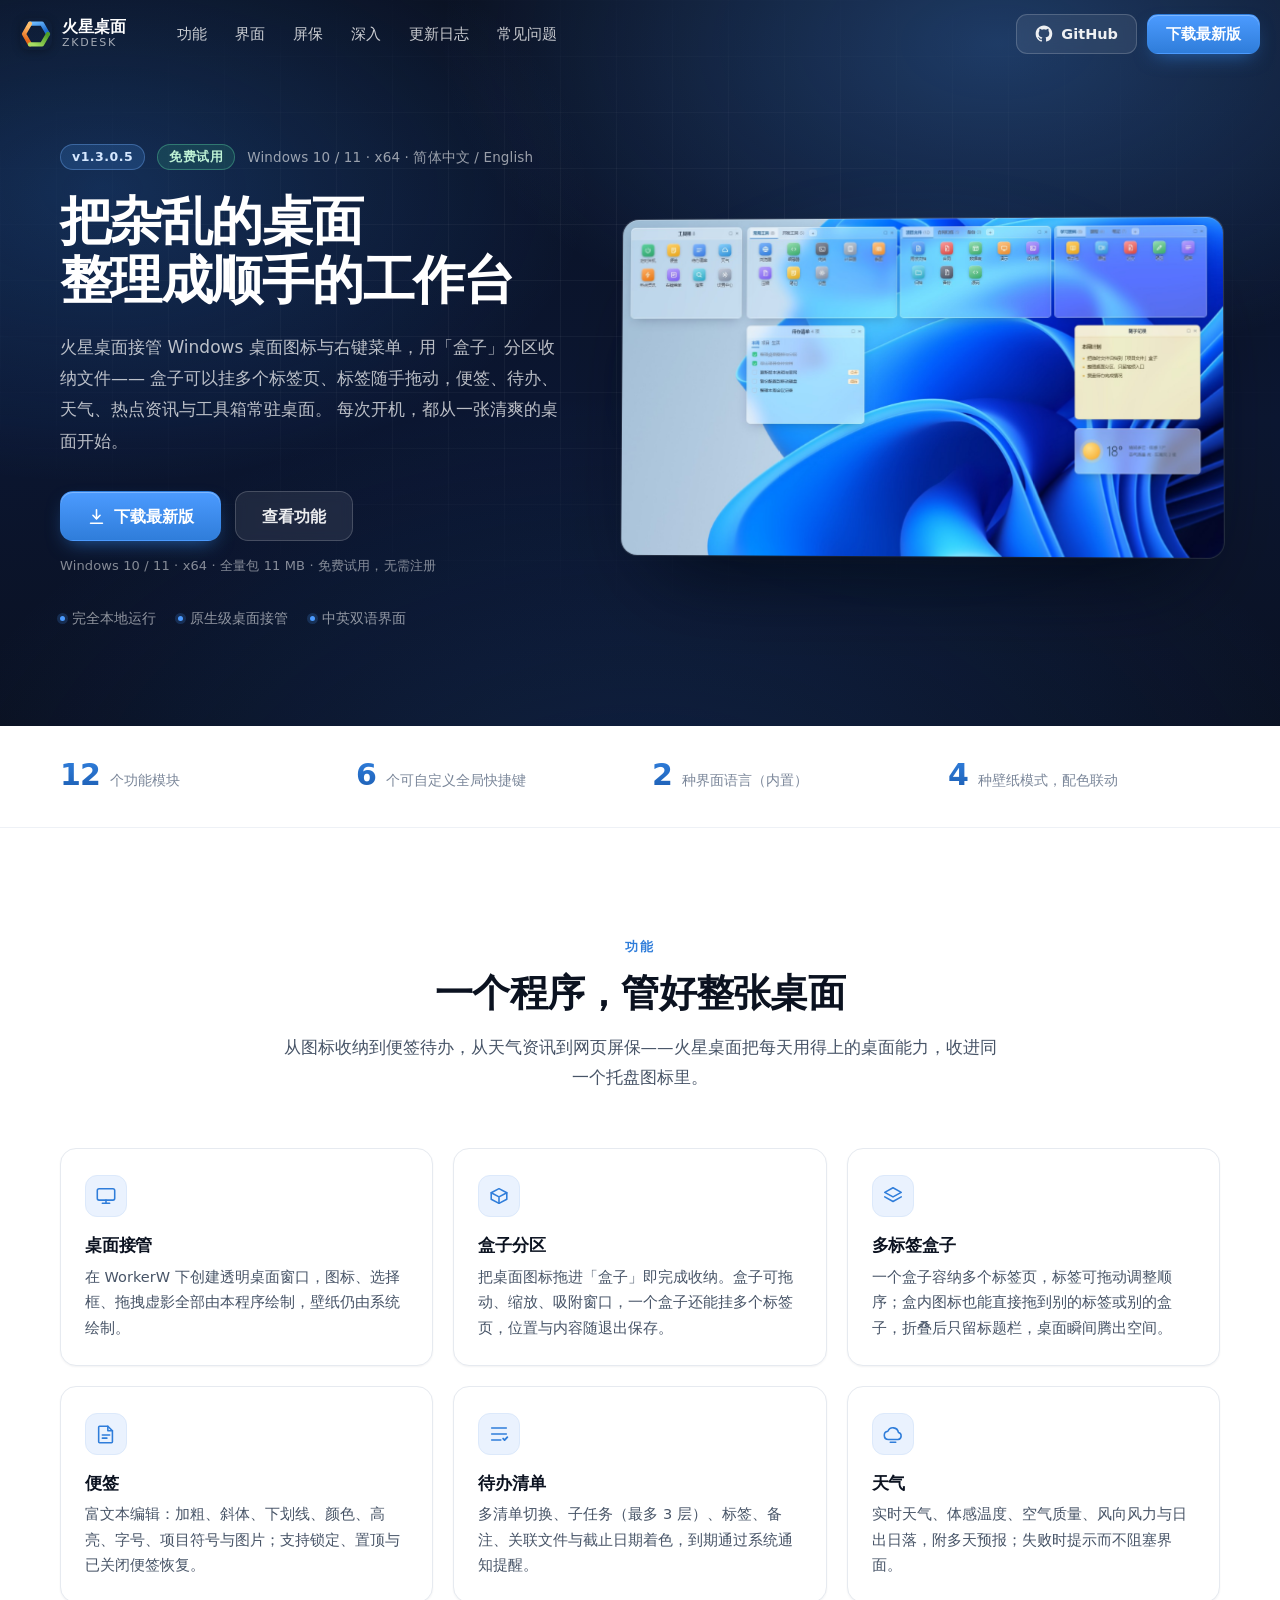
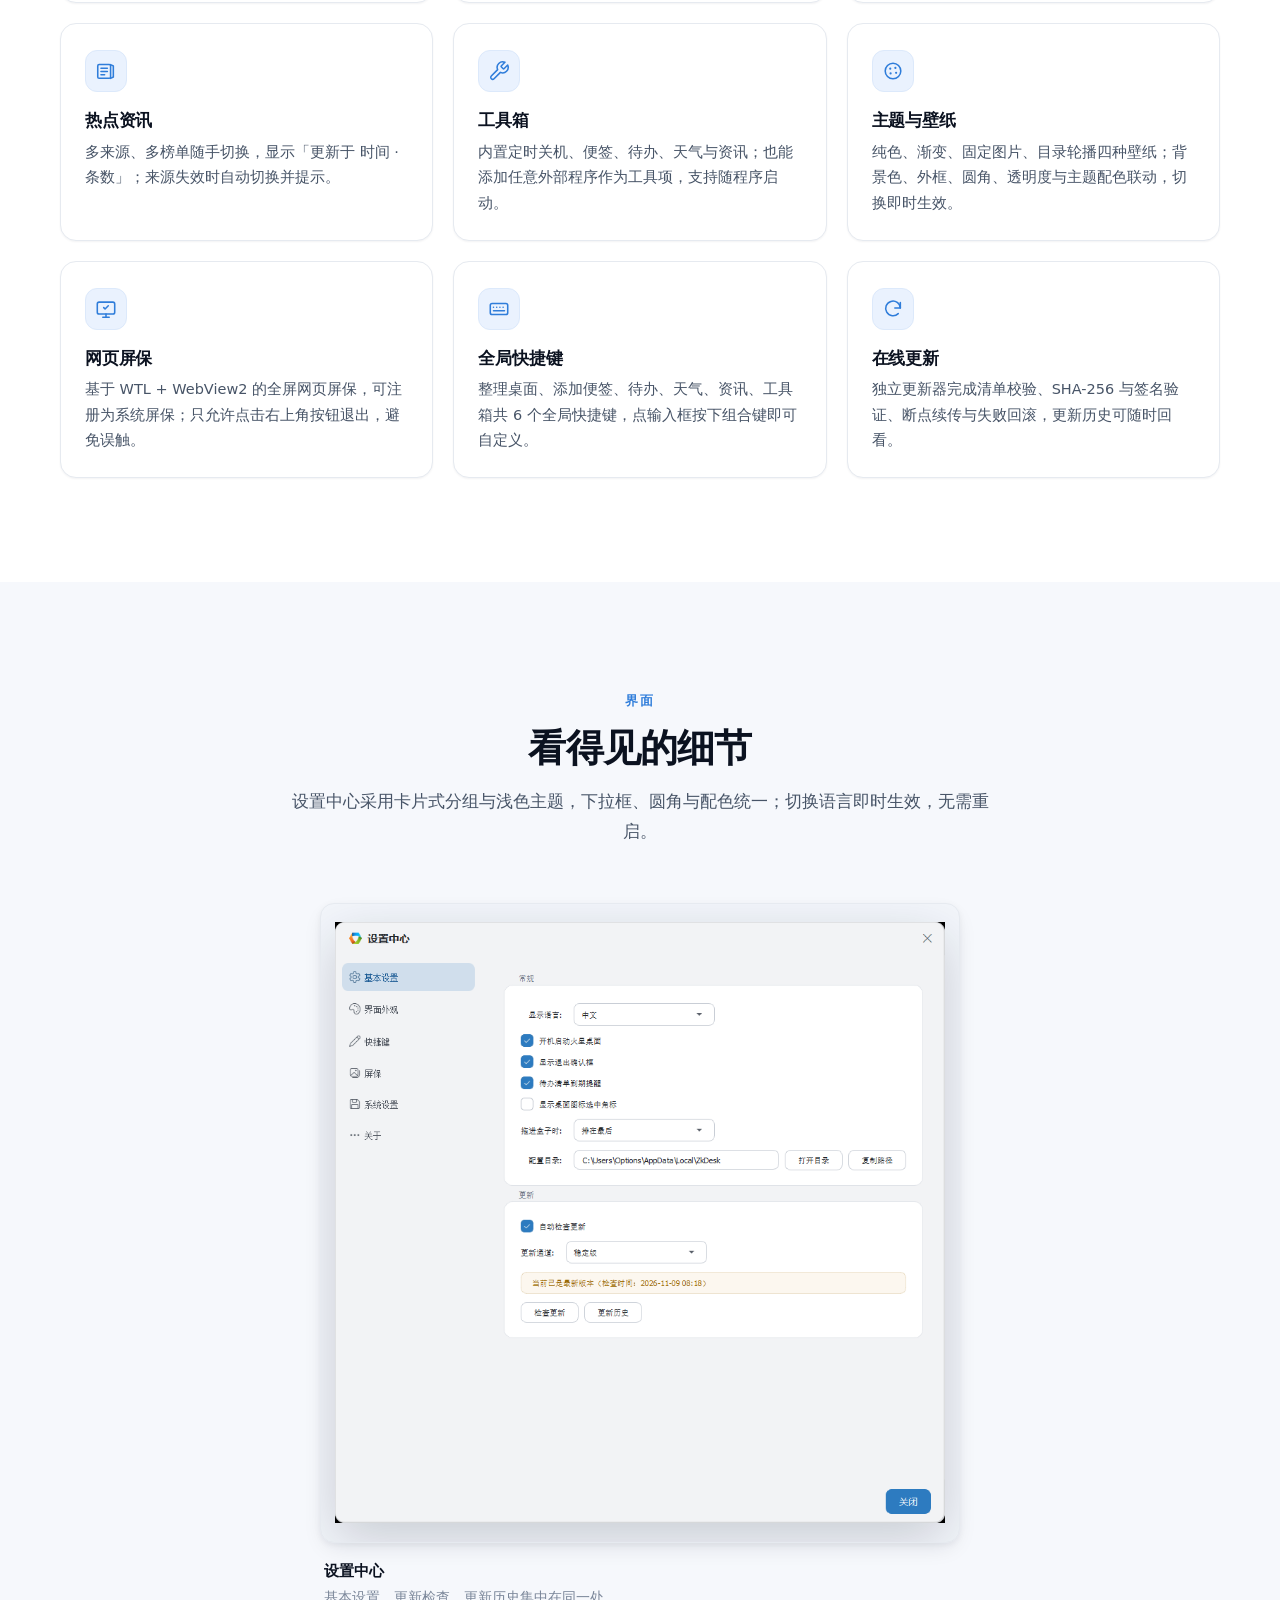
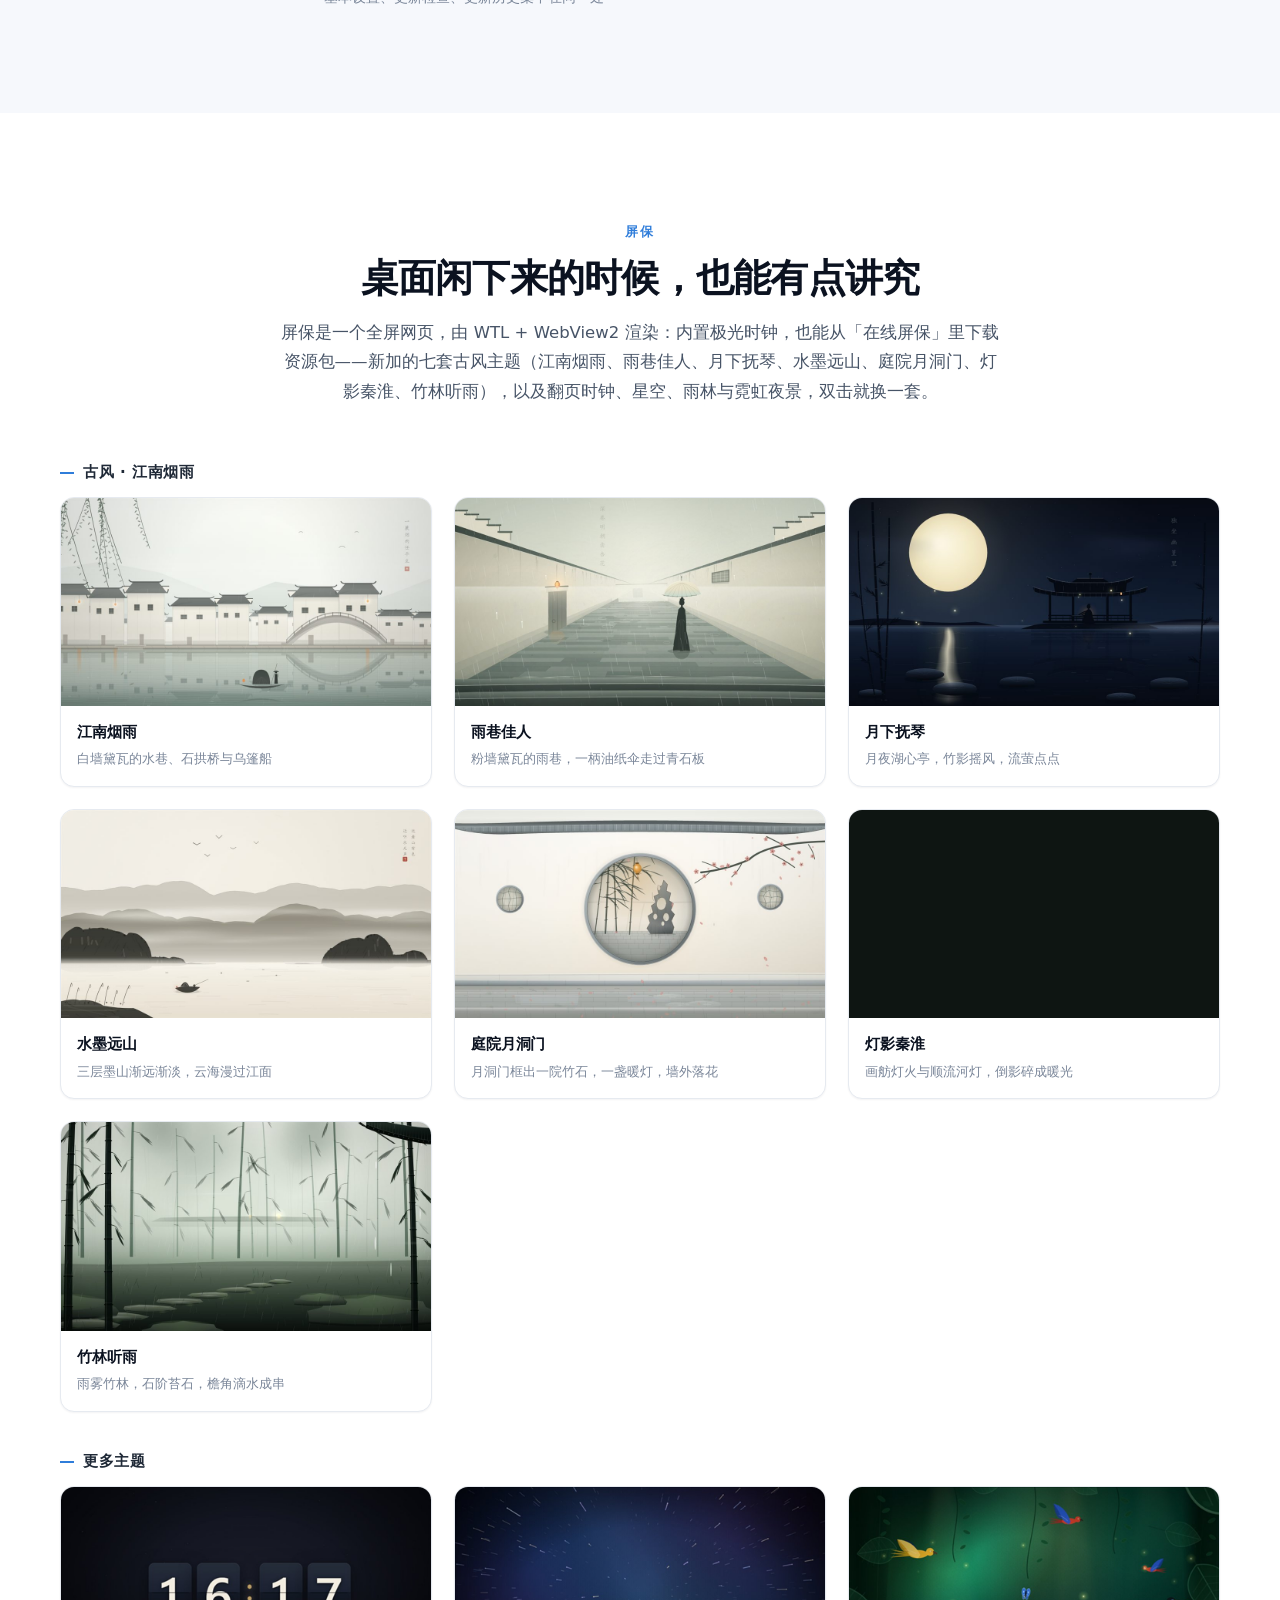
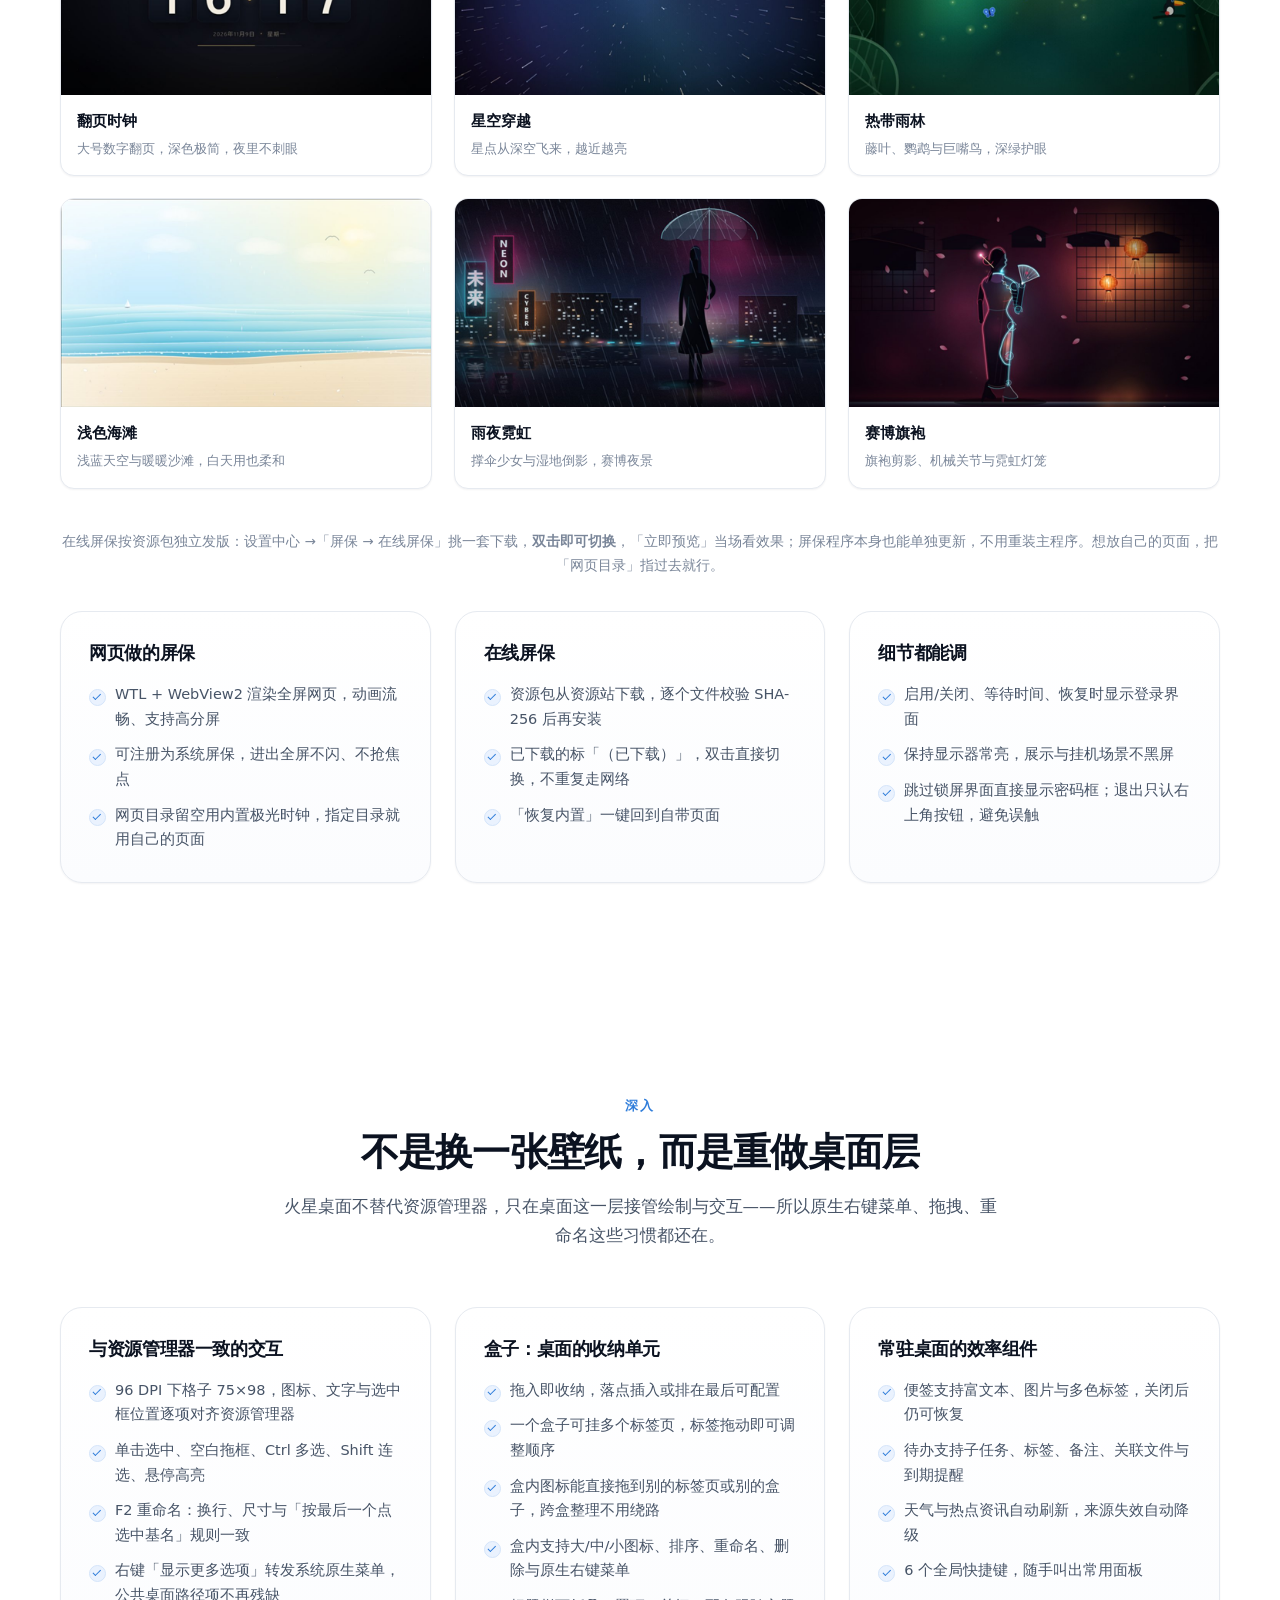
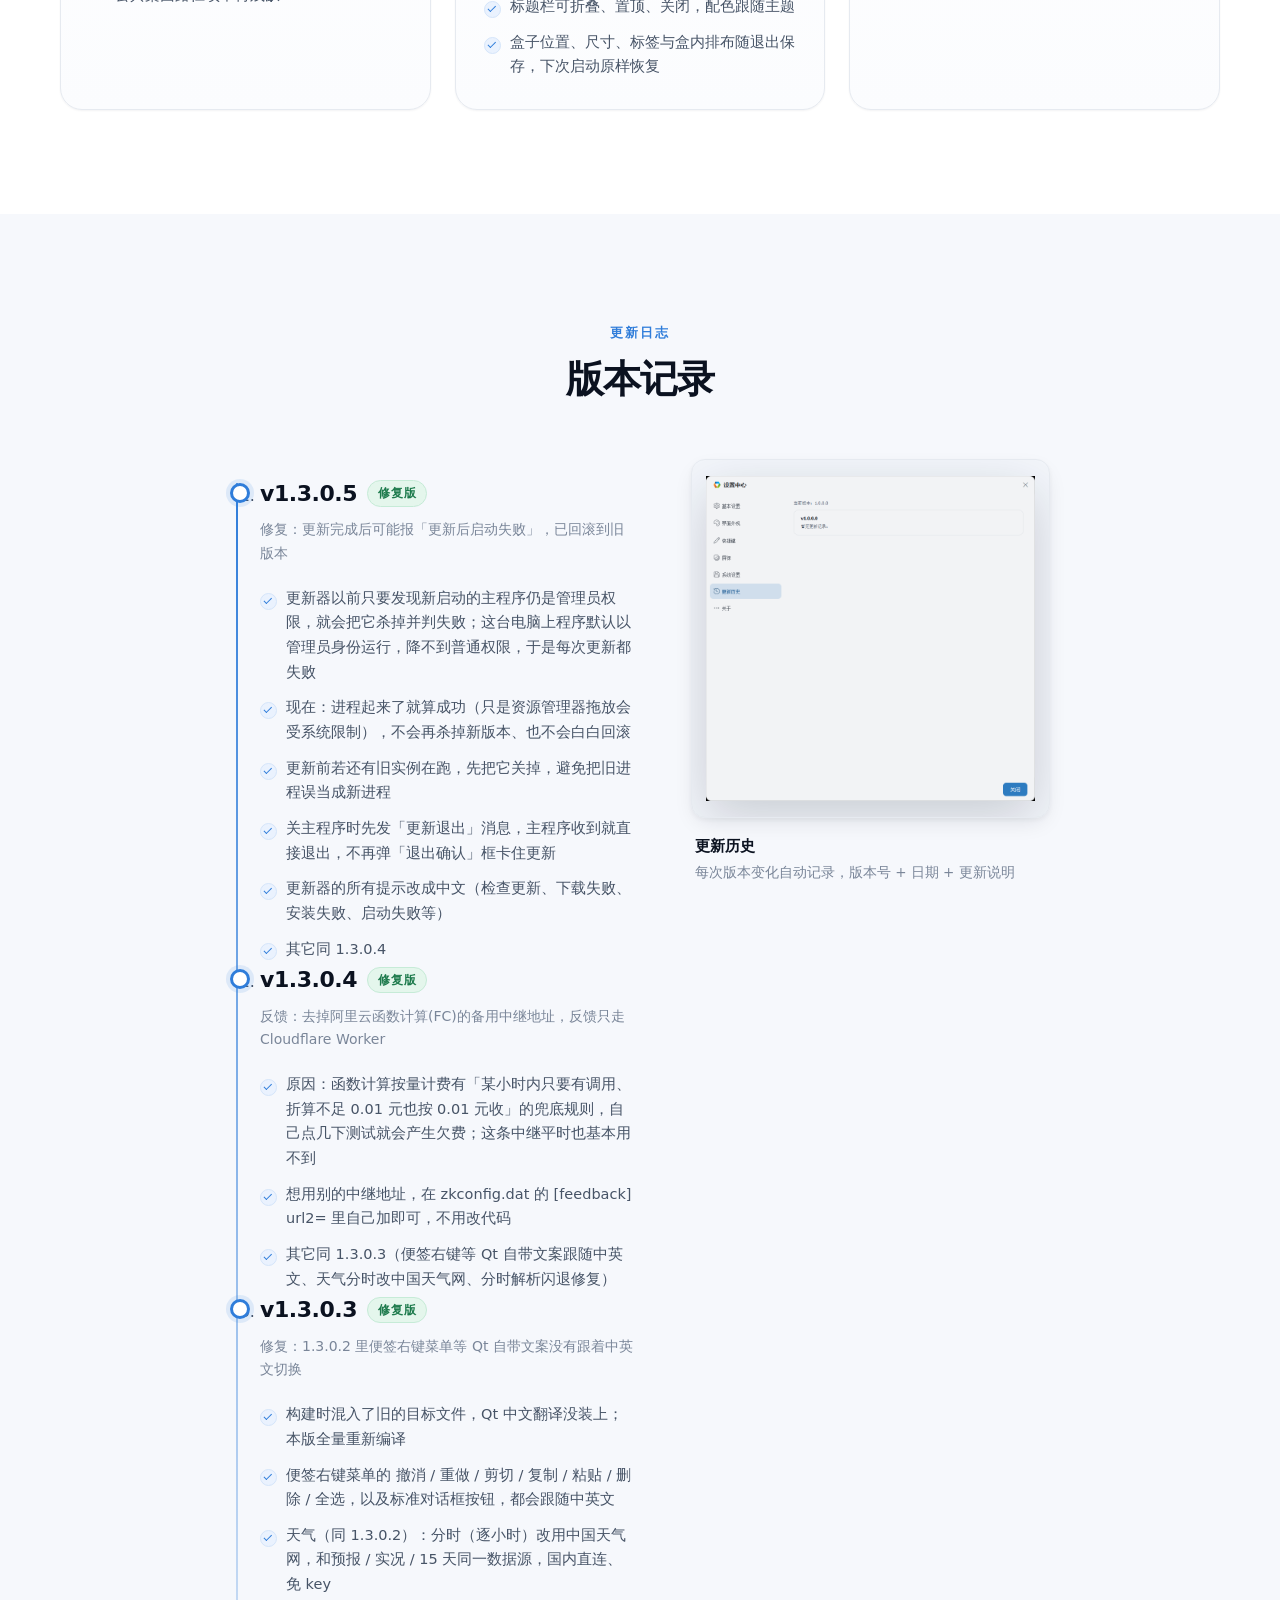
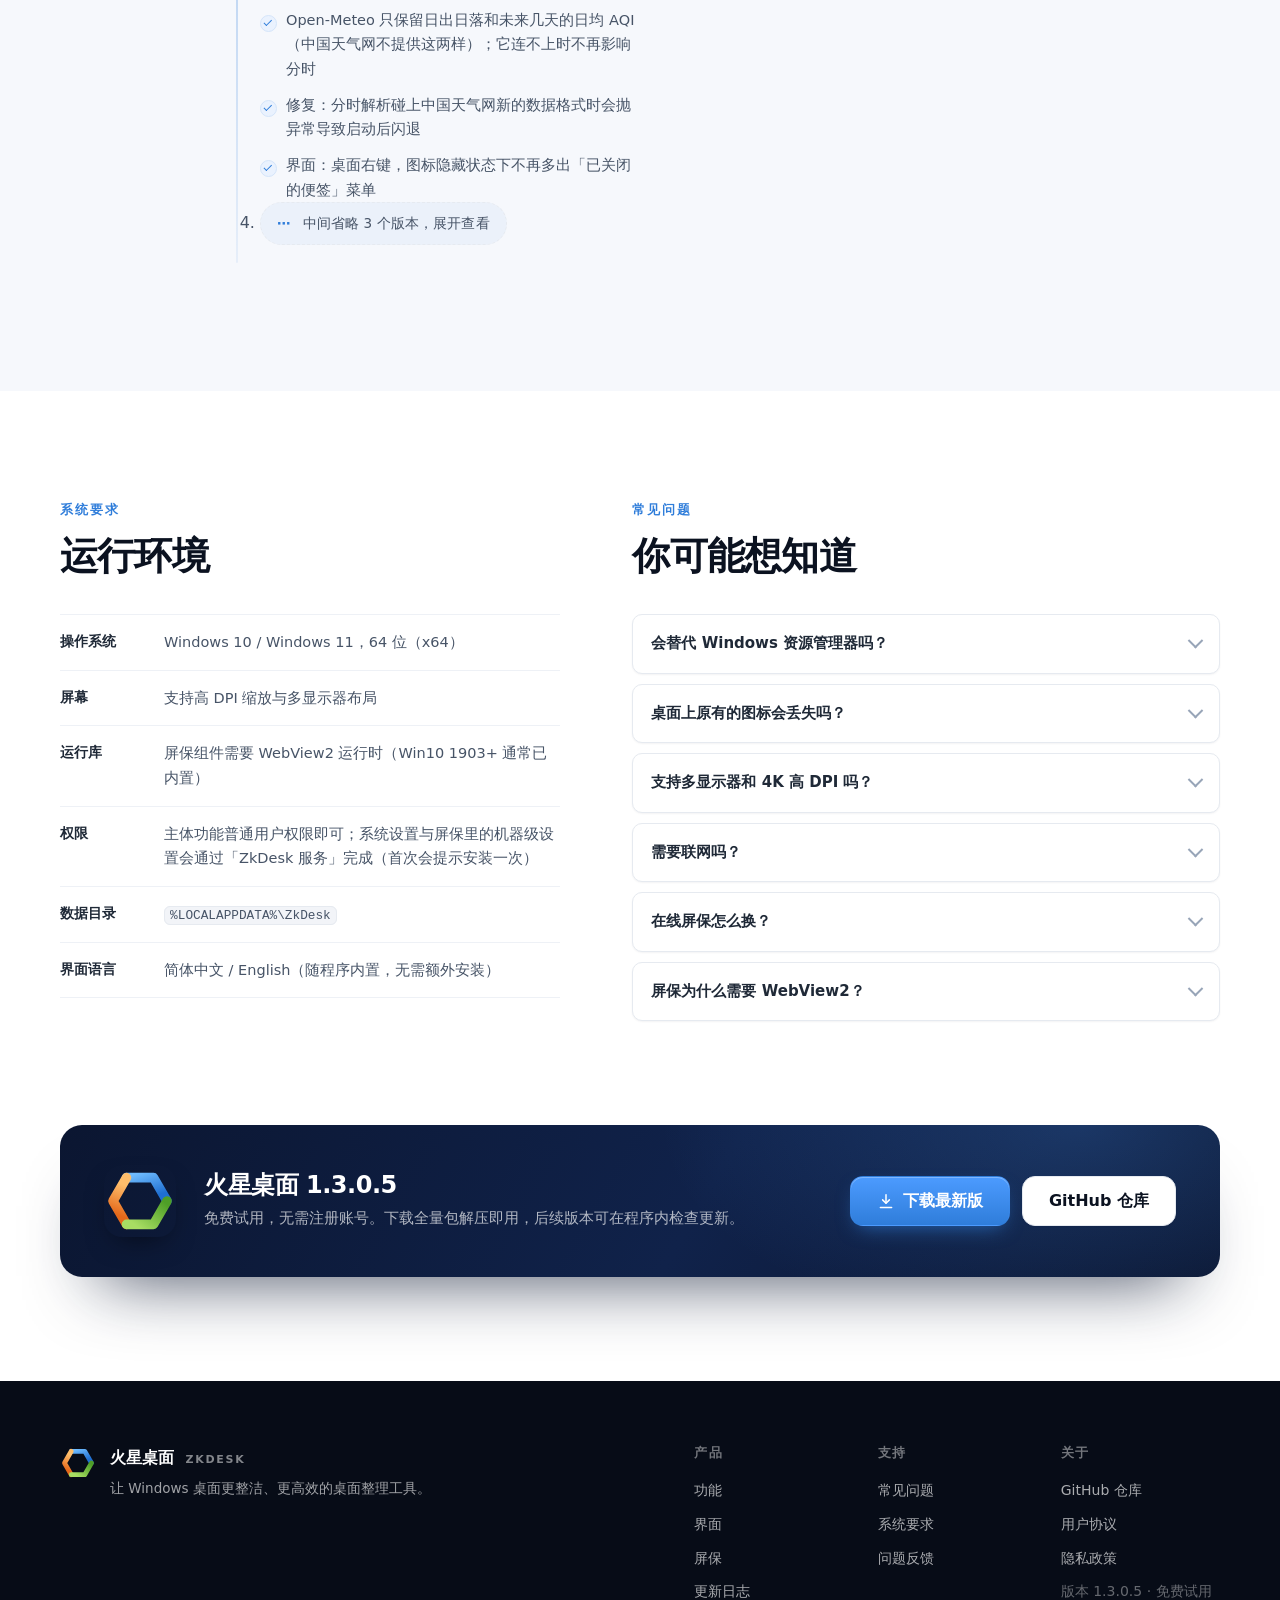
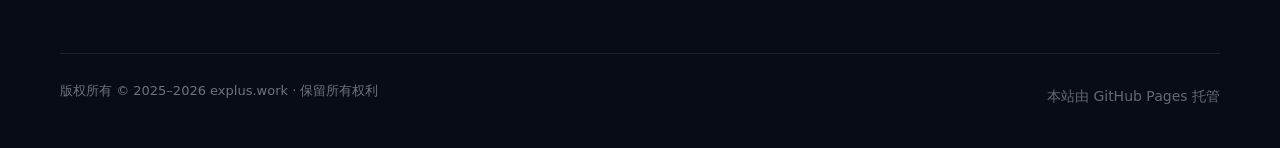
==== index.html @ f4bf026f "site: 同步 1.3.0.5 版本号与更新日志 - 版本号 1.3.0.1 → 1.3.0.5（JSON-LD、hero、CTA、页脚） - 更新日志：显示最新 3 个（1.3.0.5/1.3.0" ====
<!DOCTYPE html>
<html lang="zh-CN">
<head>
<meta charset="utf-8">
<meta name="viewport" content="width=device-width, initial-scale=1">
<title>火星桌面 ZkDesk — 让 Windows 桌面更整洁、更高效</title>
<meta name="description" content="火星桌面（ZkDesk）是一款面向 Windows 10/11 的桌面整理工具：接管桌面图标与右键菜单，用「盒子」分区收纳（支持多标签、标签拖动与内容拖放），便签、待办、天气、资讯与工具箱常驻桌面，并提供在线屏保与在线更新。">
<meta name="theme-color" content="#0A1122">
<meta property="og:type" content="website">
<meta property="og:title" content="火星桌面 ZkDesk — 让 Windows 桌面更整洁、更高效">
<meta property="og:description" content="接管桌面图标与右键菜单，用「盒子」分区收纳（多标签、标签拖动、内容拖放），便签、待办、天气、资讯常驻桌面，附带在线屏保。支持 Windows 10/11 x64。">
<meta property="og:image" content="https://www.explus.work/assets/img/og.jpg">
<meta property="og:url" content="https://www.explus.work/">
<meta property="og:site_name" content="火星桌面 ZkDesk">
<meta name="twitter:card" content="summary_large_image">
<meta name="twitter:title" content="火星桌面 ZkDesk">
<meta name="twitter:description" content="面向 Windows 10/11 的桌面整理工具：桌面接管、多标签盒子、便签待办、天气资讯与在线屏保。">
<meta name="twitter:image" content="https://www.explus.work/assets/img/og.jpg">
<link rel="canonical" href="https://www.explus.work/">
<link rel="icon" type="image/svg+xml" href="assets/img/logo.svg">
<link rel="icon" type="image/png" href="assets/img/favicon.png">
<link rel="apple-touch-icon" href="assets/img/logo-180.png">
<link rel="stylesheet" href="assets/css/style.css">
<script type="application/ld+json">
{
  "@context": "https://schema.org",
  "@type": "SoftwareApplication",
  "name": "火星桌面",
  "alternateName": "ZkDesk",
  "applicationCategory": "UtilitiesApplication",
  "operatingSystem": "Windows 10, Windows 11",
  "softwareVersion": "1.3.0.5",
  "inLanguage": ["zh-CN", "en"],
  "description": "面向 Windows 10/11 的桌面整理工具：接管桌面图标与右键菜单，用「盒子」分区收纳（支持多标签、标签拖动与内容拖放），便签、待办、天气、热点资讯与工具箱常驻桌面，并提供在线屏保与在线更新。",
  "author": { "@type": "Organization", "name": "explus.work" },
  "publisher": { "@type": "Organization", "name": "explus.work" },
  "image": "https://www.explus.work/assets/img/og.jpg",
  "downloadUrl": "https://update.explus.work/deskupdate/stable/x64/latest.zip",
  "offers": { "@type": "Offer", "price": "0", "priceCurrency": "CNY", "description": "免费试用" }
}
</script>
<script>document.documentElement.classList.add('js');</script>
</head>
<body>

<a class="skip-link" href="#features">跳到主要内容</a>

<header class="nav" id="nav">
  <div class="nav-inner">
    <a class="brand" href="#top" aria-label="火星桌面 首页">
      <img src="assets/img/logo.svg" alt="" width="32" height="32">
      <span class="brand-text">
        <strong>火星桌面</strong>
        <em>ZkDesk</em>
      </span>
    </a>

    <nav class="nav-links" aria-label="主导航">
      <a href="#features">功能</a>
      <a href="#gallery">界面</a>
      <a href="#saver">屏保</a>
      <a href="#highlights">深入</a>
      <a href="#changelog">更新日志</a>
      <a href="#faq">常见问题</a>
    </nav>

    <div class="nav-actions">
      <!-- TODO: 替换为你的 GitHub 仓库地址 -->
      <a class="btn btn-ghost nav-github" href="https://github.com/jojocaptain520/jojocaptain520.github.io" target="_blank" rel="noopener">
        <svg viewBox="0 0 24 24" width="18" height="18" fill="currentColor" aria-hidden="true"><path d="M12 .5C5.73.5.9 5.33.9 11.6c0 4.9 3.17 9.05 7.57 10.52.55.1.75-.24.75-.53v-2.06c-3.08.67-3.73-1.3-3.73-1.3-.5-1.28-1.23-1.62-1.23-1.62-1-.69.08-.68.08-.68 1.11.08 1.7 1.14 1.7 1.14.98 1.69 2.57 1.2 3.2.92.1-.72.38-1.2.7-1.48-2.46-.28-5.05-1.23-5.05-5.5 0-1.22.43-2.21 1.14-2.99-.11-.28-.5-1.42.11-2.96 0 0 .93-.3 3.05 1.14a10.5 10.5 0 0 1 5.56 0c2.12-1.44 3.05-1.14 3.05-1.14.61 1.54.22 2.68.11 2.96.71.78 1.14 1.77 1.14 2.99 0 4.28-2.6 5.22-5.07 5.49.4.34.75 1.02.75 2.06v3.05c0 .29.2.64.76.53a11.1 11.1 0 0 0 7.56-10.52C23.1 5.33 18.27.5 12 .5z"/></svg>
        <span>GitHub</span>
      </a>
      <a class="btn btn-primary nav-download" href="https://update.explus.work/deskupdate/stable/x64/latest.zip">
        下载最新版
      </a>
      <button class="nav-toggle" type="button" aria-label="打开菜单" aria-expanded="false" aria-controls="mobile-menu">
        <svg viewBox="0 0 24 24" width="22" height="22" fill="none" stroke="currentColor" stroke-width="2" stroke-linecap="round" aria-hidden="true"><path d="M4 7h16M4 12h16M4 17h16"/></svg>
      </button>
    </div>
  </div>

  <div class="mobile-menu" id="mobile-menu" hidden>
    <a href="#features">功能</a>
    <a href="#gallery">界面</a>
    <a href="#saver">屏保</a>
    <a href="#highlights">深入</a>
    <a href="#changelog">更新日志</a>
    <a href="#faq">常见问题</a>
    <a href="https://github.com/jojocaptain520/jojocaptain520.github.io" target="_blank" rel="noopener">GitHub</a>
  </div>
</header>

<main id="top">

  <!-- ============ Hero ============ -->
  <section class="hero">
    <div class="hero-bg" aria-hidden="true"></div>
    <div class="container hero-inner">
      <div class="hero-copy">
        <p class="eyebrow">
          <span class="pill">v<span class="js-version">1.3.0.5</span></span>
          <span class="pill pill-free">免费试用</span>
          <span class="eyebrow-text">Windows 10 / 11 · x64 · 简体中文 / English</span>
        </p>
        <h1>把杂乱的桌面<br>整理成顺手的工作台</h1>
        <p class="lead">
          火星桌面接管 Windows 桌面图标与右键菜单，用「盒子」分区收纳文件——
          盒子可以挂多个标签页、标签随手拖动，便签、待办、天气、热点资讯与工具箱常驻桌面。
          每次开机，都从一张清爽的桌面开始。
        </p>
        <div class="hero-cta">
          <a class="btn btn-primary btn-lg" href="https://update.explus.work/deskupdate/stable/x64/latest.zip">
            <svg viewBox="0 0 24 24" width="19" height="19" fill="none" stroke="currentColor" stroke-width="2" stroke-linecap="round" stroke-linejoin="round" aria-hidden="true"><path d="M12 3.5v11"/><path d="m7.5 10.5 4.5 4.5 4.5-4.5"/><path d="M4.5 20.5h15"/></svg>
            下载最新版
          </a>
          <a class="btn btn-ghost btn-lg" href="#features">查看功能</a>
        </div>
        <p class="hero-download-note">Windows 10 / 11 · x64 · 全量包 <span class="js-size">11</span> MB · 免费试用，无需注册</p>
        <ul class="hero-meta">
          <li>完全本地运行</li>
          <li>原生级桌面接管</li>
          <li>中英双语界面</li>
        </ul>
      </div>

      <div class="hero-visual">
        <div class="glow" aria-hidden="true"></div>
        <figure class="screen">
          <img src="assets/img/hero-desktop.jpg"
               srcset="assets/img/hero-desktop.jpg 1600w, assets/img/hero-desktop@2x.jpg 2400w"
               sizes="(max-width: 1080px) 92vw, 680px"
               width="1600" height="900" decoding="async"
               alt="火星桌面在 Windows 桌面上的效果：顶部三个分区盒子，每个盒子顶部都有多个可拖动的标签页（如「常用工具 / 开发工具」「项目文件 / 合同归档 / 备份」），左侧工具箱，另有便签、待办清单与天气卡片">
          <button class="screen-zoom" type="button"
                  data-lightbox="assets/img/hero-desktop@2x.jpg"
                  data-caption="桌面效果：每个盒子顶部都是多标签栏，标签可拖动排序，盒内图标可拖到别的标签或盒子"
                  aria-label="查看桌面大图">
            <span class="shot-zoom" aria-hidden="true">
              <svg viewBox="0 0 24 24" fill="none" stroke="currentColor" stroke-width="2" stroke-linecap="round"><circle cx="11" cy="11" r="7"/><path d="m20 20-3.5-3.5M11 8.5v5M8.5 11h5"/></svg>
            </span>
          </button>
        </figure>
      </div>
    </div>
  </section>

  <!-- ============ 数据条 ============ -->
  <section class="stats" aria-label="产品概览">
    <div class="container stats-inner">
      <div class="stat"><strong>12</strong><span>个功能模块</span></div>
      <div class="stat"><strong>6</strong><span>个可自定义全局快捷键</span></div>
      <div class="stat"><strong>2</strong><span>种界面语言（内置）</span></div>
      <div class="stat"><strong>4</strong><span>种壁纸模式，配色联动</span></div>
    </div>
  </section>

  <!-- ============ 功能 ============ -->
  <section class="section" id="features">
    <div class="container">
      <header class="section-head reveal">
        <p class="kicker">功能</p>
        <h2>一个程序，管好整张桌面</h2>
        <p class="section-desc">从图标收纳到便签待办，从天气资讯到网页屏保——火星桌面把每天用得上的桌面能力，收进同一个托盘图标里。</p>
      </header>

      <div class="cards">
        <article class="card reveal">
          <span class="card-icon" aria-hidden="true"><svg viewBox="0 0 24 24" fill="none" stroke="currentColor" stroke-width="1.7" stroke-linecap="round" stroke-linejoin="round"><rect x="2.5" y="4" width="19" height="12.5" rx="2"/><path d="M8 20h8M12 16.5V20"/></svg></span>
          <h3>桌面接管</h3>
          <p>在 WorkerW 下创建透明桌面窗口，图标、选择框、拖拽虚影全部由本程序绘制，壁纸仍由系统绘制。</p>
        </article>

        <article class="card reveal">
          <span class="card-icon" aria-hidden="true"><svg viewBox="0 0 24 24" fill="none" stroke="currentColor" stroke-width="1.7" stroke-linecap="round" stroke-linejoin="round"><path d="M3.5 8.5 12 4l8.5 4.5v7L12 20l-8.5-4.5z"/><path d="M3.5 8.5 12 13l8.5-4.5M12 13v7"/></svg></span>
          <h3>盒子分区</h3>
          <p>把桌面图标拖进「盒子」即完成收纳。盒子可拖动、缩放、吸附窗口，一个盒子还能挂多个标签页，位置与内容随退出保存。</p>
        </article>

        <article class="card reveal">
          <span class="card-icon" aria-hidden="true"><svg viewBox="0 0 24 24" fill="none" stroke="currentColor" stroke-width="1.7" stroke-linecap="round" stroke-linejoin="round"><path d="M12 3 3 8l9 5 9-5-9-5z"/><path d="m3 13 9 5 9-5"/></svg></span>
          <h3>多标签盒子</h3>
          <p>一个盒子容纳多个标签页，标签可拖动调整顺序；盒内图标也能直接拖到别的标签或别的盒子，折叠后只留标题栏，桌面瞬间腾出空间。</p>
        </article>

        <article class="card reveal">
          <span class="card-icon" aria-hidden="true"><svg viewBox="0 0 24 24" fill="none" stroke="currentColor" stroke-width="1.7" stroke-linecap="round" stroke-linejoin="round"><path d="M5 3.5h9l5 5v12a1 1 0 0 1-1 1H5a1 1 0 0 1-1-1v-16a1 1 0 0 1 1-1z"/><path d="M14 3.5v5h5M8 13h8M8 16.5h5"/></svg></span>
          <h3>便签</h3>
          <p>富文本编辑：加粗、斜体、下划线、颜色、高亮、字号、项目符号与图片；支持锁定、置顶与已关闭便签恢复。</p>
        </article>

        <article class="card reveal">
          <span class="card-icon" aria-hidden="true"><svg viewBox="0 0 24 24" fill="none" stroke="currentColor" stroke-width="1.7" stroke-linecap="round" stroke-linejoin="round"><path d="M4 5.5h16M4 12h16M4 18.5h10"/><path d="m16.5 17 1.6 1.6 3-3.2" stroke-width="2"/></svg></span>
          <h3>待办清单</h3>
          <p>多清单切换、子任务（最多 3 层）、标签、备注、关联文件与截止日期着色，到期通过系统通知提醒。</p>
        </article>

        <article class="card reveal">
          <span class="card-icon" aria-hidden="true"><svg viewBox="0 0 24 24" fill="none" stroke="currentColor" stroke-width="1.7" stroke-linecap="round" stroke-linejoin="round"><path d="M7 18a4.5 4.5 0 0 1-.6-8.96 6 6 0 0 1 11.5 1.3A3.9 3.9 0 0 1 17.5 18z"/><path d="M9 21h6"/></svg></span>
          <h3>天气</h3>
          <p>实时天气、体感温度、空气质量、风向风力与日出日落，附多天预报；失败时提示而不阻塞界面。</p>
        </article>

        <article class="card reveal">
          <span class="card-icon" aria-hidden="true"><svg viewBox="0 0 24 24" fill="none" stroke="currentColor" stroke-width="1.7" stroke-linecap="round" stroke-linejoin="round"><rect x="3" y="5" width="14" height="15" rx="1.5"/><path d="M6.5 9h7M6.5 12.5h7M6.5 16h4"/><path d="m17 5 3 1.5v12L17 20"/></svg></span>
          <h3>热点资讯</h3>
          <p>多来源、多榜单随手切换，显示「更新于 时间 · 条数」；来源失效时自动切换并提示。</p>
        </article>

        <article class="card reveal">
          <span class="card-icon" aria-hidden="true"><svg viewBox="0 0 24 24" fill="none" stroke="currentColor" stroke-width="1.7" stroke-linecap="round" stroke-linejoin="round"><path d="M14.7 6.3a1 1 0 0 0 0 1.4l1.6 1.6a1 1 0 0 0 1.4 0l3.77-3.77a6 6 0 0 1-7.94 7.94l-6.91 6.91a2.12 2.12 0 0 1-3-3l6.91-6.91a6 6 0 0 1 7.94-7.94z"/></svg></span>
          <h3>工具箱</h3>
          <p>内置定时关机、便签、待办、天气与资讯；也能添加任意外部程序作为工具项，支持随程序启动。</p>
        </article>

        <article class="card reveal">
          <span class="card-icon" aria-hidden="true"><svg viewBox="0 0 24 24" fill="none" stroke="currentColor" stroke-width="1.7" stroke-linecap="round" stroke-linejoin="round"><circle cx="12" cy="12" r="8.5"/><circle cx="9" cy="9.5" r="1.2" fill="currentColor" stroke="none"/><circle cx="14.6" cy="8.6" r="1.2" fill="currentColor" stroke="none"/><circle cx="15.4" cy="14" r="1.2" fill="currentColor" stroke="none"/><circle cx="9.4" cy="14.6" r="1.2" fill="currentColor" stroke="none"/></svg></span>
          <h3>主题与壁纸</h3>
          <p>纯色、渐变、固定图片、目录轮播四种壁纸；背景色、外框、圆角、透明度与主题配色联动，切换即时生效。</p>
        </article>

        <article class="card reveal">
          <span class="card-icon" aria-hidden="true"><svg viewBox="0 0 24 24" fill="none" stroke="currentColor" stroke-width="1.7" stroke-linecap="round" stroke-linejoin="round"><rect x="2.5" y="4.5" width="19" height="13" rx="2"/><path d="M8.5 21h7M12 17.5V21"/><path d="M9.5 10.5 11 12l3.5-3.5"/></svg></span>
          <h3>网页屏保</h3>
          <p>基于 WTL + WebView2 的全屏网页屏保，可注册为系统屏保；只允许点击右上角按钮退出，避免误触。</p>
        </article>

        <article class="card reveal">
          <span class="card-icon" aria-hidden="true"><svg viewBox="0 0 24 24" fill="none" stroke="currentColor" stroke-width="1.7" stroke-linecap="round" stroke-linejoin="round"><rect x="2.5" y="6" width="19" height="12" rx="2"/><path d="M6 10h.01M9.5 10h.01M13 10h.01M16.5 10h.01M6 14h12"/></svg></span>
          <h3>全局快捷键</h3>
          <p>整理桌面、添加便签、待办、天气、资讯、工具箱共 6 个全局快捷键，点输入框按下组合键即可自定义。</p>
        </article>

        <article class="card reveal">
          <span class="card-icon" aria-hidden="true"><svg viewBox="0 0 24 24" fill="none" stroke="currentColor" stroke-width="1.7" stroke-linecap="round" stroke-linejoin="round"><path d="M20 11a8 8 0 1 0-2.3 6"/><path d="M20 5v6h-6"/></svg></span>
          <h3>在线更新</h3>
          <p>独立更新器完成清单校验、SHA-256 与签名验证、断点续传与失败回滚，更新历史可随时回看。</p>
        </article>
      </div>
    </div>
  </section>

  <!-- ============ 界面 ============ -->
  <section class="section section-alt" id="gallery">
    <div class="container">
      <header class="section-head reveal">
        <p class="kicker">界面</p>
        <h2>看得见的细节</h2>
        <p class="section-desc">设置中心采用卡片式分组与浅色主题，下拉框、圆角与配色统一；切换语言即时生效，无需重启。</p>
      </header>

      <div class="gallery gallery-single">
        <figure class="shot reveal">
          <button class="shot-frame" type="button" data-lightbox="assets/img/shot-settings.png" data-caption="设置中心 · 基本设置与更新">
            <img src="assets/img/shot-settings.png" width="864" height="852" alt="设置中心基本设置与更新分组" decoding="async">
            <span class="shot-zoom" aria-hidden="true">
              <svg viewBox="0 0 24 24" fill="none" stroke="currentColor" stroke-width="2" stroke-linecap="round"><circle cx="11" cy="11" r="7"/><path d="m20 20-3.5-3.5M11 8.5v5M8.5 11h5"/></svg>
            </span>
          </button>
          <figcaption><strong>设置中心</strong><span>基本设置、更新检查、更新历史集中在同一处</span></figcaption>
        </figure>
      </div>
    </div>
  </section>

  <!-- ============ 屏保 ============ -->
  <section class="section" id="saver">
    <div class="container">
      <header class="section-head reveal">
        <p class="kicker">屏保</p>
        <h2>桌面闲下来的时候，也能有点讲究</h2>
        <p class="section-desc">屏保是一个全屏网页，由 WTL + WebView2 渲染：内置极光时钟，也能从「在线屏保」里下载资源包——新加的七套古风主题（江南烟雨、雨巷佳人、月下抚琴、水墨远山、庭院月洞门、灯影秦淮、竹林听雨），以及翻页时钟、星空、雨林与霓虹夜景，双击就换一套。</p>
      </header>

      <h3 class="saver-sub">古风 · 江南烟雨</h3>
      <div class="saver-grid">

        <figure class="saver-card reveal">
          <img src="assets/img/saver-jiangnan-rain.jpg" width="960" height="540" loading="lazy" decoding="async" alt="江南烟雨屏保：白墙黛瓦的水巷、石拱桥与缓缓划过的乌篷船">
          <figcaption><b>江南烟雨</b><span>白墙黛瓦的水巷、石拱桥与乌篷船</span></figcaption>
        </figure>
        <figure class="saver-card reveal">
          <img src="assets/img/saver-yuxiang-lady.jpg" width="960" height="540" loading="lazy" decoding="async" alt="雨巷佳人屏保：粉墙黛瓦的雨巷里，一柄油纸伞的背影">
          <figcaption><b>雨巷佳人</b><span>粉墙黛瓦的雨巷，一柄油纸伞走过青石板</span></figcaption>
        </figure>
        <figure class="saver-card reveal">
          <img src="assets/img/saver-guqin-moon.jpg" width="960" height="540" loading="lazy" decoding="async" alt="月下抚琴屏保：月夜湖心亭里独坐抚琴的剪影与流萤">
          <figcaption><b>月下抚琴</b><span>月夜湖心亭，竹影摇风，流萤点点</span></figcaption>
        </figure>
        <figure class="saver-card reveal">
          <img src="assets/img/saver-ink-mountain.jpg" width="960" height="540" loading="lazy" decoding="async" alt="水墨远山屏保：宣纸底色上三层渐远渐淡的墨山与孤舟">
          <figcaption><b>水墨远山</b><span>三层墨山渐远渐淡，云海漫过江面</span></figcaption>
        </figure>
        <figure class="saver-card reveal">
          <img src="assets/img/saver-courtyard-gate.jpg" width="960" height="540" loading="lazy" decoding="async" alt="庭院月洞门屏保：粉墙上的一轮月洞门，门内竹石与暖灯">
          <figcaption><b>庭院月洞门</b><span>月洞门框出一院竹石，一盏暖灯，墙外落花</span></figcaption>
        </figure>
        <figure class="saver-card reveal">
          <img src="assets/img/saver-lantern-river.jpg" width="960" height="540" loading="lazy" decoding="async" alt="灯影秦淮屏保：夜色河面上的画舫灯火与顺流河灯">
          <figcaption><b>灯影秦淮</b><span>画舫灯火与顺流河灯，倒影碎成暖光</span></figcaption>
        </figure>
        <figure class="saver-card reveal">
          <img src="assets/img/saver-bamboo-rain.jpg" width="960" height="540" loading="lazy" decoding="async" alt="竹林听雨屏保：雨雾中的竹林、石阶与檐角滴水">
          <figcaption><b>竹林听雨</b><span>雨雾竹林，石阶苔石，檐角滴水成串</span></figcaption>
        </figure>
      </div>

      <h3 class="saver-sub">更多主题</h3>
      <div class="saver-grid">
        <figure class="saver-card reveal">
          <img src="assets/img/saver-flip-clock.jpg" width="960" height="540" loading="lazy" decoding="async" alt="翻页时钟屏保：深色背景上的大号数字翻页时钟">
          <figcaption><b>翻页时钟</b><span>大号数字翻页，深色极简，夜里不刺眼</span></figcaption>
        </figure>
        <figure class="saver-card reveal">
          <img src="assets/img/saver-starfield.jpg" width="960" height="540" loading="lazy" decoding="async" alt="星空穿越屏保：星点从深空飞来的动画">
          <figcaption><b>星空穿越</b><span>星点从深空飞来，越近越亮</span></figcaption>
        </figure>
        <figure class="saver-card reveal">
          <img src="assets/img/saver-gradient-flow.jpg" width="960" height="540" loading="lazy" decoding="async" alt="热带雨林屏保：雨林光影里的藤叶与鸟类">
          <figcaption><b>热带雨林</b><span>藤叶、鹦鹉与巨嘴鸟，深绿护眼</span></figcaption>
        </figure>
        <figure class="saver-card reveal">
          <img src="assets/img/saver-matrix-rain.jpg" width="960" height="540" loading="lazy" decoding="async" alt="浅色海滩屏保：浅蓝天空、沙滩与缓缓海浪">
          <figcaption><b>浅色海滩</b><span>浅蓝天空与暖暖沙滩，白天用也柔和</span></figcaption>
        </figure>
        <figure class="saver-card reveal">
          <img src="assets/img/saver-neon-umbrella.jpg" width="960" height="540" loading="lazy" decoding="async" alt="雨夜霓虹屏保：雨夜街头与撑伞剪影">
          <figcaption><b>雨夜霓虹</b><span>撑伞少女与湿地倒影，赛博夜景</span></figcaption>
        </figure>
        <figure class="saver-card reveal">
          <img src="assets/img/saver-cyber-qipao.jpg" width="960" height="540" loading="lazy" decoding="async" alt="赛博旗袍屏保：旗袍剪影与霓虹灯笼">
          <figcaption><b>赛博旗袍</b><span>旗袍剪影、机械关节与霓虹灯笼</span></figcaption>
        </figure>
      </div>

      <p class="saver-note">在线屏保按资源包独立发版：设置中心 →「屏保 → 在线屏保」挑一套下载，<b>双击即可切换</b>，「立即预览」当场看效果；屏保程序本身也能单独更新，不用重装主程序。想放自己的页面，把「网页目录」指过去就行。</p>

      <div class="deep-grid" style="margin-top:34px">
        <article class="deep reveal">
          <h3>网页做的屏保</h3>
          <ul class="ticks">
            <li>WTL + WebView2 渲染全屏网页，动画流畅、支持高分屏</li>
            <li>可注册为系统屏保，进出全屏不闪、不抢焦点</li>
            <li>网页目录留空用内置极光时钟，指定目录就用自己的页面</li>
          </ul>
        </article>
        <article class="deep reveal">
          <h3>在线屏保</h3>
          <ul class="ticks">
            <li>资源包从资源站下载，逐个文件校验 SHA-256 后再安装</li>
            <li>已下载的标「（已下载）」，双击直接切换，不重复走网络</li>
            <li>「恢复内置」一键回到自带页面</li>
          </ul>
        </article>
        <article class="deep reveal">
          <h3>细节都能调</h3>
          <ul class="ticks">
            <li>启用/关闭、等待时间、恢复时显示登录界面</li>
            <li>保持显示器常亮，展示与挂机场景不黑屏</li>
            <li>跳过锁屏界面直接显示密码框；退出只认右上角按钮，避免误触</li>
          </ul>
        </article>
      </div>
    </div>
  </section>

  <!-- ============ 深入 ============ -->
  <section class="section" id="highlights">
    <div class="container">
      <header class="section-head reveal">
        <p class="kicker">深入</p>
        <h2>不是换一张壁纸，而是重做桌面层</h2>
        <p class="section-desc">火星桌面不替代资源管理器，只在桌面这一层接管绘制与交互——所以原生右键菜单、拖拽、重命名这些习惯都还在。</p>
      </header>

      <div class="deep-grid">
        <article class="deep reveal">
          <h3>与资源管理器一致的交互</h3>
          <ul class="ticks">
            <li>96 DPI 下格子 75×98，图标、文字与选中框位置逐项对齐资源管理器</li>
            <li>单击选中、空白拖框、Ctrl 多选、Shift 连选、悬停高亮</li>
            <li>F2 重命名：换行、尺寸与「按最后一个点选中基名」规则一致</li>
            <li>右键「显示更多选项」转发系统原生菜单，公共桌面路径项不再残缺</li>
          </ul>
        </article>

        <article class="deep reveal">
          <h3>盒子：桌面的收纳单元</h3>
          <ul class="ticks">
            <li>拖入即收纳，落点插入或排在最后可配置</li>
            <li>一个盒子可挂多个标签页，标签拖动即可调整顺序</li>
            <li>盒内图标能直接拖到别的标签页或别的盒子，跨盒整理不用绕路</li>
            <li>盒内支持大/中/小图标、排序、重命名、删除与原生右键菜单</li>
            <li>标题栏可折叠、置顶、关闭，配色跟随主题</li>
            <li>盒子位置、尺寸、标签与盒内排布随退出保存，下次启动原样恢复</li>
          </ul>
        </article>

        <article class="deep reveal">
          <h3>常驻桌面的效率组件</h3>
          <ul class="ticks">
            <li>便签支持富文本、图片与多色标签，关闭后仍可恢复</li>
            <li>待办支持子任务、标签、备注、关联文件与到期提醒</li>
            <li>天气与热点资讯自动刷新，来源失效自动降级</li>
            <li>6 个全局快捷键，随手叫出常用面板</li>
          </ul>
        </article>
      </div>
    </div>
  </section>

  <!-- ============ 更新日志 ============ -->
  <section class="section section-alt" id="changelog">
    <div class="container narrow">
      <header class="section-head reveal">
        <p class="kicker">更新日志</p>
        <h2>版本记录</h2>
      </header>

      <div class="changelog-grid">
                <ol class="timeline">
        <!-- 最新三个 -->
        <li class="reveal">
          <div class="tl-head">
            <span class="tl-version">v1.3.0.5</span>
            <span class="tl-tag">修复版</span>
          </div>
          <p class="tl-sub">修复：更新完成后可能报「更新后启动失败」，已回滚到旧版本</p>
          <ul class="ticks">
            <li>更新器以前只要发现新启动的主程序仍是管理员权限，就会把它杀掉并判失败；这台电脑上程序默认以管理员身份运行，降不到普通权限，于是每次更新都失败</li>
            <li>现在：进程起来了就算成功（只是资源管理器拖放会受系统限制），不会再杀掉新版本、也不会白白回滚</li>
            <li>更新前若还有旧实例在跑，先把它关掉，避免把旧进程误当成新进程</li>
            <li>关主程序时先发「更新退出」消息，主程序收到就直接退出，不再弹「退出确认」框卡住更新</li>
            <li>更新器的所有提示改成中文（检查更新、下载失败、安装失败、启动失败等）</li>
            <li>其它同 1.3.0.4</li>
          </ul>
        </li>
        <li class="reveal">
          <div class="tl-head">
            <span class="tl-version">v1.3.0.4</span>
            <span class="tl-tag">修复版</span>
          </div>
          <p class="tl-sub">反馈：去掉阿里云函数计算(FC)的备用中继地址，反馈只走 Cloudflare Worker</p>
          <ul class="ticks">
            <li>原因：函数计算按量计费有「某小时内只要有调用、折算不足 0.01 元也按 0.01 元收」的兜底规则，自己点几下测试就会产生欠费；这条中继平时也基本用不到</li>
            <li>想用别的中继地址，在 zkconfig.dat 的 [feedback] url2= 里自己加即可，不用改代码</li>
            <li>其它同 1.3.0.3（便签右键等 Qt 自带文案跟随中英文、天气分时改中国天气网、分时解析闪退修复）</li>
          </ul>
        </li>
        <li class="reveal">
          <div class="tl-head">
            <span class="tl-version">v1.3.0.3</span>
            <span class="tl-tag">修复版</span>
          </div>
          <p class="tl-sub">修复：1.3.0.2 里便签右键菜单等 Qt 自带文案没有跟着中英文切换</p>
          <ul class="ticks">
            <li>构建时混入了旧的目标文件，Qt 中文翻译没装上；本版全量重新编译</li>
            <li>便签右键菜单的 撤消 / 重做 / 剪切 / 复制 / 粘贴 / 删除 / 全选，以及标准对话框按钮，都会跟随中英文</li>
            <li>天气（同 1.3.0.2）：分时（逐小时）改用中国天气网，和预报 / 实况 / 15 天同一数据源，国内直连、免 key</li>
            <li>Open-Meteo 只保留日出日落和未来几天的日均 AQI（中国天气网不提供这两样）；它连不上时不再影响分时</li>
            <li>修复：分时解析碰上中国天气网新的数据格式时会抛异常导致启动后闪退</li>
            <li>界面：桌面右键，图标隐藏状态下不再多出「已关闭的便签」菜单</li>
          </ul>
        </li>

        <!-- 中间折叠 -->
        <li class="tl-more reveal">
          <button class="tl-toggle" type="button" aria-expanded="false">
            <span class="tl-dots" aria-hidden="true">⋯</span>
            <span class="tl-toggle-text">中间省略 10 个版本，展开查看</span>
          </button>
        </li>

        <!-- 最早三个 -->
        <li class="reveal tl-extra">
          <div class="tl-head">
            <span class="tl-version">v1.1.0.1</span>
            <span class="tl-tag">正式版</span>
          </div>
          <p class="tl-sub">系统设置支持普通权限修改</p>
          <ul class="ticks">
            <li>设置中心：需要管理员权限的系统设置不再灰掉——已提权直接改，普通权限经「ZkDesk 服务」完成；未安装服务时提示安装一次（只需一次管理员授权），装好自动继续，之后不再弹 UAC</li>
            <li>屏保：跳过锁屏界面同样支持服务安装引导；取消安装只把勾选拨回，不再误报失败</li>
            <li>修复：服务端写注册表的类型名不匹配，导致经服务修改系统设置必然失败（包括旧的跳过锁屏界面）</li>
            <li>屏保页：在线屏保缩略图改为一行 4 个，「已下载 / 使用中」直接标在列表项上，右上角小勾跟随当前使用的屏保</li>
            <li>屏保页：去掉重复的「当前使用：…」「当前屏保：…」两行提示</li>
            <li>屏保：修复注册表指向的屏保文件已被删除时，列表仍显示「使用中」、点「立即预览」却退回内置页面的问题（现在会提示重新下载）</li>
            <li>设置中心：高度不再接近满屏（页面可滚动），打开时在鼠标所在屏幕居中</li>
          </ul>
        </li>
        <li class="reveal tl-extra">
          <div class="tl-head">
            <span class="tl-version">v1.0.0.1</span>
            <span class="tl-tag">正式版</span>
          </div>
          <p class="tl-sub">首个对外发布版本</p>
          <ul class="ticks">
            <li>新增设置中心「屏保」页：启用、等待时间、恢复需登录、保持常亮、跳过锁屏、网页目录与立即预览</li>
            <li>新增「更新」分组：静默检查更新、立即更新与更新历史弹窗</li>
            <li>版本变化自动记录更新历史，并保存检查时获取的更新说明</li>
            <li>「关于」页重做：程序图标、版本号胶囊、分隔线与官网链接配色</li>
            <li>桌面右键菜单改用真正的父文件夹 IContextMenu，修复公共桌面等路径菜单残缺</li>
            <li>图标重命名编辑框尺寸、文本换行与基名选中规则对齐资源管理器</li>
            <li>设置中心下拉框统一样式，选中项改为内缩圆角块</li>
          </ul>
        </li>
        <li class="reveal tl-extra">
          <div class="tl-head">
            <span class="tl-version">v1.0.0.0</span>
            <span class="tl-tag">正式版</span>
          </div>
          <p class="tl-sub">首个稳定版</p>
          <ul class="ticks">
            <li>桌面接管：图标网格 / 选中 / 拖拽 / 重命名与资源管理器一致</li>
            <li>盒子：桌面分区收纳，多标签页、外观定制、布局记忆</li>
            <li>便签：富文本、图片、颜色/锁定/置顶，关闭后可从菜单恢复</li>
            <li>待办清单：多清单、子任务、截止日期、到期提醒、标签与搜索</li>
            <li>天气与热点资讯：实时天气/多天预报，多来源热榜与搜索</li>
            <li>工具箱：定时关机等内置工具，可添加外部程序</li>
            <li>壁纸与主题：跟随系统壁纸，纯色/渐变/图片/轮播，theme.json 可改</li>
            <li>设置中心：基本设置 / 界面外观 / 快捷键 / 屏保 / 系统设置 / 关于</li>
            <li>屏保：网页屏保，自动注册为系统屏保，支持常亮与跳过锁屏界面</li>
            <li>在线更新：签名校验、全量/增量包、断点续传、服务静默更新、失败回滚</li>
            <li>更新体验：检查更新结果提示、更新历史（版本 + 日期 + 更新说明）</li>
            <li>多语言：简体中文 / English 即时切换</li>
          </ul>
        </li>
      </ol>

        <figure class="shot shot-inline reveal">
          <button class="shot-frame" type="button" data-lightbox="assets/img/shot-update.png" data-caption="更新历史 · 版本变化自动记录">
            <img src="assets/img/shot-update.png" width="864" height="852" alt="更新历史弹窗：版本号、日期与更新说明" decoding="async">
            <span class="shot-zoom" aria-hidden="true">
              <svg viewBox="0 0 24 24" fill="none" stroke="currentColor" stroke-width="2" stroke-linecap="round"><circle cx="11" cy="11" r="7"/><path d="m20 20-3.5-3.5M11 8.5v5M8.5 11h5"/></svg>
            </span>
          </button>
          <figcaption><strong>更新历史</strong><span>每次版本变化自动记录，版本号 + 日期 + 更新说明</span></figcaption>
        </figure>
      </div>
    </div>
  </section>

  <!-- ============ 系统要求 + FAQ ============ -->
  <section class="section" id="faq">
    <div class="container">
      <div class="two-col">
        <div class="reveal">
          <header class="section-head left">
            <p class="kicker">系统要求</p>
            <h2>运行环境</h2>
          </header>
          <dl class="spec">
            <div><dt>操作系统</dt><dd>Windows 10 / Windows 11，64 位（x64）</dd></div>
            <div><dt>屏幕</dt><dd>支持高 DPI 缩放与多显示器布局</dd></div>
            <div><dt>运行库</dt><dd>屏保组件需要 WebView2 运行时（Win10 1903+ 通常已内置）</dd></div>
            <div><dt>权限</dt><dd>主体功能普通用户权限即可；系统设置与屏保里的机器级设置会通过「ZkDesk 服务」完成（首次会提示安装一次）</dd></div>
            <div><dt>数据目录</dt><dd><code>%LOCALAPPDATA%\ZkDesk</code></dd></div>
            <div><dt>界面语言</dt><dd>简体中文 / English（随程序内置，无需额外安装）</dd></div>
          </dl>
        </div>

        <div class="reveal">
          <header class="section-head left">
            <p class="kicker">常见问题</p>
            <h2>你可能想知道</h2>
          </header>
          <div class="faq">
            <details>
              <summary>会替代 Windows 资源管理器吗？</summary>
              <p>不会。火星桌面只在桌面这一层接管图标绘制与右键菜单，资源管理器、任务栏和其他系统组件照常工作，卸载后桌面立刻回到系统默认样式。</p>
            </details>
            <details>
              <summary>桌面上原有的图标会丢失吗？</summary>
              <p>不会。图标仍然是系统桌面上的真实文件与快捷方式，程序只是接管了绘制与交互；拖进盒子的图标只是换了摆放位置。</p>
            </details>
            <details>
              <summary>支持多显示器和 4K 高 DPI 吗？</summary>
              <p>支持。图标按显示器分区布局，图标、文字与盒子尺寸跟随系统 DPI 同步缩放。</p>
            </details>
            <details>
              <summary>需要联网吗？</summary>
              <p>核心整理功能完全本地运行。联网仅用于检查更新、获取天气与热点资讯；天气与资讯来源失效时会自动降级并提示。</p>
            </details>
            <details>
              <summary>在线屏保怎么换？</summary>
              <p>设置中心 →「屏保」→「在线屏保」，选一套点「下载并使用」（已下载过的直接双击）即可切换；「立即预览」会立刻全屏跑一次，「恢复内置」回到自带的极光时钟。屏保页面本身是网页，想换成自己的页面，把「网页目录」指过去即可。</p>
            </details>
            <details>
              <summary>屏保为什么需要 WebView2？</summary>
              <p>网页屏保使用 WebView2 渲染网页内容。Windows 10 1903 及以上版本通常已内置运行时；未安装时屏保会给出提示。</p>
            </details>
          </div>
        </div>
      </div>
    </div>
  </section>

  <!-- ============ 下载 CTA ============ -->
  <section class="cta-band">
    <div class="container cta-inner reveal">
      <img class="cta-logo" src="assets/img/logo.svg" alt="" width="72" height="72">
      <div class="cta-copy">
        <h2>火星桌面 <span class="js-version">1.3.0.5</span></h2>
        <p>免费试用，无需注册账号。下载全量包解压即用，后续版本可在程序内检查更新。</p>
      </div>
      <div class="cta-actions">
        <a class="btn btn-primary btn-lg" href="https://update.explus.work/deskupdate/stable/x64/latest.zip">
          <svg viewBox="0 0 24 24" width="18" height="18" fill="none" stroke="currentColor" stroke-width="2" stroke-linecap="round" stroke-linejoin="round" aria-hidden="true"><path d="M12 3.5v11"/><path d="m7.5 10.5 4.5 4.5 4.5-4.5"/><path d="M4.5 20.5h15"/></svg>
          下载最新版
        </a>
        <a class="btn btn-outline btn-lg" href="https://github.com/jojocaptain520/jojocaptain520.github.io" target="_blank" rel="noopener">GitHub 仓库</a>
      </div>
    </div>
  </section>

</main>

<footer class="footer">
  <div class="container footer-inner">
    <div class="footer-brand">
      <img src="assets/img/logo.svg" alt="" width="36" height="36">
      <div>
        <strong>火星桌面 <em>ZkDesk</em></strong>
        <p>让 Windows 桌面更整洁、更高效的桌面整理工具。</p>
      </div>
    </div>

    <nav class="footer-links" aria-label="页脚导航">
      <div>
        <h4>产品</h4>
        <a href="#features">功能</a>
        <a href="#gallery">界面</a>
        <a href="#saver">屏保</a>
        <a href="#changelog">更新日志</a>
      </div>
      <div>
        <h4>支持</h4>
        <a href="#faq">常见问题</a>
        <a href="#faq">系统要求</a>
        <a href="https://github.com/jojocaptain520/jojocaptain520.github.io/issues" target="_blank" rel="noopener">问题反馈</a>
      </div>
      <div>
        <h4>关于</h4>
        <a href="https://github.com/jojocaptain520/jojocaptain520.github.io" target="_blank" rel="noopener">GitHub 仓库</a>
        <a href="terms.html">用户协议</a>
        <a href="privacy.html">隐私政策</a>
        <span class="footer-muted">版本 <span class="js-version">1.3.0.5</span> · 免费试用</span>
      </div>
    </nav>
  </div>

  <div class="container footer-bottom">
    <p>版权所有 © 2025–<span id="year">2026</span> explus.work · 保留所有权利</p>
    <p class="footer-muted">本站由 GitHub Pages 托管</p>
  </div>
</footer>

<div class="lightbox" id="lightbox" hidden>
  <button class="lb-close" type="button" aria-label="关闭大图">&times;</button>
  <figure>
    <img alt="">
    <figcaption></figcaption>
  </figure>
</div>

<div class="toast" id="toast" role="status" aria-live="polite"></div>

<script src="assets/js/main.js" defer></script>
</body>
</html>
---- assets/css/style.css ----
/* ============================================================
   火星桌面 ZkDesk — 官网样式
   零依赖：系统字体 + 纯 CSS，无外部 CDN（GitHub Pages 直出）
   ============================================================ */

:root {
  --brand: #2F7DDA;
  --brand-2: #4C9BFF;
  --brand-soft: #EAF2FE;
  --ink: #0B1220;
  --ink-2: #1F2937;
  --body: #475467;
  --muted: #7A8699;
  --line: #E6EAF0;
  --line-soft: #EEF1F6;
  --bg: #FFFFFF;
  --bg-alt: #F6F8FC;
  --card: #FFFFFF;
  --radius-lg: 22px;
  --radius: 16px;
  --radius-sm: 10px;
  --shadow-sm: 0 1px 2px rgba(16, 24, 40, .05);
  --shadow: 0 8px 24px -8px rgba(16, 24, 40, .14), 0 2px 6px rgba(16, 24, 40, .05);
  --shadow-lg: 0 32px 64px -24px rgba(11, 18, 32, .38), 0 8px 24px -12px rgba(11, 18, 32, .22);
  --font: "Segoe UI", "PingFang SC", "Microsoft YaHei", "Hiragino Sans GB", system-ui, -apple-system, "Helvetica Neue", Arial, sans-serif;
  --mono: "Cascadia Code", "SFMono-Regular", Consolas, "Liberation Mono", monospace;
  --nav-h: 68px;
}

* { box-sizing: border-box; }

html {
  scroll-behavior: smooth;
  -webkit-text-size-adjust: 100%;
}

body {
  margin: 0;
  font-family: var(--font);
  font-size: 16px;
  line-height: 1.7;
  color: var(--body);
  background: var(--bg);
  -webkit-font-smoothing: antialiased;
  text-rendering: optimizeLegibility;
}

img { max-width: 100%; display: block; }
a { color: inherit; text-decoration: none; }

h1, h2, h3, h4 {
  margin: 0;
  color: var(--ink);
  font-weight: 700;
  letter-spacing: -.02em;
  line-height: 1.2;
}

p { margin: 0; }
ul { margin: 0; padding: 0; list-style: none; }
code {
  font-family: var(--mono);
  font-size: .88em;
  background: #F2F4F8;
  border: 1px solid var(--line);
  border-radius: 6px;
  padding: .1em .4em;
}

.container {
  width: min(1160px, 100% - 48px);
  margin-inline: auto;
}
.container.narrow { width: min(820px, 100% - 48px); }

.skip-link {
  position: absolute;
  left: -9999px;
  top: 0;
  background: var(--ink);
  color: #fff;
  padding: 10px 16px;
  border-radius: 0 0 8px 0;
  z-index: 200;
}
.skip-link:focus { left: 0; }

/* ---------------- Buttons ---------------- */
.btn {
  display: inline-flex;
  align-items: center;
  justify-content: center;
  gap: 8px;
  height: 42px;
  padding: 0 18px;
  border-radius: 11px;
  border: 1px solid transparent;
  font: inherit;
  font-weight: 600;
  font-size: 14.5px;
  cursor: pointer;
  white-space: nowrap;
  transition: transform .18s ease, background-color .18s ease, border-color .18s ease, box-shadow .18s ease, color .18s ease;
}
.btn-lg { height: 50px; padding: 0 26px; font-size: 16px; border-radius: 13px; }
.btn-primary {
  color: #fff;
  background: linear-gradient(180deg, #4C9BFF 0%, #2F7DDA 100%);
  box-shadow: 0 8px 20px -8px rgba(47, 125, 218, .75), inset 0 1px 0 rgba(255, 255, 255, .28);
}
.btn-primary:hover { transform: translateY(-1px); box-shadow: 0 14px 26px -10px rgba(47, 125, 218, .85), inset 0 1px 0 rgba(255, 255, 255, .3); }
.btn-primary:active { transform: translateY(0); }
.btn-ghost {
  color: rgba(255, 255, 255, .92);
  background: rgba(255, 255, 255, .08);
  border-color: rgba(255, 255, 255, .18);
  backdrop-filter: blur(6px);
}
.btn-ghost:hover { background: rgba(255, 255, 255, .14); border-color: rgba(255, 255, 255, .3); }
.btn-outline {
  color: var(--ink);
  background: #fff;
  border-color: var(--line);
  box-shadow: var(--shadow-sm);
}
.btn-outline:hover { border-color: #C9D3E0; transform: translateY(-1px); }

.btn-soon { position: relative; }
.soon-dot {
  width: 7px; height: 7px;
  border-radius: 50%;
  background: #fff;
  box-shadow: 0 0 0 3px rgba(255, 255, 255, .28);
  animation: pulse 2.4s ease-in-out infinite;
}
@keyframes pulse {
  0%, 100% { opacity: 1; transform: scale(1); }
  50% { opacity: .55; transform: scale(.82); }
}

/* ---------------- Nav ---------------- */
.nav {
  position: fixed;
  inset: 0 0 auto 0;
  z-index: 100;
  color: #fff;
  transition: background-color .25s ease, box-shadow .25s ease, color .25s ease, backdrop-filter .25s ease;
}
.nav-inner {
  width: min(1240px, 100% - 40px);
  margin-inline: auto;
  height: var(--nav-h);
  display: flex;
  align-items: center;
  gap: 24px;
}
.brand { display: flex; align-items: center; gap: 10px; }
.brand img { width: 32px; height: 32px; border-radius: 9px; box-shadow: 0 2px 8px rgba(0, 0, 0, .25); }
.brand-text { display: flex; flex-direction: column; line-height: 1.15; }
.brand-text strong { font-size: 15.5px; font-weight: 700; letter-spacing: .01em; }
.brand-text em { font-style: normal; font-size: 11px; letter-spacing: .16em; text-transform: uppercase; opacity: .62; }

.nav-links { display: flex; gap: 4px; margin-left: 14px; }
.nav-links a {
  padding: 8px 12px;
  border-radius: 9px;
  font-size: 14.5px;
  color: rgba(255, 255, 255, .78);
  transition: color .18s ease, background-color .18s ease;
}
.nav-links a:hover { color: #fff; background: rgba(255, 255, 255, .08); }

.nav-actions { display: flex; align-items: center; gap: 10px; margin-left: auto; }
.nav-github { height: 40px; }
.nav-toggle {
  display: none;
  width: 40px; height: 40px;
  align-items: center;
  justify-content: center;
  border-radius: 10px;
  border: 1px solid rgba(255, 255, 255, .18);
  background: rgba(255, 255, 255, .08);
  color: inherit;
  cursor: pointer;
}

/* 滚动后：白底导航 */
.nav.is-scrolled {
  color: var(--ink);
  background: rgba(255, 255, 255, .86);
  backdrop-filter: saturate(180%) blur(14px);
  box-shadow: 0 1px 0 var(--line), 0 8px 24px -20px rgba(11, 18, 32, .5);
}
.nav.is-scrolled .nav-links a { color: var(--body); }
.nav.is-scrolled .nav-links a:hover { color: var(--ink); background: var(--bg-alt); }
.nav.is-scrolled .btn-ghost { color: var(--ink); background: #fff; border-color: var(--line); }
.nav.is-scrolled .btn-ghost:hover { background: var(--bg-alt); }
.nav.is-scrolled .brand-text em { opacity: .5; }
.nav.is-scrolled .nav-toggle { color: var(--ink); border-color: var(--line); background: #fff; }

.mobile-menu {
  display: none;
  flex-direction: column;
  padding: 8px 20px 18px;
  background: #fff;
  border-top: 1px solid var(--line);
  box-shadow: 0 20px 30px -24px rgba(11, 18, 32, .5);
}
.mobile-menu a {
  padding: 12px 6px;
  font-size: 15.5px;
  color: var(--ink-2);
  border-bottom: 1px solid var(--line-soft);
}
.mobile-menu a:last-child { border-bottom: 0; }

/* ---------------- Hero ---------------- */
.hero {
  position: relative;
  isolation: isolate;
  overflow: hidden;
  padding: calc(var(--nav-h) + 76px) 0 96px;
  color: #fff;
  background: #0A1122;
}
.hero-bg {
  position: absolute;
  inset: 0;
  z-index: -1;
  background:
    radial-gradient(900px 520px at 78% 6%, rgba(76, 155, 255, .30), transparent 62%),
    radial-gradient(760px 460px at 8% 26%, rgba(47, 125, 218, .26), transparent 64%),
    radial-gradient(1100px 700px at 50% 118%, rgba(35, 96, 190, .22), transparent 66%),
    linear-gradient(180deg, #0A1122 0%, #0B1631 58%, #0A1122 100%);
}
.hero-bg::after {
  content: "";
  position: absolute;
  inset: 0;
  background-image:
    linear-gradient(rgba(255, 255, 255, .045) 1px, transparent 1px),
    linear-gradient(90deg, rgba(255, 255, 255, .045) 1px, transparent 1px);
  background-size: 56px 56px;
  mask-image: radial-gradient(ellipse 80% 60% at 50% 40%, #000 20%, transparent 78%);
  -webkit-mask-image: radial-gradient(ellipse 80% 60% at 50% 40%, #000 20%, transparent 78%);
}

.hero-inner {
  display: grid;
  grid-template-columns: minmax(0, .96fr) minmax(0, 1.14fr);
  align-items: center;
  gap: 52px;
}

.eyebrow {
  display: flex;
  align-items: center;
  gap: 12px;
  flex-wrap: wrap;
  margin-bottom: 22px;
}
.pill {
  display: inline-flex;
  align-items: center;
  height: 26px;
  padding: 0 11px;
  border-radius: 999px;
  font-size: 12.5px;
  font-weight: 700;
  letter-spacing: .04em;
  color: #D6E8FF;
  background: rgba(76, 155, 255, .18);
  border: 1px solid rgba(120, 180, 255, .35);
}
.eyebrow-text { font-size: 13.5px; color: rgba(255, 255, 255, .58); letter-spacing: .01em; }
.pill-free {
  color: #BFF3D6;
  background: rgba(55, 197, 139, .16);
  border-color: rgba(90, 214, 160, .38);
}

.hero h1 {
  font-size: clamp(34px, 4.1vw, 56px);
  line-height: 1.12;
  letter-spacing: -.03em;
  color: #fff;
  margin-bottom: 22px;
}
.hero h1 br { display: block; }

.lead {
  font-size: 17px;
  line-height: 1.85;
  color: rgba(255, 255, 255, .72);
  max-width: 34em;
}

.hero-cta { display: flex; gap: 14px; flex-wrap: wrap; margin-top: 34px; }

.hero-meta {
  display: flex;
  gap: 22px;
  flex-wrap: wrap;
  margin-top: 30px;
  font-size: 13.5px;
  color: rgba(255, 255, 255, .55);
}
.hero-meta li { display: flex; align-items: center; gap: 7px; }
.hero-meta li::before {
  content: "";
  width: 5px; height: 5px;
  border-radius: 50%;
  background: var(--brand-2);
  box-shadow: 0 0 0 3px rgba(76, 155, 255, .18);
}

/* 产品实拍（桌面场景） */
.hero-visual { position: relative; }
.glow {
  position: absolute;
  inset: -14% -10%;
  background: radial-gradient(closest-side, rgba(76, 155, 255, .5), transparent 72%);
  filter: blur(42px);
  z-index: -1;
}
.screen {
  position: relative;
  margin: 0;
  border-radius: 16px;
  overflow: hidden;
  background: #0E1A33;
  box-shadow:
    0 48px 90px -40px rgba(2, 8, 20, .95),
    0 0 0 1px rgba(255, 255, 255, .14),
    inset 0 0 0 1px rgba(255, 255, 255, .06);
  transform: perspective(1800px) rotateY(-3.2deg) rotateX(1.6deg);
  transition: transform .6s cubic-bezier(.2, .7, .3, 1);
}
.screen:hover { transform: perspective(1800px) rotateY(-1.2deg) rotateX(.6deg); }
.screen img { width: 100%; height: auto; display: block; }
/* 首屏大图也能点开看细节（标签栏、盒子标题这些小字需要放大才看得清） */
.screen-zoom {
  position: absolute;
  inset: 0;
  z-index: 2;
  border: 0;
  padding: 0;
  margin: 0;
  background: transparent;
  border-radius: 16px;
  cursor: zoom-in;
}
.screen-zoom:hover .shot-zoom,
.screen-zoom:focus-visible .shot-zoom { opacity: 1; transform: none; }
.screen::after {
  content: "";
  position: absolute;
  inset: 0;
  border-radius: 16px;
  box-shadow: inset 0 1px 0 rgba(255, 255, 255, .18);
  pointer-events: none;
}
/* ---------------- Stats ---------------- */
.stats {
  background: var(--bg);
  border-bottom: 1px solid var(--line-soft);
}
.stats-inner {
  display: grid;
  grid-template-columns: repeat(4, 1fr);
  gap: 24px;
  padding: 34px 0;
}
.stat { display: flex; align-items: baseline; gap: 10px; }
.stat strong {
  font-size: 30px;
  font-weight: 800;
  letter-spacing: -.03em;
  color: var(--ink);
  line-height: 1;
  background: linear-gradient(180deg, #2F7DDA, #1D5FB4);
  -webkit-background-clip: text;
  background-clip: text;
  -webkit-text-fill-color: transparent;
}
.stat span { font-size: 14px; color: var(--muted); }

/* ---------------- Sections ---------------- */
.section { padding: 104px 0; }
.section-alt { background: var(--bg-alt); }

.section-head { max-width: 720px; margin: 0 auto 56px; text-align: center; }
.section-head.left { text-align: left; margin: 0 0 34px; }
.kicker {
  display: inline-block;
  font-size: 12.5px;
  font-weight: 700;
  letter-spacing: .16em;
  text-transform: uppercase;
  color: var(--brand);
  margin-bottom: 14px;
}
.section-head h2 {
  font-size: clamp(26px, 3vw, 38px);
  margin-bottom: 16px;
}
.section-desc { font-size: 16.5px; line-height: 1.8; color: var(--body); }

/* ---------------- Feature cards ---------------- */
.cards {
  display: grid;
  grid-template-columns: repeat(3, 1fr);
  gap: 20px;
}
.card {
  position: relative;
  padding: 26px 24px 24px;
  border-radius: var(--radius);
  background: var(--card);
  border: 1px solid var(--line);
  box-shadow: var(--shadow-sm);
  transition: transform .22s ease, box-shadow .22s ease, border-color .22s ease;
}
.card:hover {
  transform: translateY(-3px);
  border-color: #D8E3F2;
  box-shadow: var(--shadow);
}
.card-icon {
  display: inline-flex;
  align-items: center;
  justify-content: center;
  width: 42px; height: 42px;
  border-radius: 12px;
  margin-bottom: 18px;
  color: var(--brand);
  background: var(--brand-soft);
  border: 1px solid #DCE9FB;
}
.card-icon svg { width: 22px; height: 22px; }
.card h3 { font-size: 17px; margin-bottom: 9px; letter-spacing: -.01em; }
.card p { font-size: 14.5px; line-height: 1.75; color: var(--body); }

/* ---------------- Gallery ---------------- */
.gallery {
  display: grid;
  grid-template-columns: repeat(2, 1fr);
  gap: 28px;
  align-items: start;
}
/* 只有一张截图时居中显示，不要半宽空着右半边 */
.gallery-single {
  grid-template-columns: minmax(0, 640px);
  justify-content: center;
}
.shot { margin: 0; }
.shot-frame {
  position: relative;
  display: block;
  width: 100%;
  aspect-ratio: 1 / 1;
  padding: 0;
  border-radius: 14px;
  overflow: hidden;
  background: #F3F6FB;
  border: 1px solid var(--line);
  box-shadow: var(--shadow);
  cursor: zoom-in;
  transition: transform .25s ease, box-shadow .25s ease;
}
.shot:hover .shot-frame { transform: translateY(-4px); box-shadow: 0 26px 48px -24px rgba(11, 18, 32, .3); }
.shot-frame img {
  width: 100%;
  height: 100%;
  object-fit: contain;
  object-position: center;
  padding: 14px;
  transition: transform .35s ease;
  filter: drop-shadow(0 16px 26px rgba(11, 18, 32, .18));
}
.shot:hover .shot-frame img { transform: scale(1.015); }
.shot-zoom {
  position: absolute;
  right: 12px;
  bottom: 12px;
  width: 30px; height: 30px;
  display: inline-flex;
  align-items: center;
  justify-content: center;
  border-radius: 9px;
  color: #3B4657;
  background: rgba(255, 255, 255, .92);
  border: 1px solid var(--line);
  box-shadow: var(--shadow-sm);
  opacity: 0;
  transform: translateY(4px);
  transition: opacity .2s ease, transform .2s ease;
}
.shot-zoom svg { width: 16px; height: 16px; }
.shot:hover .shot-zoom { opacity: 1; transform: none; }
.shot figcaption {
  display: flex;
  flex-direction: column;
  gap: 3px;
  padding: 16px 4px 0;
}
.shot figcaption strong { font-size: 15px; color: var(--ink); }
.shot figcaption span { font-size: 13.5px; color: var(--muted); line-height: 1.6; }

/* ---------------- 在线屏保 ---------------- */
.saver-sub {
  font-size: 15px;
  font-weight: 700;
  letter-spacing: .04em;
  color: var(--ink-2);
  margin: 0 0 16px;
}
.saver-sub::before {
  content: "";
  display: inline-block;
  width: 14px;
  height: 2px;
  margin-right: 9px;
  vertical-align: 3px;
  background: var(--brand);
}
.saver-grid {
  display: grid;
  grid-template-columns: repeat(3, 1fr);
  gap: 22px;
  margin-bottom: 40px;
}
.saver-card {
  margin: 0;
  border-radius: 14px;
  overflow: hidden;
  background: var(--card);
  border: 1px solid var(--line);
  box-shadow: var(--shadow-sm);
  transition: transform .22s ease, box-shadow .22s ease, border-color .22s ease;
}
.saver-card:hover {
  transform: translateY(-4px);
  border-color: #D8E3F2;
  box-shadow: var(--shadow);
}
.saver-card img {
  display: block;
  width: 100%;
  height: auto;
  aspect-ratio: 16 / 9;
  object-fit: cover;
  background: #0E1512;
}
.saver-card figcaption {
  display: flex;
  flex-direction: column;
  gap: 4px;
  padding: 14px 16px 16px;
}
.saver-card b { font-size: 15px; color: var(--ink); letter-spacing: -.01em; }
.saver-card span { font-size: 13px; color: var(--muted); line-height: 1.6; }
.saver-note {
  margin: 26px 0 0;
  font-size: 13.5px;
  line-height: 1.8;
  color: var(--muted);
  text-align: center;
}

/* ---------------- Deep ---------------- */
.deep-grid {
  display: grid;
  grid-template-columns: repeat(3, 1fr);
  gap: 24px;
}
.deep {
  padding: 30px 28px;
  border-radius: var(--radius-lg);
  background: linear-gradient(180deg, #fff, #FBFCFE);
  border: 1px solid var(--line);
  box-shadow: var(--shadow-sm);
}
.deep h3 { font-size: 18px; margin-bottom: 18px; }
.ticks { display: flex; flex-direction: column; gap: 11px; }
.ticks li {
  position: relative;
  padding-left: 26px;
  font-size: 14.5px;
  line-height: 1.7;
  color: var(--body);
}
.ticks li::before {
  content: "";
  position: absolute;
  left: 0; top: .48em;
  width: 15px; height: 15px;
  border-radius: 50%;
  background: var(--brand-soft);
  border: 1px solid #D5E5FA;
}
.ticks li::after {
  content: "";
  position: absolute;
  left: 4.2px; top: .82em;
  width: 6.5px; height: 3.4px;
  border-left: 1.7px solid var(--brand);
  border-bottom: 1.7px solid var(--brand);
  transform: rotate(-45deg);
}

/* ---------------- Timeline ---------------- */
.changelog-grid {
  display: grid;
  grid-template-columns: minmax(0, 1.06fr) minmax(0, .94fr);
  gap: 56px;
  align-items: start;
}
.shot-inline { position: sticky; top: calc(var(--nav-h) + 28px); }
.shot-inline .shot-frame { aspect-ratio: 1 / 1; }

.timeline { position: relative; padding-left: 30px; }
.timeline::before {
  content: "";
  position: absolute;
  left: 6px; top: 8px; bottom: 8px;
  width: 2px;
  border-radius: 2px;
  background: linear-gradient(180deg, var(--brand), rgba(47, 125, 218, .08));
}
.timeline > li { position: relative; }
.timeline > li::before {
  content: "";
  position: absolute;
  left: -30px; top: 8px;
  width: 14px; height: 14px;
  border-radius: 50%;
  background: #fff;
  border: 3px solid var(--brand);
  box-shadow: 0 0 0 4px rgba(47, 125, 218, .12);
}
.tl-head { display: flex; align-items: center; gap: 10px; flex-wrap: wrap; }
.tl-version { font-size: 22px; font-weight: 800; color: var(--ink); letter-spacing: -.02em; }
.tl-tag {
  font-size: 12px;
  font-weight: 700;
  letter-spacing: .06em;
  color: #1D7A4C;
  background: #E4F6EC;
  border: 1px solid #C6EBD7;
  border-radius: 999px;
  padding: 2px 10px;
}
.tl-sub { font-size: 14px; color: var(--muted); margin: 6px 0 20px; }

/* ---------------- Spec + FAQ ---------------- */
.two-col {
  display: grid;
  grid-template-columns: minmax(0, .92fr) minmax(0, 1.08fr);
  gap: 72px;
}
.spec { margin: 0; display: flex; flex-direction: column; }
.spec > div {
  display: grid;
  grid-template-columns: 88px 1fr;
  gap: 16px;
  padding: 15px 0;
  border-bottom: 1px solid var(--line-soft);
}
.spec > div:first-child { border-top: 1px solid var(--line-soft); }
.spec dt { font-size: 14px; font-weight: 600; color: var(--ink-2); }
.spec dd { margin: 0; font-size: 14.5px; line-height: 1.7; color: var(--body); }

.faq { display: flex; flex-direction: column; gap: 10px; }
.faq details {
  border: 1px solid var(--line);
  border-radius: var(--radius-sm);
  background: #fff;
  padding: 0 18px;
  box-shadow: var(--shadow-sm);
  transition: border-color .2s ease, box-shadow .2s ease;
}
.faq details[open] { border-color: #D6E4F8; box-shadow: var(--shadow); }
.faq summary {
  cursor: pointer;
  padding: 16px 0;
  font-size: 15px;
  font-weight: 600;
  color: var(--ink-2);
  list-style: none;
  display: flex;
  align-items: center;
  justify-content: space-between;
  gap: 16px;
}
.faq summary::-webkit-details-marker { display: none; }
.faq summary::after {
  content: "";
  flex: 0 0 auto;
  width: 9px; height: 9px;
  border-right: 2px solid #98A5B8;
  border-bottom: 2px solid #98A5B8;
  transform: rotate(45deg) translate(-2px, -2px);
  transition: transform .2s ease;
}
.faq details[open] summary::after { transform: rotate(225deg) translate(-1px, -1px); }
.faq p {
  padding: 0 0 18px;
  font-size: 14.5px;
  line-height: 1.8;
  color: var(--body);
}

/* ---------------- CTA band ---------------- */
.cta-band {
  padding: 0 0 104px;
  background: var(--bg);
}
.cta-inner {
  display: flex;
  align-items: center;
  gap: 28px;
  padding: 40px 44px;
  border-radius: var(--radius-lg);
  background:
    radial-gradient(600px 300px at 88% 0%, rgba(76, 155, 255, .22), transparent 70%),
    linear-gradient(120deg, #0B1631, #10224A 55%, #0B1631);
  box-shadow: 0 40px 70px -40px rgba(11, 22, 49, .8);
  color: #fff;
}
.cta-logo { border-radius: 18px; box-shadow: 0 12px 28px -12px rgba(0, 0, 0, .6); }
.cta-copy h2 { color: #fff; font-size: 24px; margin-bottom: 6px; }
.cta-copy p { font-size: 14.5px; color: rgba(255, 255, 255, .68); }
.cta-actions { display: flex; gap: 12px; margin-left: auto; flex-wrap: wrap; }

/* ---------------- Footer ---------------- */
.footer {
  padding: 64px 0 34px;
  background: #070C17;
  color: rgba(255, 255, 255, .62);
}
.footer-inner {
  display: grid;
  grid-template-columns: minmax(0, 1.1fr) minmax(0, 1fr);
  gap: 56px;
  padding-bottom: 44px;
  border-bottom: 1px solid rgba(255, 255, 255, .09);
}
.footer-brand { display: flex; gap: 14px; }
.footer-brand img { width: 36px; height: 36px; border-radius: 10px; }
.footer-brand strong { display: block; color: #fff; font-size: 15.5px; margin-bottom: 6px; }
.footer-brand em { font-style: normal; font-size: 11px; letter-spacing: .16em; text-transform: uppercase; opacity: .5; margin-left: 6px; }
.footer-brand p { font-size: 13.5px; line-height: 1.7; max-width: 30em; }

.footer-links { display: grid; grid-template-columns: repeat(3, 1fr); gap: 24px; }
.footer-links h4 { font-size: 12.5px; letter-spacing: .12em; text-transform: uppercase; color: rgba(255, 255, 255, .44); margin-bottom: 14px; font-weight: 700; }
.footer-links a, .footer-muted { display: block; font-size: 14px; color: rgba(255, 255, 255, .66); padding: 5px 0; transition: color .18s ease; }
.footer-links a:hover { color: #fff; }
.footer-muted { color: rgba(255, 255, 255, .38); }

.footer-bottom {
  display: flex;
  justify-content: space-between;
  gap: 16px;
  flex-wrap: wrap;
  padding-top: 26px;
  font-size: 13px;
  color: rgba(255, 255, 255, .42);
}

/* ---------------- Lightbox ---------------- */
.lightbox {
  position: fixed;
  inset: 0;
  z-index: 400;
  display: flex;
  align-items: center;
  justify-content: center;
  padding: 40px;
  background: rgba(7, 12, 23, .82);
  backdrop-filter: blur(6px);
  opacity: 0;
  transition: opacity .22s ease;
}
.lightbox[hidden] { display: none; }
.lightbox.is-open { opacity: 1; }
.lightbox figure {
  margin: 0;
  max-width: min(1000px, 92vw);
  max-height: 88vh;
  display: flex;
  flex-direction: column;
  gap: 12px;
  transform: scale(.97);
  transition: transform .22s ease;
}
.lightbox.is-open figure { transform: none; }
.lightbox img {
  max-width: 100%;
  max-height: calc(88vh - 46px);
  width: auto;
  border-radius: 12px;
  box-shadow: 0 40px 80px -30px rgba(0, 0, 0, .8);
  background: #fff;
}
.lightbox figcaption { text-align: center; color: rgba(255, 255, 255, .7); font-size: 13.5px; }
.lb-close {
  position: absolute;
  top: 18px;
  right: 22px;
  width: 42px; height: 42px;
  border-radius: 12px;
  border: 1px solid rgba(255, 255, 255, .18);
  background: rgba(255, 255, 255, .1);
  color: #fff;
  font-size: 24px;
  line-height: 1;
  cursor: pointer;
  transition: background-color .18s ease;
}
.lb-close:hover { background: rgba(255, 255, 255, .2); }

/* ---------------- Toast ---------------- */
.toast {
  position: fixed;
  left: 50%;
  bottom: 34px;
  transform: translate(-50%, 16px);
  z-index: 300;
  padding: 13px 20px;
  border-radius: 12px;
  background: rgba(11, 18, 32, .94);
  color: #fff;
  font-size: 14px;
  box-shadow: 0 20px 40px -18px rgba(0, 0, 0, .7);
  opacity: 0;
  pointer-events: none;
  transition: opacity .25s ease, transform .25s ease;
}
.toast.show { opacity: 1; transform: translate(-50%, 0); }

/* ---------------- Reveal ---------------- */
/* 仅当 JS 可用（<html class="js">）时才隐藏，避免脚本失效导致内容不可见 */
.js .reveal {
  opacity: 0;
  transform: translateY(16px);
  transition: opacity .6s cubic-bezier(.2, .7, .3, 1), transform .6s cubic-bezier(.2, .7, .3, 1);
}
.js .reveal.is-in { opacity: 1; transform: none; }

/* ---------------- Responsive ---------------- */
@media (max-width: 1080px) {
  .hero-inner { grid-template-columns: 1fr; gap: 56px; }
  .hero-visual { max-width: 720px; margin-inline: auto; }
  .screen { transform: none; }
  .screen:hover { transform: none; }
  .cards { grid-template-columns: repeat(2, 1fr); }
  .gallery { grid-template-columns: repeat(2, 1fr); }
  .saver-grid { grid-template-columns: repeat(2, 1fr); }
  .changelog-grid { grid-template-columns: 1fr; gap: 40px; }
  .shot-inline { position: static; }
  .deep-grid { grid-template-columns: 1fr; }
  .two-col { grid-template-columns: 1fr; gap: 56px; }
  .footer-inner { grid-template-columns: 1fr; gap: 40px; }
}

@media (max-width: 820px) {
  .nav-links, .nav-github { display: none; }
  .nav-toggle { display: inline-flex; }
  .mobile-menu:not([hidden]) { display: flex; }
  .hero { padding-top: calc(var(--nav-h) + 52px); }
  .stats-inner { grid-template-columns: repeat(2, 1fr); gap: 20px; }
  .section { padding: 76px 0; }
  .section-head { margin-bottom: 40px; }
  .cta-inner { flex-direction: column; align-items: flex-start; padding: 32px 28px; }
  .cta-actions { margin-left: 0; }
}

@media (max-width: 620px) {
  .container, .container.narrow { width: min(100% - 32px, 100%); }
  .cards { grid-template-columns: 1fr; }
  .gallery { grid-template-columns: 1fr; }
  .saver-grid { grid-template-columns: 1fr; }
  .shot-frame { aspect-ratio: 4 / 3; }
  .shot-inline .shot-frame { aspect-ratio: 4 / 3; }
  .hero h1 { font-size: 32px; }
  .lead { font-size: 15.5px; }
  .btn-lg { height: 46px; padding: 0 20px; font-size: 15px; }
  .hero-cta .btn { flex: 1 1 auto; }
  .stats-inner { grid-template-columns: 1fr 1fr; }
  .stat strong { font-size: 24px; }
  .stat span { font-size: 13px; }
  .footer-links { grid-template-columns: 1fr 1fr; }
  .spec > div { grid-template-columns: 78px 1fr; gap: 12px; }
  .cta-actions { width: 100%; }
  .cta-actions .btn { flex: 1 1 auto; }
}

@media (prefers-reduced-motion: reduce) {
  html { scroll-behavior: auto; }
  *, *::before, *::after {
    animation-duration: .001ms !important;
    animation-iteration-count: 1 !important;
    transition-duration: .001ms !important;
  }
  .js .reveal { opacity: 1; transform: none; }
}

/* ============================================================
   法律/说明页（用户协议、隐私政策）
   ============================================================ */
.legal-page { background: #FBFCFE; }

.legal-nav {
  position: sticky; top: 0; z-index: 50;
  background: rgba(255, 255, 255, .9);
  backdrop-filter: saturate(180%) blur(14px);
  border-bottom: 1px solid var(--line);
}
.legal-nav-inner {
  display: flex; align-items: center; gap: 24px;
  height: 64px;
}
.legal-nav .brand img { width: 28px; height: 28px; border-radius: 8px; box-shadow: none; }
.legal-nav .brand-text strong { color: var(--ink); font-size: 15px; }
.legal-nav .brand-text em { color: var(--muted); opacity: 1; font-size: 10px; }
.legal-nav nav { display: flex; gap: 6px; margin-left: auto; }
.legal-nav nav a {
  font-size: 14px; color: var(--body); padding: 7px 12px; border-radius: 9px;
  transition: background-color .18s ease, color .18s ease;
}
.legal-nav nav a:hover { background: var(--bg-alt); color: var(--ink); }

.legal-main { padding: 56px 0 88px; }
.legal-main h1 {
  font-size: clamp(26px, 3.4vw, 34px);
  margin-bottom: 10px;
}
.legal-meta {
  font-size: 13.5px; color: var(--muted);
  padding-bottom: 26px; margin-bottom: 34px;
  border-bottom: 1px solid var(--line);
}
.legal-main h2 {
  font-size: 18px;
  margin: 40px 0 12px;
  padding-top: 6px;
}
.legal-main h3 { font-size: 15.5px; margin: 24px 0 8px; color: var(--ink-2); }
.legal-main p { margin: 10px 0; font-size: 14.8px; line-height: 1.9; color: var(--body); }
.legal-main ol, .legal-main ul {
  margin: 12px 0; padding-left: 22px;
  font-size: 14.8px; line-height: 1.9; color: var(--body);
}
.legal-main li { margin: 6px 0; }
.legal-main ol { list-style: decimal; }
.legal-main ul { list-style: disc; }
.legal-main a { color: var(--brand); text-decoration: underline; text-underline-offset: 3px; text-decoration-thickness: 1px; }
.legal-main a:hover { color: #1D5FB4; }
.legal-main strong { color: var(--ink-2); }

.legal-note {
  margin: 0 0 30px;
  padding: 14px 18px;
  border-radius: 12px;
  background: var(--brand-soft);
  border: 1px solid #D6E6FB;
  font-size: 14px !important;
  color: #2B5E9E !important;
}

.legal-main table {
  width: 100%;
  border-collapse: collapse;
  margin: 16px 0 8px;
  font-size: 13.8px;
  background: #fff;
  border: 1px solid var(--line);
  border-radius: 10px;
  overflow: hidden;
}
.legal-main th, .legal-main td {
  padding: 10px 12px;
  text-align: left;
  border-bottom: 1px solid var(--line-soft);
  vertical-align: top;
  line-height: 1.7;
  color: var(--body);
}
.legal-main th { background: #F4F7FB; color: var(--ink-2); font-weight: 600; white-space: nowrap; }
.legal-main td:first-child, .legal-main th:first-child { white-space: nowrap; }
.legal-main tr:last-child td { border-bottom: 0; }

.legal-footer {
  border-top: 1px solid var(--line);
  background: #fff;
  padding: 26px 0;
  font-size: 13px;
  color: var(--muted);
}
.legal-footer a { color: var(--body); text-decoration: none; }
.legal-footer a:hover { color: var(--brand); }
.legal-footer .container { display: flex; gap: 18px; flex-wrap: wrap; justify-content: space-between; }

@media (max-width: 620px) {
  .legal-nav nav a:not(:first-child) { display: none; }
  .legal-main { padding: 36px 0 64px; }
  .legal-main table { display: block; overflow-x: auto; white-space: nowrap; }
}

/* 下载按钮与说明 */
.hero-download-note {
  margin-top: 14px;
  font-size: 13px;
  color: rgba(255, 255, 255, .5);
  letter-spacing: .01em;
}
.nav-download { height: 40px; }
@media (max-width: 620px) {
  .nav-download { padding: 0 12px; font-size: 13.5px; }
}
/* ============================================================
   更新日志：中间的旧版本默认收起（省略号 + 展开/收起）
   ============================================================ */
.timeline > li.tl-extra { display: none; }
.timeline.is-open > li.tl-extra { display: block; }
.timeline > li.tl-more { margin: 0 0 26px; }
.timeline > li.tl-more::before { display: none; }
.tl-toggle {
  display: inline-flex;
  align-items: center;
  gap: 10px;
  padding: 9px 16px;
  border: 1px dashed var(--line);
  border-radius: 999px;
  background: rgba(47, 125, 218, .05);
  color: var(--body);
  font: inherit;
  font-size: 13.5px;
  letter-spacing: .01em;
  cursor: pointer;
  transition: border-color .2s, color .2s, background-color .2s;
}
.tl-toggle:hover,
.tl-toggle:focus-visible {
  border-color: var(--brand);
  color: var(--brand);
  background: rgba(47, 125, 218, .1);
  outline: none;
}
.tl-dots { font-weight: 800; color: var(--brand); letter-spacing: 2px; }
@media (max-width: 620px) {
  .timeline > li.tl-more { margin-bottom: 20px; }
  .tl-toggle { font-size: 13px; padding: 8px 13px; }
}
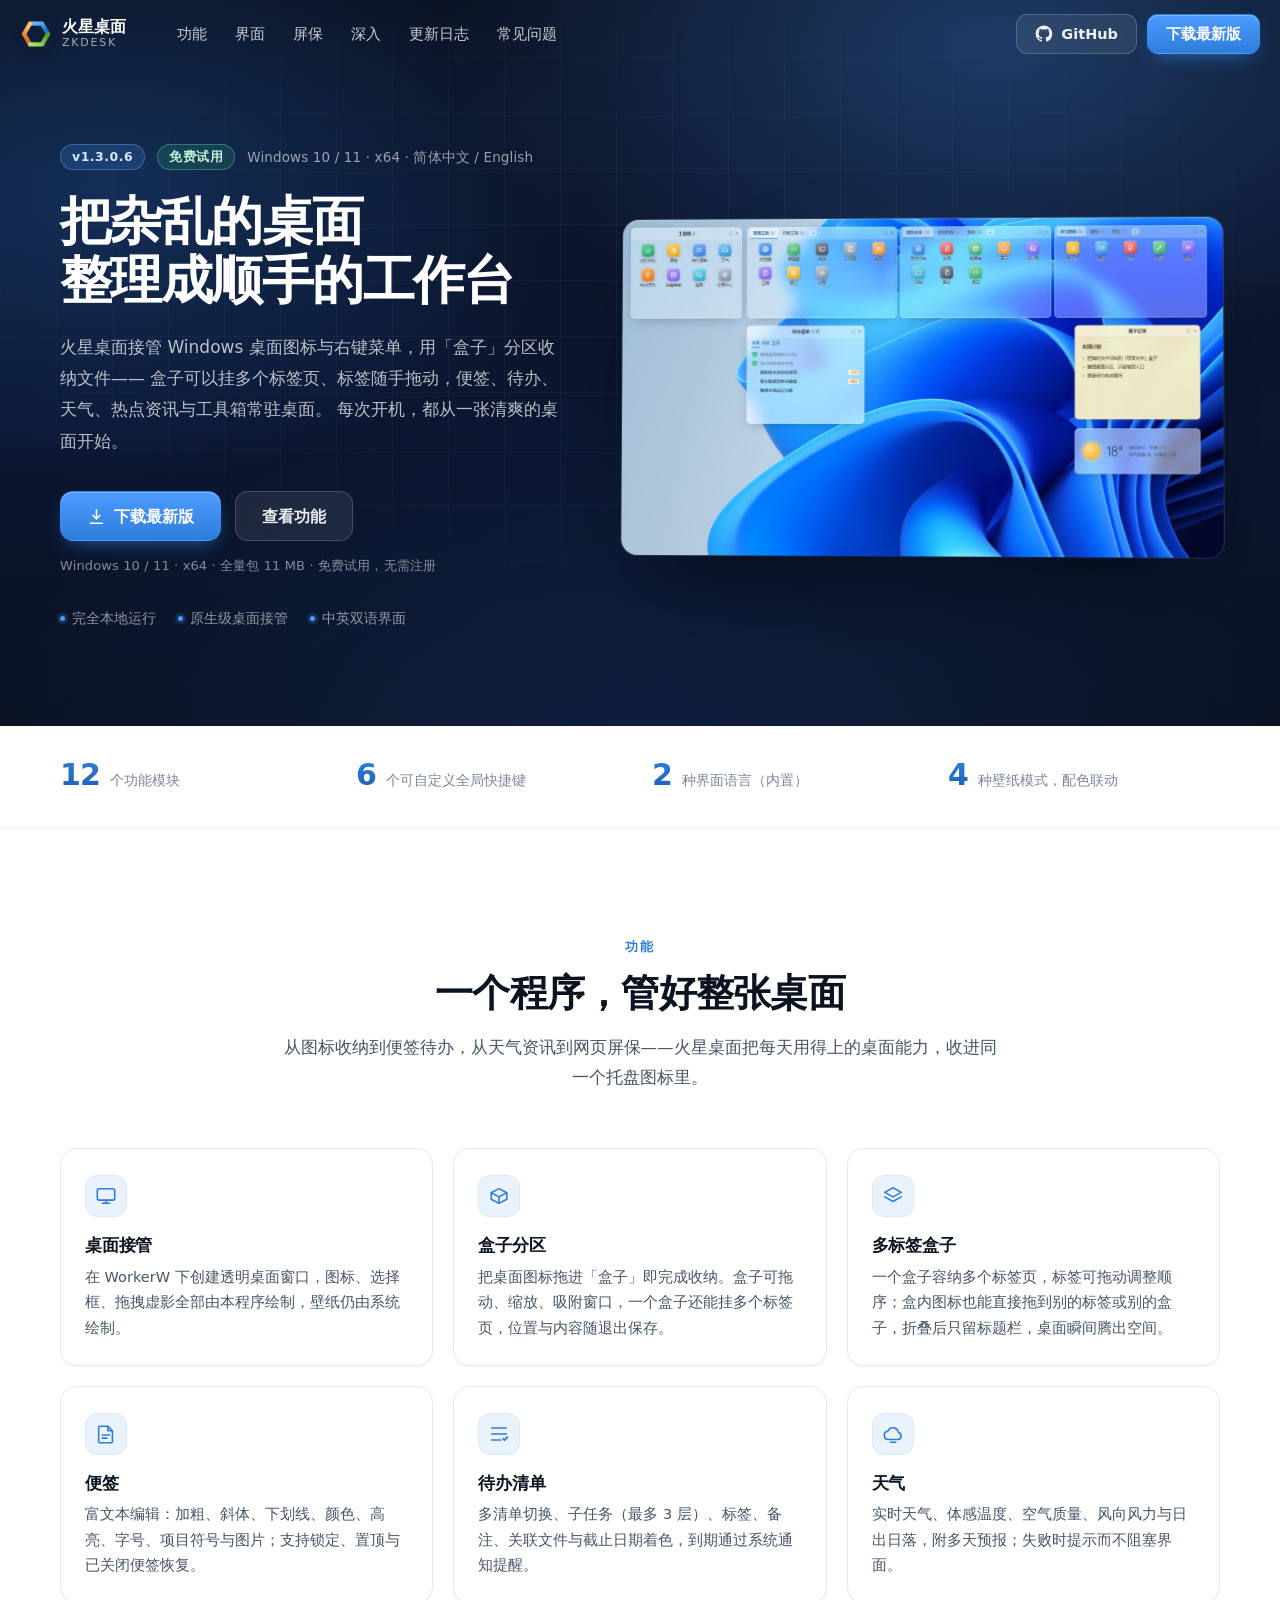
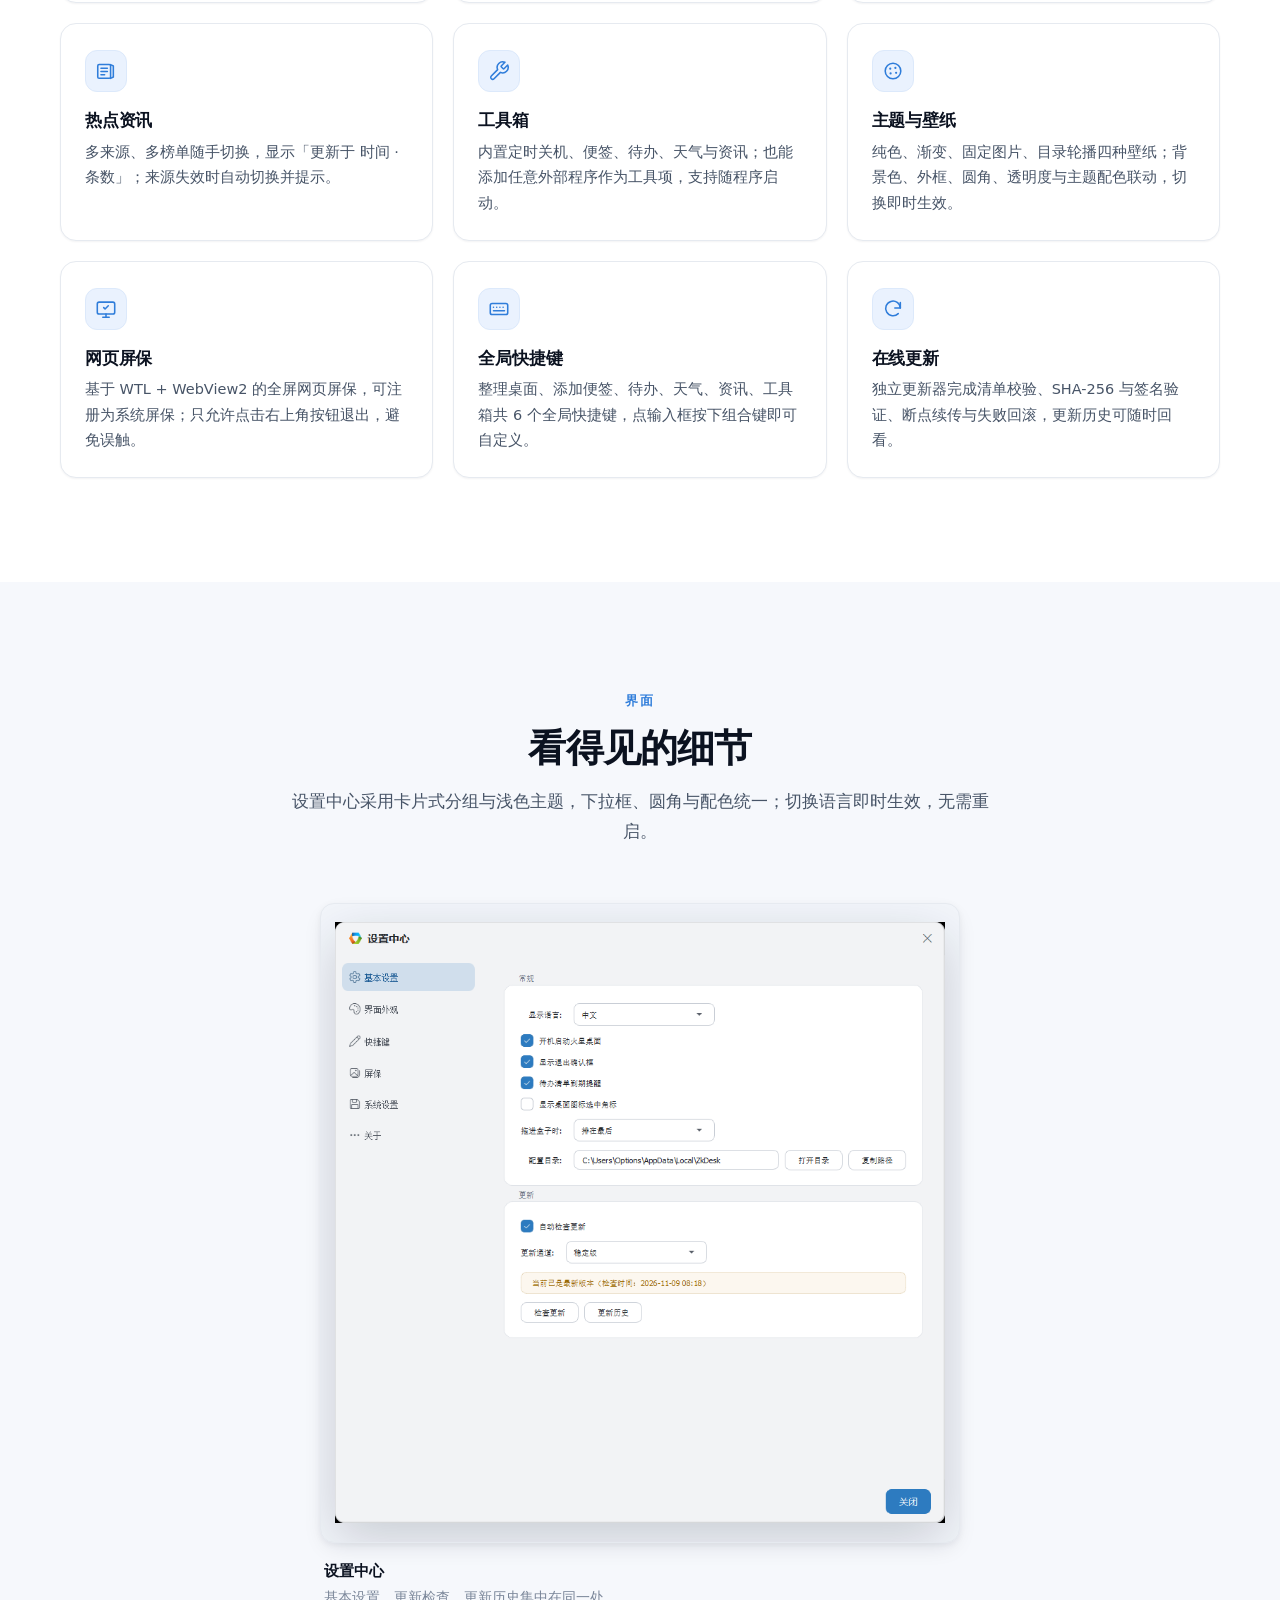
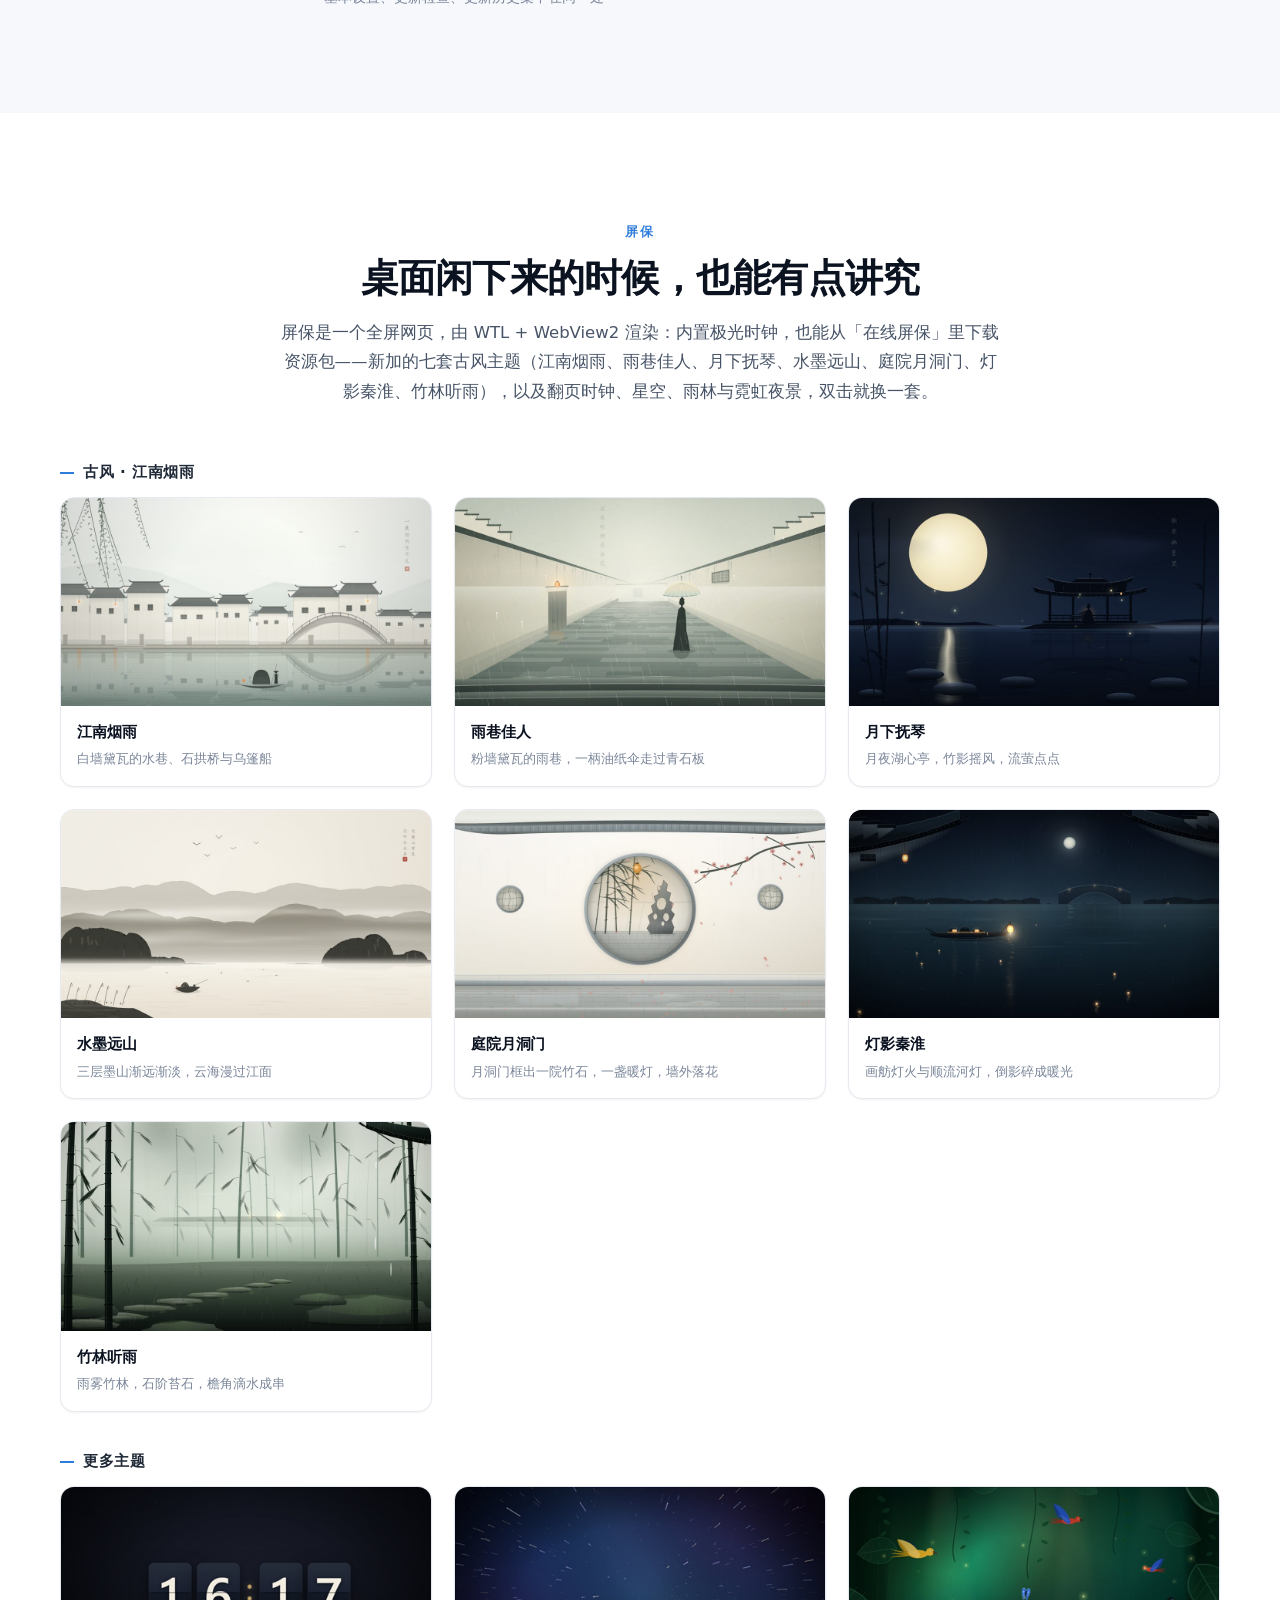
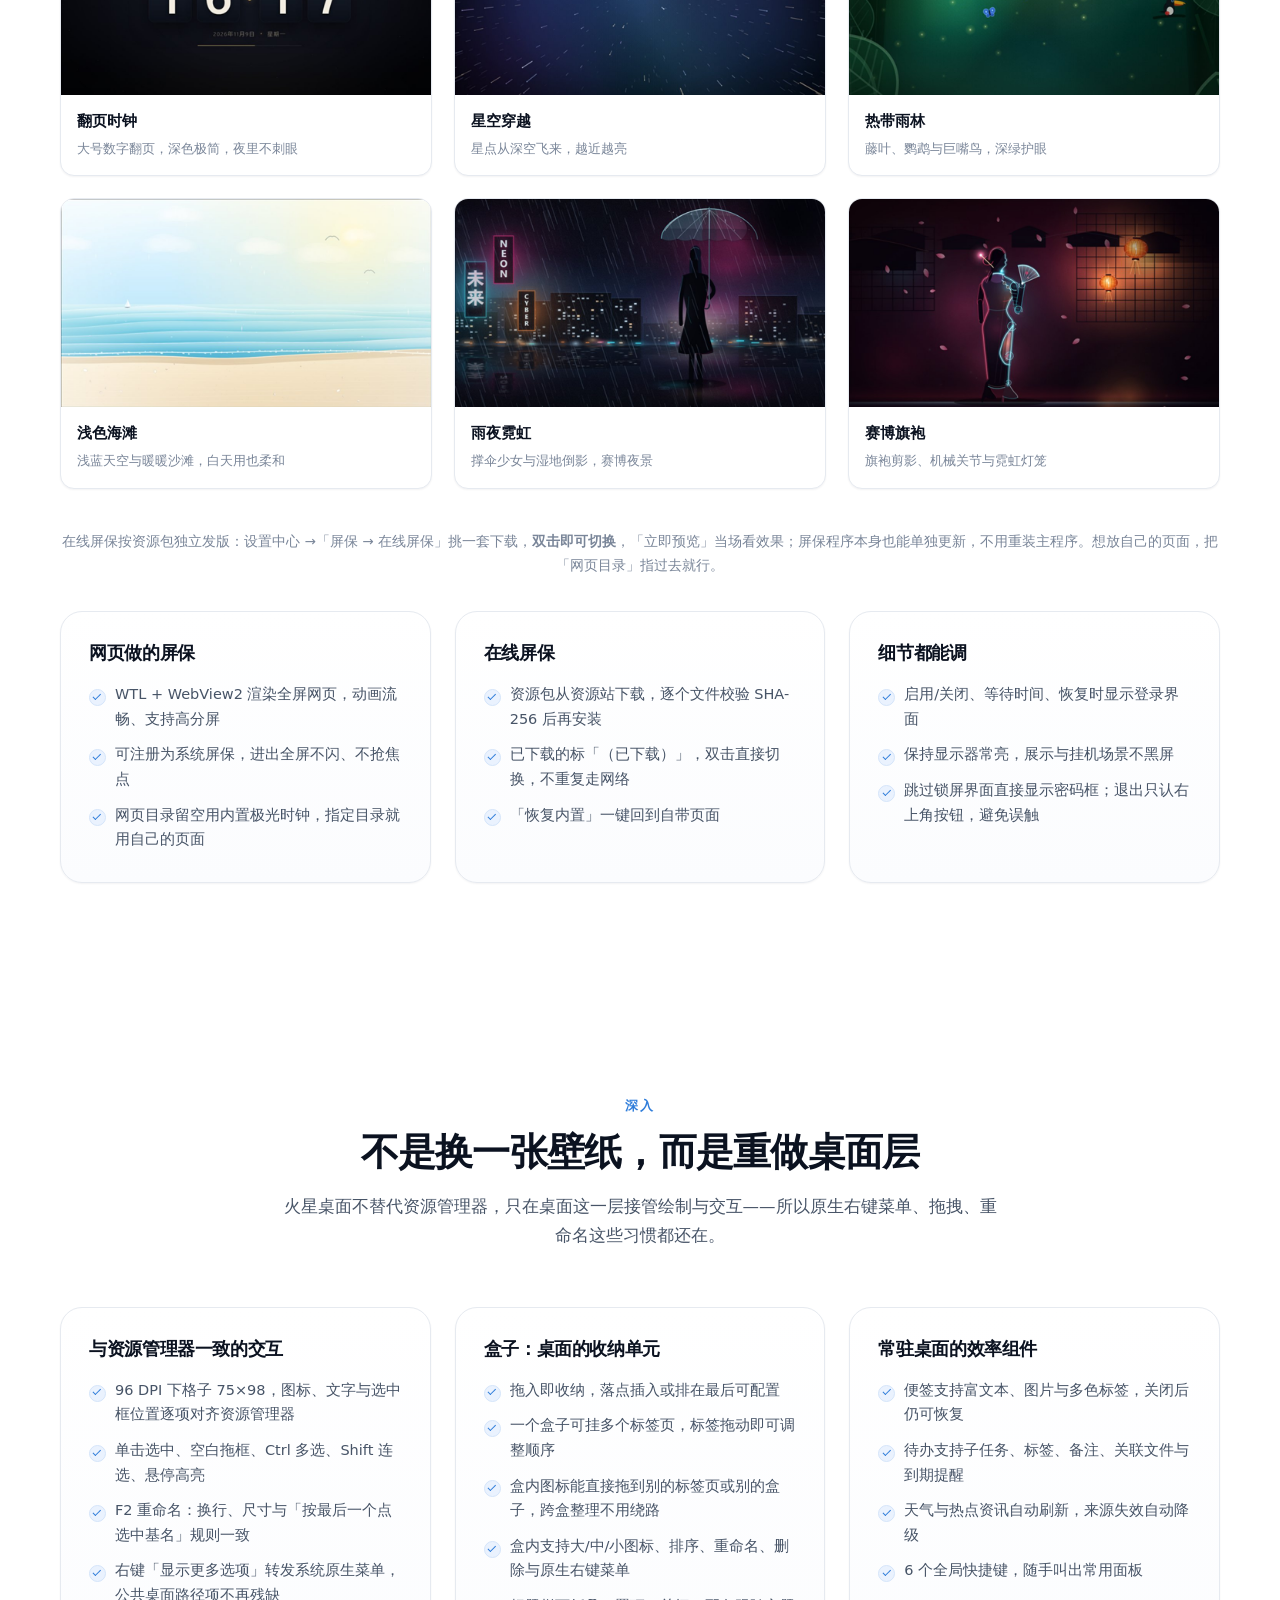
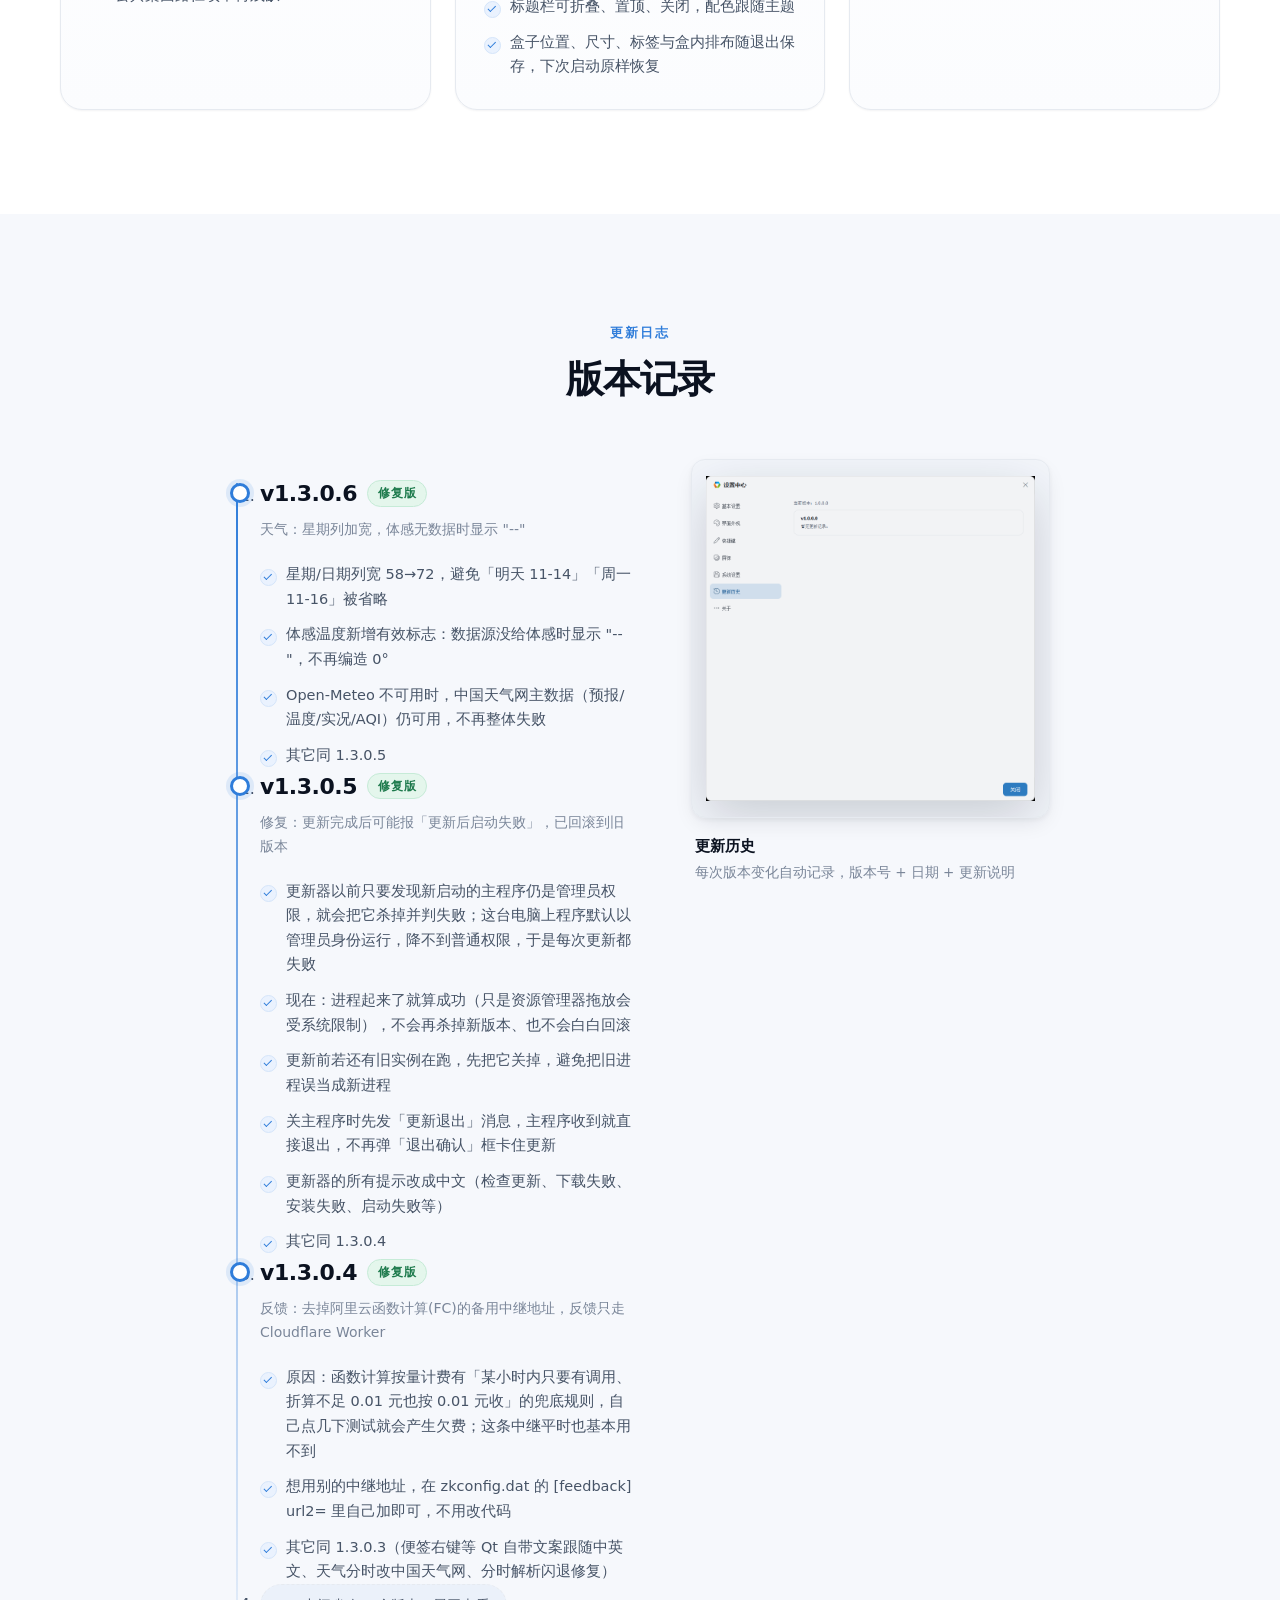
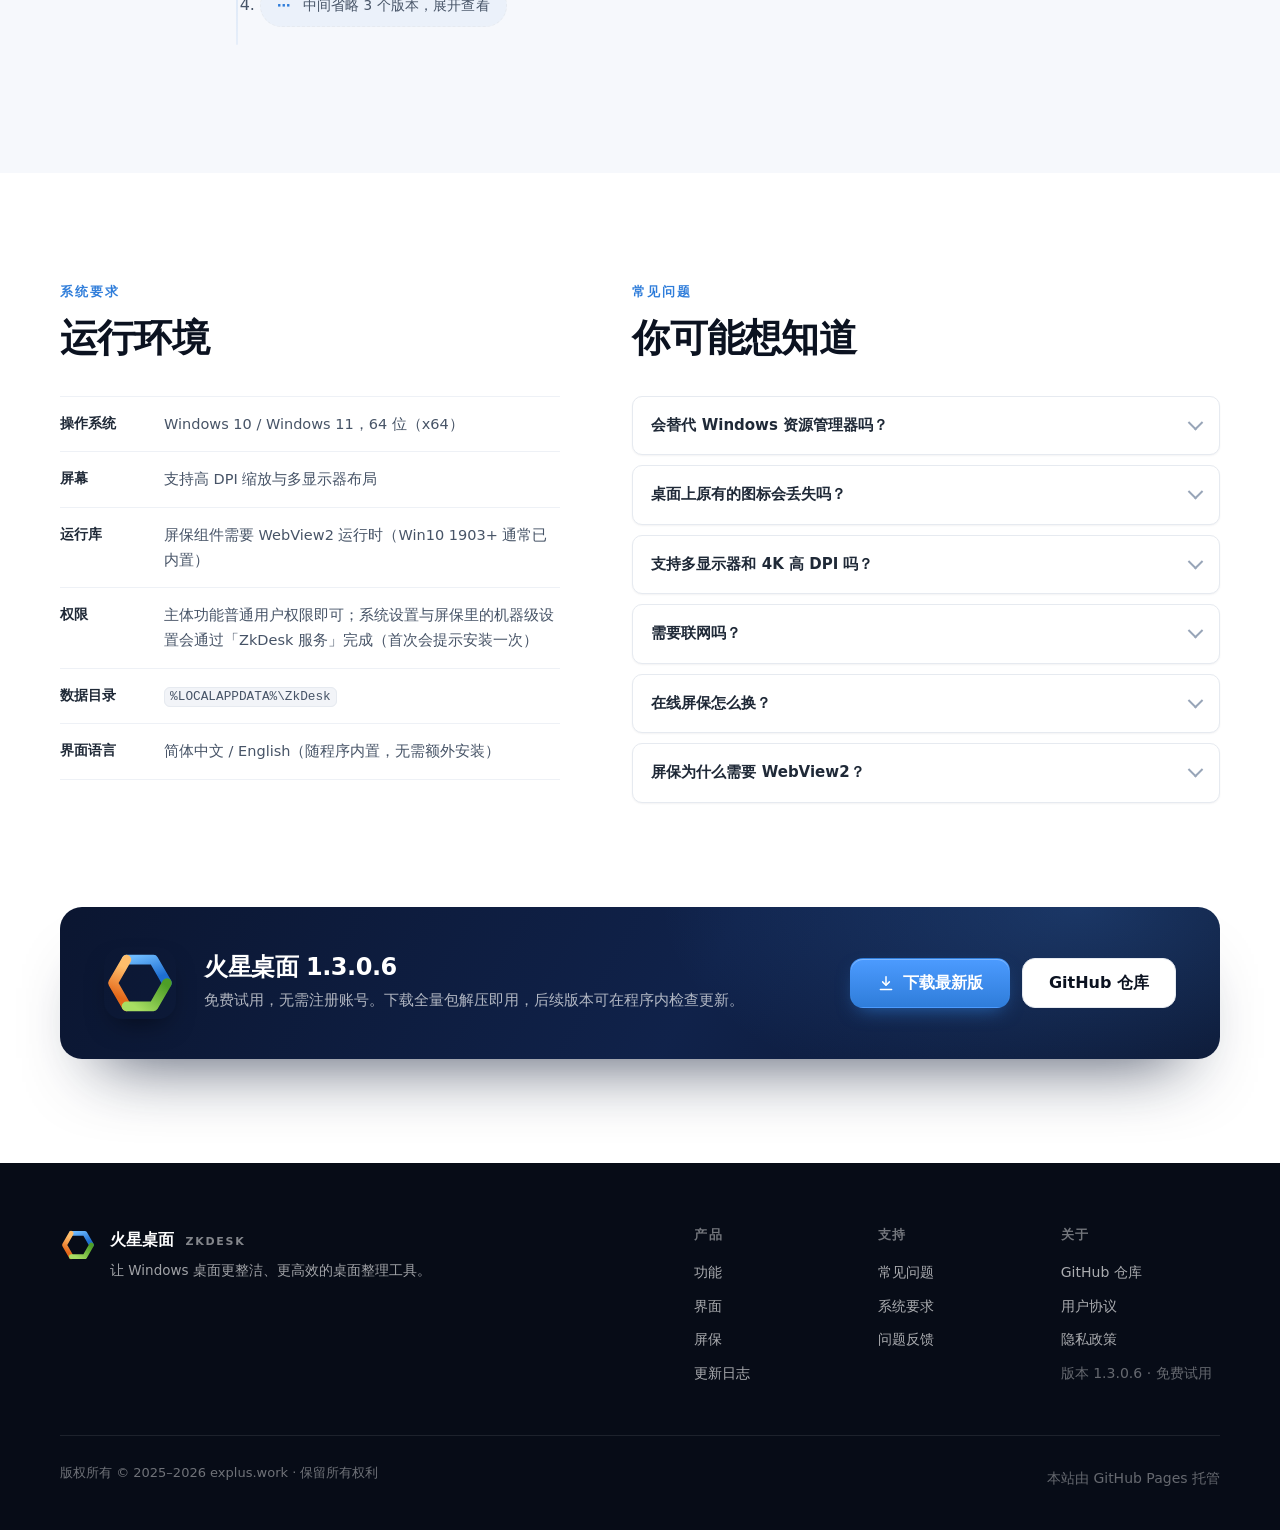
==== commit 4998965d: "site: 同步 1.3.0.6 版本号与更新日志 - 版本号 1.3.0.5 → 1.3.0.6（JSON-LD、hero、CTA、页脚） - 更新日志：最新 3 个（1.3.0.6/1.3.0.5" ====
--- a/index.html
+++ b/index.html
@@ -29,7 +29,7 @@
   "alternateName": "ZkDesk",
   "applicationCategory": "UtilitiesApplication",
   "operatingSystem": "Windows 10, Windows 11",
-  "softwareVersion": "1.3.0.5",
+  "softwareVersion": "1.3.0.6",
   "inLanguage": ["zh-CN", "en"],
   "description": "面向 Windows 10/11 的桌面整理工具：接管桌面图标与右键菜单，用「盒子」分区收纳（支持多标签、标签拖动与内容拖放），便签、待办、天气、热点资讯与工具箱常驻桌面，并提供在线屏保与在线更新。",
   "author": { "@type": "Organization", "name": "explus.work" },
@@ -98,7 +98,7 @@
     <div class="container hero-inner">
       <div class="hero-copy">
         <p class="eyebrow">
-          <span class="pill">v<span class="js-version">1.3.0.5</span></span>
+          <span class="pill">v<span class="js-version">1.3.0.6</span></span>
           <span class="pill pill-free">免费试用</span>
           <span class="eyebrow-text">Windows 10 / 11 · x64 · 简体中文 / English</span>
         </p>
@@ -417,8 +417,21 @@
       </header>
 
       <div class="changelog-grid">
-                <ol class="timeline">
+                        <ol class="timeline">
         <!-- 最新三个 -->
+        <li class="reveal">
+          <div class="tl-head">
+            <span class="tl-version">v1.3.0.6</span>
+            <span class="tl-tag">修复版</span>
+          </div>
+          <p class="tl-sub">天气：星期列加宽，体感无数据时显示 "--"</p>
+          <ul class="ticks">
+            <li>星期/日期列宽 58→72，避免「明天 11-14」「周一 11-16」被省略</li>
+            <li>体感温度新增有效标志：数据源没给体感时显示 "--"，不再编造 0°</li>
+            <li>Open-Meteo 不可用时，中国天气网主数据（预报/温度/实况/AQI）仍可用，不再整体失败</li>
+            <li>其它同 1.3.0.5</li>
+          </ul>
+        </li>
         <li class="reveal">
           <div class="tl-head">
             <span class="tl-version">v1.3.0.5</span>
@@ -446,27 +459,12 @@
             <li>其它同 1.3.0.3（便签右键等 Qt 自带文案跟随中英文、天气分时改中国天气网、分时解析闪退修复）</li>
           </ul>
         </li>
-        <li class="reveal">
-          <div class="tl-head">
-            <span class="tl-version">v1.3.0.3</span>
-            <span class="tl-tag">修复版</span>
-          </div>
-          <p class="tl-sub">修复：1.3.0.2 里便签右键菜单等 Qt 自带文案没有跟着中英文切换</p>
-          <ul class="ticks">
-            <li>构建时混入了旧的目标文件，Qt 中文翻译没装上；本版全量重新编译</li>
-            <li>便签右键菜单的 撤消 / 重做 / 剪切 / 复制 / 粘贴 / 删除 / 全选，以及标准对话框按钮，都会跟随中英文</li>
-            <li>天气（同 1.3.0.2）：分时（逐小时）改用中国天气网，和预报 / 实况 / 15 天同一数据源，国内直连、免 key</li>
-            <li>Open-Meteo 只保留日出日落和未来几天的日均 AQI（中国天气网不提供这两样）；它连不上时不再影响分时</li>
-            <li>修复：分时解析碰上中国天气网新的数据格式时会抛异常导致启动后闪退</li>
-            <li>界面：桌面右键，图标隐藏状态下不再多出「已关闭的便签」菜单</li>
-          </ul>
-        </li>
 
         <!-- 中间折叠 -->
         <li class="tl-more reveal">
           <button class="tl-toggle" type="button" aria-expanded="false">
             <span class="tl-dots" aria-hidden="true">⋯</span>
-            <span class="tl-toggle-text">中间省略 10 个版本，展开查看</span>
+            <span class="tl-toggle-text">中间省略 11 个版本，展开查看</span>
           </button>
         </li>
 
@@ -599,7 +597,7 @@
     <div class="container cta-inner reveal">
       <img class="cta-logo" src="assets/img/logo.svg" alt="" width="72" height="72">
       <div class="cta-copy">
-        <h2>火星桌面 <span class="js-version">1.3.0.5</span></h2>
+        <h2>火星桌面 <span class="js-version">1.3.0.6</span></h2>
         <p>免费试用，无需注册账号。下载全量包解压即用，后续版本可在程序内检查更新。</p>
       </div>
       <div class="cta-actions">
@@ -643,7 +641,7 @@
         <a href="https://github.com/jojocaptain520/jojocaptain520.github.io" target="_blank" rel="noopener">GitHub 仓库</a>
         <a href="terms.html">用户协议</a>
         <a href="privacy.html">隐私政策</a>
-        <span class="footer-muted">版本 <span class="js-version">1.3.0.5</span> · 免费试用</span>
+        <span class="footer-muted">版本 <span class="js-version">1.3.0.6</span> · 免费试用</span>
       </div>
     </nav>
   </div>
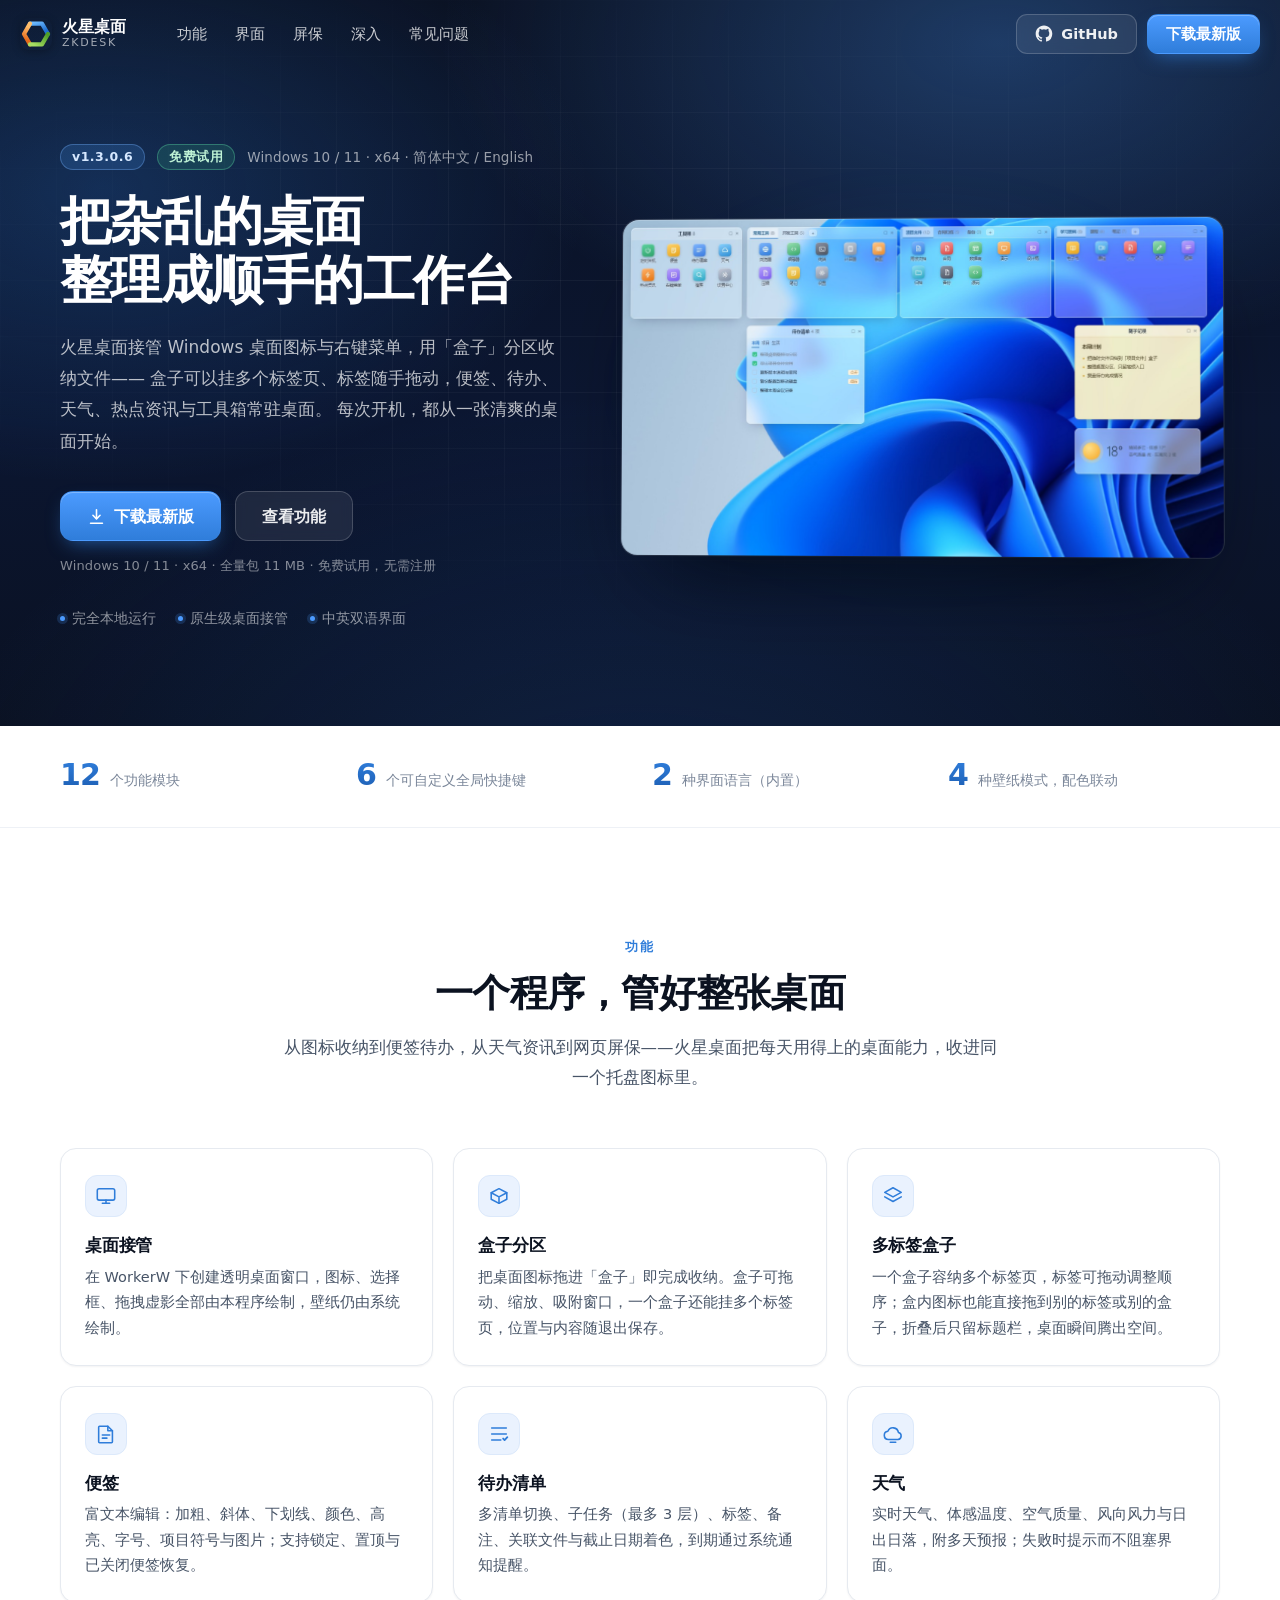
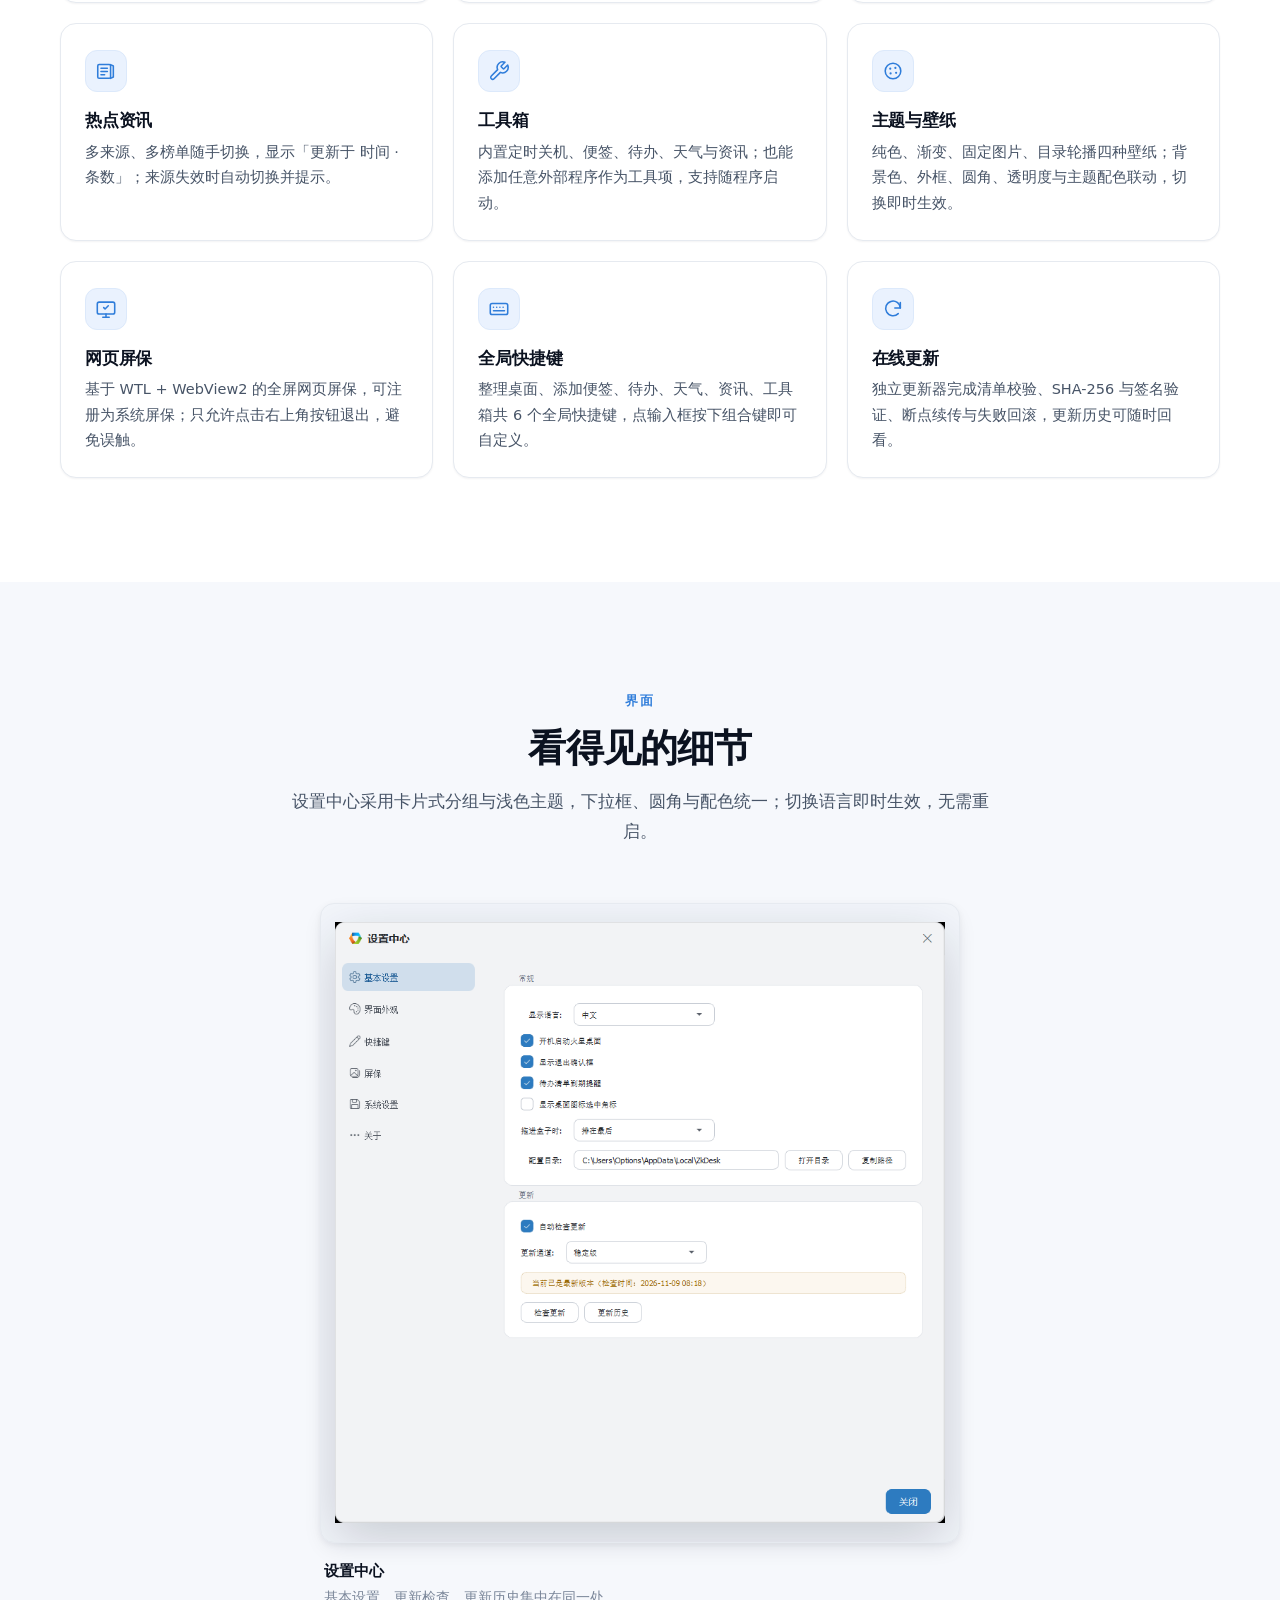
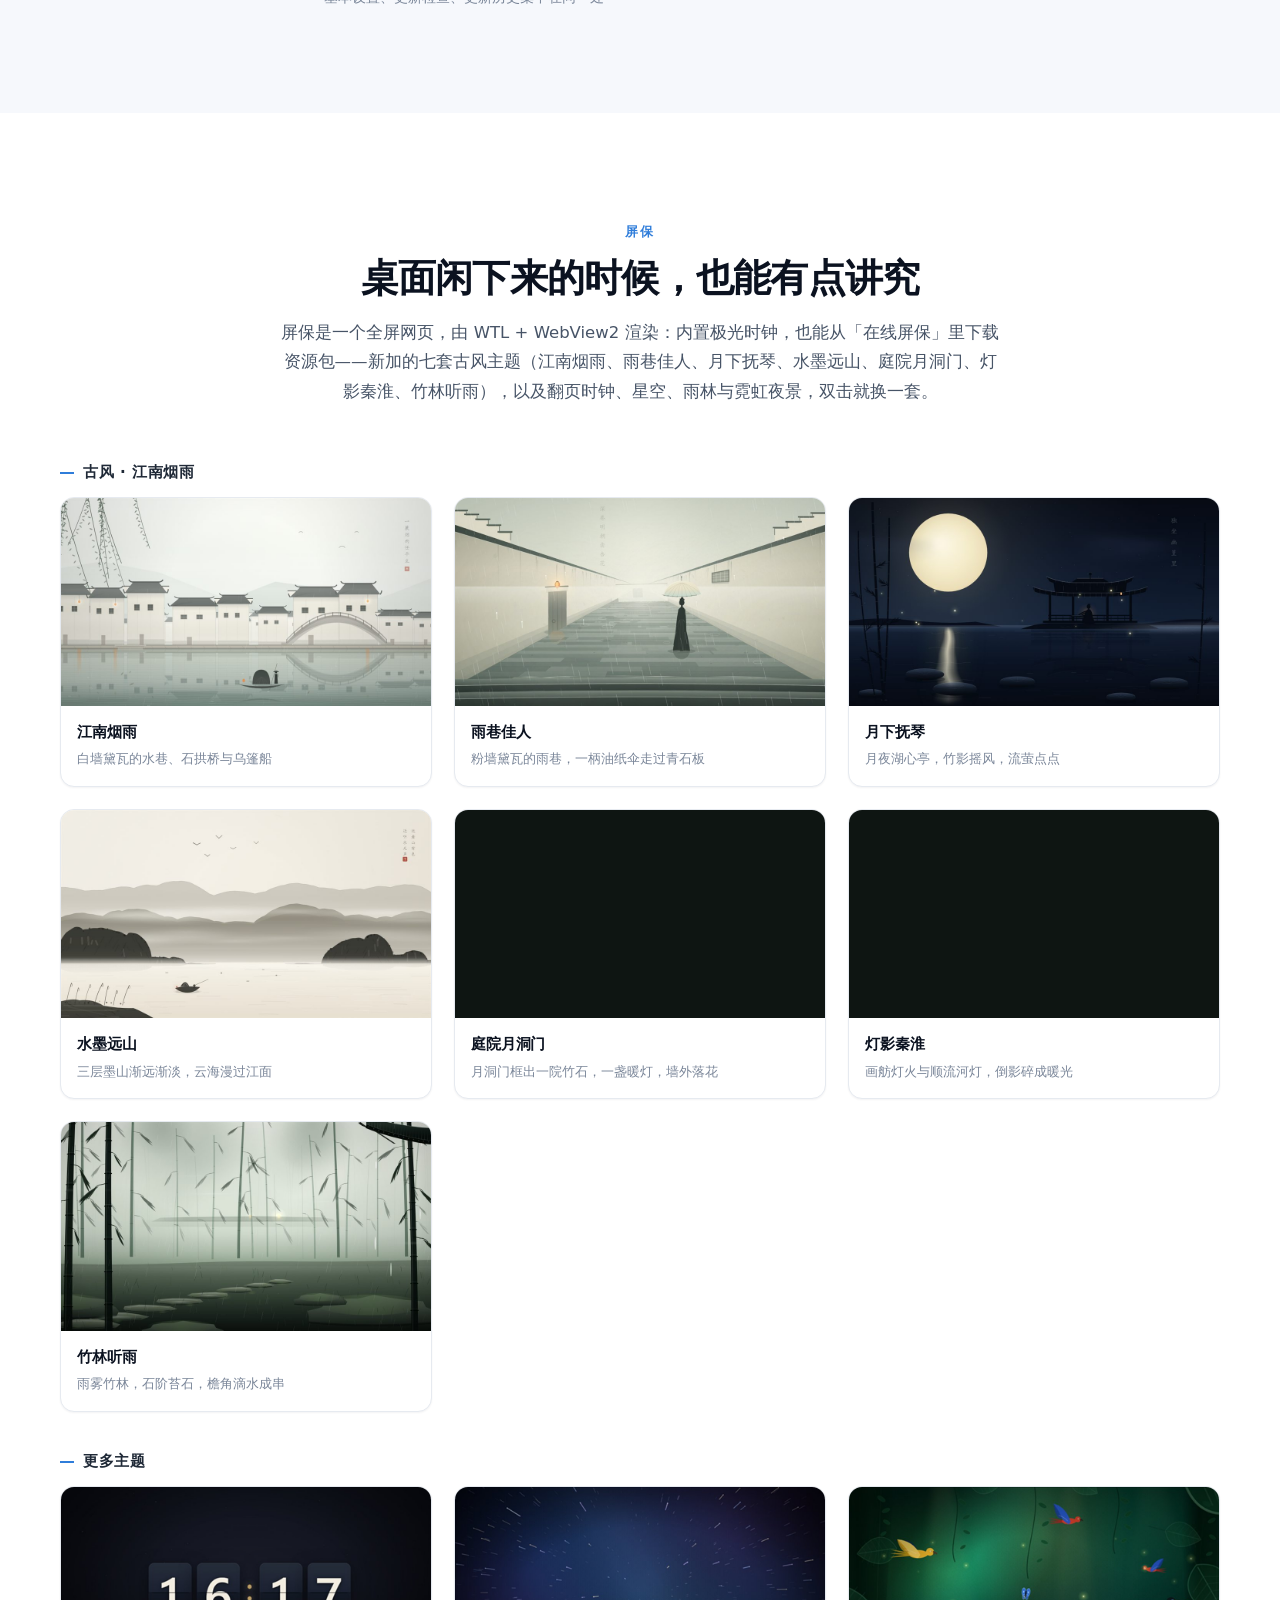
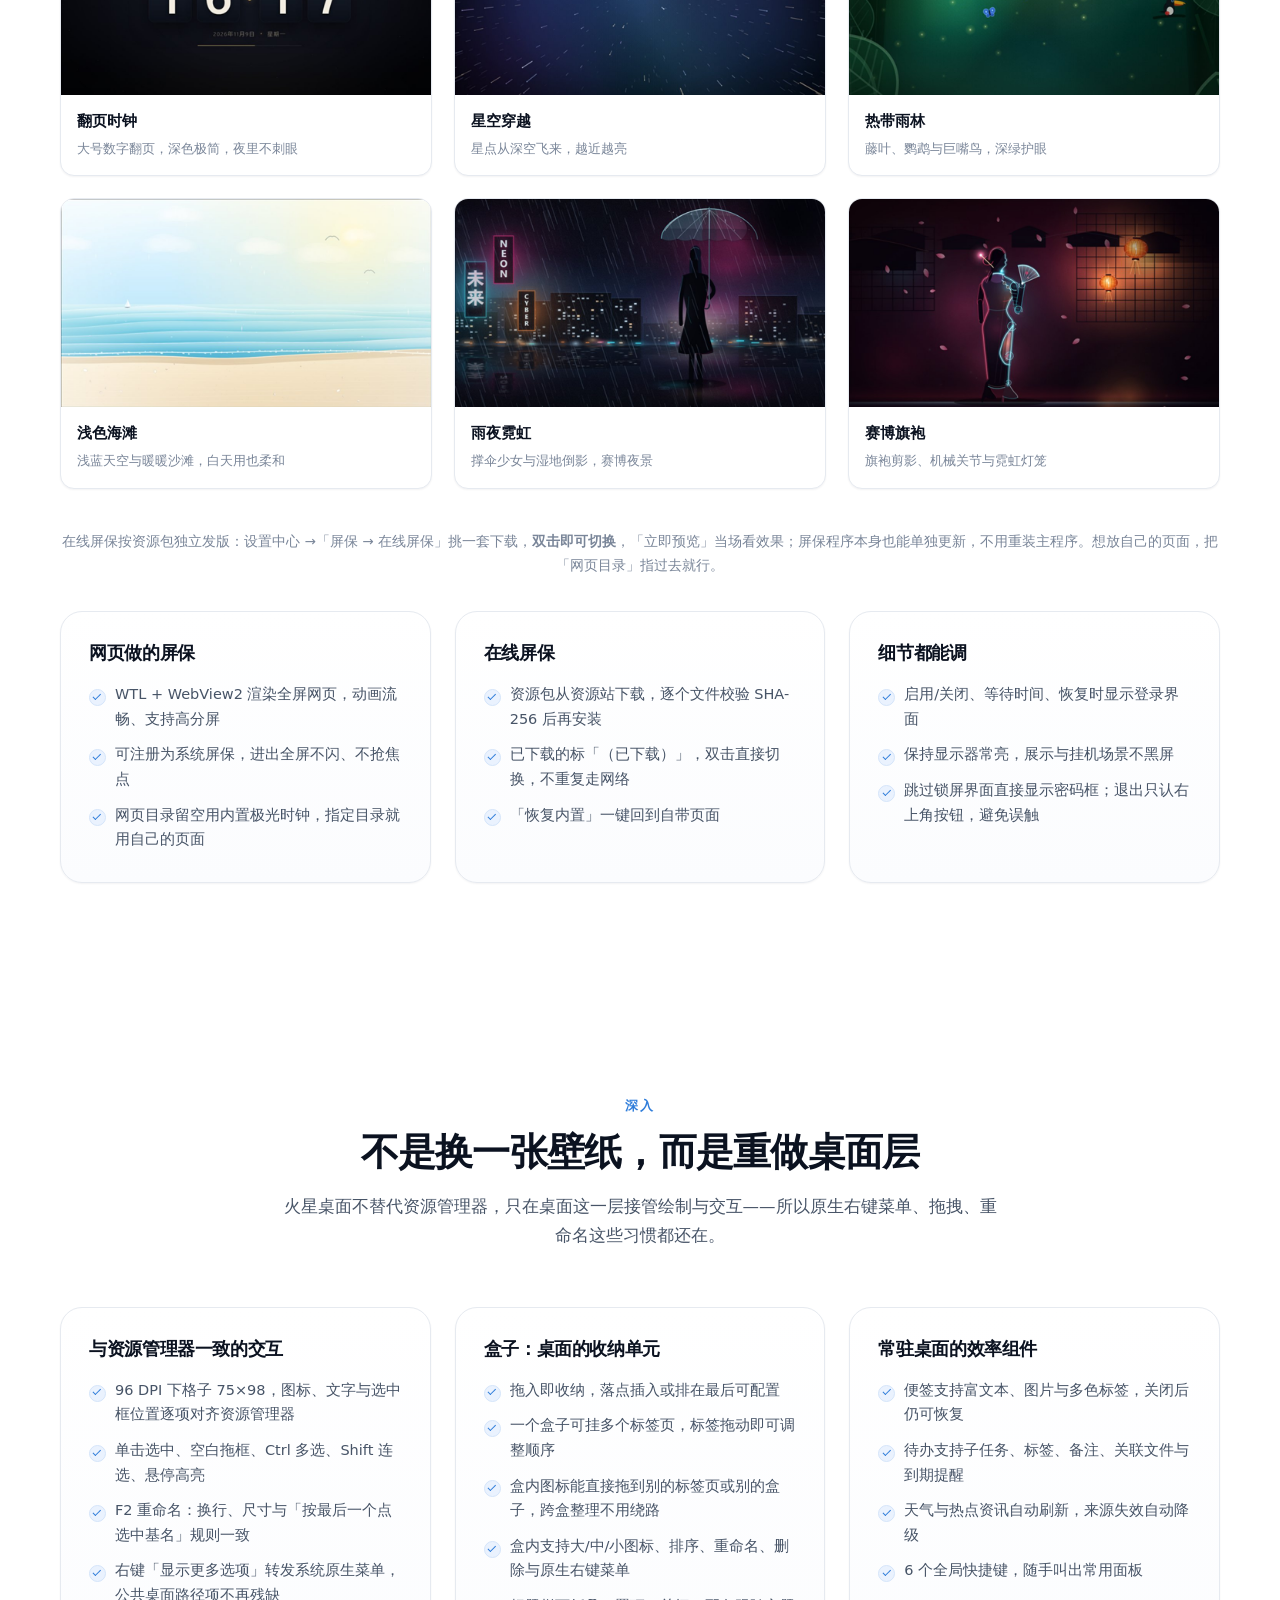
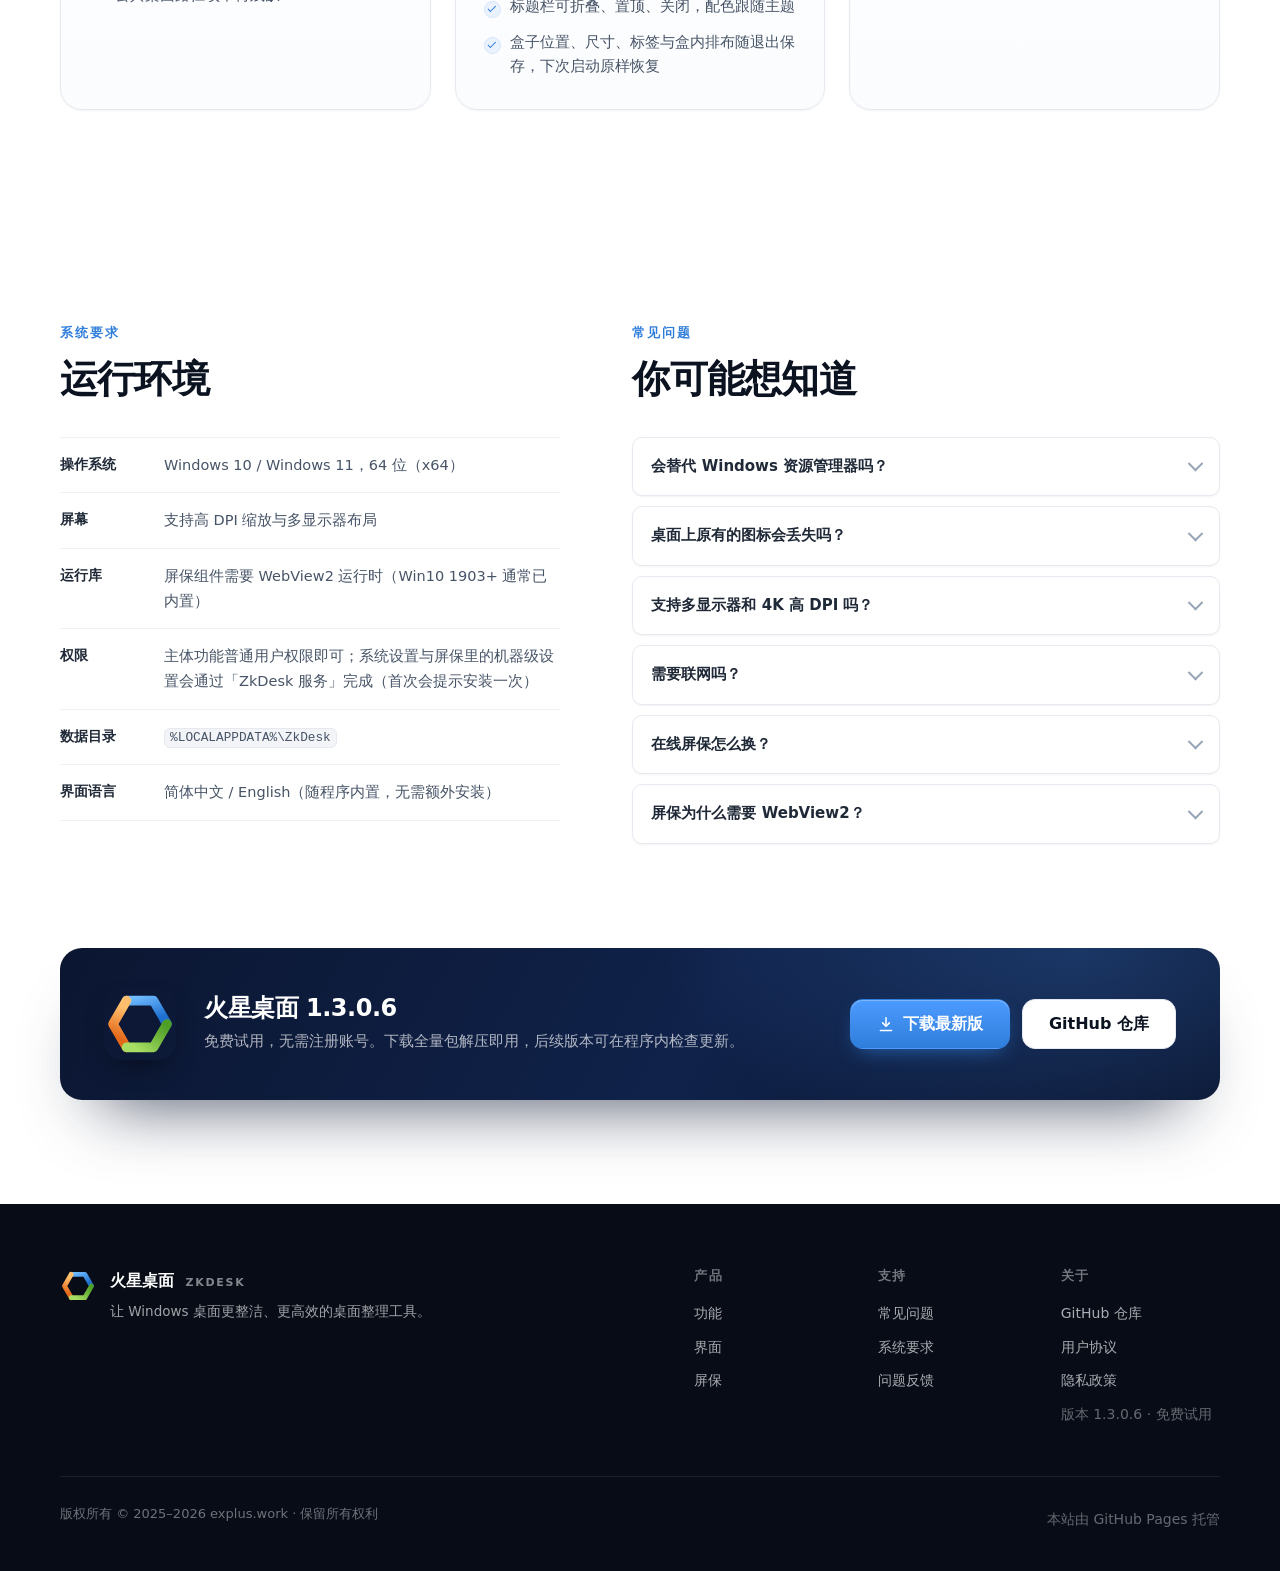
==== commit 2a38b082: "site: 移除静态更新日志，版本号由 latest.json 自动读取 - 删除页面中的「更新日志」时间轴（静态维护成本高，易与 latest.json 不一致） - 移除导航/移动菜单/页脚中的「" ====
--- a/index.html
+++ b/index.html
@@ -60,7 +60,6 @@
       <a href="#gallery">界面</a>
       <a href="#saver">屏保</a>
       <a href="#highlights">深入</a>
-      <a href="#changelog">更新日志</a>
       <a href="#faq">常见问题</a>
     </nav>
 
@@ -84,7 +83,6 @@
     <a href="#gallery">界面</a>
     <a href="#saver">屏保</a>
     <a href="#highlights">深入</a>
-    <a href="#changelog">更新日志</a>
     <a href="#faq">常见问题</a>
     <a href="https://github.com/jojocaptain520/jojocaptain520.github.io" target="_blank" rel="noopener">GitHub</a>
   </div>
@@ -408,134 +406,7 @@
     </div>
   </section>
 
-  <!-- ============ 更新日志 ============ -->
-  <section class="section section-alt" id="changelog">
-    <div class="container narrow">
-      <header class="section-head reveal">
-        <p class="kicker">更新日志</p>
-        <h2>版本记录</h2>
-      </header>
-
-      <div class="changelog-grid">
-                        <ol class="timeline">
-        <!-- 最新三个 -->
-        <li class="reveal">
-          <div class="tl-head">
-            <span class="tl-version">v1.3.0.6</span>
-            <span class="tl-tag">修复版</span>
-          </div>
-          <p class="tl-sub">天气：星期列加宽，体感无数据时显示 "--"</p>
-          <ul class="ticks">
-            <li>星期/日期列宽 58→72，避免「明天 11-14」「周一 11-16」被省略</li>
-            <li>体感温度新增有效标志：数据源没给体感时显示 "--"，不再编造 0°</li>
-            <li>Open-Meteo 不可用时，中国天气网主数据（预报/温度/实况/AQI）仍可用，不再整体失败</li>
-            <li>其它同 1.3.0.5</li>
-          </ul>
-        </li>
-        <li class="reveal">
-          <div class="tl-head">
-            <span class="tl-version">v1.3.0.5</span>
-            <span class="tl-tag">修复版</span>
-          </div>
-          <p class="tl-sub">修复：更新完成后可能报「更新后启动失败」，已回滚到旧版本</p>
-          <ul class="ticks">
-            <li>更新器以前只要发现新启动的主程序仍是管理员权限，就会把它杀掉并判失败；这台电脑上程序默认以管理员身份运行，降不到普通权限，于是每次更新都失败</li>
-            <li>现在：进程起来了就算成功（只是资源管理器拖放会受系统限制），不会再杀掉新版本、也不会白白回滚</li>
-            <li>更新前若还有旧实例在跑，先把它关掉，避免把旧进程误当成新进程</li>
-            <li>关主程序时先发「更新退出」消息，主程序收到就直接退出，不再弹「退出确认」框卡住更新</li>
-            <li>更新器的所有提示改成中文（检查更新、下载失败、安装失败、启动失败等）</li>
-            <li>其它同 1.3.0.4</li>
-          </ul>
-        </li>
-        <li class="reveal">
-          <div class="tl-head">
-            <span class="tl-version">v1.3.0.4</span>
-            <span class="tl-tag">修复版</span>
-          </div>
-          <p class="tl-sub">反馈：去掉阿里云函数计算(FC)的备用中继地址，反馈只走 Cloudflare Worker</p>
-          <ul class="ticks">
-            <li>原因：函数计算按量计费有「某小时内只要有调用、折算不足 0.01 元也按 0.01 元收」的兜底规则，自己点几下测试就会产生欠费；这条中继平时也基本用不到</li>
-            <li>想用别的中继地址，在 zkconfig.dat 的 [feedback] url2= 里自己加即可，不用改代码</li>
-            <li>其它同 1.3.0.3（便签右键等 Qt 自带文案跟随中英文、天气分时改中国天气网、分时解析闪退修复）</li>
-          </ul>
-        </li>
-
-        <!-- 中间折叠 -->
-        <li class="tl-more reveal">
-          <button class="tl-toggle" type="button" aria-expanded="false">
-            <span class="tl-dots" aria-hidden="true">⋯</span>
-            <span class="tl-toggle-text">中间省略 11 个版本，展开查看</span>
-          </button>
-        </li>
-
-        <!-- 最早三个 -->
-        <li class="reveal tl-extra">
-          <div class="tl-head">
-            <span class="tl-version">v1.1.0.1</span>
-            <span class="tl-tag">正式版</span>
-          </div>
-          <p class="tl-sub">系统设置支持普通权限修改</p>
-          <ul class="ticks">
-            <li>设置中心：需要管理员权限的系统设置不再灰掉——已提权直接改，普通权限经「ZkDesk 服务」完成；未安装服务时提示安装一次（只需一次管理员授权），装好自动继续，之后不再弹 UAC</li>
-            <li>屏保：跳过锁屏界面同样支持服务安装引导；取消安装只把勾选拨回，不再误报失败</li>
-            <li>修复：服务端写注册表的类型名不匹配，导致经服务修改系统设置必然失败（包括旧的跳过锁屏界面）</li>
-            <li>屏保页：在线屏保缩略图改为一行 4 个，「已下载 / 使用中」直接标在列表项上，右上角小勾跟随当前使用的屏保</li>
-            <li>屏保页：去掉重复的「当前使用：…」「当前屏保：…」两行提示</li>
-            <li>屏保：修复注册表指向的屏保文件已被删除时，列表仍显示「使用中」、点「立即预览」却退回内置页面的问题（现在会提示重新下载）</li>
-            <li>设置中心：高度不再接近满屏（页面可滚动），打开时在鼠标所在屏幕居中</li>
-          </ul>
-        </li>
-        <li class="reveal tl-extra">
-          <div class="tl-head">
-            <span class="tl-version">v1.0.0.1</span>
-            <span class="tl-tag">正式版</span>
-          </div>
-          <p class="tl-sub">首个对外发布版本</p>
-          <ul class="ticks">
-            <li>新增设置中心「屏保」页：启用、等待时间、恢复需登录、保持常亮、跳过锁屏、网页目录与立即预览</li>
-            <li>新增「更新」分组：静默检查更新、立即更新与更新历史弹窗</li>
-            <li>版本变化自动记录更新历史，并保存检查时获取的更新说明</li>
-            <li>「关于」页重做：程序图标、版本号胶囊、分隔线与官网链接配色</li>
-            <li>桌面右键菜单改用真正的父文件夹 IContextMenu，修复公共桌面等路径菜单残缺</li>
-            <li>图标重命名编辑框尺寸、文本换行与基名选中规则对齐资源管理器</li>
-            <li>设置中心下拉框统一样式，选中项改为内缩圆角块</li>
-          </ul>
-        </li>
-        <li class="reveal tl-extra">
-          <div class="tl-head">
-            <span class="tl-version">v1.0.0.0</span>
-            <span class="tl-tag">正式版</span>
-          </div>
-          <p class="tl-sub">首个稳定版</p>
-          <ul class="ticks">
-            <li>桌面接管：图标网格 / 选中 / 拖拽 / 重命名与资源管理器一致</li>
-            <li>盒子：桌面分区收纳，多标签页、外观定制、布局记忆</li>
-            <li>便签：富文本、图片、颜色/锁定/置顶，关闭后可从菜单恢复</li>
-            <li>待办清单：多清单、子任务、截止日期、到期提醒、标签与搜索</li>
-            <li>天气与热点资讯：实时天气/多天预报，多来源热榜与搜索</li>
-            <li>工具箱：定时关机等内置工具，可添加外部程序</li>
-            <li>壁纸与主题：跟随系统壁纸，纯色/渐变/图片/轮播，theme.json 可改</li>
-            <li>设置中心：基本设置 / 界面外观 / 快捷键 / 屏保 / 系统设置 / 关于</li>
-            <li>屏保：网页屏保，自动注册为系统屏保，支持常亮与跳过锁屏界面</li>
-            <li>在线更新：签名校验、全量/增量包、断点续传、服务静默更新、失败回滚</li>
-            <li>更新体验：检查更新结果提示、更新历史（版本 + 日期 + 更新说明）</li>
-            <li>多语言：简体中文 / English 即时切换</li>
-          </ul>
-        </li>
-      </ol>
-
-        <figure class="shot shot-inline reveal">
-          <button class="shot-frame" type="button" data-lightbox="assets/img/shot-update.png" data-caption="更新历史 · 版本变化自动记录">
-            <img src="assets/img/shot-update.png" width="864" height="852" alt="更新历史弹窗：版本号、日期与更新说明" decoding="async">
-            <span class="shot-zoom" aria-hidden="true">
-              <svg viewBox="0 0 24 24" fill="none" stroke="currentColor" stroke-width="2" stroke-linecap="round"><circle cx="11" cy="11" r="7"/><path d="m20 20-3.5-3.5M11 8.5v5M8.5 11h5"/></svg>
-            </span>
-          </button>
-          <figcaption><strong>更新历史</strong><span>每次版本变化自动记录，版本号 + 日期 + 更新说明</span></figcaption>
-        </figure>
-      </div>
-    </div>
-  </section>
+  
 
   <!-- ============ 系统要求 + FAQ ============ -->
   <section class="section" id="faq">
@@ -628,7 +499,6 @@
         <a href="#features">功能</a>
         <a href="#gallery">界面</a>
         <a href="#saver">屏保</a>
-        <a href="#changelog">更新日志</a>
       </div>
       <div>
         <h4>支持</h4>
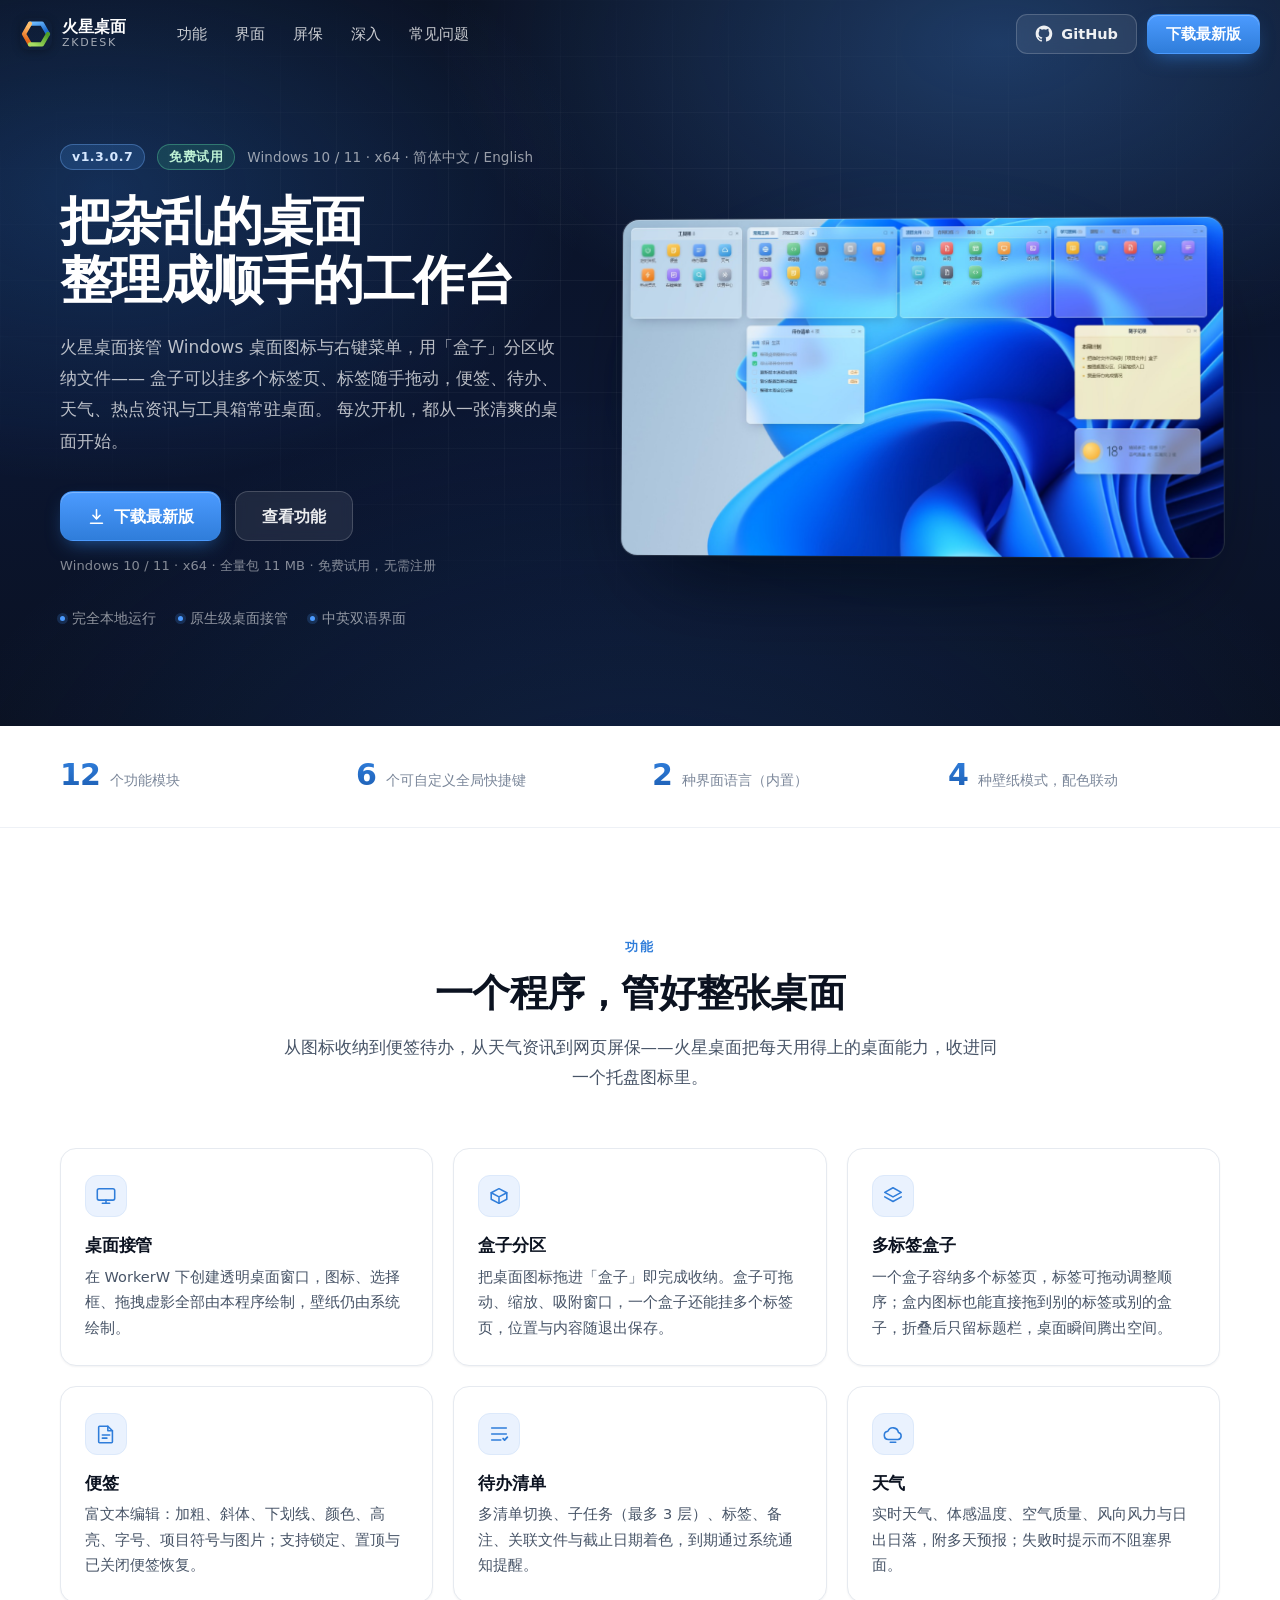
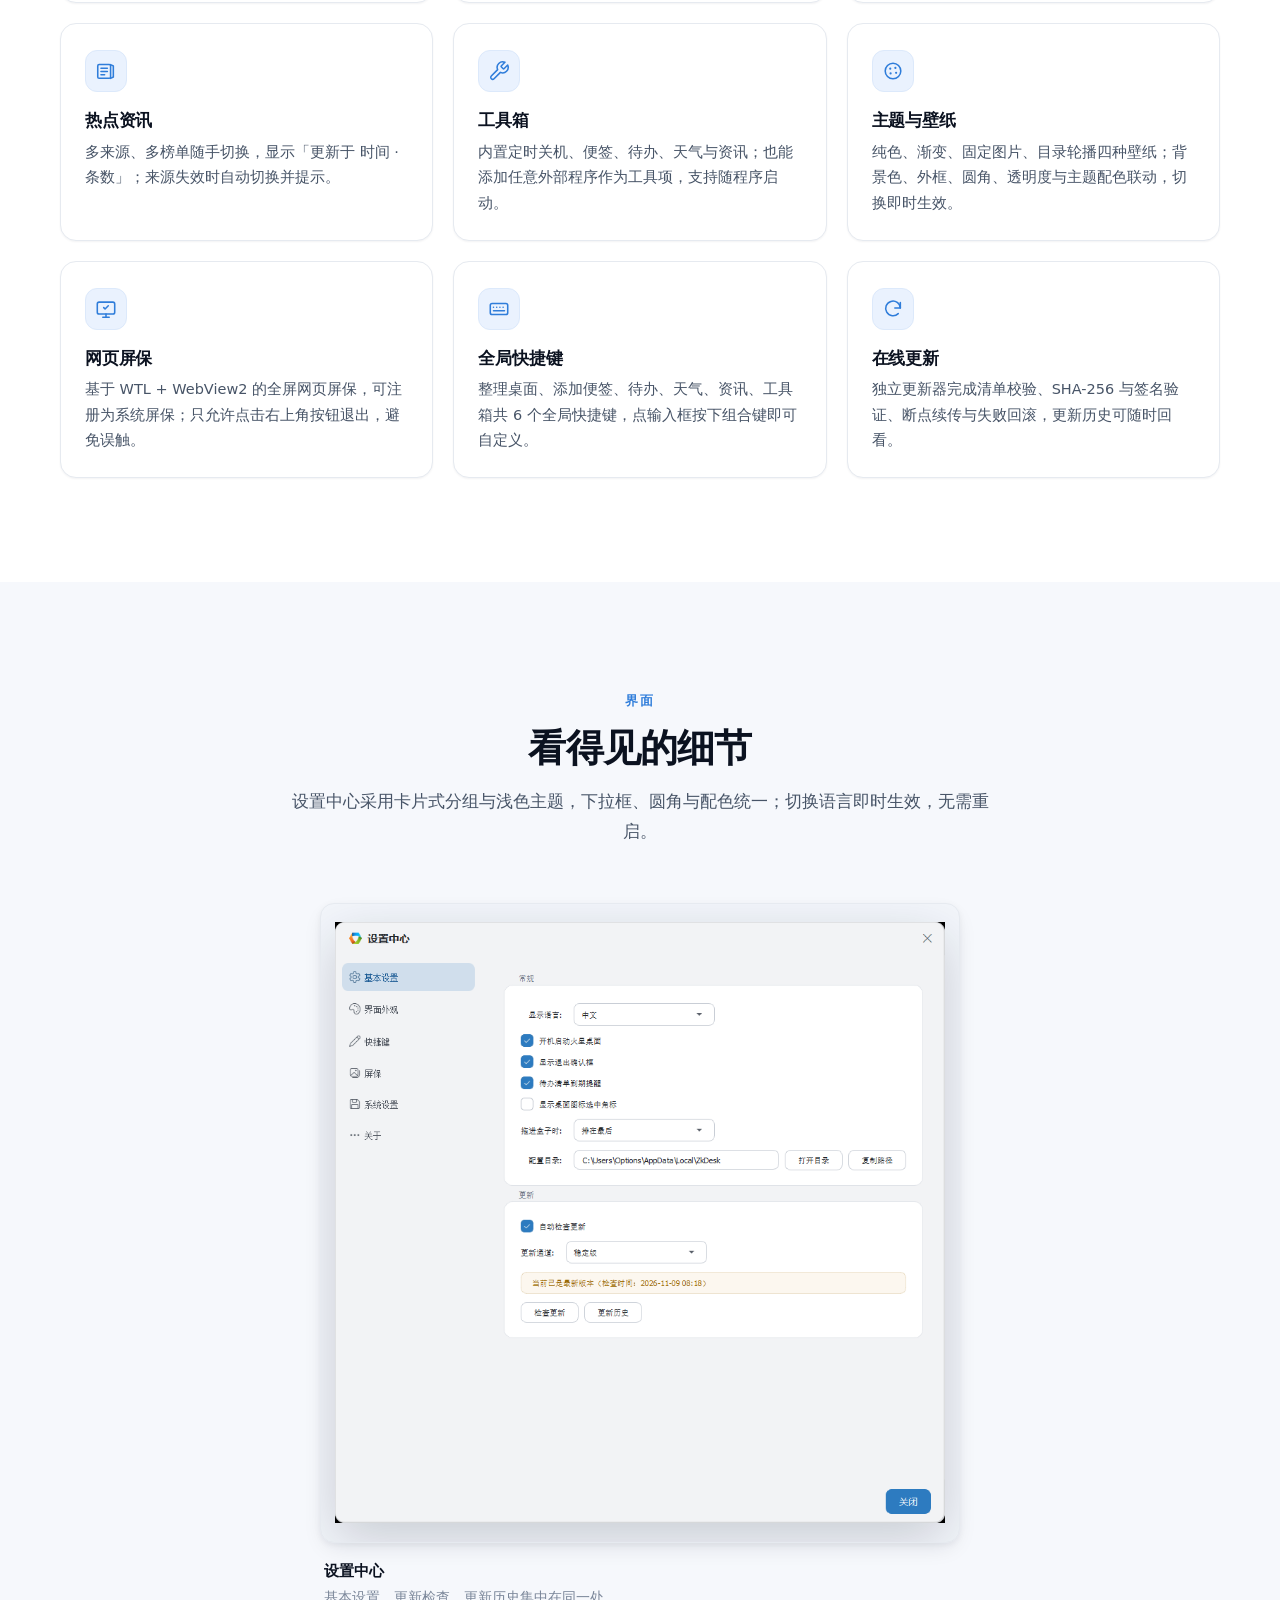
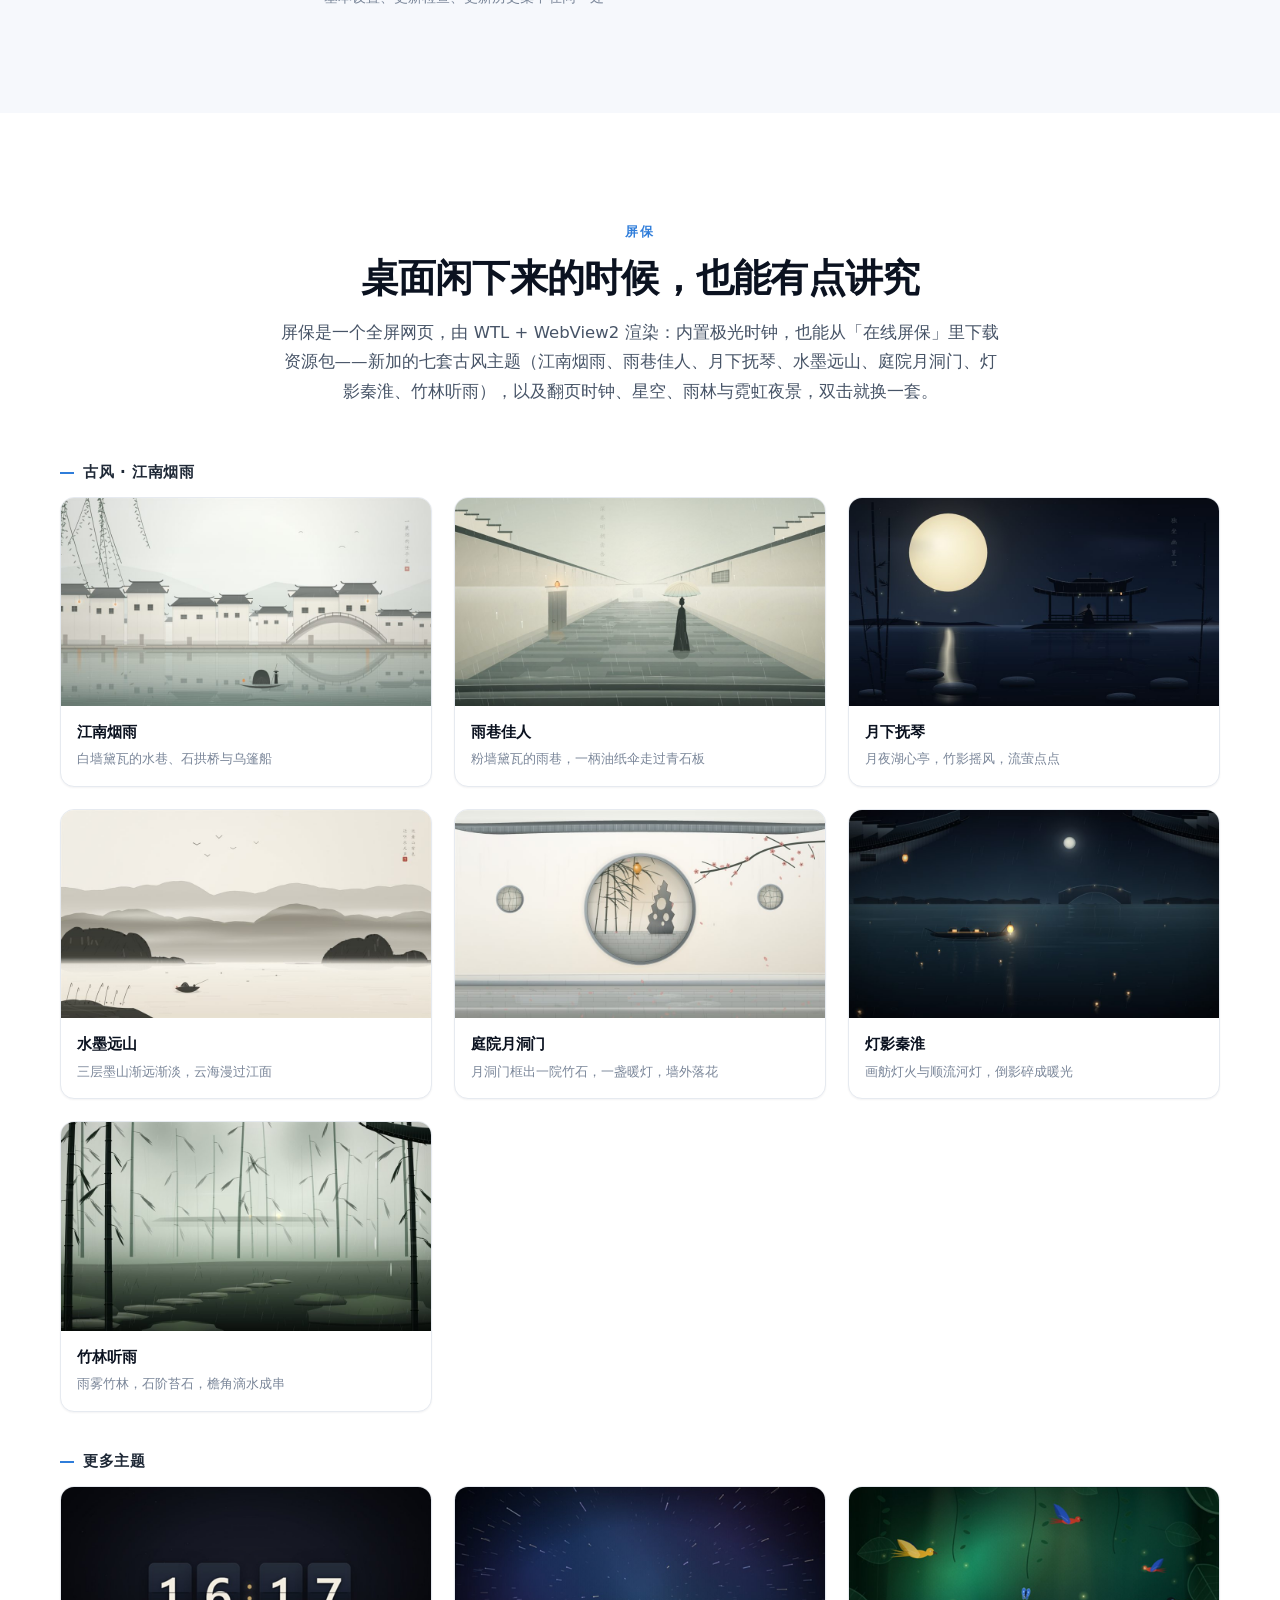
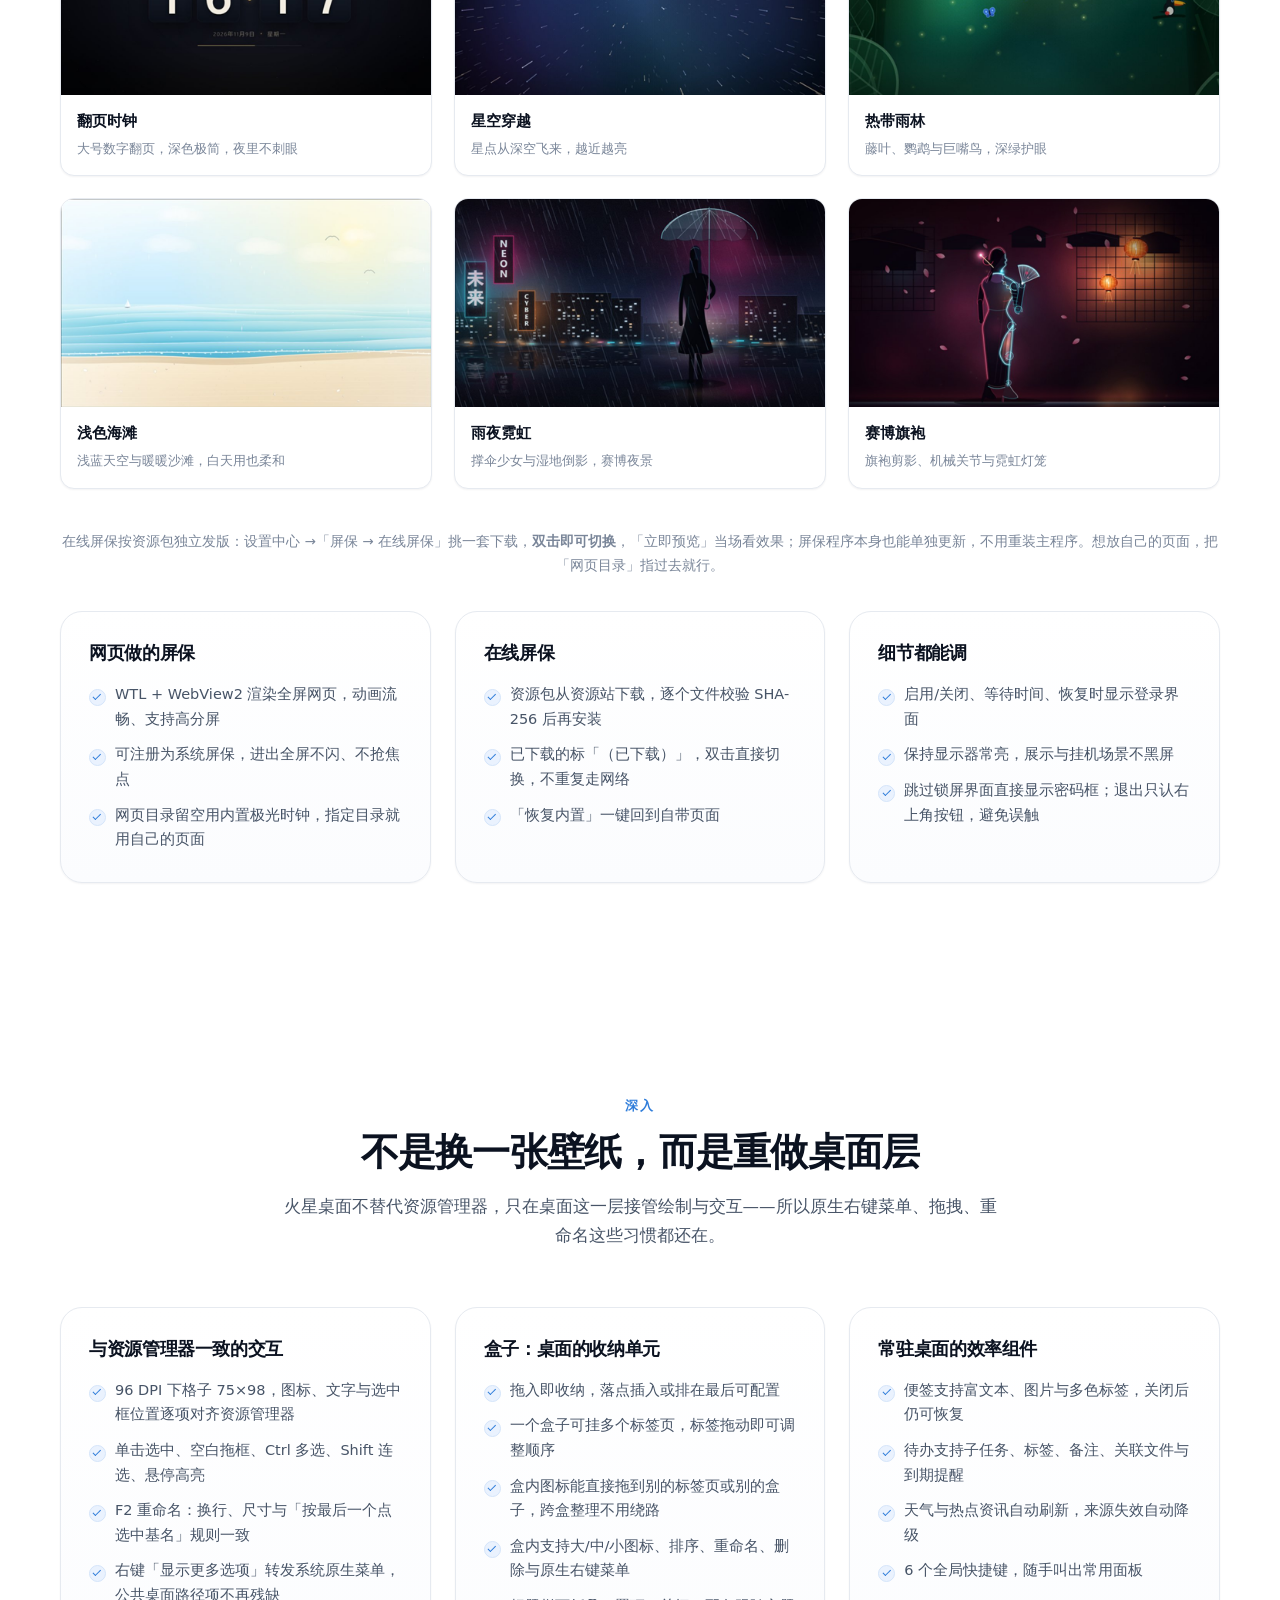
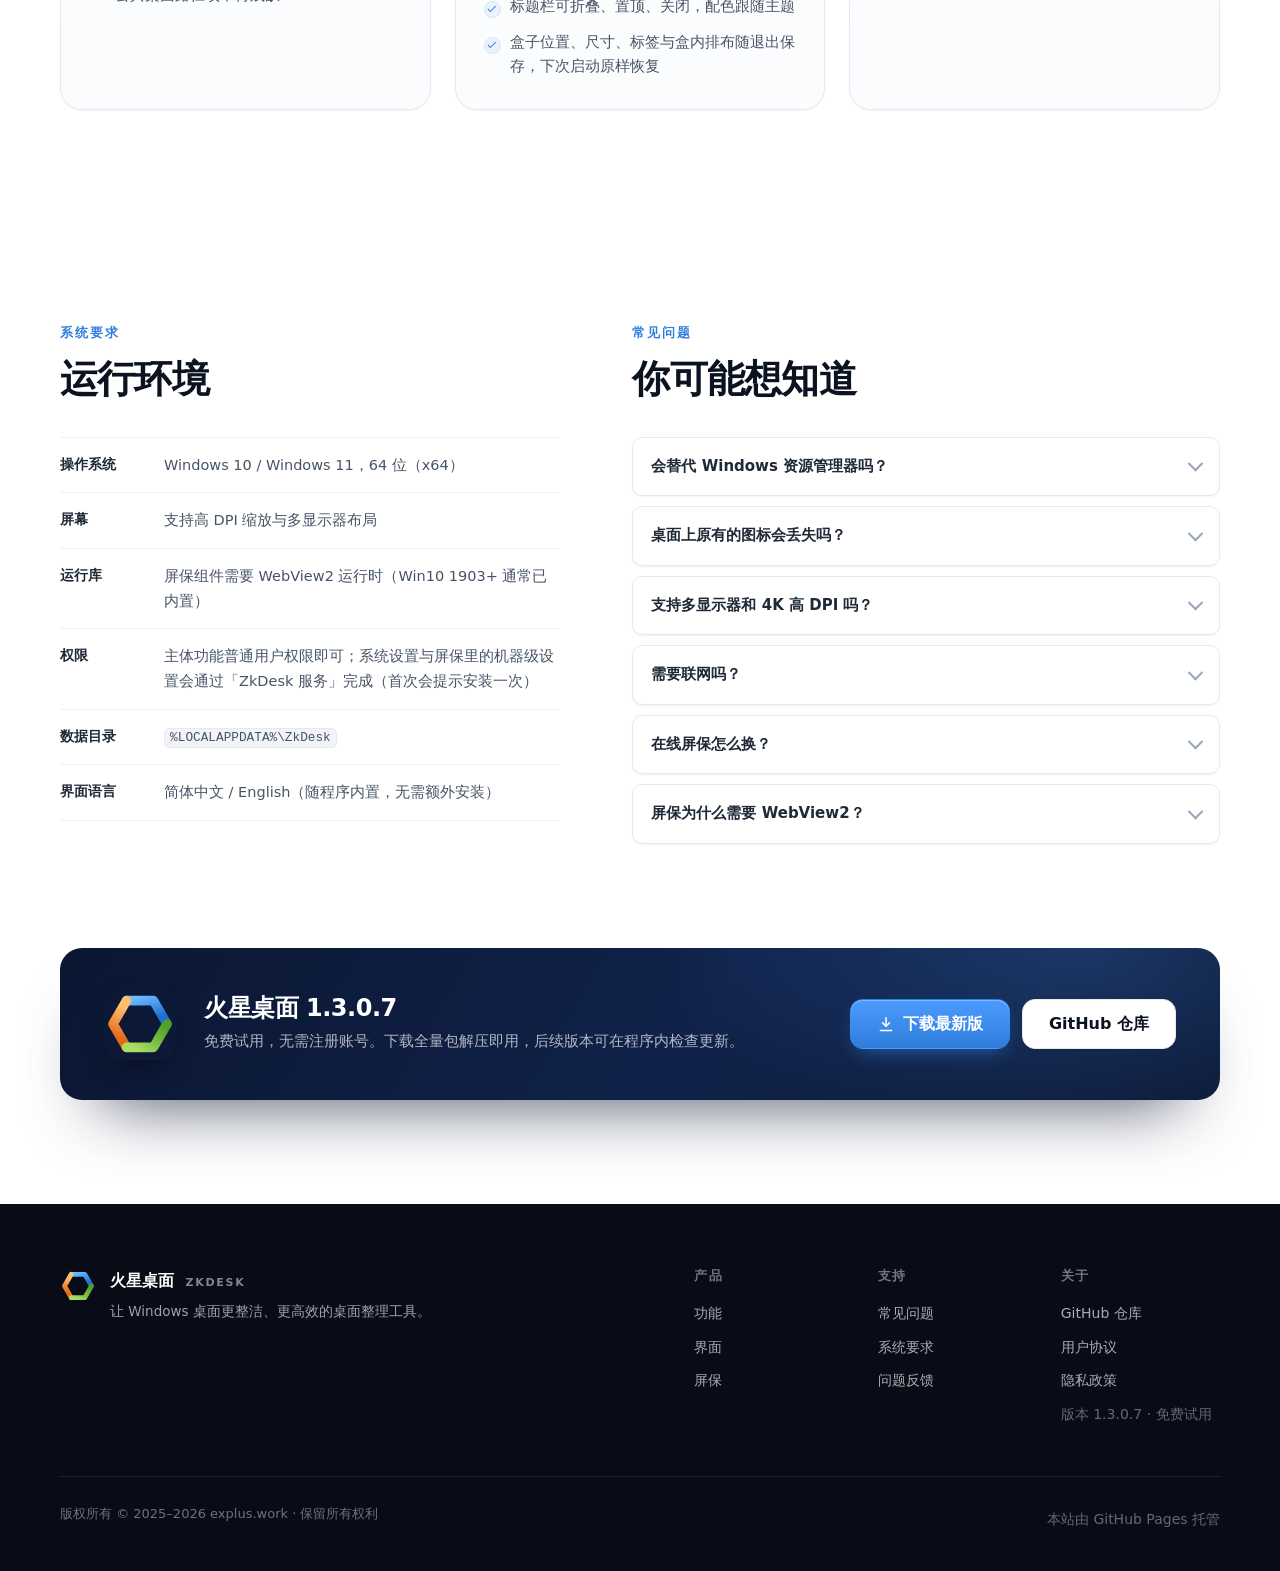
==== commit ad691b6d: "site: version 1.3.0.7" ====
--- a/index.html
+++ b/index.html
@@ -29,7 +29,7 @@
   "alternateName": "ZkDesk",
   "applicationCategory": "UtilitiesApplication",
   "operatingSystem": "Windows 10, Windows 11",
-  "softwareVersion": "1.3.0.6",
+  "softwareVersion": "1.3.0.7",
   "inLanguage": ["zh-CN", "en"],
   "description": "面向 Windows 10/11 的桌面整理工具：接管桌面图标与右键菜单，用「盒子」分区收纳（支持多标签、标签拖动与内容拖放），便签、待办、天气、热点资讯与工具箱常驻桌面，并提供在线屏保与在线更新。",
   "author": { "@type": "Organization", "name": "explus.work" },
@@ -96,7 +96,7 @@
     <div class="container hero-inner">
       <div class="hero-copy">
         <p class="eyebrow">
-          <span class="pill">v<span class="js-version">1.3.0.6</span></span>
+          <span class="pill">v<span class="js-version">1.3.0.7</span></span>
           <span class="pill pill-free">免费试用</span>
           <span class="eyebrow-text">Windows 10 / 11 · x64 · 简体中文 / English</span>
         </p>
@@ -468,7 +468,7 @@
     <div class="container cta-inner reveal">
       <img class="cta-logo" src="assets/img/logo.svg" alt="" width="72" height="72">
       <div class="cta-copy">
-        <h2>火星桌面 <span class="js-version">1.3.0.6</span></h2>
+        <h2>火星桌面 <span class="js-version">1.3.0.7</span></h2>
         <p>免费试用，无需注册账号。下载全量包解压即用，后续版本可在程序内检查更新。</p>
       </div>
       <div class="cta-actions">
@@ -511,7 +511,7 @@
         <a href="https://github.com/jojocaptain520/jojocaptain520.github.io" target="_blank" rel="noopener">GitHub 仓库</a>
         <a href="terms.html">用户协议</a>
         <a href="privacy.html">隐私政策</a>
-        <span class="footer-muted">版本 <span class="js-version">1.3.0.6</span> · 免费试用</span>
+        <span class="footer-muted">版本 <span class="js-version">1.3.0.7</span> · 免费试用</span>
       </div>
     </nav>
   </div>
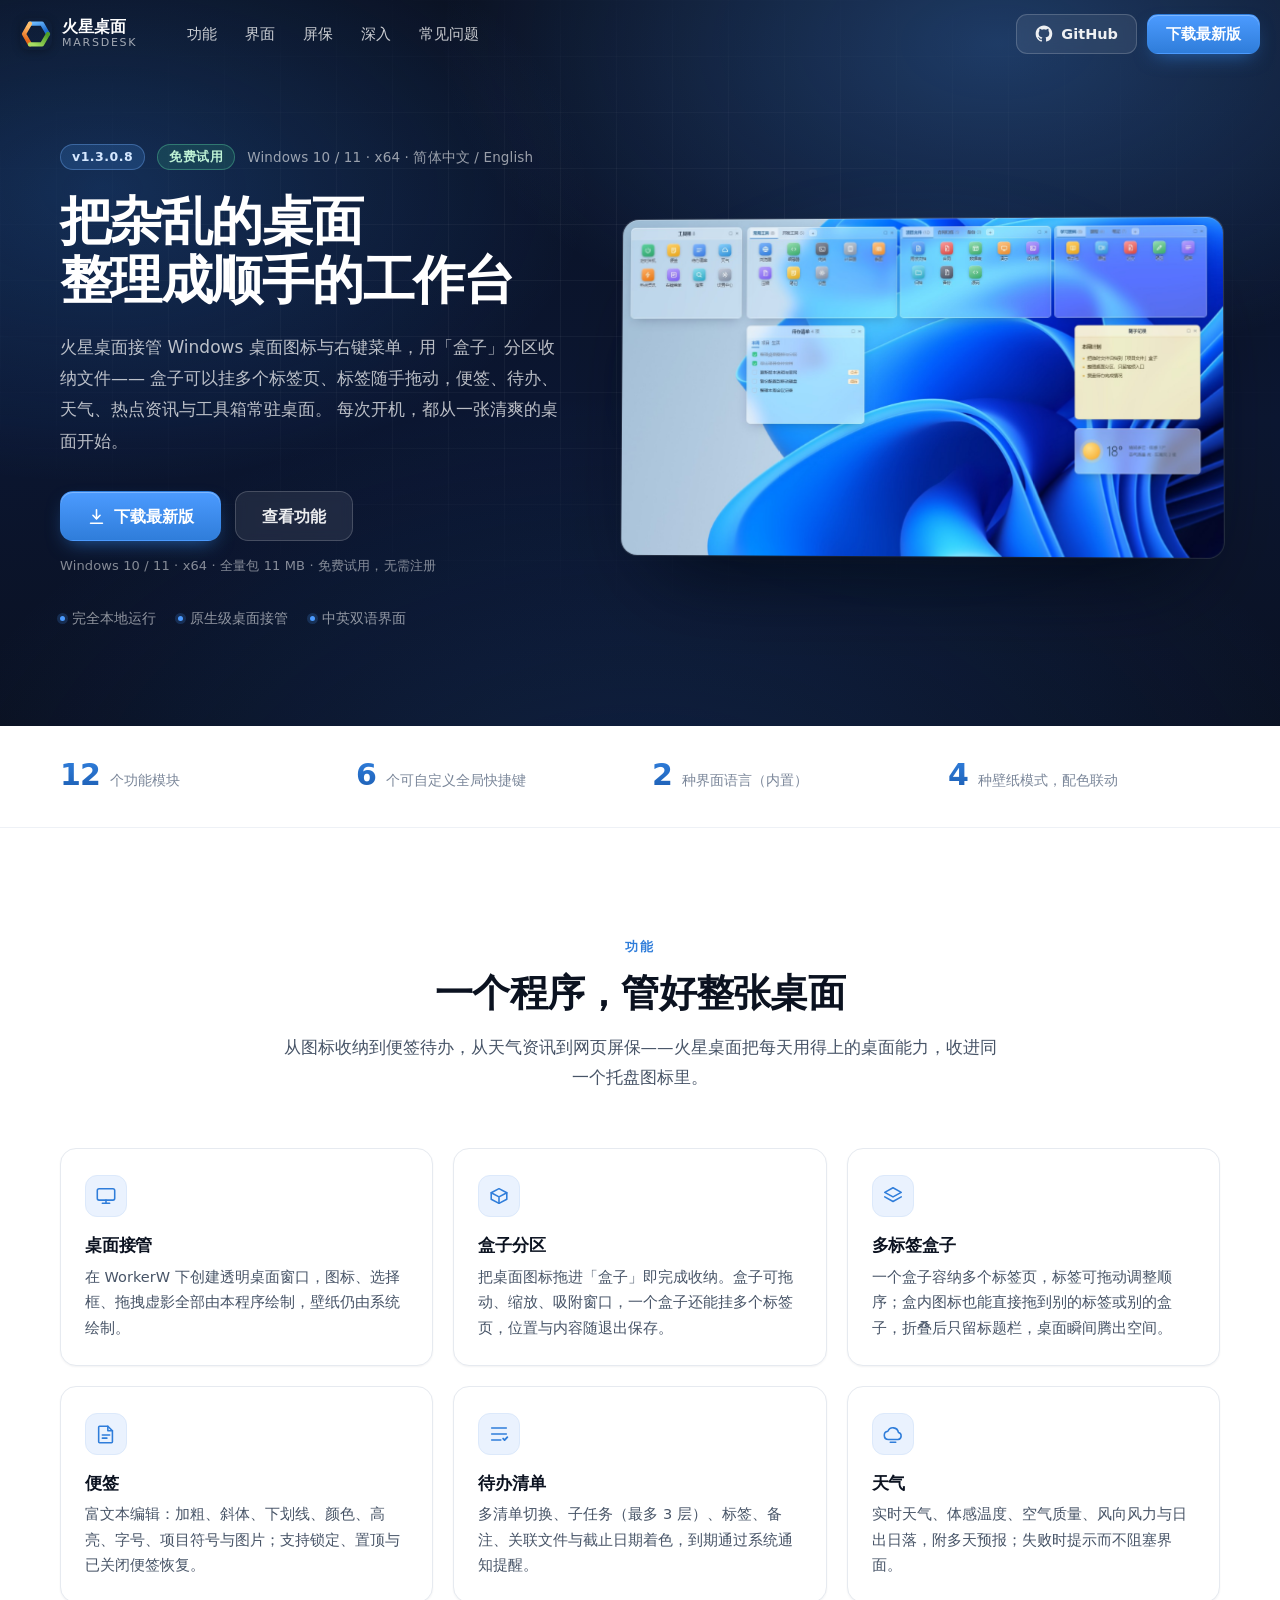
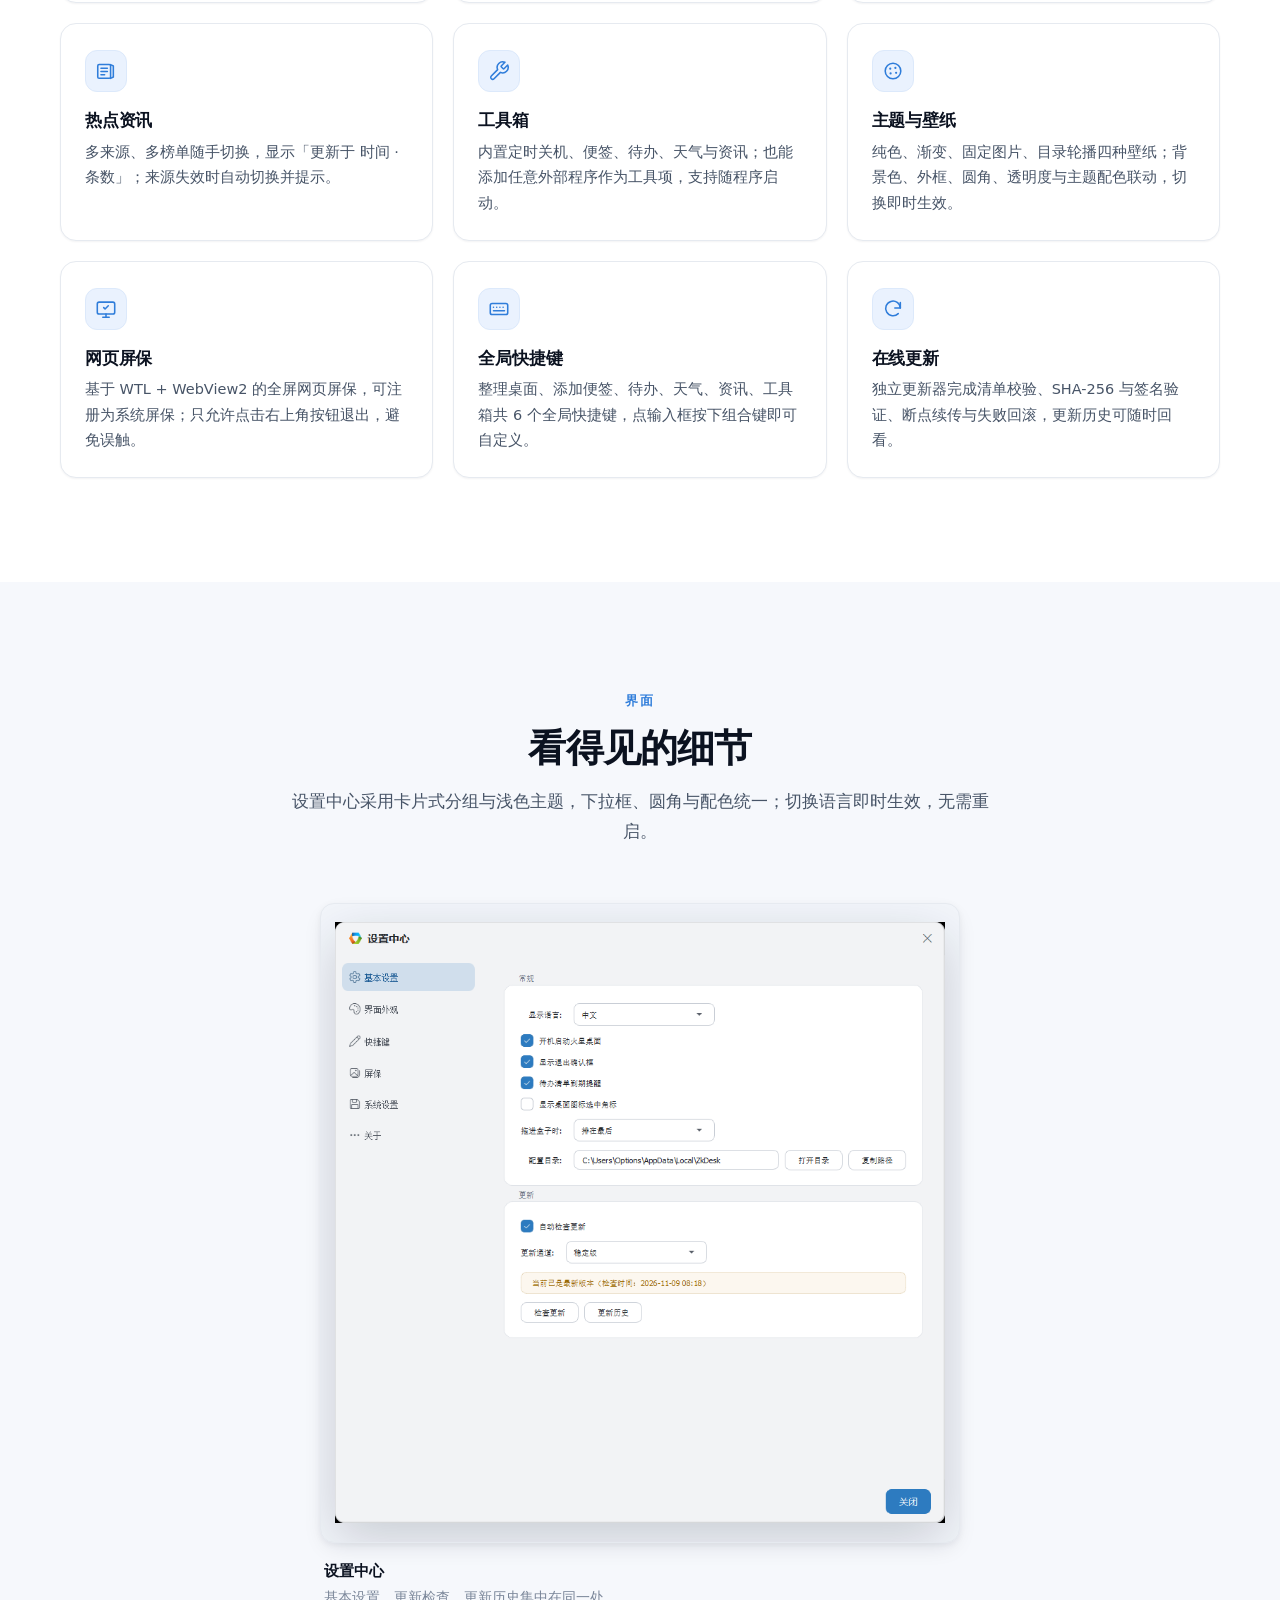
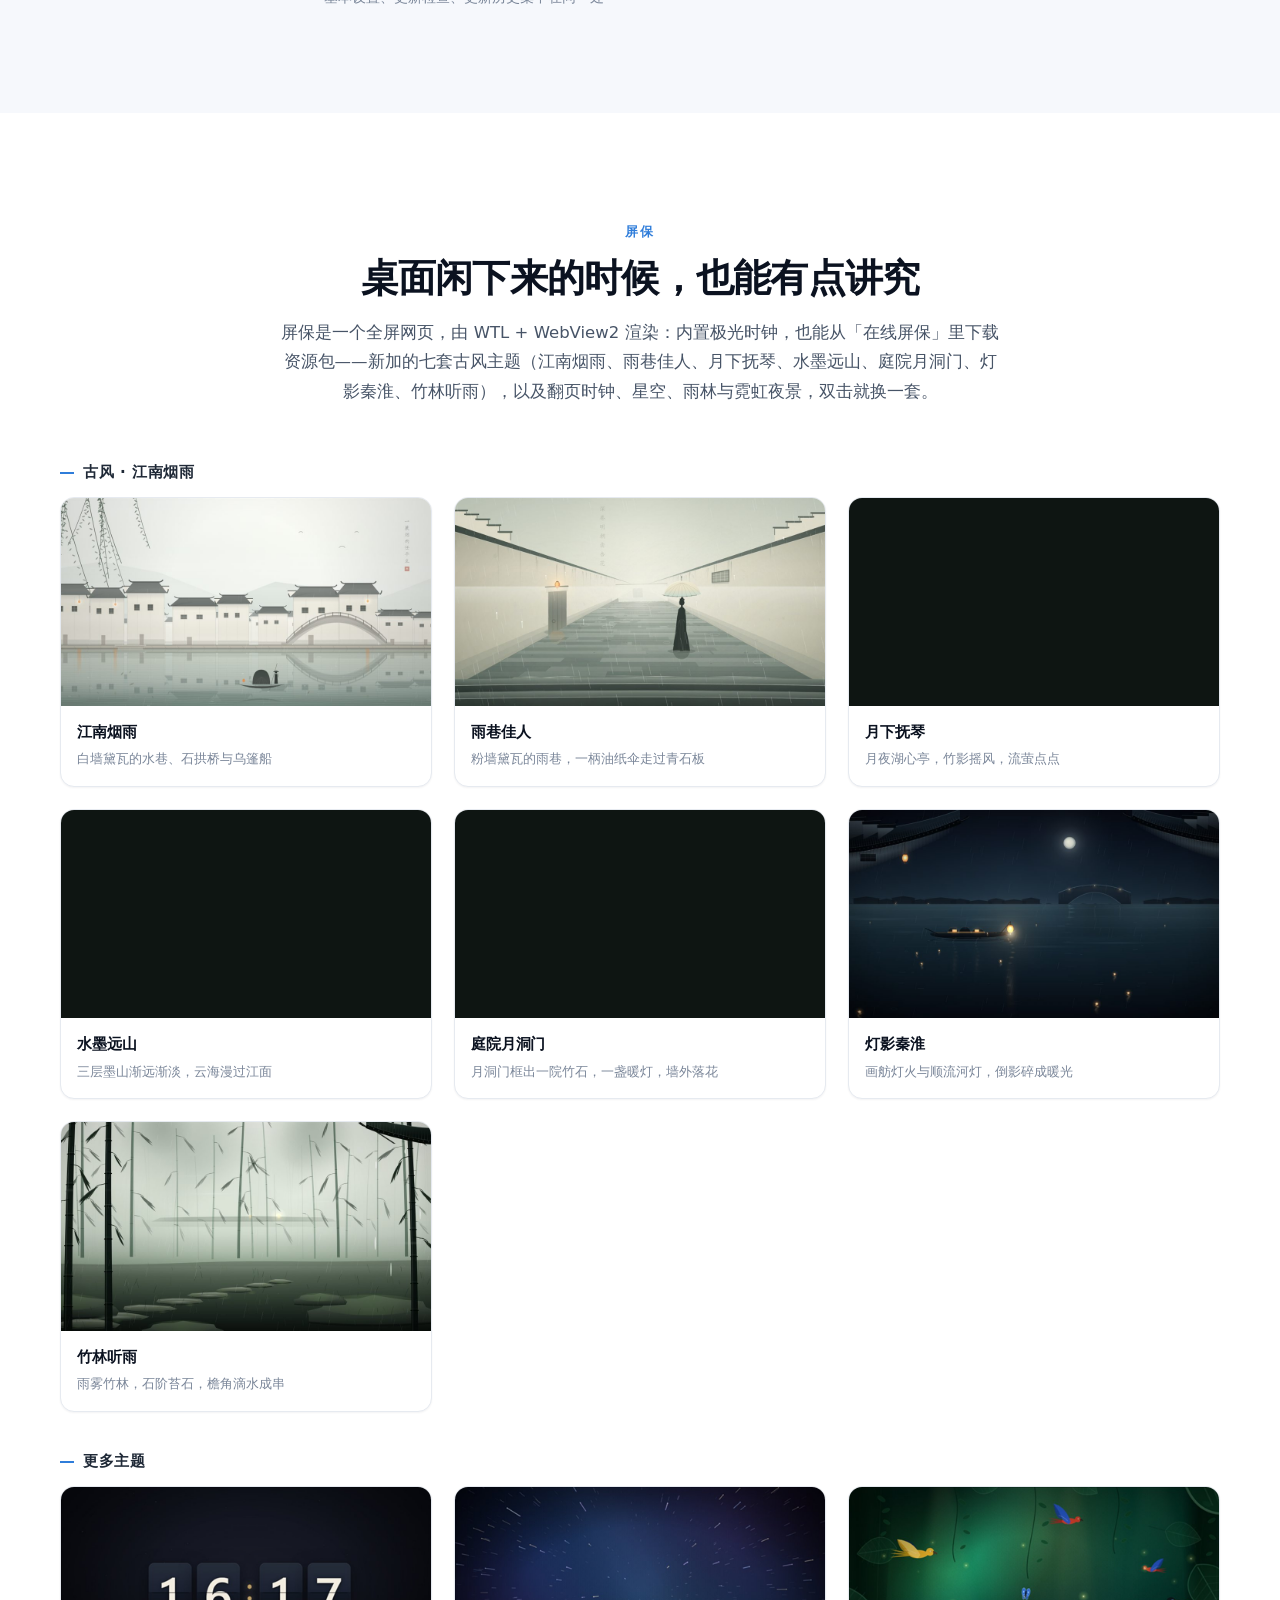
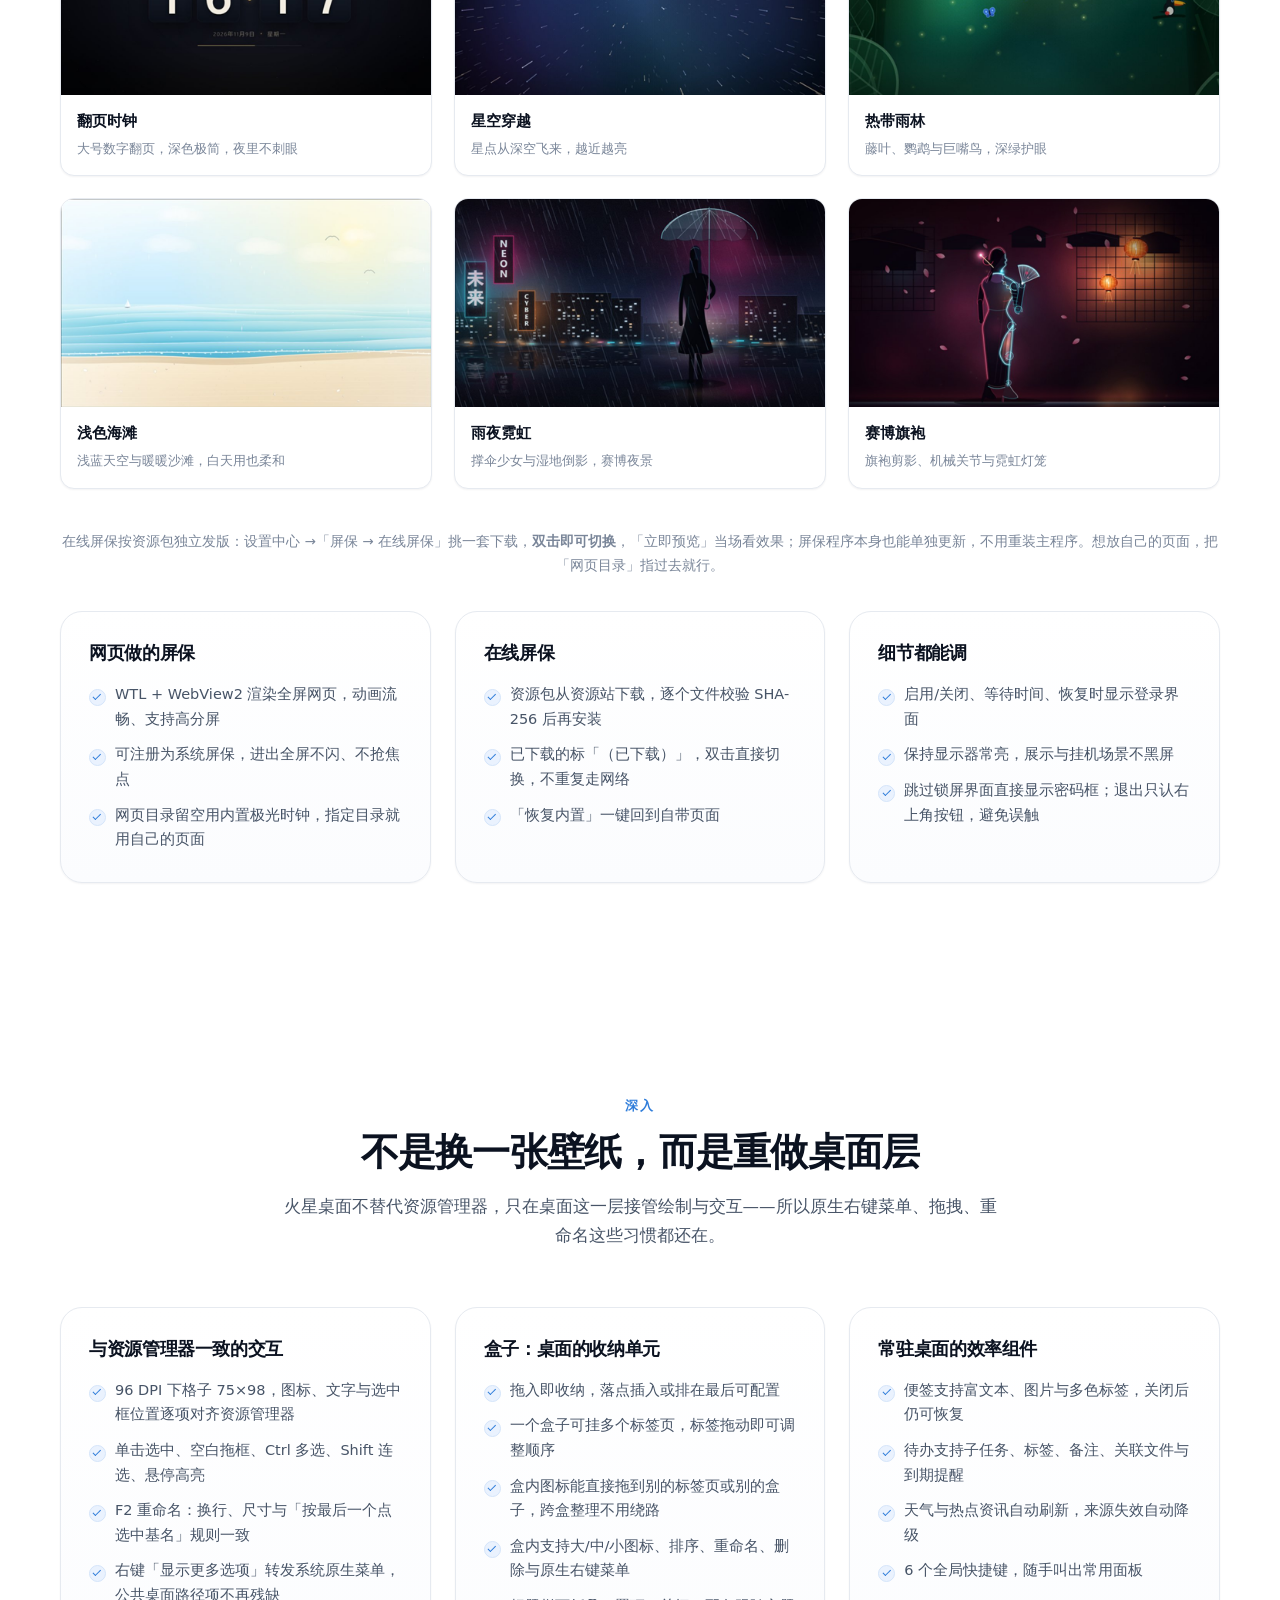
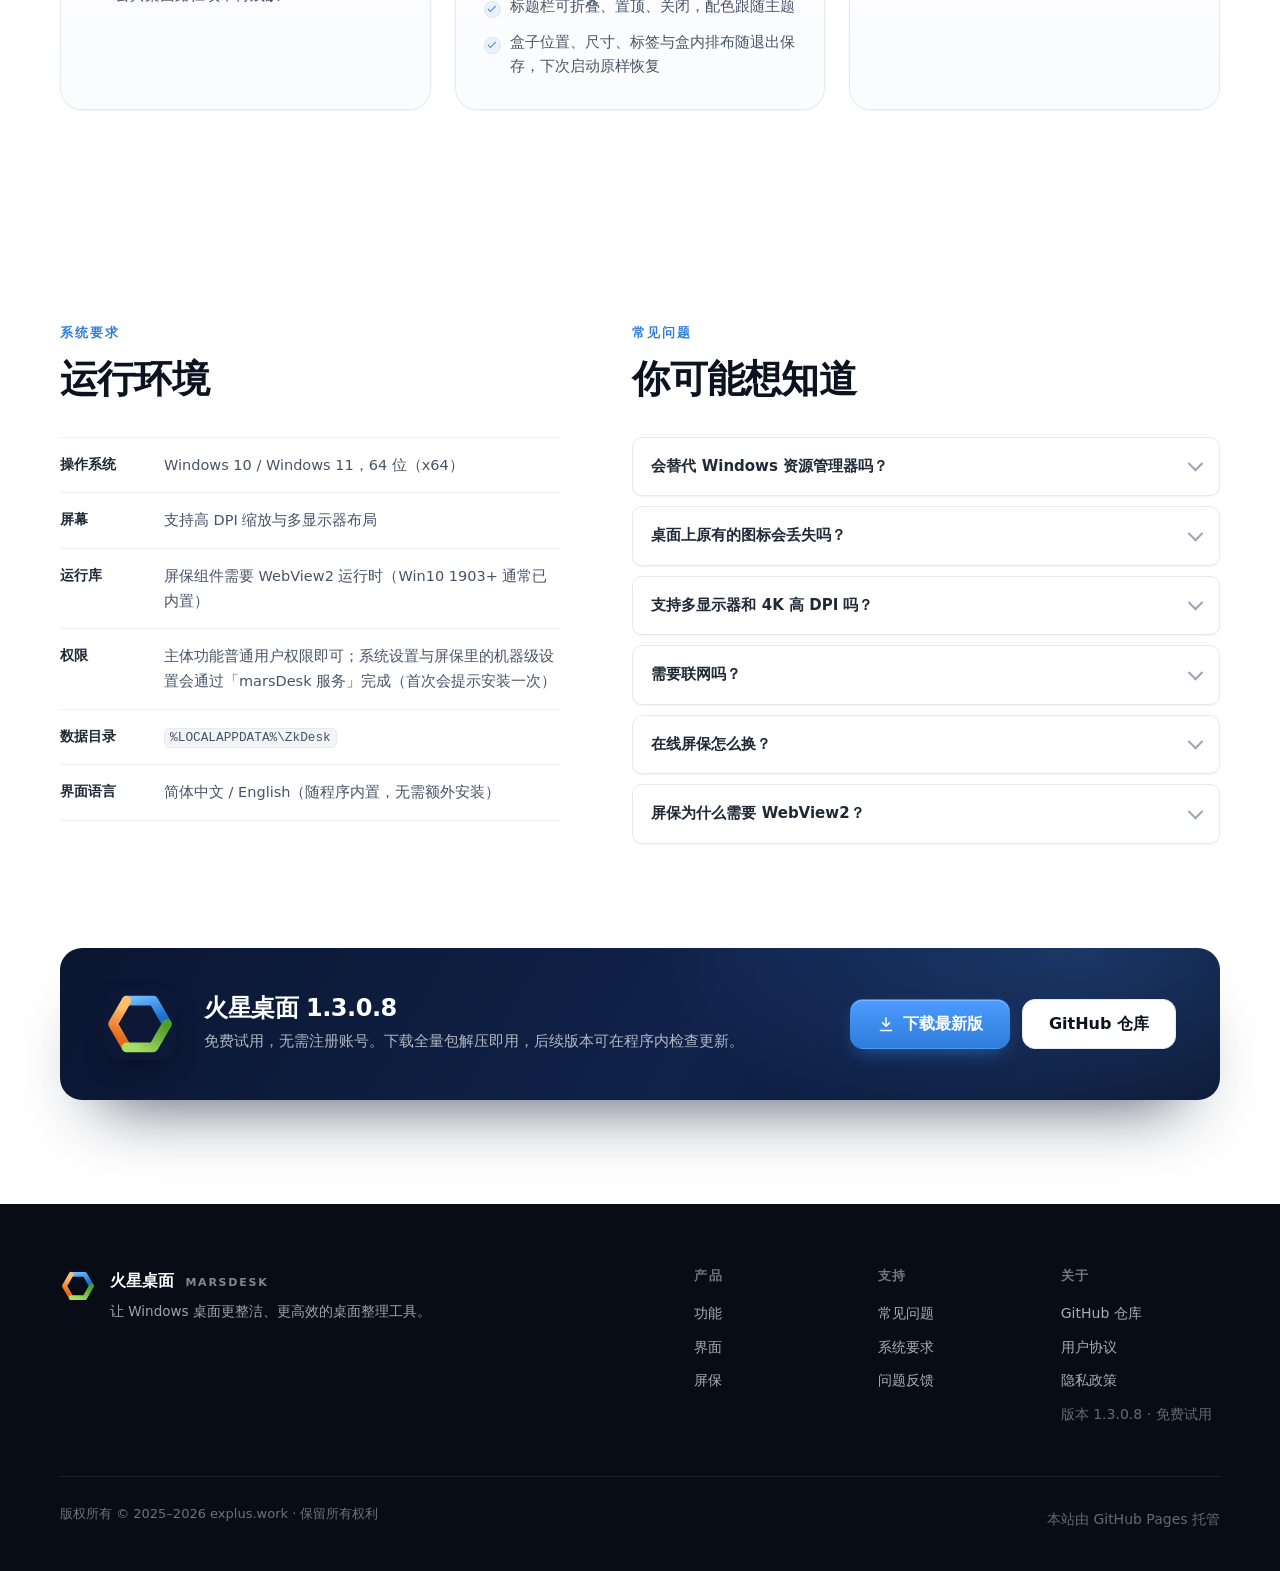
==== commit 101e1c89: "release 1.3.0.8: 官网品牌名改为 marsDesk 并同步版本号" ====
--- a/index.html
+++ b/index.html
@@ -3,17 +3,17 @@
 <head>
 <meta charset="utf-8">
 <meta name="viewport" content="width=device-width, initial-scale=1">
-<title>火星桌面 ZkDesk — 让 Windows 桌面更整洁、更高效</title>
-<meta name="description" content="火星桌面（ZkDesk）是一款面向 Windows 10/11 的桌面整理工具：接管桌面图标与右键菜单，用「盒子」分区收纳（支持多标签、标签拖动与内容拖放），便签、待办、天气、资讯与工具箱常驻桌面，并提供在线屏保与在线更新。">
+<title>火星桌面 marsDesk — 让 Windows 桌面更整洁、更高效</title>
+<meta name="description" content="火星桌面（marsDesk）是一款面向 Windows 10/11 的桌面整理工具：接管桌面图标与右键菜单，用「盒子」分区收纳（支持多标签、标签拖动与内容拖放），便签、待办、天气、资讯与工具箱常驻桌面，并提供在线屏保与在线更新。">
 <meta name="theme-color" content="#0A1122">
 <meta property="og:type" content="website">
-<meta property="og:title" content="火星桌面 ZkDesk — 让 Windows 桌面更整洁、更高效">
+<meta property="og:title" content="火星桌面 marsDesk — 让 Windows 桌面更整洁、更高效">
 <meta property="og:description" content="接管桌面图标与右键菜单，用「盒子」分区收纳（多标签、标签拖动、内容拖放），便签、待办、天气、资讯常驻桌面，附带在线屏保。支持 Windows 10/11 x64。">
 <meta property="og:image" content="https://www.explus.work/assets/img/og.jpg">
 <meta property="og:url" content="https://www.explus.work/">
-<meta property="og:site_name" content="火星桌面 ZkDesk">
+<meta property="og:site_name" content="火星桌面 marsDesk">
 <meta name="twitter:card" content="summary_large_image">
-<meta name="twitter:title" content="火星桌面 ZkDesk">
+<meta name="twitter:title" content="火星桌面 marsDesk">
 <meta name="twitter:description" content="面向 Windows 10/11 的桌面整理工具：桌面接管、多标签盒子、便签待办、天气资讯与在线屏保。">
 <meta name="twitter:image" content="https://www.explus.work/assets/img/og.jpg">
 <link rel="canonical" href="https://www.explus.work/">
@@ -26,10 +26,10 @@
   "@context": "https://schema.org",
   "@type": "SoftwareApplication",
   "name": "火星桌面",
-  "alternateName": "ZkDesk",
+  "alternateName": "marsDesk",
   "applicationCategory": "UtilitiesApplication",
   "operatingSystem": "Windows 10, Windows 11",
-  "softwareVersion": "1.3.0.7",
+  "softwareVersion": "1.3.0.8",
   "inLanguage": ["zh-CN", "en"],
   "description": "面向 Windows 10/11 的桌面整理工具：接管桌面图标与右键菜单，用「盒子」分区收纳（支持多标签、标签拖动与内容拖放），便签、待办、天气、热点资讯与工具箱常驻桌面，并提供在线屏保与在线更新。",
   "author": { "@type": "Organization", "name": "explus.work" },
@@ -51,7 +51,7 @@
       <img src="assets/img/logo.svg" alt="" width="32" height="32">
       <span class="brand-text">
         <strong>火星桌面</strong>
-        <em>ZkDesk</em>
+        <em>marsDesk</em>
       </span>
     </a>
 
@@ -96,7 +96,7 @@
     <div class="container hero-inner">
       <div class="hero-copy">
         <p class="eyebrow">
-          <span class="pill">v<span class="js-version">1.3.0.7</span></span>
+          <span class="pill">v<span class="js-version">1.3.0.8</span></span>
           <span class="pill pill-free">免费试用</span>
           <span class="eyebrow-text">Windows 10 / 11 · x64 · 简体中文 / English</span>
         </p>
@@ -421,7 +421,7 @@
             <div><dt>操作系统</dt><dd>Windows 10 / Windows 11，64 位（x64）</dd></div>
             <div><dt>屏幕</dt><dd>支持高 DPI 缩放与多显示器布局</dd></div>
             <div><dt>运行库</dt><dd>屏保组件需要 WebView2 运行时（Win10 1903+ 通常已内置）</dd></div>
-            <div><dt>权限</dt><dd>主体功能普通用户权限即可；系统设置与屏保里的机器级设置会通过「ZkDesk 服务」完成（首次会提示安装一次）</dd></div>
+            <div><dt>权限</dt><dd>主体功能普通用户权限即可；系统设置与屏保里的机器级设置会通过「marsDesk 服务」完成（首次会提示安装一次）</dd></div>
             <div><dt>数据目录</dt><dd><code>%LOCALAPPDATA%\ZkDesk</code></dd></div>
             <div><dt>界面语言</dt><dd>简体中文 / English（随程序内置，无需额外安装）</dd></div>
           </dl>
@@ -468,7 +468,7 @@
     <div class="container cta-inner reveal">
       <img class="cta-logo" src="assets/img/logo.svg" alt="" width="72" height="72">
       <div class="cta-copy">
-        <h2>火星桌面 <span class="js-version">1.3.0.7</span></h2>
+        <h2>火星桌面 <span class="js-version">1.3.0.8</span></h2>
         <p>免费试用，无需注册账号。下载全量包解压即用，后续版本可在程序内检查更新。</p>
       </div>
       <div class="cta-actions">
@@ -488,7 +488,7 @@
     <div class="footer-brand">
       <img src="assets/img/logo.svg" alt="" width="36" height="36">
       <div>
-        <strong>火星桌面 <em>ZkDesk</em></strong>
+        <strong>火星桌面 <em>marsDesk</em></strong>
         <p>让 Windows 桌面更整洁、更高效的桌面整理工具。</p>
       </div>
     </div>
@@ -511,7 +511,7 @@
         <a href="https://github.com/jojocaptain520/jojocaptain520.github.io" target="_blank" rel="noopener">GitHub 仓库</a>
         <a href="terms.html">用户协议</a>
         <a href="privacy.html">隐私政策</a>
-        <span class="footer-muted">版本 <span class="js-version">1.3.0.7</span> · 免费试用</span>
+        <span class="footer-muted">版本 <span class="js-version">1.3.0.8</span> · 免费试用</span>
       </div>
     </nav>
   </div>
--- a/assets/css/style.css
+++ b/assets/css/style.css
@@ -1,5 +1,5 @@
 /* ============================================================
-   火星桌面 ZkDesk — 官网样式
+   火星桌面 marsDesk — 官网样式
    零依赖：系统字体 + 纯 CSS，无外部 CDN（GitHub Pages 直出）
    ============================================================ */
 
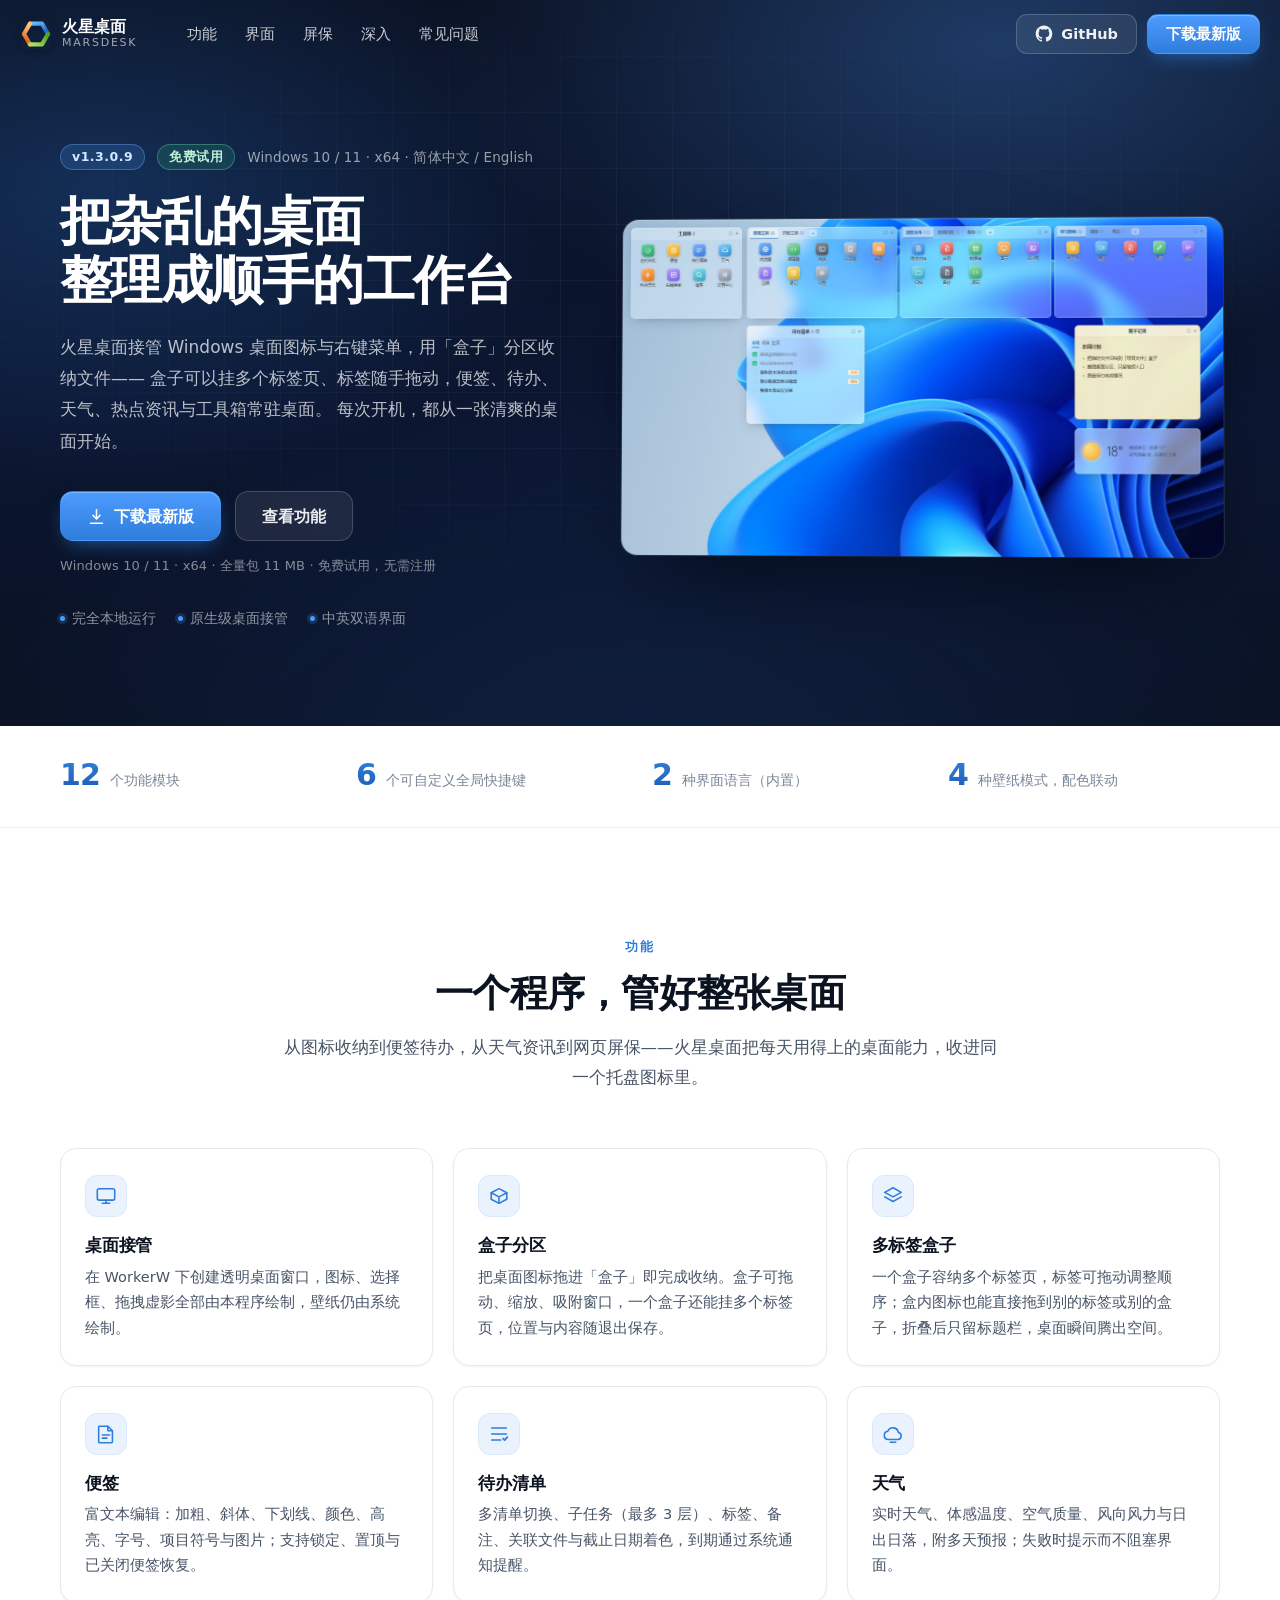
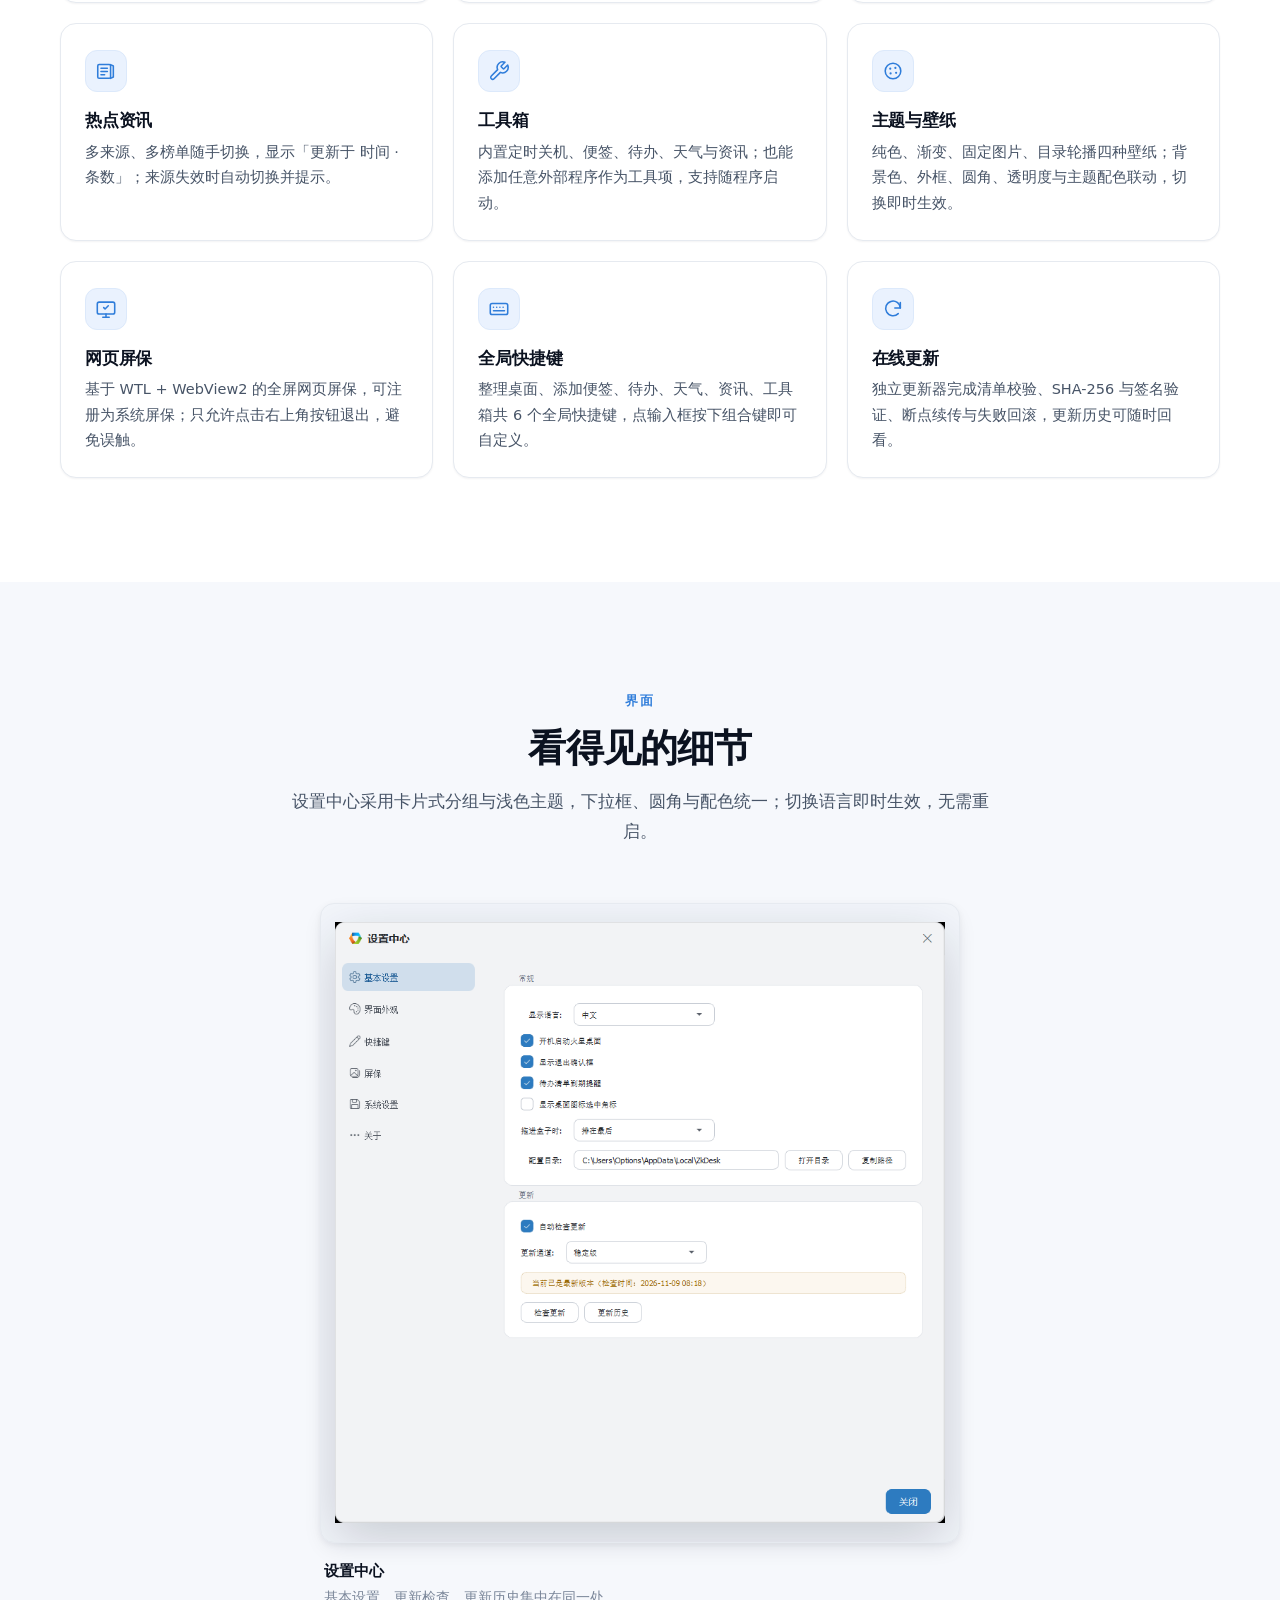
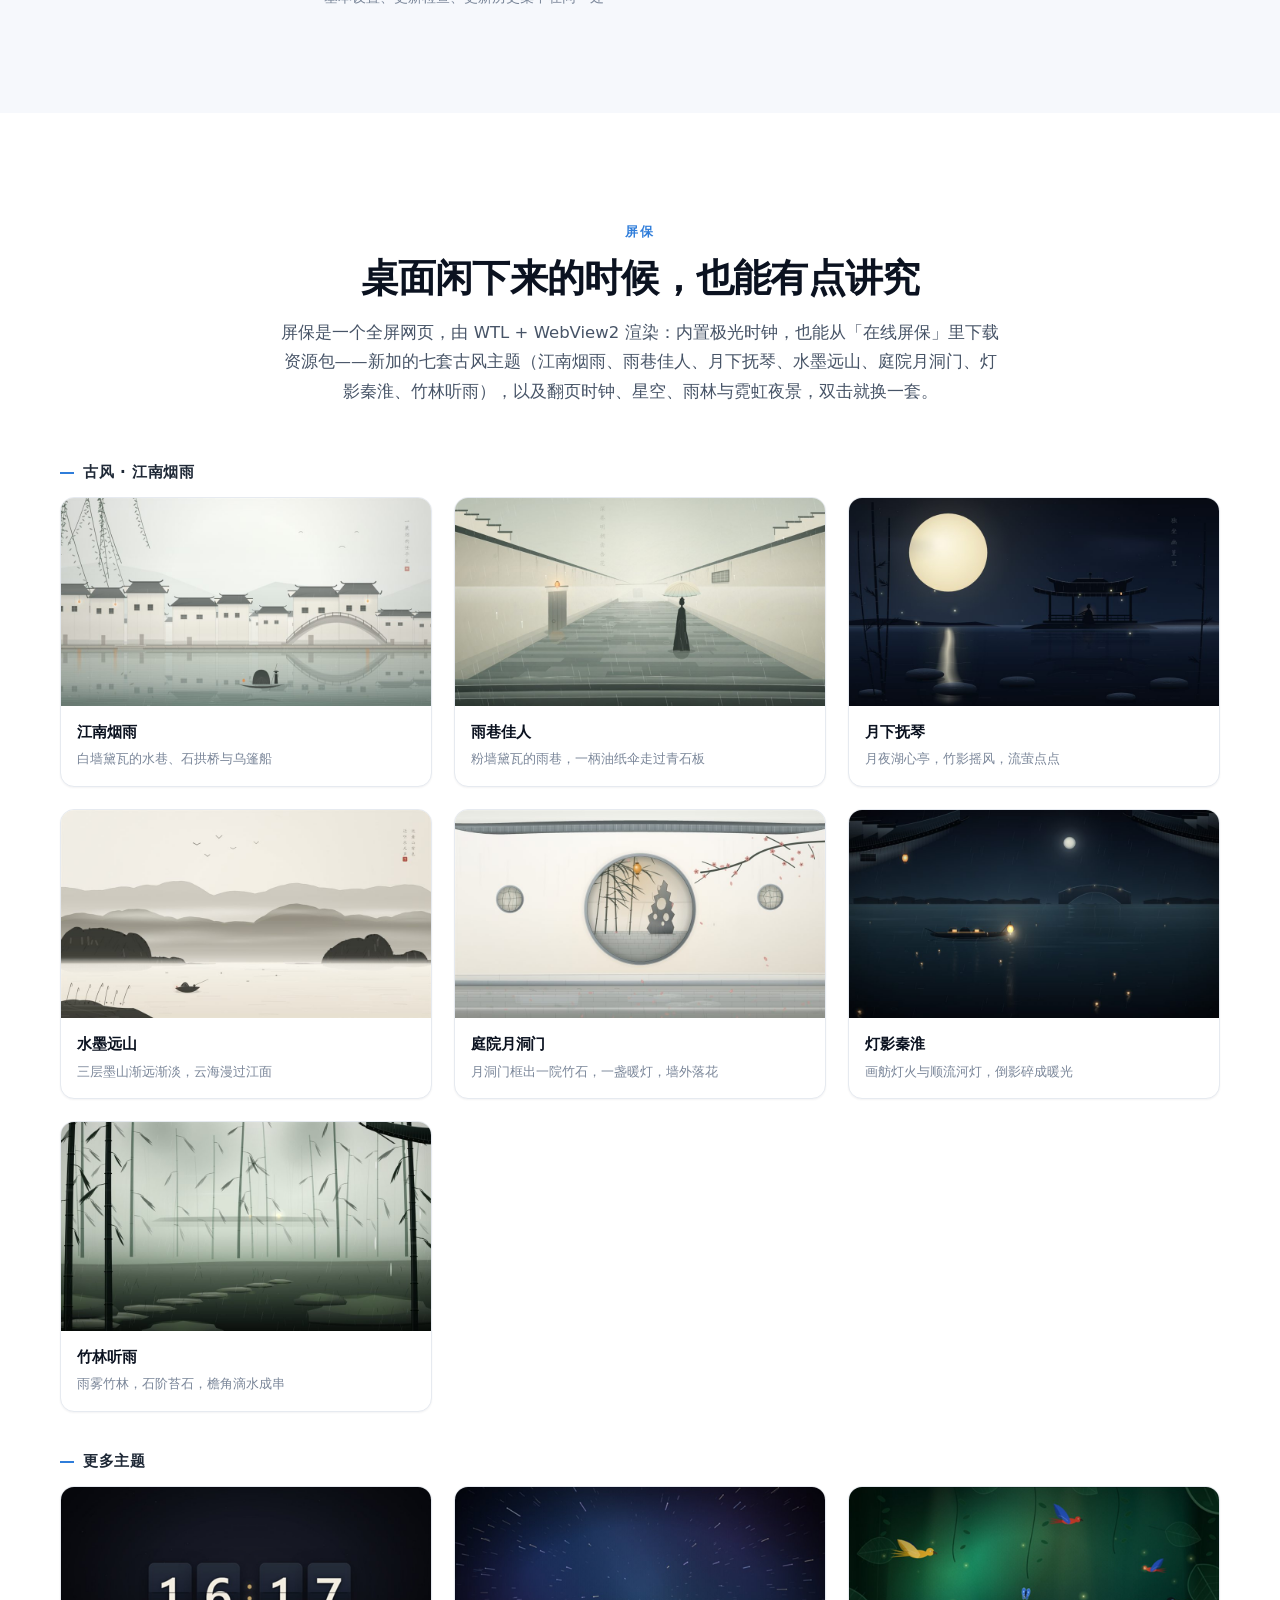
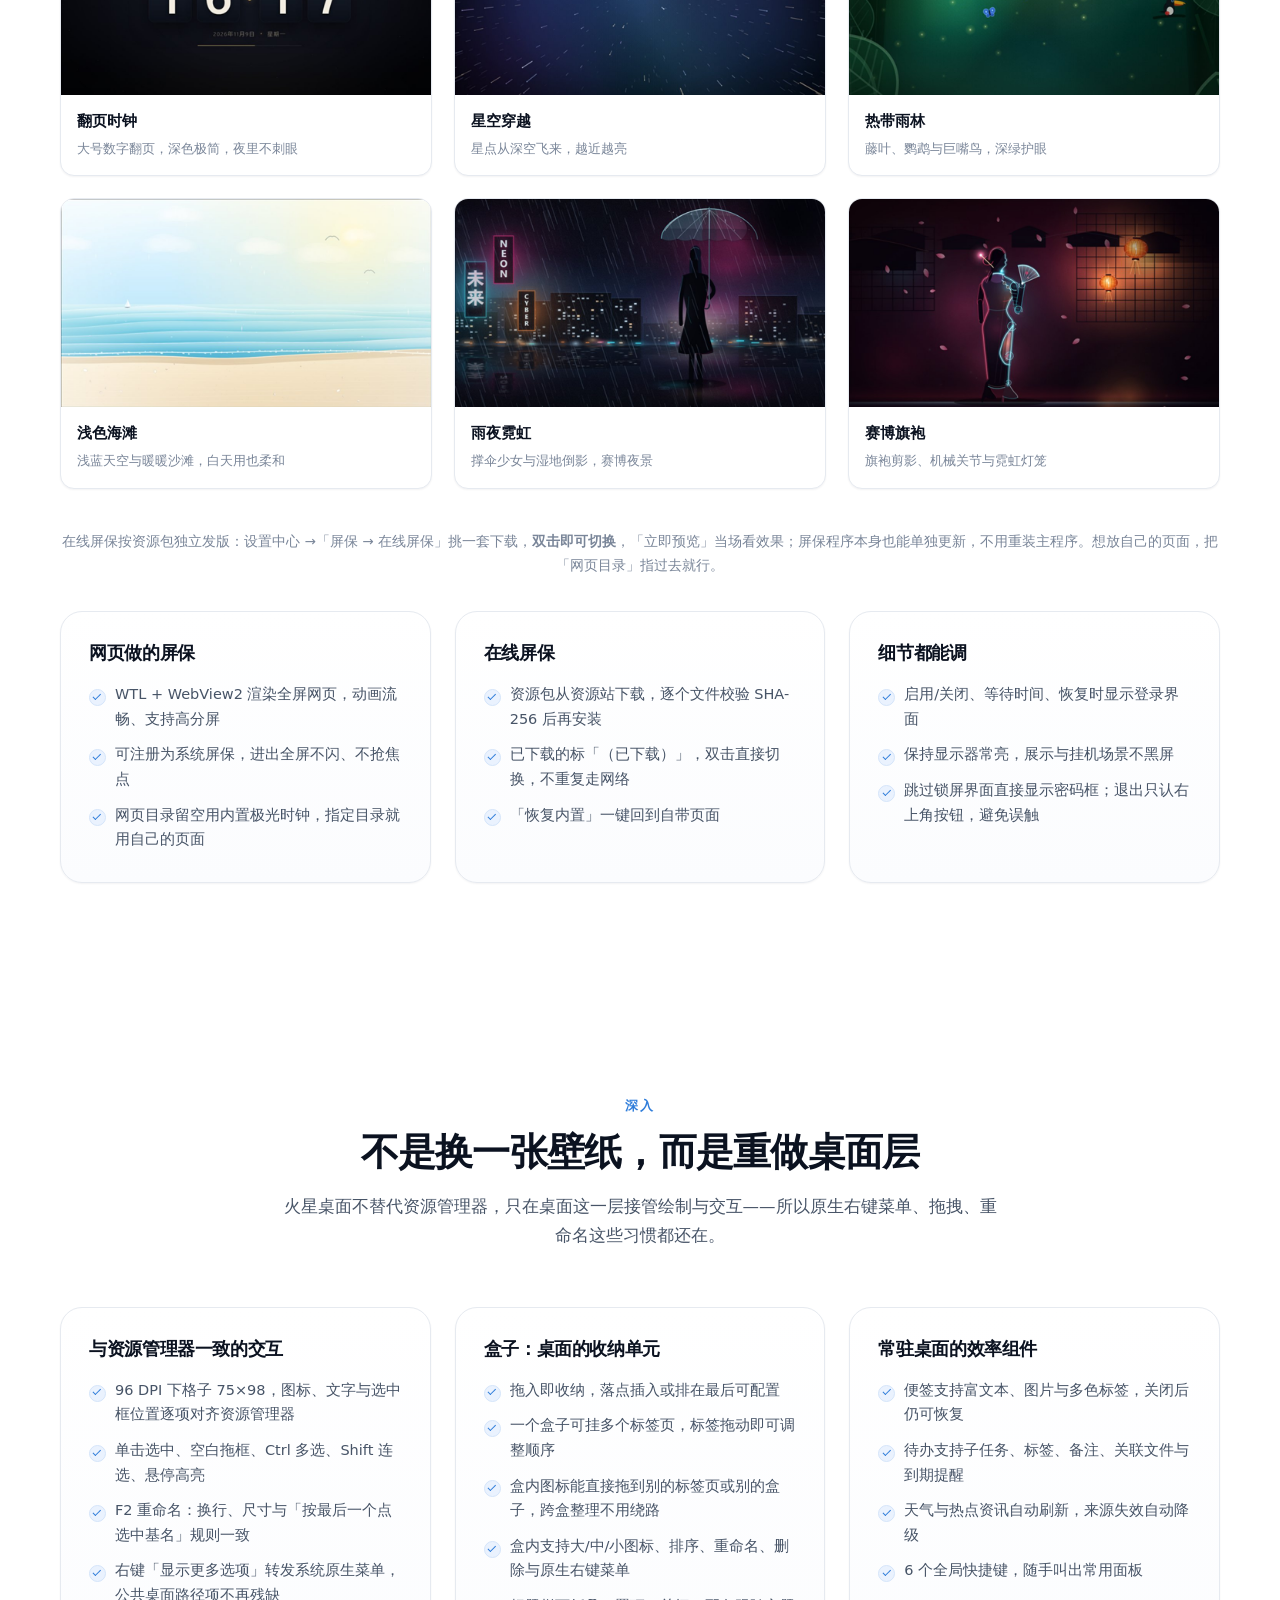
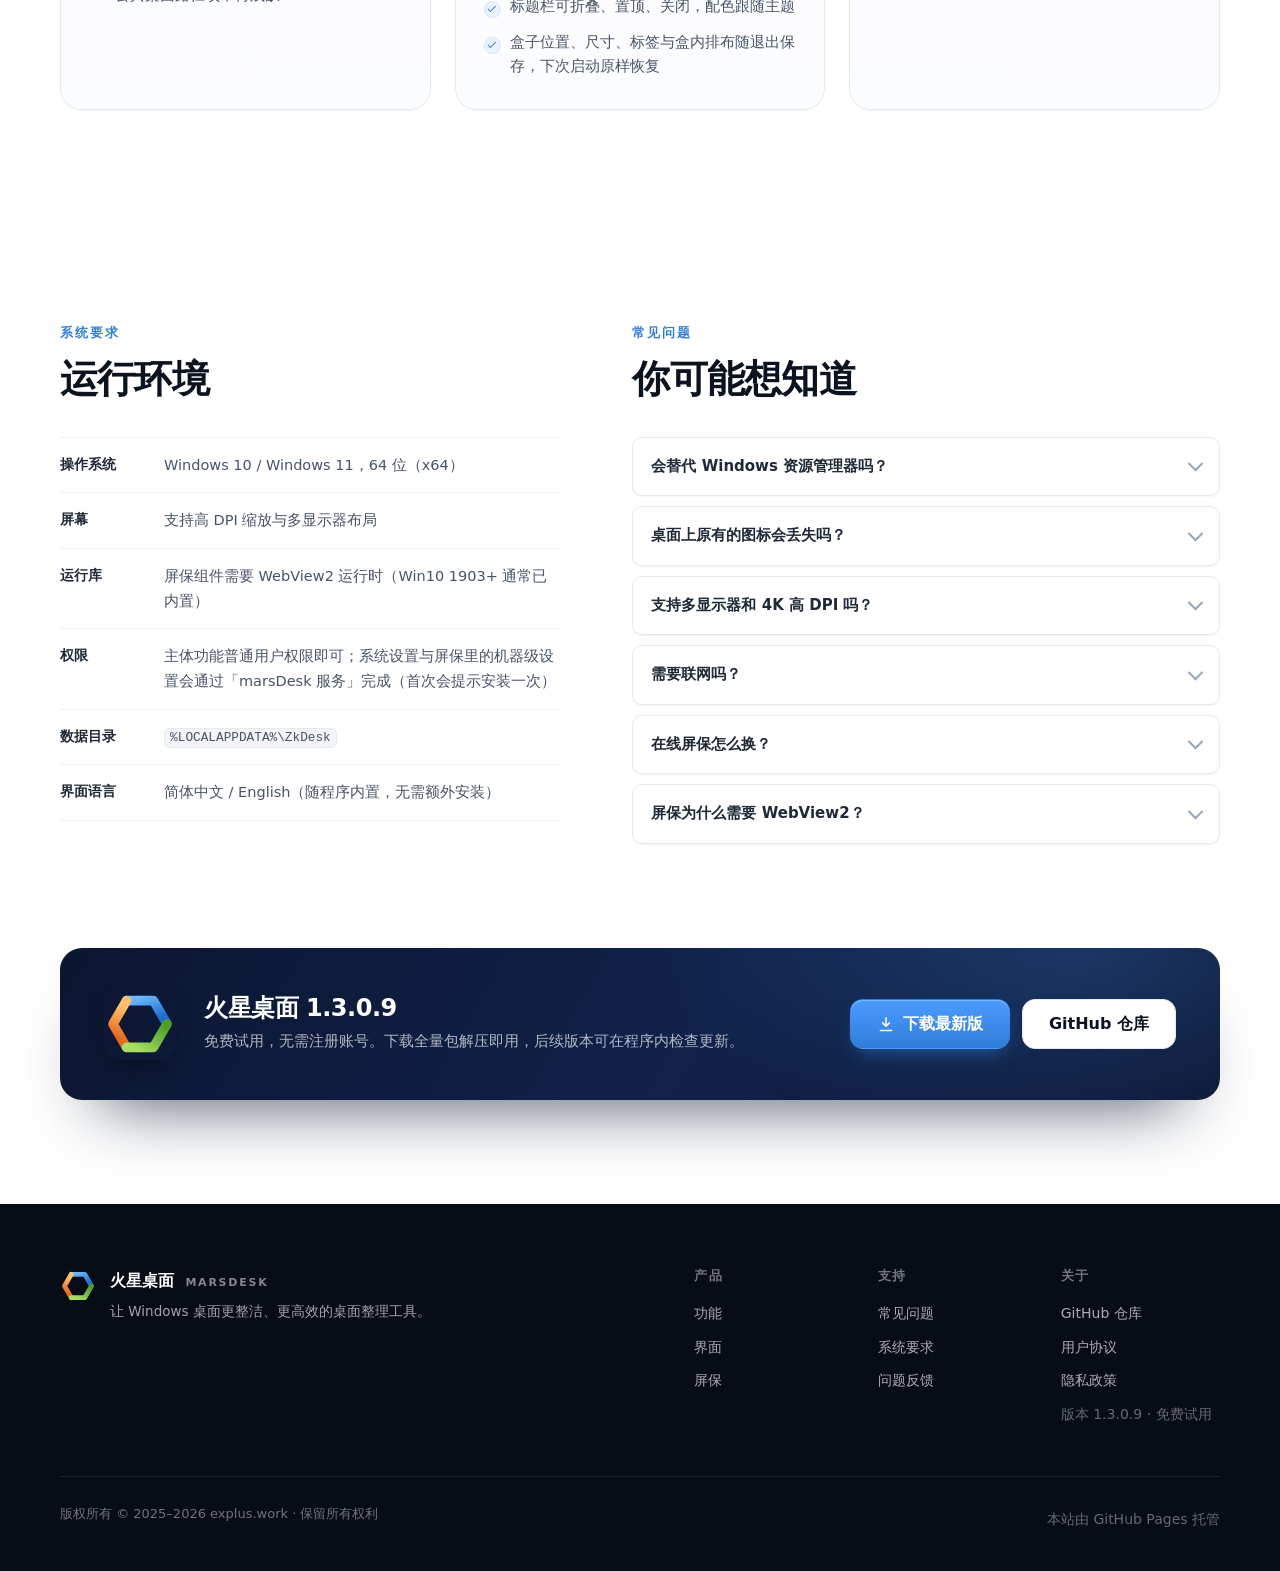
==== commit 0ed19836: "site: version 1.3.0.9" ====
--- a/index.html
+++ b/index.html
@@ -29,7 +29,7 @@
   "alternateName": "marsDesk",
   "applicationCategory": "UtilitiesApplication",
   "operatingSystem": "Windows 10, Windows 11",
-  "softwareVersion": "1.3.0.8",
+  "softwareVersion": "1.3.0.9",
   "inLanguage": ["zh-CN", "en"],
   "description": "面向 Windows 10/11 的桌面整理工具：接管桌面图标与右键菜单，用「盒子」分区收纳（支持多标签、标签拖动与内容拖放），便签、待办、天气、热点资讯与工具箱常驻桌面，并提供在线屏保与在线更新。",
   "author": { "@type": "Organization", "name": "explus.work" },
@@ -96,7 +96,7 @@
     <div class="container hero-inner">
       <div class="hero-copy">
         <p class="eyebrow">
-          <span class="pill">v<span class="js-version">1.3.0.8</span></span>
+          <span class="pill">v<span class="js-version">1.3.0.9</span></span>
           <span class="pill pill-free">免费试用</span>
           <span class="eyebrow-text">Windows 10 / 11 · x64 · 简体中文 / English</span>
         </p>
@@ -468,7 +468,7 @@
     <div class="container cta-inner reveal">
       <img class="cta-logo" src="assets/img/logo.svg" alt="" width="72" height="72">
       <div class="cta-copy">
-        <h2>火星桌面 <span class="js-version">1.3.0.8</span></h2>
+        <h2>火星桌面 <span class="js-version">1.3.0.9</span></h2>
         <p>免费试用，无需注册账号。下载全量包解压即用，后续版本可在程序内检查更新。</p>
       </div>
       <div class="cta-actions">
@@ -511,7 +511,7 @@
         <a href="https://github.com/jojocaptain520/jojocaptain520.github.io" target="_blank" rel="noopener">GitHub 仓库</a>
         <a href="terms.html">用户协议</a>
         <a href="privacy.html">隐私政策</a>
-        <span class="footer-muted">版本 <span class="js-version">1.3.0.8</span> · 免费试用</span>
+        <span class="footer-muted">版本 <span class="js-version">1.3.0.9</span> · 免费试用</span>
       </div>
     </nav>
   </div>
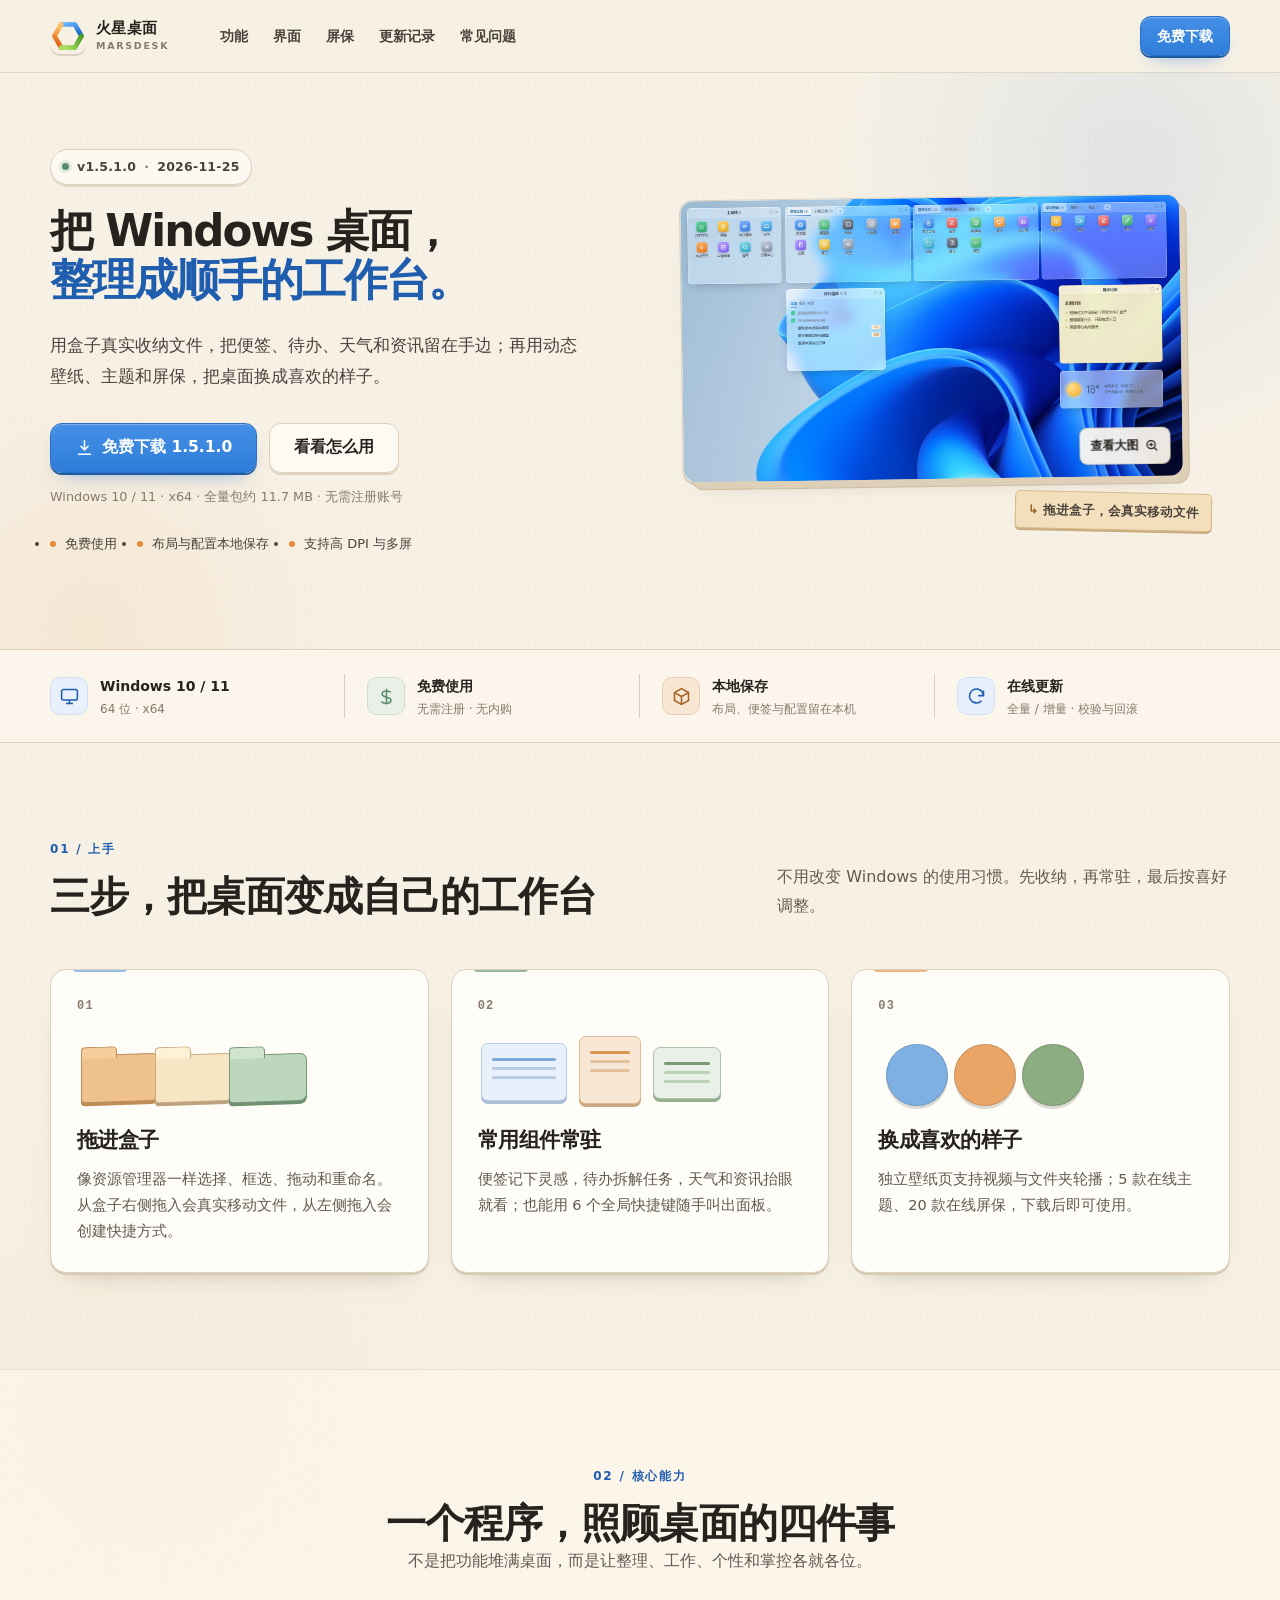
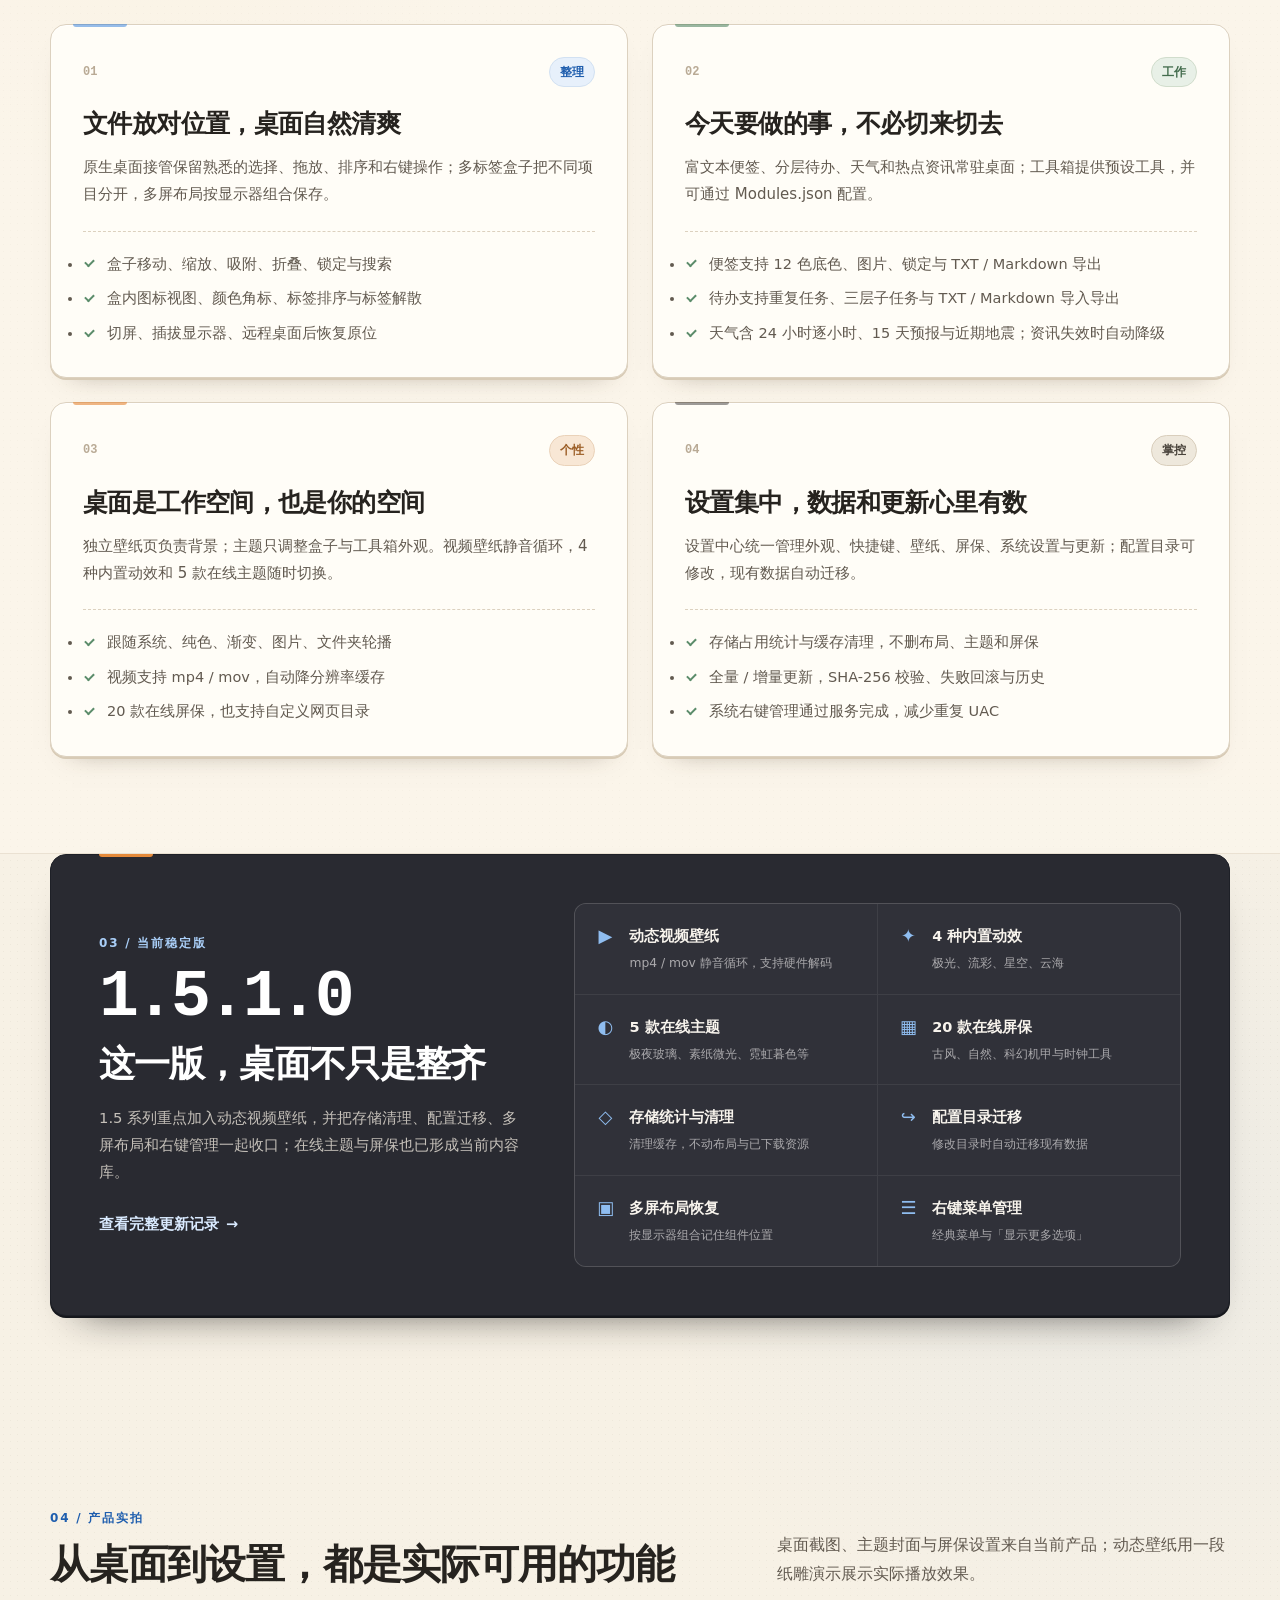
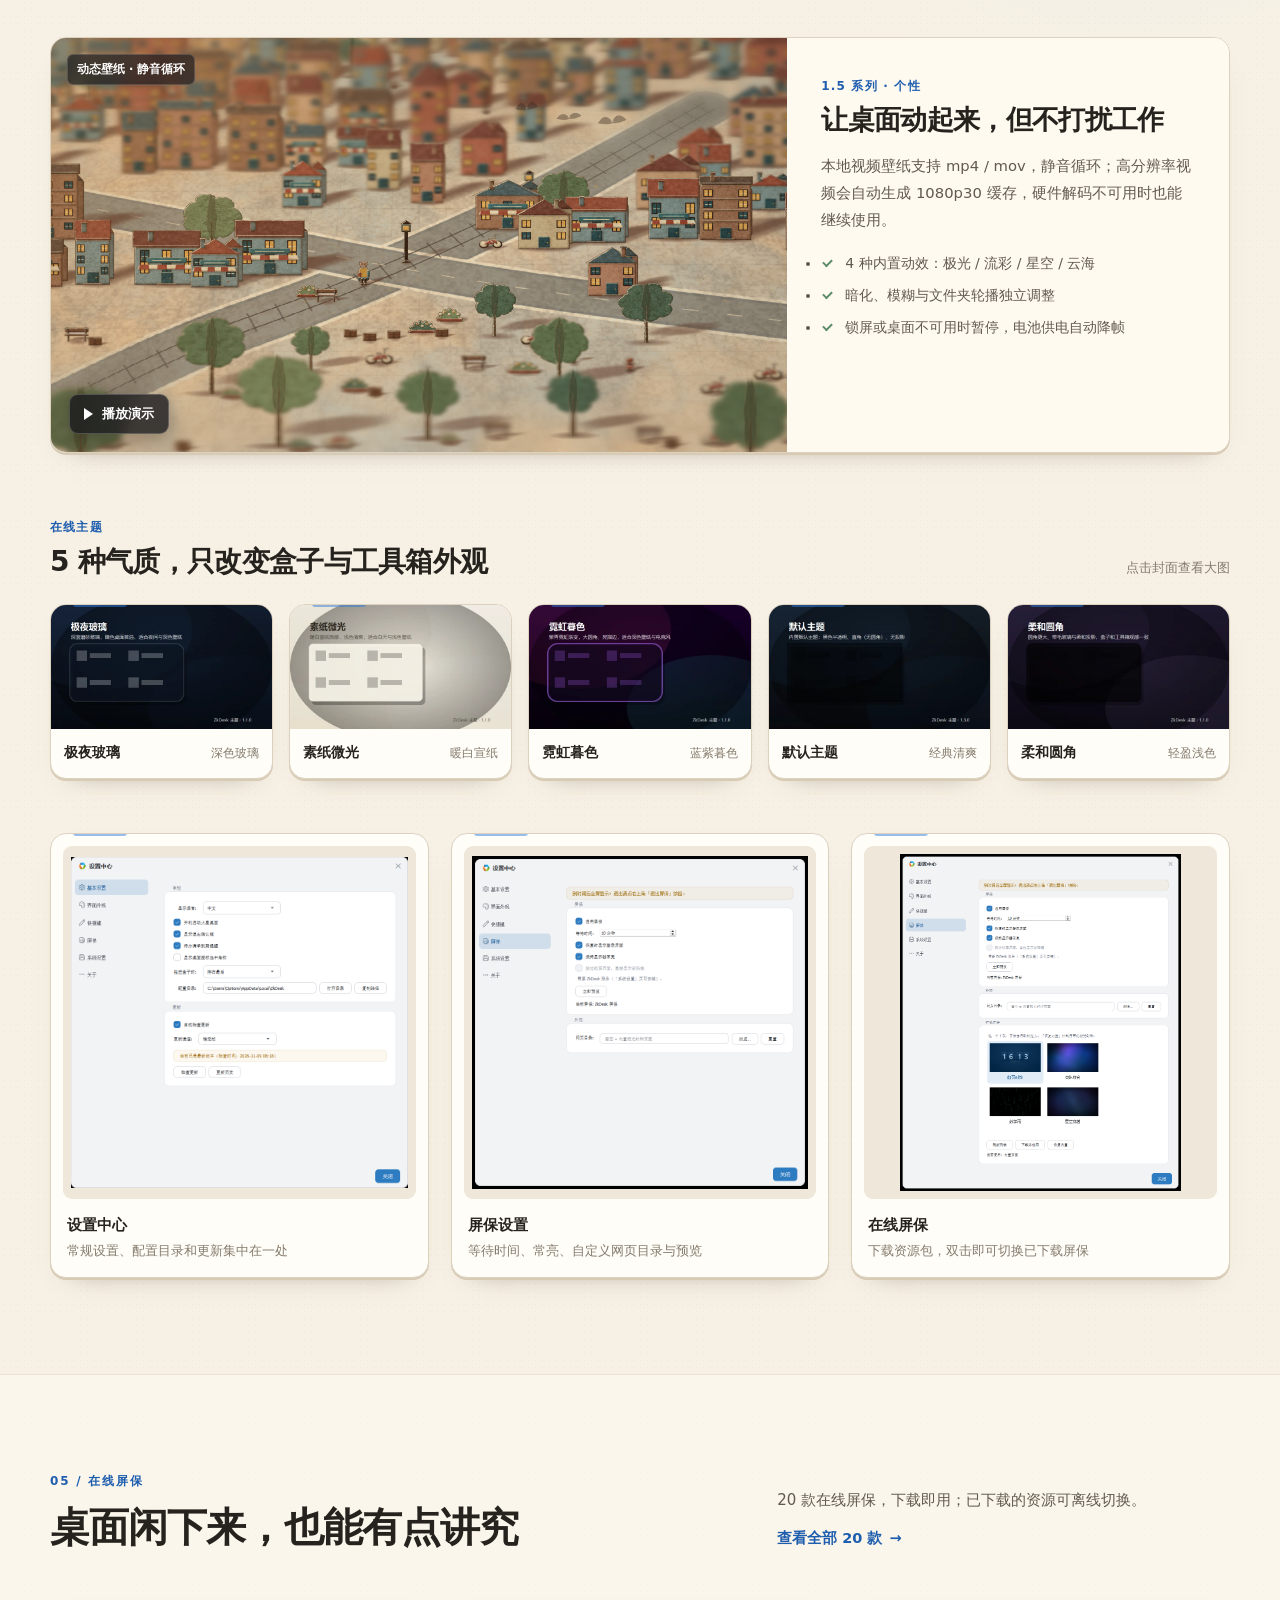
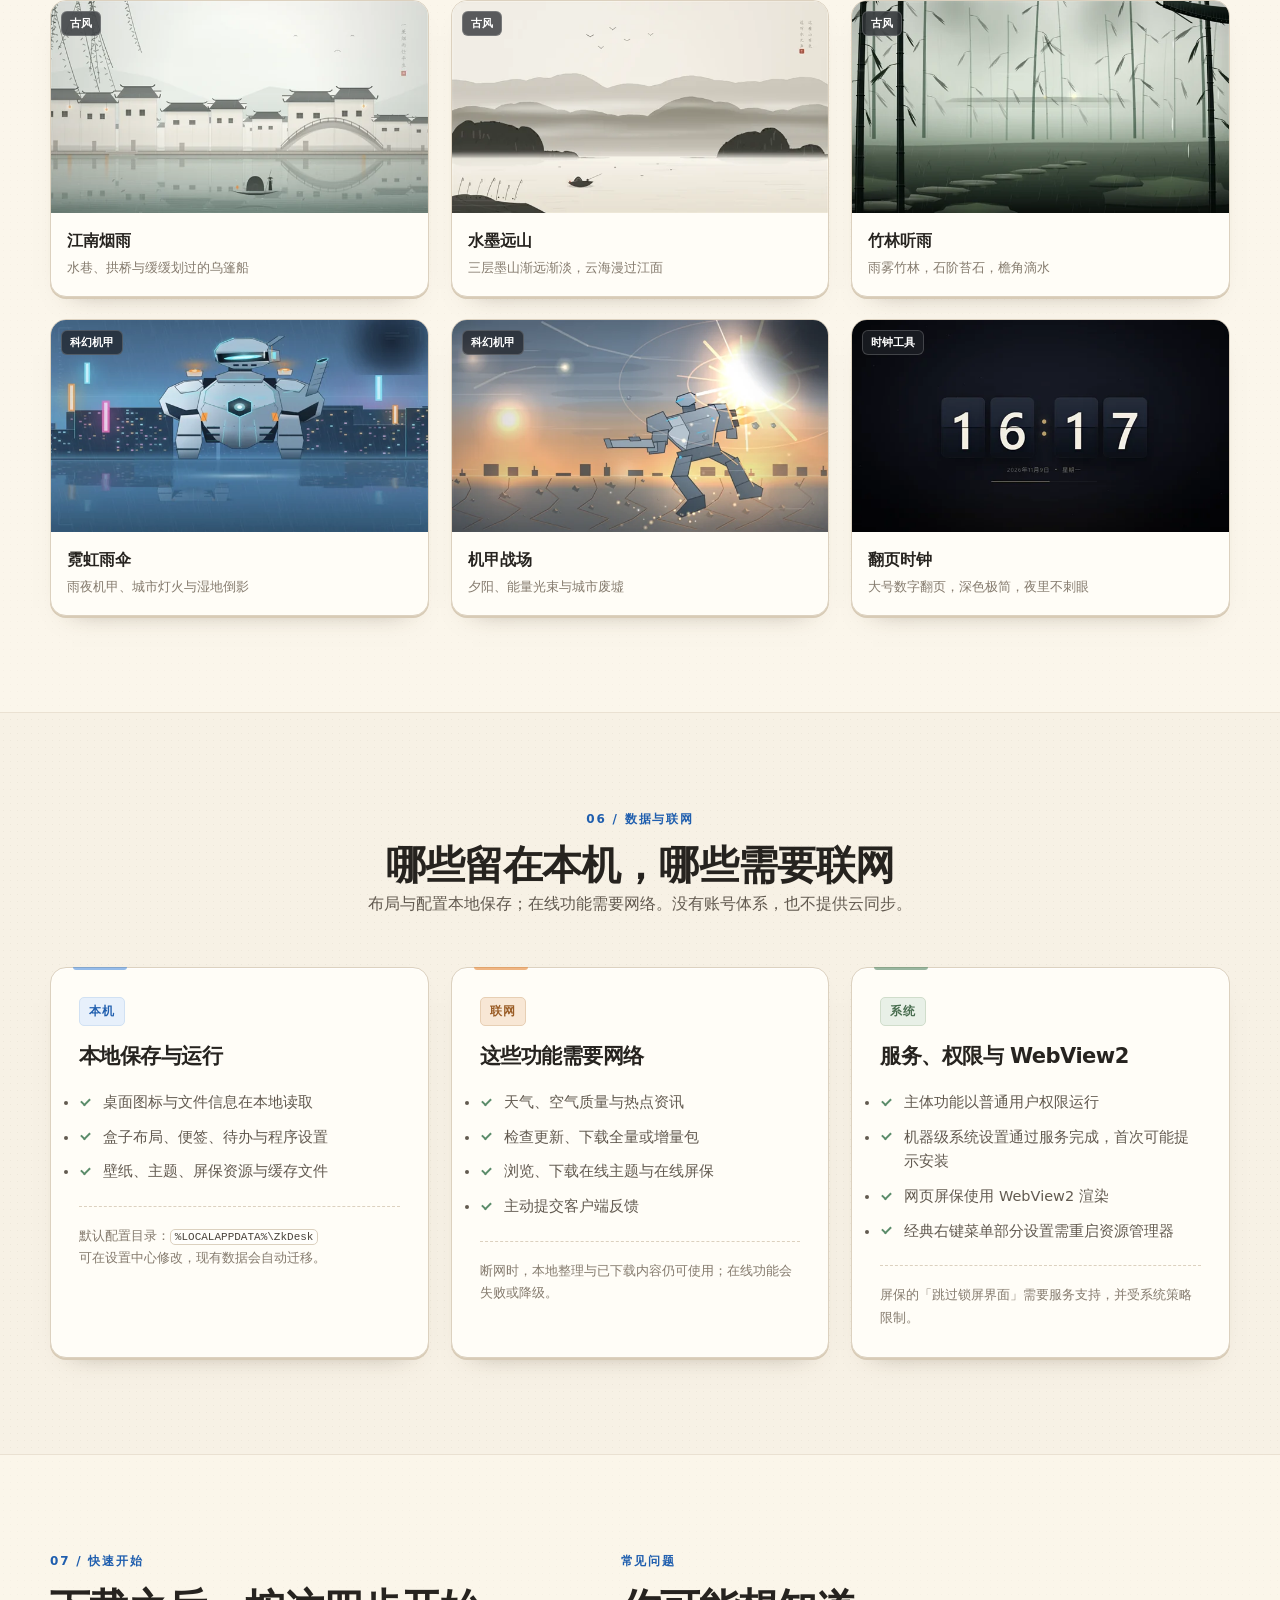
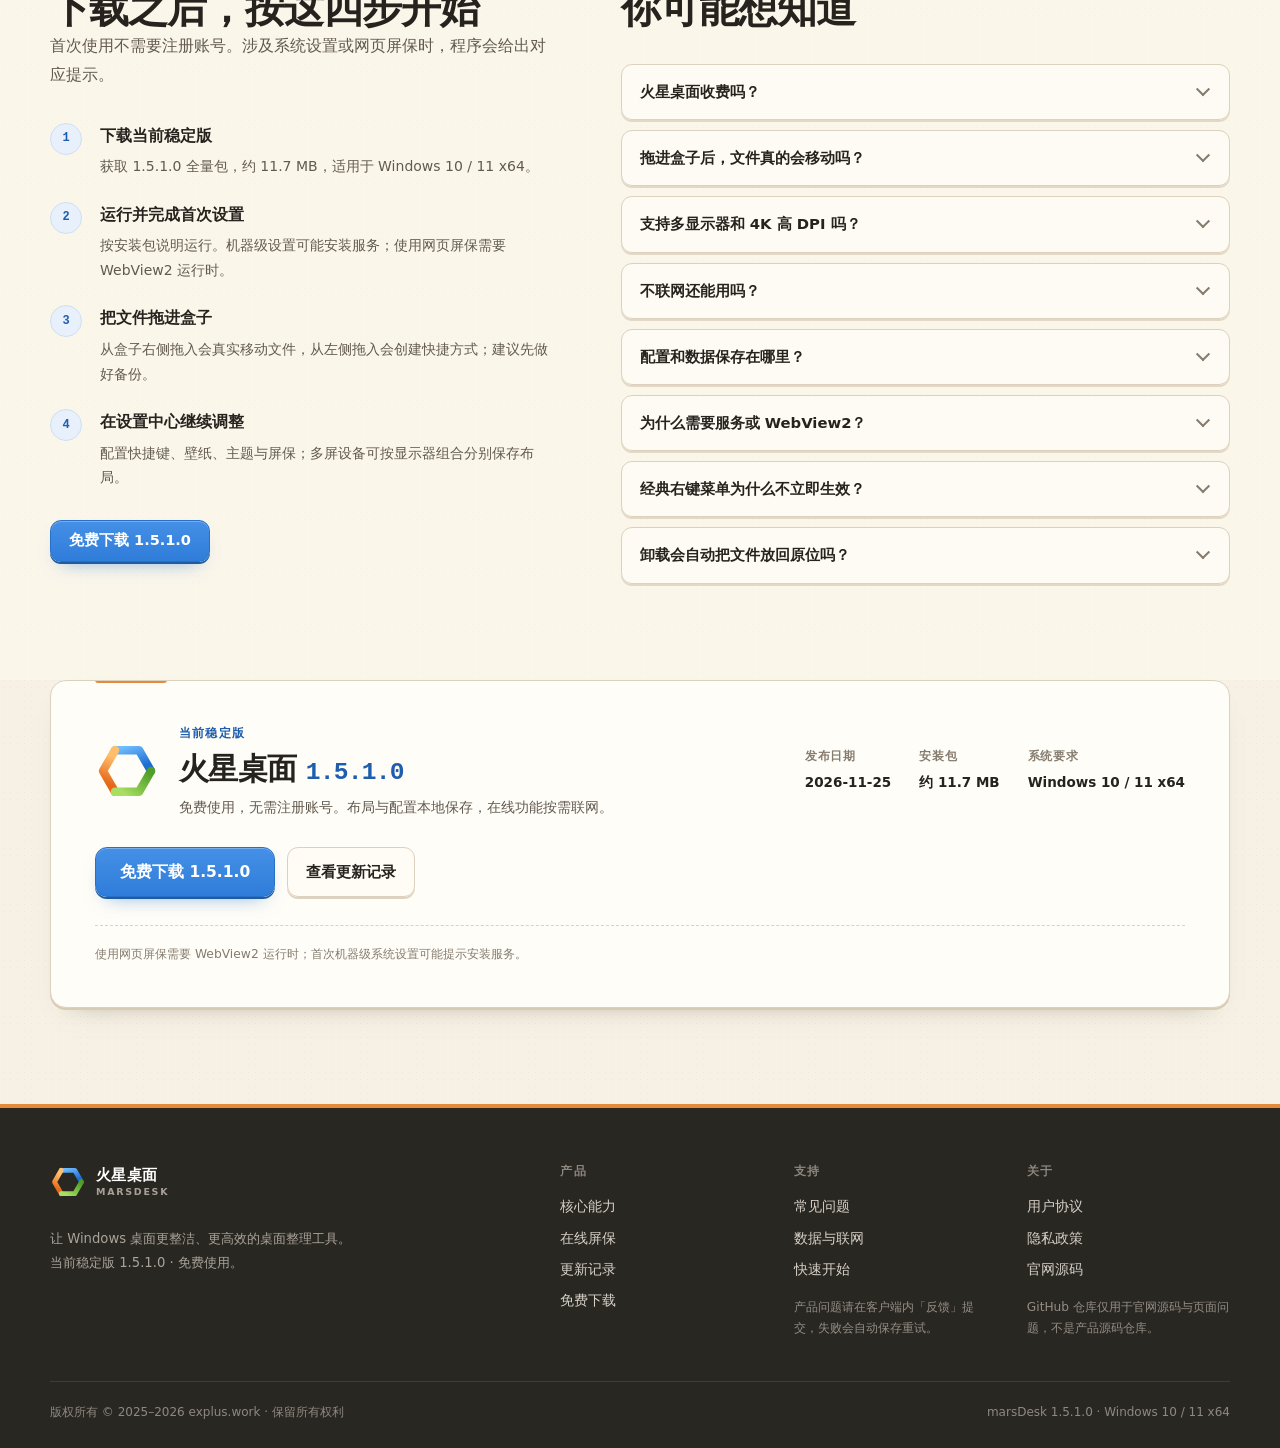
==== commit 4dbbf88b: "更新官网内容" ====
--- a/index.html
+++ b/index.html
@@ -1,537 +1,421 @@
 <!DOCTYPE html>
 <html lang="zh-CN">
 <head>
-<meta charset="utf-8">
-<meta name="viewport" content="width=device-width, initial-scale=1">
-<title>火星桌面 marsDesk — 让 Windows 桌面更整洁、更高效</title>
-<meta name="description" content="火星桌面（marsDesk）是一款面向 Windows 10/11 的桌面整理工具：接管桌面图标与右键菜单，用「盒子」分区收纳（支持多标签、标签拖动与内容拖放），便签、待办、天气、资讯与工具箱常驻桌面，并提供在线屏保与在线更新。">
-<meta name="theme-color" content="#0A1122">
-<meta property="og:type" content="website">
-<meta property="og:title" content="火星桌面 marsDesk — 让 Windows 桌面更整洁、更高效">
-<meta property="og:description" content="接管桌面图标与右键菜单，用「盒子」分区收纳（多标签、标签拖动、内容拖放），便签、待办、天气、资讯常驻桌面，附带在线屏保。支持 Windows 10/11 x64。">
-<meta property="og:image" content="https://www.explus.work/assets/img/og.jpg">
-<meta property="og:url" content="https://www.explus.work/">
-<meta property="og:site_name" content="火星桌面 marsDesk">
-<meta name="twitter:card" content="summary_large_image">
-<meta name="twitter:title" content="火星桌面 marsDesk">
-<meta name="twitter:description" content="面向 Windows 10/11 的桌面整理工具：桌面接管、多标签盒子、便签待办、天气资讯与在线屏保。">
-<meta name="twitter:image" content="https://www.explus.work/assets/img/og.jpg">
-<link rel="canonical" href="https://www.explus.work/">
-<link rel="icon" type="image/svg+xml" href="assets/img/logo.svg">
-<link rel="icon" type="image/png" href="assets/img/favicon.png">
-<link rel="apple-touch-icon" href="assets/img/logo-180.png">
-<link rel="stylesheet" href="assets/css/style.css">
-<script type="application/ld+json">
-{
-  "@context": "https://schema.org",
-  "@type": "SoftwareApplication",
-  "name": "火星桌面",
-  "alternateName": "marsDesk",
-  "applicationCategory": "UtilitiesApplication",
-  "operatingSystem": "Windows 10, Windows 11",
-  "softwareVersion": "1.3.0.9",
-  "inLanguage": ["zh-CN", "en"],
-  "description": "面向 Windows 10/11 的桌面整理工具：接管桌面图标与右键菜单，用「盒子」分区收纳（支持多标签、标签拖动与内容拖放），便签、待办、天气、热点资讯与工具箱常驻桌面，并提供在线屏保与在线更新。",
-  "author": { "@type": "Organization", "name": "explus.work" },
-  "publisher": { "@type": "Organization", "name": "explus.work" },
-  "image": "https://www.explus.work/assets/img/og.jpg",
-  "downloadUrl": "https://update.explus.work/deskupdate/stable/x64/latest.zip",
-  "offers": { "@type": "Offer", "price": "0", "priceCurrency": "CNY", "description": "免费试用" }
-}
-</script>
-<script>document.documentElement.classList.add('js');</script>
+  <meta charset="utf-8">
+  <meta name="viewport" content="width=device-width, initial-scale=1">
+  <title>火星桌面 marsDesk — 把 Windows 桌面整理成顺手的工作台</title>
+  <meta name="description" content="火星桌面 marsDesk 1.5.1.0：免费使用的 Windows 10/11 桌面整理工具。盒子真实移动文件，便签、待办、天气与资讯常驻桌面，支持动态视频壁纸、在线主题、20 款在线屏保和多屏布局恢复。">
+  <meta name="theme-color" content="#f7f1e5">
+  <meta name="color-scheme" content="light">
+  <meta property="og:type" content="website">
+  <meta property="og:title" content="火星桌面 marsDesk — 把 Windows 桌面整理成顺手的工作台">
+  <meta property="og:description" content="免费使用，无需注册。真实文件收纳、常驻工作组件、动态视频壁纸与 20 款在线屏保，支持 Windows 10/11 x64。">
+  <meta property="og:image" content="https://www.explus.work/assets/img/og.jpg">
+  <meta property="og:url" content="https://www.explus.work/">
+  <meta property="og:site_name" content="火星桌面 marsDesk">
+  <meta name="twitter:card" content="summary_large_image">
+  <meta name="twitter:title" content="火星桌面 marsDesk 1.5.1.0">
+  <meta name="twitter:description" content="把杂乱的 Windows 桌面整理成顺手的工作台。免费使用，无需注册账号。">
+  <meta name="twitter:image" content="https://www.explus.work/assets/img/og.jpg">
+  <link rel="canonical" href="https://www.explus.work/">
+  <link rel="icon" type="image/svg+xml" href="assets/img/logo.svg">
+  <link rel="icon" type="image/png" href="assets/img/favicon.png">
+  <link rel="apple-touch-icon" href="assets/img/logo-180.png">
+  <link rel="stylesheet" href="assets/css/style.css">
+  <script>document.documentElement.classList.add('js');</script>
+  <script type="application/ld+json">
+  {
+    "@context": "https://schema.org",
+    "@graph": [
+      {
+        "@type": "WebSite",
+        "@id": "https://www.explus.work/#website",
+        "name": "火星桌面 marsDesk",
+        "url": "https://www.explus.work/",
+        "inLanguage": "zh-CN"
+      },
+      {
+        "@type": "SoftwareApplication",
+        "@id": "https://www.explus.work/#software",
+        "name": "火星桌面",
+        "alternateName": "marsDesk",
+        "applicationCategory": "UtilitiesApplication",
+        "operatingSystem": "Windows 10, Windows 11",
+        "softwareVersion": "1.5.1.0",
+        "datePublished": "2026-11-09",
+        "dateModified": "2026-11-25",
+        "inLanguage": ["zh-CN", "en"],
+        "description": "面向 Windows 10/11 x64 的桌面整理工具：盒子真实移动文件，便签、待办、天气、资讯与工具箱常驻桌面，并提供动态视频壁纸、在线主题、在线屏保与在线更新。",
+        "author": { "@type": "Organization", "name": "explus.work" },
+        "publisher": { "@type": "Organization", "name": "explus.work" },
+        "image": "https://www.explus.work/assets/img/og.jpg",
+        "downloadUrl": "https://update.explus.work/deskupdate/stable/x64/latest.zip",
+        "softwareRequirements": "Windows 10 / 11 x64；网页屏保需要 WebView2 运行时",
+        "isAccessibleForFree": true,
+        "offers": { "@type": "Offer", "price": "0", "priceCurrency": "CNY", "description": "免费使用" },
+        "featureList": ["多标签盒子与真实文件移动", "富文本便签与待办清单", "天气资讯与工具箱", "动态视频壁纸与 4 种内置动效", "5 款在线主题与 20 款在线屏保", "多屏布局恢复", "存储统计与缓存清理", "在线更新与更新历史"]
+      }
+    ]
+  }
+  </script>
 </head>
 <body>
-
-<a class="skip-link" href="#features">跳到主要内容</a>
-
-<header class="nav" id="nav">
-  <div class="nav-inner">
-    <a class="brand" href="#top" aria-label="火星桌面 首页">
-      <img src="assets/img/logo.svg" alt="" width="32" height="32">
-      <span class="brand-text">
-        <strong>火星桌面</strong>
-        <em>marsDesk</em>
-      </span>
-    </a>
-
-    <nav class="nav-links" aria-label="主导航">
+  <a class="skip-link" href="#main">跳到主要内容</a>
+
+  <header class="site-header" id="site-header">
+    <div class="container nav-inner">
+      <a class="brand" href="index.html" aria-label="火星桌面 首页">
+        <img src="assets/img/logo.svg" alt="" width="36" height="36">
+        <span class="brand-text"><strong>火星桌面</strong><em>marsDesk</em></span>
+      </a>
+      <nav class="nav-links" aria-label="主导航">
+        <a href="#features">功能</a>
+        <a href="#showcase">界面</a>
+        <a href="screensavers.html">屏保</a>
+        <a href="changelog.html">更新记录</a>
+        <a href="#faq">常见问题</a>
+      </nav>
+      <div class="nav-actions">
+        <a class="btn btn-primary nav-download" href="https://update.explus.work/deskupdate/stable/x64/latest.zip">免费下载</a>
+        <button class="nav-toggle" type="button" aria-label="打开菜单" aria-expanded="false" aria-controls="mobile-menu">
+          <span class="menu-bars" aria-hidden="true"><i></i><i></i><i></i></span>
+        </button>
+      </div>
+    </div>
+    <nav class="mobile-menu" id="mobile-menu" aria-label="移动端主导航" hidden>
       <a href="#features">功能</a>
-      <a href="#gallery">界面</a>
-      <a href="#saver">屏保</a>
-      <a href="#highlights">深入</a>
+      <a href="#showcase">界面</a>
+      <a href="screensavers.html">屏保</a>
+      <a href="changelog.html">更新记录</a>
       <a href="#faq">常见问题</a>
+      <a href="terms.html">用户协议</a>
+      <a href="privacy.html">隐私政策</a>
     </nav>
-
-    <div class="nav-actions">
-      <!-- TODO: 替换为你的 GitHub 仓库地址 -->
-      <a class="btn btn-ghost nav-github" href="https://github.com/jojocaptain520/jojocaptain520.github.io" target="_blank" rel="noopener">
-        <svg viewBox="0 0 24 24" width="18" height="18" fill="currentColor" aria-hidden="true"><path d="M12 .5C5.73.5.9 5.33.9 11.6c0 4.9 3.17 9.05 7.57 10.52.55.1.75-.24.75-.53v-2.06c-3.08.67-3.73-1.3-3.73-1.3-.5-1.28-1.23-1.62-1.23-1.62-1-.69.08-.68.08-.68 1.11.08 1.7 1.14 1.7 1.14.98 1.69 2.57 1.2 3.2.92.1-.72.38-1.2.7-1.48-2.46-.28-5.05-1.23-5.05-5.5 0-1.22.43-2.21 1.14-2.99-.11-.28-.5-1.42.11-2.96 0 0 .93-.3 3.05 1.14a10.5 10.5 0 0 1 5.56 0c2.12-1.44 3.05-1.14 3.05-1.14.61 1.54.22 2.68.11 2.96.71.78 1.14 1.77 1.14 2.99 0 4.28-2.6 5.22-5.07 5.49.4.34.75 1.02.75 2.06v3.05c0 .29.2.64.76.53a11.1 11.1 0 0 0 7.56-10.52C23.1 5.33 18.27.5 12 .5z"/></svg>
-        <span>GitHub</span>
-      </a>
-      <a class="btn btn-primary nav-download" href="https://update.explus.work/deskupdate/stable/x64/latest.zip">
-        下载最新版
-      </a>
-      <button class="nav-toggle" type="button" aria-label="打开菜单" aria-expanded="false" aria-controls="mobile-menu">
-        <svg viewBox="0 0 24 24" width="22" height="22" fill="none" stroke="currentColor" stroke-width="2" stroke-linecap="round" aria-hidden="true"><path d="M4 7h16M4 12h16M4 17h16"/></svg>
-      </button>
-    </div>
-  </div>
-
-  <div class="mobile-menu" id="mobile-menu" hidden>
-    <a href="#features">功能</a>
-    <a href="#gallery">界面</a>
-    <a href="#saver">屏保</a>
-    <a href="#highlights">深入</a>
-    <a href="#faq">常见问题</a>
-    <a href="https://github.com/jojocaptain520/jojocaptain520.github.io" target="_blank" rel="noopener">GitHub</a>
-  </div>
-</header>
-
-<main id="top">
-
-  <!-- ============ Hero ============ -->
-  <section class="hero">
-    <div class="hero-bg" aria-hidden="true"></div>
-    <div class="container hero-inner">
-      <div class="hero-copy">
-        <p class="eyebrow">
-          <span class="pill">v<span class="js-version">1.3.0.9</span></span>
-          <span class="pill pill-free">免费试用</span>
-          <span class="eyebrow-text">Windows 10 / 11 · x64 · 简体中文 / English</span>
-        </p>
-        <h1>把杂乱的桌面<br>整理成顺手的工作台</h1>
-        <p class="lead">
-          火星桌面接管 Windows 桌面图标与右键菜单，用「盒子」分区收纳文件——
-          盒子可以挂多个标签页、标签随手拖动，便签、待办、天气、热点资讯与工具箱常驻桌面。
-          每次开机，都从一张清爽的桌面开始。
-        </p>
-        <div class="hero-cta">
-          <a class="btn btn-primary btn-lg" href="https://update.explus.work/deskupdate/stable/x64/latest.zip">
-            <svg viewBox="0 0 24 24" width="19" height="19" fill="none" stroke="currentColor" stroke-width="2" stroke-linecap="round" stroke-linejoin="round" aria-hidden="true"><path d="M12 3.5v11"/><path d="m7.5 10.5 4.5 4.5 4.5-4.5"/><path d="M4.5 20.5h15"/></svg>
-            下载最新版
-          </a>
-          <a class="btn btn-ghost btn-lg" href="#features">查看功能</a>
-        </div>
-        <p class="hero-download-note">Windows 10 / 11 · x64 · 全量包 <span class="js-size">11</span> MB · 免费试用，无需注册</p>
-        <ul class="hero-meta">
-          <li>完全本地运行</li>
-          <li>原生级桌面接管</li>
-          <li>中英双语界面</li>
-        </ul>
-      </div>
-
-      <div class="hero-visual">
-        <div class="glow" aria-hidden="true"></div>
-        <figure class="screen">
-          <img src="assets/img/hero-desktop.jpg"
-               srcset="assets/img/hero-desktop.jpg 1600w, assets/img/hero-desktop@2x.jpg 2400w"
-               sizes="(max-width: 1080px) 92vw, 680px"
-               width="1600" height="900" decoding="async"
-               alt="火星桌面在 Windows 桌面上的效果：顶部三个分区盒子，每个盒子顶部都有多个可拖动的标签页（如「常用工具 / 开发工具」「项目文件 / 合同归档 / 备份」），左侧工具箱，另有便签、待办清单与天气卡片">
-          <button class="screen-zoom" type="button"
-                  data-lightbox="assets/img/hero-desktop@2x.jpg"
-                  data-caption="桌面效果：每个盒子顶部都是多标签栏，标签可拖动排序，盒内图标可拖到别的标签或盒子"
-                  aria-label="查看桌面大图">
-            <span class="shot-zoom" aria-hidden="true">
-              <svg viewBox="0 0 24 24" fill="none" stroke="currentColor" stroke-width="2" stroke-linecap="round"><circle cx="11" cy="11" r="7"/><path d="m20 20-3.5-3.5M11 8.5v5M8.5 11h5"/></svg>
-            </span>
-          </button>
-        </figure>
-      </div>
-    </div>
-  </section>
-
-  <!-- ============ 数据条 ============ -->
-  <section class="stats" aria-label="产品概览">
-    <div class="container stats-inner">
-      <div class="stat"><strong>12</strong><span>个功能模块</span></div>
-      <div class="stat"><strong>6</strong><span>个可自定义全局快捷键</span></div>
-      <div class="stat"><strong>2</strong><span>种界面语言（内置）</span></div>
-      <div class="stat"><strong>4</strong><span>种壁纸模式，配色联动</span></div>
-    </div>
-  </section>
-
-  <!-- ============ 功能 ============ -->
-  <section class="section" id="features">
-    <div class="container">
-      <header class="section-head reveal">
-        <p class="kicker">功能</p>
-        <h2>一个程序，管好整张桌面</h2>
-        <p class="section-desc">从图标收纳到便签待办，从天气资讯到网页屏保——火星桌面把每天用得上的桌面能力，收进同一个托盘图标里。</p>
-      </header>
-
-      <div class="cards">
-        <article class="card reveal">
-          <span class="card-icon" aria-hidden="true"><svg viewBox="0 0 24 24" fill="none" stroke="currentColor" stroke-width="1.7" stroke-linecap="round" stroke-linejoin="round"><rect x="2.5" y="4" width="19" height="12.5" rx="2"/><path d="M8 20h8M12 16.5V20"/></svg></span>
-          <h3>桌面接管</h3>
-          <p>在 WorkerW 下创建透明桌面窗口，图标、选择框、拖拽虚影全部由本程序绘制，壁纸仍由系统绘制。</p>
-        </article>
-
-        <article class="card reveal">
-          <span class="card-icon" aria-hidden="true"><svg viewBox="0 0 24 24" fill="none" stroke="currentColor" stroke-width="1.7" stroke-linecap="round" stroke-linejoin="round"><path d="M3.5 8.5 12 4l8.5 4.5v7L12 20l-8.5-4.5z"/><path d="M3.5 8.5 12 13l8.5-4.5M12 13v7"/></svg></span>
-          <h3>盒子分区</h3>
-          <p>把桌面图标拖进「盒子」即完成收纳。盒子可拖动、缩放、吸附窗口，一个盒子还能挂多个标签页，位置与内容随退出保存。</p>
-        </article>
-
-        <article class="card reveal">
-          <span class="card-icon" aria-hidden="true"><svg viewBox="0 0 24 24" fill="none" stroke="currentColor" stroke-width="1.7" stroke-linecap="round" stroke-linejoin="round"><path d="M12 3 3 8l9 5 9-5-9-5z"/><path d="m3 13 9 5 9-5"/></svg></span>
-          <h3>多标签盒子</h3>
-          <p>一个盒子容纳多个标签页，标签可拖动调整顺序；盒内图标也能直接拖到别的标签或别的盒子，折叠后只留标题栏，桌面瞬间腾出空间。</p>
-        </article>
-
-        <article class="card reveal">
-          <span class="card-icon" aria-hidden="true"><svg viewBox="0 0 24 24" fill="none" stroke="currentColor" stroke-width="1.7" stroke-linecap="round" stroke-linejoin="round"><path d="M5 3.5h9l5 5v12a1 1 0 0 1-1 1H5a1 1 0 0 1-1-1v-16a1 1 0 0 1 1-1z"/><path d="M14 3.5v5h5M8 13h8M8 16.5h5"/></svg></span>
-          <h3>便签</h3>
-          <p>富文本编辑：加粗、斜体、下划线、颜色、高亮、字号、项目符号与图片；支持锁定、置顶与已关闭便签恢复。</p>
-        </article>
-
-        <article class="card reveal">
-          <span class="card-icon" aria-hidden="true"><svg viewBox="0 0 24 24" fill="none" stroke="currentColor" stroke-width="1.7" stroke-linecap="round" stroke-linejoin="round"><path d="M4 5.5h16M4 12h16M4 18.5h10"/><path d="m16.5 17 1.6 1.6 3-3.2" stroke-width="2"/></svg></span>
-          <h3>待办清单</h3>
-          <p>多清单切换、子任务（最多 3 层）、标签、备注、关联文件与截止日期着色，到期通过系统通知提醒。</p>
-        </article>
-
-        <article class="card reveal">
-          <span class="card-icon" aria-hidden="true"><svg viewBox="0 0 24 24" fill="none" stroke="currentColor" stroke-width="1.7" stroke-linecap="round" stroke-linejoin="round"><path d="M7 18a4.5 4.5 0 0 1-.6-8.96 6 6 0 0 1 11.5 1.3A3.9 3.9 0 0 1 17.5 18z"/><path d="M9 21h6"/></svg></span>
-          <h3>天气</h3>
-          <p>实时天气、体感温度、空气质量、风向风力与日出日落，附多天预报；失败时提示而不阻塞界面。</p>
-        </article>
-
-        <article class="card reveal">
-          <span class="card-icon" aria-hidden="true"><svg viewBox="0 0 24 24" fill="none" stroke="currentColor" stroke-width="1.7" stroke-linecap="round" stroke-linejoin="round"><rect x="3" y="5" width="14" height="15" rx="1.5"/><path d="M6.5 9h7M6.5 12.5h7M6.5 16h4"/><path d="m17 5 3 1.5v12L17 20"/></svg></span>
-          <h3>热点资讯</h3>
-          <p>多来源、多榜单随手切换，显示「更新于 时间 · 条数」；来源失效时自动切换并提示。</p>
-        </article>
-
-        <article class="card reveal">
-          <span class="card-icon" aria-hidden="true"><svg viewBox="0 0 24 24" fill="none" stroke="currentColor" stroke-width="1.7" stroke-linecap="round" stroke-linejoin="round"><path d="M14.7 6.3a1 1 0 0 0 0 1.4l1.6 1.6a1 1 0 0 0 1.4 0l3.77-3.77a6 6 0 0 1-7.94 7.94l-6.91 6.91a2.12 2.12 0 0 1-3-3l6.91-6.91a6 6 0 0 1 7.94-7.94z"/></svg></span>
-          <h3>工具箱</h3>
-          <p>内置定时关机、便签、待办、天气与资讯；也能添加任意外部程序作为工具项，支持随程序启动。</p>
-        </article>
-
-        <article class="card reveal">
-          <span class="card-icon" aria-hidden="true"><svg viewBox="0 0 24 24" fill="none" stroke="currentColor" stroke-width="1.7" stroke-linecap="round" stroke-linejoin="round"><circle cx="12" cy="12" r="8.5"/><circle cx="9" cy="9.5" r="1.2" fill="currentColor" stroke="none"/><circle cx="14.6" cy="8.6" r="1.2" fill="currentColor" stroke="none"/><circle cx="15.4" cy="14" r="1.2" fill="currentColor" stroke="none"/><circle cx="9.4" cy="14.6" r="1.2" fill="currentColor" stroke="none"/></svg></span>
-          <h3>主题与壁纸</h3>
-          <p>纯色、渐变、固定图片、目录轮播四种壁纸；背景色、外框、圆角、透明度与主题配色联动，切换即时生效。</p>
-        </article>
-
-        <article class="card reveal">
-          <span class="card-icon" aria-hidden="true"><svg viewBox="0 0 24 24" fill="none" stroke="currentColor" stroke-width="1.7" stroke-linecap="round" stroke-linejoin="round"><rect x="2.5" y="4.5" width="19" height="13" rx="2"/><path d="M8.5 21h7M12 17.5V21"/><path d="M9.5 10.5 11 12l3.5-3.5"/></svg></span>
-          <h3>网页屏保</h3>
-          <p>基于 WTL + WebView2 的全屏网页屏保，可注册为系统屏保；只允许点击右上角按钮退出，避免误触。</p>
-        </article>
-
-        <article class="card reveal">
-          <span class="card-icon" aria-hidden="true"><svg viewBox="0 0 24 24" fill="none" stroke="currentColor" stroke-width="1.7" stroke-linecap="round" stroke-linejoin="round"><rect x="2.5" y="6" width="19" height="12" rx="2"/><path d="M6 10h.01M9.5 10h.01M13 10h.01M16.5 10h.01M6 14h12"/></svg></span>
-          <h3>全局快捷键</h3>
-          <p>整理桌面、添加便签、待办、天气、资讯、工具箱共 6 个全局快捷键，点输入框按下组合键即可自定义。</p>
-        </article>
-
-        <article class="card reveal">
-          <span class="card-icon" aria-hidden="true"><svg viewBox="0 0 24 24" fill="none" stroke="currentColor" stroke-width="1.7" stroke-linecap="round" stroke-linejoin="round"><path d="M20 11a8 8 0 1 0-2.3 6"/><path d="M20 5v6h-6"/></svg></span>
-          <h3>在线更新</h3>
-          <p>独立更新器完成清单校验、SHA-256 与签名验证、断点续传与失败回滚，更新历史可随时回看。</p>
-        </article>
-      </div>
-    </div>
-  </section>
-
-  <!-- ============ 界面 ============ -->
-  <section class="section section-alt" id="gallery">
-    <div class="container">
-      <header class="section-head reveal">
-        <p class="kicker">界面</p>
-        <h2>看得见的细节</h2>
-        <p class="section-desc">设置中心采用卡片式分组与浅色主题，下拉框、圆角与配色统一；切换语言即时生效，无需重启。</p>
-      </header>
-
-      <div class="gallery gallery-single">
-        <figure class="shot reveal">
-          <button class="shot-frame" type="button" data-lightbox="assets/img/shot-settings.png" data-caption="设置中心 · 基本设置与更新">
-            <img src="assets/img/shot-settings.png" width="864" height="852" alt="设置中心基本设置与更新分组" decoding="async">
-            <span class="shot-zoom" aria-hidden="true">
-              <svg viewBox="0 0 24 24" fill="none" stroke="currentColor" stroke-width="2" stroke-linecap="round"><circle cx="11" cy="11" r="7"/><path d="m20 20-3.5-3.5M11 8.5v5M8.5 11h5"/></svg>
-            </span>
-          </button>
-          <figcaption><strong>设置中心</strong><span>基本设置、更新检查、更新历史集中在同一处</span></figcaption>
-        </figure>
-      </div>
-    </div>
-  </section>
-
-  <!-- ============ 屏保 ============ -->
-  <section class="section" id="saver">
-    <div class="container">
-      <header class="section-head reveal">
-        <p class="kicker">屏保</p>
-        <h2>桌面闲下来的时候，也能有点讲究</h2>
-        <p class="section-desc">屏保是一个全屏网页，由 WTL + WebView2 渲染：内置极光时钟，也能从「在线屏保」里下载资源包——新加的七套古风主题（江南烟雨、雨巷佳人、月下抚琴、水墨远山、庭院月洞门、灯影秦淮、竹林听雨），以及翻页时钟、星空、雨林与霓虹夜景，双击就换一套。</p>
-      </header>
-
-      <h3 class="saver-sub">古风 · 江南烟雨</h3>
-      <div class="saver-grid">
-
-        <figure class="saver-card reveal">
-          <img src="assets/img/saver-jiangnan-rain.jpg" width="960" height="540" loading="lazy" decoding="async" alt="江南烟雨屏保：白墙黛瓦的水巷、石拱桥与缓缓划过的乌篷船">
-          <figcaption><b>江南烟雨</b><span>白墙黛瓦的水巷、石拱桥与乌篷船</span></figcaption>
-        </figure>
-        <figure class="saver-card reveal">
-          <img src="assets/img/saver-yuxiang-lady.jpg" width="960" height="540" loading="lazy" decoding="async" alt="雨巷佳人屏保：粉墙黛瓦的雨巷里，一柄油纸伞的背影">
-          <figcaption><b>雨巷佳人</b><span>粉墙黛瓦的雨巷，一柄油纸伞走过青石板</span></figcaption>
-        </figure>
-        <figure class="saver-card reveal">
-          <img src="assets/img/saver-guqin-moon.jpg" width="960" height="540" loading="lazy" decoding="async" alt="月下抚琴屏保：月夜湖心亭里独坐抚琴的剪影与流萤">
-          <figcaption><b>月下抚琴</b><span>月夜湖心亭，竹影摇风，流萤点点</span></figcaption>
-        </figure>
-        <figure class="saver-card reveal">
-          <img src="assets/img/saver-ink-mountain.jpg" width="960" height="540" loading="lazy" decoding="async" alt="水墨远山屏保：宣纸底色上三层渐远渐淡的墨山与孤舟">
-          <figcaption><b>水墨远山</b><span>三层墨山渐远渐淡，云海漫过江面</span></figcaption>
-        </figure>
-        <figure class="saver-card reveal">
-          <img src="assets/img/saver-courtyard-gate.jpg" width="960" height="540" loading="lazy" decoding="async" alt="庭院月洞门屏保：粉墙上的一轮月洞门，门内竹石与暖灯">
-          <figcaption><b>庭院月洞门</b><span>月洞门框出一院竹石，一盏暖灯，墙外落花</span></figcaption>
-        </figure>
-        <figure class="saver-card reveal">
-          <img src="assets/img/saver-lantern-river.jpg" width="960" height="540" loading="lazy" decoding="async" alt="灯影秦淮屏保：夜色河面上的画舫灯火与顺流河灯">
-          <figcaption><b>灯影秦淮</b><span>画舫灯火与顺流河灯，倒影碎成暖光</span></figcaption>
-        </figure>
-        <figure class="saver-card reveal">
-          <img src="assets/img/saver-bamboo-rain.jpg" width="960" height="540" loading="lazy" decoding="async" alt="竹林听雨屏保：雨雾中的竹林、石阶与檐角滴水">
-          <figcaption><b>竹林听雨</b><span>雨雾竹林，石阶苔石，檐角滴水成串</span></figcaption>
-        </figure>
-      </div>
-
-      <h3 class="saver-sub">更多主题</h3>
-      <div class="saver-grid">
-        <figure class="saver-card reveal">
-          <img src="assets/img/saver-flip-clock.jpg" width="960" height="540" loading="lazy" decoding="async" alt="翻页时钟屏保：深色背景上的大号数字翻页时钟">
-          <figcaption><b>翻页时钟</b><span>大号数字翻页，深色极简，夜里不刺眼</span></figcaption>
-        </figure>
-        <figure class="saver-card reveal">
-          <img src="assets/img/saver-starfield.jpg" width="960" height="540" loading="lazy" decoding="async" alt="星空穿越屏保：星点从深空飞来的动画">
-          <figcaption><b>星空穿越</b><span>星点从深空飞来，越近越亮</span></figcaption>
-        </figure>
-        <figure class="saver-card reveal">
-          <img src="assets/img/saver-gradient-flow.jpg" width="960" height="540" loading="lazy" decoding="async" alt="热带雨林屏保：雨林光影里的藤叶与鸟类">
-          <figcaption><b>热带雨林</b><span>藤叶、鹦鹉与巨嘴鸟，深绿护眼</span></figcaption>
-        </figure>
-        <figure class="saver-card reveal">
-          <img src="assets/img/saver-matrix-rain.jpg" width="960" height="540" loading="lazy" decoding="async" alt="浅色海滩屏保：浅蓝天空、沙滩与缓缓海浪">
-          <figcaption><b>浅色海滩</b><span>浅蓝天空与暖暖沙滩，白天用也柔和</span></figcaption>
-        </figure>
-        <figure class="saver-card reveal">
-          <img src="assets/img/saver-neon-umbrella.jpg" width="960" height="540" loading="lazy" decoding="async" alt="雨夜霓虹屏保：雨夜街头与撑伞剪影">
-          <figcaption><b>雨夜霓虹</b><span>撑伞少女与湿地倒影，赛博夜景</span></figcaption>
-        </figure>
-        <figure class="saver-card reveal">
-          <img src="assets/img/saver-cyber-qipao.jpg" width="960" height="540" loading="lazy" decoding="async" alt="赛博旗袍屏保：旗袍剪影与霓虹灯笼">
-          <figcaption><b>赛博旗袍</b><span>旗袍剪影、机械关节与霓虹灯笼</span></figcaption>
-        </figure>
-      </div>
-
-      <p class="saver-note">在线屏保按资源包独立发版：设置中心 →「屏保 → 在线屏保」挑一套下载，<b>双击即可切换</b>，「立即预览」当场看效果；屏保程序本身也能单独更新，不用重装主程序。想放自己的页面，把「网页目录」指过去就行。</p>
-
-      <div class="deep-grid" style="margin-top:34px">
-        <article class="deep reveal">
-          <h3>网页做的屏保</h3>
-          <ul class="ticks">
-            <li>WTL + WebView2 渲染全屏网页，动画流畅、支持高分屏</li>
-            <li>可注册为系统屏保，进出全屏不闪、不抢焦点</li>
-            <li>网页目录留空用内置极光时钟，指定目录就用自己的页面</li>
+  </header>
+
+  <main id="main">
+    <!-- 1. Hero -->
+    <section class="hero" aria-labelledby="hero-title">
+      <div class="container hero-inner">
+        <div class="hero-copy">
+          <p class="release-chip"><span class="status-dot" aria-hidden="true"></span>v1.5.1.0 <span>·</span> 2026-11-25</p>
+          <h1 id="hero-title">把 Windows 桌面，<br><span>整理成顺手的工作台。</span></h1>
+          <p class="hero-lead">用盒子真实收纳文件，把便签、待办、天气和资讯留在手边；再用动态壁纸、主题和屏保，把桌面换成喜欢的样子。</p>
+          <div class="hero-actions">
+            <a class="btn btn-primary btn-lg" href="https://update.explus.work/deskupdate/stable/x64/latest.zip">
+              <svg viewBox="0 0 24 24" width="19" height="19" fill="none" stroke="currentColor" stroke-width="2" stroke-linecap="round" stroke-linejoin="round" aria-hidden="true"><path d="M12 3.5v11"/><path d="m7.5 10.5 4.5 4.5 4.5-4.5"/><path d="M4.5 20.5h15"/></svg>
+              免费下载 1.5.1.0
+            </a>
+            <a class="btn btn-outline btn-lg" href="#workflow">看看怎么用</a>
+          </div>
+          <p class="download-note">Windows 10 / 11 · x64 · 全量包约 11.7 MB · 无需注册账号</p>
+          <ul class="hero-trust" aria-label="产品特点">
+            <li>免费使用</li>
+            <li>布局与配置本地保存</li>
+            <li>支持高 DPI 与多屏</li>
           </ul>
-        </article>
-        <article class="deep reveal">
-          <h3>在线屏保</h3>
-          <ul class="ticks">
-            <li>资源包从资源站下载，逐个文件校验 SHA-256 后再安装</li>
-            <li>已下载的标「（已下载）」，双击直接切换，不重复走网络</li>
-            <li>「恢复内置」一键回到自带页面</li>
+        </div>
+        <div class="hero-visual">
+          <figure class="desktop-shot paper-frame">
+            <button class="image-button" type="button" data-lightbox="assets/img/hero-desktop@2x.jpg" data-caption="火星桌面真实桌面：多标签盒子、工具箱、便签、待办与天气常驻桌面。" aria-label="查看桌面截图大图">
+              <img src="assets/img/hero-desktop.jpg" srcset="assets/img/hero-desktop.jpg 1600w, assets/img/hero-desktop@2x.jpg 2400w" sizes="(max-width: 820px) 92vw, 660px" width="1600" height="900" fetchpriority="high" decoding="async" alt="火星桌面在 Windows 桌面上的实际效果：多个盒子使用多标签分区，旁边有工具箱、便签、待办和天气卡片。">
+              <span class="zoom-chip" aria-hidden="true">查看大图 <svg viewBox="0 0 24 24" width="15" height="15" fill="none" stroke="currentColor" stroke-width="2"><circle cx="10.5" cy="10.5" r="6.5"/><path d="m20 20-4.8-4.8M10.5 7.5v6M7.5 10.5h6"/></svg></span>
+            </button>
+          </figure>
+          <p class="hero-annotation"><span aria-hidden="true">↳</span> 拖进盒子，会真实移动文件</p>
+        </div>
+      </div>
+    </section>
+
+    <!-- 2. 决策信息条 -->
+    <section class="decision-bar" aria-label="下载前需要知道">
+      <div class="container decision-grid">
+        <div class="decision-item"><span class="decision-icon" aria-hidden="true"><svg viewBox="0 0 24 24" fill="none" stroke="currentColor" stroke-width="1.8"><rect x="3" y="4" width="18" height="12" rx="2"/><path d="M8 20h8M12 16v4"/></svg></span><span><strong>Windows 10 / 11</strong><small>64 位 · x64</small></span></div>
+        <div class="decision-item"><span class="decision-icon tone-green" aria-hidden="true"><svg viewBox="0 0 24 24" fill="none" stroke="currentColor" stroke-width="1.8"><path d="M12 3v18M17 7.5c-1-1.2-2.7-1.8-5-1.8-3 0-5 1.4-5 3.5 0 4.8 10 2.3 10 7 0 2.1-2.2 3.6-5.3 3.6-2.4 0-4.3-.8-5.5-2.2"/></svg></span><span><strong>免费使用</strong><small>无需注册 · 无内购</small></span></div>
+        <div class="decision-item"><span class="decision-icon tone-orange" aria-hidden="true"><svg viewBox="0 0 24 24" fill="none" stroke="currentColor" stroke-width="1.8"><path d="M4 7.5 12 3l8 4.5v9L12 21l-8-4.5z"/><path d="m4 7.5 8 4.5 8-4.5M12 12v9"/></svg></span><span><strong>本地保存</strong><small>布局、便签与配置留在本机</small></span></div>
+        <div class="decision-item"><span class="decision-icon" aria-hidden="true"><svg viewBox="0 0 24 24" fill="none" stroke="currentColor" stroke-width="1.8"><path d="M20 11a8 8 0 1 0-2.3 6"/><path d="M20 5v6h-6"/></svg></span><span><strong>在线更新</strong><small>全量 / 增量 · 校验与回滚</small></span></div>
+      </div>
+    </section>
+
+    <!-- 3. 三步工作流 -->
+    <section class="section workflow-section" id="workflow" aria-labelledby="workflow-title">
+      <div class="container">
+        <header class="section-head split-head reveal">
+          <div><p class="kicker">01 / 上手</p><h2 id="workflow-title">三步，把桌面变成自己的工作台</h2></div>
+          <p>不用改变 Windows 的使用习惯。先收纳，再常驻，最后按喜好调整。</p>
+        </header>
+        <div class="workflow-grid">
+          <article class="workflow-step paper-card reveal">
+            <span class="step-number">01</span>
+            <div class="step-art folder-art" aria-hidden="true"><span></span><span></span><span></span></div>
+            <h3>拖进盒子</h3>
+            <p>像资源管理器一样选择、框选、拖动和重命名。从盒子右侧拖入会真实移动文件，从左侧拖入会创建快捷方式。</p>
+          </article>
+          <article class="workflow-step paper-card reveal">
+            <span class="step-number">02</span>
+            <div class="step-art widget-art" aria-hidden="true"><span></span><span></span><span></span></div>
+            <h3>常用组件常驻</h3>
+            <p>便签记下灵感，待办拆解任务，天气和资讯抬眼就看；也能用 6 个全局快捷键随手叫出面板。</p>
+          </article>
+          <article class="workflow-step paper-card reveal">
+            <span class="step-number">03</span>
+            <div class="step-art palette-art" aria-hidden="true"><span></span><span></span><span></span></div>
+            <h3>换成喜欢的样子</h3>
+            <p>独立壁纸页支持视频与文件夹轮播；5 款在线主题、20 款在线屏保，下载后即可使用。</p>
+          </article>
+        </div>
+      </div>
+    </section>
+
+    <!-- 4. 四大能力组 -->
+    <section class="section capabilities-section" id="features" aria-labelledby="features-title">
+      <div class="container">
+        <header class="section-head centered reveal">
+          <p class="kicker">02 / 核心能力</p>
+          <h2 id="features-title">一个程序，照顾桌面的四件事</h2>
+          <p>不是把功能堆满桌面，而是让整理、工作、个性和掌控各就各位。</p>
+        </header>
+        <div class="capability-grid">
+          <article class="capability capability-organize paper-card reveal">
+            <div class="capability-top"><span class="capability-index">01</span><span class="capability-tag">整理</span></div>
+            <h3>文件放对位置，桌面自然清爽</h3>
+            <p>原生桌面接管保留熟悉的选择、拖放、排序和右键操作；多标签盒子把不同项目分开，多屏布局按显示器组合保存。</p>
+            <ul class="tick-list"><li>盒子移动、缩放、吸附、折叠、锁定与搜索</li><li>盒内图标视图、颜色角标、标签排序与标签解散</li><li>切屏、插拔显示器、远程桌面后恢复原位</li></ul>
+          </article>
+          <article class="capability capability-work paper-card reveal">
+            <div class="capability-top"><span class="capability-index">02</span><span class="capability-tag">工作</span></div>
+            <h3>今天要做的事，不必切来切去</h3>
+            <p>富文本便签、分层待办、天气和热点资讯常驻桌面；工具箱提供预设工具，并可通过 Modules.json 配置。</p>
+            <ul class="tick-list"><li>便签支持 12 色底色、图片、锁定与 TXT / Markdown 导出</li><li>待办支持重复任务、三层子任务与 TXT / Markdown 导入导出</li><li>天气含 24 小时逐小时、15 天预报与近期地震；资讯失效时自动降级</li></ul>
+          </article>
+          <article class="capability capability-personal paper-card reveal">
+            <div class="capability-top"><span class="capability-index">03</span><span class="capability-tag">个性</span></div>
+            <h3>桌面是工作空间，也是你的空间</h3>
+            <p>独立壁纸页负责背景；主题只调整盒子与工具箱外观。视频壁纸静音循环，4 种内置动效和 5 款在线主题随时切换。</p>
+            <ul class="tick-list"><li>跟随系统、纯色、渐变、图片、文件夹轮播</li><li>视频支持 mp4 / mov，自动降分辨率缓存</li><li>20 款在线屏保，也支持自定义网页目录</li></ul>
+          </article>
+          <article class="capability capability-control paper-card reveal">
+            <div class="capability-top"><span class="capability-index">04</span><span class="capability-tag">掌控</span></div>
+            <h3>设置集中，数据和更新心里有数</h3>
+            <p>设置中心统一管理外观、快捷键、壁纸、屏保、系统设置与更新；配置目录可修改，现有数据自动迁移。</p>
+            <ul class="tick-list"><li>存储占用统计与缓存清理，不删布局、主题和屏保</li><li>全量 / 增量更新，SHA-256 校验、失败回滚与历史</li><li>系统右键管理通过服务完成，减少重复 UAC</li></ul>
+          </article>
+        </div>
+      </div>
+    </section>
+
+    <!-- 5. 1.5 版本变化 -->
+    <section class="section release-section" aria-labelledby="release-title">
+      <div class="container">
+        <div class="release-board paper-card reveal">
+          <div class="release-copy">
+            <p class="kicker light">03 / 当前稳定版</p>
+            <p class="release-version">1.5.1.0</p>
+            <h2 id="release-title">这一版，桌面不只是整齐</h2>
+            <p>1.5 系列重点加入动态视频壁纸，并把存储清理、配置迁移、多屏布局和右键管理一起收口；在线主题与屏保也已形成当前内容库。</p>
+            <a class="text-link light-link" href="changelog.html">查看完整更新记录 <span aria-hidden="true">→</span></a>
+          </div>
+          <ul class="release-list">
+            <li><span aria-hidden="true">▶</span><div><strong>动态视频壁纸</strong><small>mp4 / mov 静音循环，支持硬件解码</small></div></li>
+            <li><span aria-hidden="true">✦</span><div><strong>4 种内置动效</strong><small>极光、流彩、星空、云海</small></div></li>
+            <li><span aria-hidden="true">◐</span><div><strong>5 款在线主题</strong><small>极夜玻璃、素纸微光、霓虹暮色等</small></div></li>
+            <li><span aria-hidden="true">▦</span><div><strong>20 款在线屏保</strong><small>古风、自然、科幻机甲与时钟工具</small></div></li>
+            <li><span aria-hidden="true">◇</span><div><strong>存储统计与清理</strong><small>清理缓存，不动布局与已下载资源</small></div></li>
+            <li><span aria-hidden="true">↪</span><div><strong>配置目录迁移</strong><small>修改目录时自动迁移现有数据</small></div></li>
+            <li><span aria-hidden="true">▣</span><div><strong>多屏布局恢复</strong><small>按显示器组合记住组件位置</small></div></li>
+            <li><span aria-hidden="true">☰</span><div><strong>右键菜单管理</strong><small>经典菜单与「显示更多选项」</small></div></li>
           </ul>
-        </article>
-        <article class="deep reveal">
-          <h3>细节都能调</h3>
-          <ul class="ticks">
-            <li>启用/关闭、等待时间、恢复时显示登录界面</li>
-            <li>保持显示器常亮，展示与挂机场景不黑屏</li>
-            <li>跳过锁屏界面直接显示密码框；退出只认右上角按钮，避免误触</li>
-          </ul>
-        </article>
-      </div>
-    </div>
-  </section>
-
-  <!-- ============ 深入 ============ -->
-  <section class="section" id="highlights">
-    <div class="container">
-      <header class="section-head reveal">
-        <p class="kicker">深入</p>
-        <h2>不是换一张壁纸，而是重做桌面层</h2>
-        <p class="section-desc">火星桌面不替代资源管理器，只在桌面这一层接管绘制与交互——所以原生右键菜单、拖拽、重命名这些习惯都还在。</p>
-      </header>
-
-      <div class="deep-grid">
-        <article class="deep reveal">
-          <h3>与资源管理器一致的交互</h3>
-          <ul class="ticks">
-            <li>96 DPI 下格子 75×98，图标、文字与选中框位置逐项对齐资源管理器</li>
-            <li>单击选中、空白拖框、Ctrl 多选、Shift 连选、悬停高亮</li>
-            <li>F2 重命名：换行、尺寸与「按最后一个点选中基名」规则一致</li>
-            <li>右键「显示更多选项」转发系统原生菜单，公共桌面路径项不再残缺</li>
-          </ul>
-        </article>
-
-        <article class="deep reveal">
-          <h3>盒子：桌面的收纳单元</h3>
-          <ul class="ticks">
-            <li>拖入即收纳，落点插入或排在最后可配置</li>
-            <li>一个盒子可挂多个标签页，标签拖动即可调整顺序</li>
-            <li>盒内图标能直接拖到别的标签页或别的盒子，跨盒整理不用绕路</li>
-            <li>盒内支持大/中/小图标、排序、重命名、删除与原生右键菜单</li>
-            <li>标题栏可折叠、置顶、关闭，配色跟随主题</li>
-            <li>盒子位置、尺寸、标签与盒内排布随退出保存，下次启动原样恢复</li>
-          </ul>
-        </article>
-
-        <article class="deep reveal">
-          <h3>常驻桌面的效率组件</h3>
-          <ul class="ticks">
-            <li>便签支持富文本、图片与多色标签，关闭后仍可恢复</li>
-            <li>待办支持子任务、标签、备注、关联文件与到期提醒</li>
-            <li>天气与热点资讯自动刷新，来源失效自动降级</li>
-            <li>6 个全局快捷键，随手叫出常用面板</li>
-          </ul>
-        </article>
-      </div>
-    </div>
-  </section>
-
-  
-
-  <!-- ============ 系统要求 + FAQ ============ -->
-  <section class="section" id="faq">
-    <div class="container">
-      <div class="two-col">
-        <div class="reveal">
+        </div>
+      </div>
+    </section>
+
+    <!-- 6. 真实产品展示 -->
+    <section class="section showcase-section" id="showcase" aria-labelledby="showcase-title">
+      <div class="container">
+        <header class="section-head split-head reveal">
+          <div><p class="kicker">04 / 产品实拍</p><h2 id="showcase-title">从桌面到设置，都是实际可用的功能</h2></div>
+          <p>桌面截图、主题封面与屏保设置来自当前产品；动态壁纸用一段纸雕演示展示实际播放效果。</p>
+        </header>
+
+        <div class="showcase-feature paper-card reveal">
+          <div class="video-paper">
+            <video id="wallpaper-demo" class="wallpaper-video" muted loop playsinline preload="metadata" poster="assets/img/wallpapers/papercraft-city-sunrise.jpg" aria-label="纸雕城市日出动态视频壁纸演示">
+              <source src="assets/video/papercraft-city-sunrise.mp4" type="video/mp4">
+              你的浏览器不支持视频播放，可查看纸雕城市日出壁纸封面。
+            </video>
+            <button class="video-control" id="video-control" type="button" aria-label="播放动态壁纸演示" aria-pressed="false">
+              <span class="play-icon" aria-hidden="true"></span><span class="video-control-text">播放演示</span>
+            </button>
+            <span class="video-badge">动态壁纸 · 静音循环</span>
+          </div>
+          <div class="showcase-copy">
+            <p class="mini-label">1.5 系列 · 个性</p>
+            <h3>让桌面动起来，但不打扰工作</h3>
+            <p>本地视频壁纸支持 mp4 / mov，静音循环；高分辨率视频会自动生成 1080p30 缓存，硬件解码不可用时也能继续使用。</p>
+            <ul class="tick-list compact"><li>4 种内置动效：极光 / 流彩 / 星空 / 云海</li><li>暗化、模糊与文件夹轮播独立调整</li><li>锁屏或桌面不可用时暂停，电池供电自动降帧</li></ul>
+          </div>
+        </div>
+
+        <div class="subsection-head reveal">
+          <div><p class="mini-label">在线主题</p><h3>5 种气质，只改变盒子与工具箱外观</h3></div>
+          <span class="subsection-note">点击封面查看大图</span>
+        </div>
+        <div class="theme-grid">
+          <button class="theme-card paper-card reveal" type="button" data-lightbox="assets/img/themes/deep-glass.webp" data-caption="极夜玻璃：深色玻璃质感主题。" aria-label="查看极夜玻璃主题大图"><img src="assets/img/themes/deep-glass.webp" width="640" height="360" loading="lazy" decoding="async" alt="极夜玻璃主题封面"><span><strong>极夜玻璃</strong><small>深色玻璃</small></span></button>
+          <button class="theme-card paper-card reveal" type="button" data-lightbox="assets/img/themes/ink-paper.webp" data-caption="素纸微光：暖白宣纸质感主题。" aria-label="查看素纸微光主题大图"><img src="assets/img/themes/ink-paper.webp" width="640" height="360" loading="lazy" decoding="async" alt="素纸微光主题封面"><span><strong>素纸微光</strong><small>暖白宣纸</small></span></button>
+          <button class="theme-card paper-card reveal" type="button" data-lightbox="assets/img/themes/neon-dusk.webp" data-caption="霓虹暮色：蓝紫渐变的暮色主题。" aria-label="查看霓虹暮色主题大图"><img src="assets/img/themes/neon-dusk.webp" width="640" height="360" loading="lazy" decoding="async" alt="霓虹暮色主题封面"><span><strong>霓虹暮色</strong><small>蓝紫暮色</small></span></button>
+          <button class="theme-card paper-card reveal" type="button" data-lightbox="assets/img/themes/default.webp" data-caption="默认主题：清爽的经典配色。" aria-label="查看默认主题大图"><img src="assets/img/themes/default.webp" width="640" height="360" loading="lazy" decoding="async" alt="默认主题封面"><span><strong>默认主题</strong><small>经典清爽</small></span></button>
+          <button class="theme-card paper-card reveal" type="button" data-lightbox="assets/img/themes/soft.webp" data-caption="柔和圆角：轻盈圆角的浅色主题。" aria-label="查看柔和圆角主题大图"><img src="assets/img/themes/soft.webp" width="640" height="360" loading="lazy" decoding="async" alt="柔和圆角主题封面"><span><strong>柔和圆角</strong><small>轻盈浅色</small></span></button>
+        </div>
+
+        <div class="screenshot-grid">
+          <figure class="screenshot-card paper-card reveal">
+            <button class="image-button" type="button" data-lightbox="assets/img/shot-settings.png" data-caption="设置中心：语言、配置目录、自动更新与更新历史集中管理。" aria-label="查看设置中心大图"><img src="assets/img/shot-settings.png" width="864" height="852" loading="lazy" decoding="async" alt="设置中心基本设置与更新界面"></button>
+            <figcaption><strong>设置中心</strong><span>常规设置、配置目录和更新集中在一处</span></figcaption>
+          </figure>
+          <figure class="screenshot-card paper-card reveal">
+            <button class="image-button" type="button" data-lightbox="assets/img/shot-saver-settings.png" data-caption="屏保设置：启用、等待时间、显示器常亮、网页目录和预览。" aria-label="查看屏保设置大图"><img src="assets/img/shot-saver-settings.png" width="864" height="852" loading="lazy" decoding="async" alt="屏保设置界面，可设置等待时间、显示器常亮和网页目录"></button>
+            <figcaption><strong>屏保设置</strong><span>等待时间、常亮、自定义网页目录与预览</span></figcaption>
+          </figure>
+          <figure class="screenshot-card paper-card reveal">
+            <button class="image-button" type="button" data-lightbox="assets/img/shot-saver-online.png" data-caption="在线屏保：浏览、下载并切换屏保页面。" aria-label="查看在线屏保界面大图"><img src="assets/img/shot-saver-online.png" width="864" height="852" loading="lazy" decoding="async" alt="在线屏保界面，显示可下载的屏保缩略图与切换按钮"></button>
+            <figcaption><strong>在线屏保</strong><span>下载资源包，双击即可切换已下载屏保</span></figcaption>
+          </figure>
+        </div>
+      </div>
+    </section>
+
+    <!-- 7. 屏保精选 -->
+    <section class="section savers-section" id="savers" aria-labelledby="savers-title">
+      <div class="container">
+        <header class="section-head split-head reveal">
+          <div><p class="kicker">05 / 在线屏保</p><h2 id="savers-title">桌面闲下来，也能有点讲究</h2></div>
+          <div class="head-action"><p>20 款在线屏保，下载即用；已下载的资源可离线切换。</p><a class="text-link" href="screensavers.html">查看全部 20 款 <span aria-hidden="true">→</span></a></div>
+        </header>
+        <div class="featured-saver-grid">
+          <button class="saver-card paper-card reveal" type="button" data-lightbox="assets/img/screensavers/jiangnan-rain.webp" data-caption="江南烟雨 · 古风屏保" aria-label="查看江南烟雨屏保大图"><span class="saver-image"><img src="assets/img/screensavers/jiangnan-rain.webp" width="640" height="360" loading="lazy" decoding="async" alt="江南烟雨屏保：白墙黛瓦、石拱桥与乌篷船"><span class="category-badge">古风</span></span><span class="saver-card-copy"><strong>江南烟雨</strong><small>水巷、拱桥与缓缓划过的乌篷船</small></span></button>
+          <button class="saver-card paper-card reveal" type="button" data-lightbox="assets/img/screensavers/ink-mountain.webp" data-caption="水墨远山 · 古风屏保" aria-label="查看水墨远山屏保大图"><span class="saver-image"><img src="assets/img/screensavers/ink-mountain.webp" width="640" height="360" loading="lazy" decoding="async" alt="水墨远山屏保：宣纸底色上的层叠墨山与孤舟"><span class="category-badge">古风</span></span><span class="saver-card-copy"><strong>水墨远山</strong><small>三层墨山渐远渐淡，云海漫过江面</small></span></button>
+          <button class="saver-card paper-card reveal" type="button" data-lightbox="assets/img/screensavers/bamboo-rain.webp" data-caption="竹林听雨 · 古风屏保" aria-label="查看竹林听雨屏保大图"><span class="saver-image"><img src="assets/img/screensavers/bamboo-rain.webp" width="640" height="360" loading="lazy" decoding="async" alt="竹林听雨屏保：雨雾中的竹林与石阶"><span class="category-badge">古风</span></span><span class="saver-card-copy"><strong>竹林听雨</strong><small>雨雾竹林，石阶苔石，檐角滴水</small></span></button>
+          <button class="saver-card paper-card reveal" type="button" data-lightbox="assets/img/screensavers/neon-umbrella.webp" data-caption="霓虹雨伞 · 科幻机甲屏保" aria-label="查看霓虹雨伞屏保大图"><span class="saver-image"><img src="assets/img/screensavers/neon-umbrella.webp" width="640" height="360" loading="lazy" decoding="async" alt="霓虹雨伞屏保：雨夜城市里的机甲与霓虹倒影"><span class="category-badge">科幻机甲</span></span><span class="saver-card-copy"><strong>霓虹雨伞</strong><small>雨夜机甲、城市灯火与湿地倒影</small></span></button>
+          <button class="saver-card paper-card reveal" type="button" data-lightbox="assets/img/screensavers/mech-battle.webp" data-caption="机甲战场 · 科幻机甲屏保" aria-label="查看机甲战场屏保大图"><span class="saver-image"><img src="assets/img/screensavers/mech-battle.webp" width="640" height="360" loading="lazy" decoding="async" alt="机甲战场屏保：夕阳下的机甲与能量光束"><span class="category-badge">科幻机甲</span></span><span class="saver-card-copy"><strong>机甲战场</strong><small>夕阳、能量光束与城市废墟</small></span></button>
+          <button class="saver-card paper-card reveal" type="button" data-lightbox="assets/img/screensavers/flip-clock.webp" data-caption="翻页时钟 · 时钟工具屏保" aria-label="查看翻页时钟屏保大图"><span class="saver-image"><img src="assets/img/screensavers/flip-clock.webp" width="640" height="360" loading="lazy" decoding="async" alt="翻页时钟屏保：深色背景上的大号翻页数字时钟"><span class="category-badge">时钟工具</span></span><span class="saver-card-copy"><strong>翻页时钟</strong><small>大号数字翻页，深色极简，夜里不刺眼</small></span></button>
+        </div>
+      </div>
+    </section>
+
+    <!-- 8. 数据与联网边界 -->
+    <section class="section boundary-section" id="data" aria-labelledby="data-title">
+      <div class="container">
+        <header class="section-head centered reveal">
+          <p class="kicker">06 / 数据与联网</p>
+          <h2 id="data-title">哪些留在本机，哪些需要联网</h2>
+          <p>布局与配置本地保存；在线功能需要网络。没有账号体系，也不提供云同步。</p>
+        </header>
+        <div class="boundary-grid">
+          <article class="boundary-card local paper-card reveal">
+            <span class="boundary-mark" aria-hidden="true">本机</span>
+            <h3>本地保存与运行</h3>
+            <ul class="tick-list"><li>桌面图标与文件信息在本地读取</li><li>盒子布局、便签、待办与程序设置</li><li>壁纸、主题、屏保资源与缓存文件</li></ul>
+            <p class="boundary-foot">默认配置目录：<code>%LOCALAPPDATA%\ZkDesk</code><br>可在设置中心修改，现有数据会自动迁移。</p>
+          </article>
+          <article class="boundary-card network paper-card reveal">
+            <span class="boundary-mark" aria-hidden="true">联网</span>
+            <h3>这些功能需要网络</h3>
+            <ul class="tick-list"><li>天气、空气质量与热点资讯</li><li>检查更新、下载全量或增量包</li><li>浏览、下载在线主题与在线屏保</li><li>主动提交客户端反馈</li></ul>
+            <p class="boundary-foot">断网时，本地整理与已下载内容仍可使用；在线功能会失败或降级。</p>
+          </article>
+          <article class="boundary-card system paper-card reveal">
+            <span class="boundary-mark" aria-hidden="true">系统</span>
+            <h3>服务、权限与 WebView2</h3>
+            <ul class="tick-list"><li>主体功能以普通用户权限运行</li><li>机器级系统设置通过服务完成，首次可能提示安装</li><li>网页屏保使用 WebView2 渲染</li><li>经典右键菜单部分设置需重启资源管理器</li></ul>
+            <p class="boundary-foot">屏保的「跳过锁屏界面」需要服务支持，并受系统策略限制。</p>
+          </article>
+        </div>
+      </div>
+    </section>
+
+    <!-- 9. 快速开始 + FAQ -->
+    <section class="section start-section" id="faq" aria-labelledby="start-title">
+      <div class="container start-layout">
+        <div class="start-column reveal">
           <header class="section-head left">
-            <p class="kicker">系统要求</p>
-            <h2>运行环境</h2>
+            <p class="kicker">07 / 快速开始</p>
+            <h2 id="start-title">下载之后，按这四步开始</h2>
+            <p>首次使用不需要注册账号。涉及系统设置或网页屏保时，程序会给出对应提示。</p>
           </header>
-          <dl class="spec">
-            <div><dt>操作系统</dt><dd>Windows 10 / Windows 11，64 位（x64）</dd></div>
-            <div><dt>屏幕</dt><dd>支持高 DPI 缩放与多显示器布局</dd></div>
-            <div><dt>运行库</dt><dd>屏保组件需要 WebView2 运行时（Win10 1903+ 通常已内置）</dd></div>
-            <div><dt>权限</dt><dd>主体功能普通用户权限即可；系统设置与屏保里的机器级设置会通过「marsDesk 服务」完成（首次会提示安装一次）</dd></div>
-            <div><dt>数据目录</dt><dd><code>%LOCALAPPDATA%\ZkDesk</code></dd></div>
-            <div><dt>界面语言</dt><dd>简体中文 / English（随程序内置，无需额外安装）</dd></div>
-          </dl>
-        </div>
-
-        <div class="reveal">
+          <ol class="start-list">
+            <li><span>1</span><div><strong>下载当前稳定版</strong><p>获取 1.5.1.0 全量包，约 11.7 MB，适用于 Windows 10 / 11 x64。</p></div></li>
+            <li><span>2</span><div><strong>运行并完成首次设置</strong><p>按安装包说明运行。机器级设置可能安装服务；使用网页屏保需要 WebView2 运行时。</p></div></li>
+            <li><span>3</span><div><strong>把文件拖进盒子</strong><p>从盒子右侧拖入会真实移动文件，从左侧拖入会创建快捷方式；建议先做好备份。</p></div></li>
+            <li><span>4</span><div><strong>在设置中心继续调整</strong><p>配置快捷键、壁纸、主题与屏保；多屏设备可按显示器组合分别保存布局。</p></div></li>
+          </ol>
+          <a class="btn btn-primary" href="https://update.explus.work/deskupdate/stable/x64/latest.zip">免费下载 1.5.1.0</a>
+        </div>
+        <div class="faq-column reveal">
           <header class="section-head left">
             <p class="kicker">常见问题</p>
             <h2>你可能想知道</h2>
           </header>
-          <div class="faq">
-            <details>
-              <summary>会替代 Windows 资源管理器吗？</summary>
-              <p>不会。火星桌面只在桌面这一层接管图标绘制与右键菜单，资源管理器、任务栏和其他系统组件照常工作，卸载后桌面立刻回到系统默认样式。</p>
-            </details>
-            <details>
-              <summary>桌面上原有的图标会丢失吗？</summary>
-              <p>不会。图标仍然是系统桌面上的真实文件与快捷方式，程序只是接管了绘制与交互；拖进盒子的图标只是换了摆放位置。</p>
-            </details>
-            <details>
-              <summary>支持多显示器和 4K 高 DPI 吗？</summary>
-              <p>支持。图标按显示器分区布局，图标、文字与盒子尺寸跟随系统 DPI 同步缩放。</p>
-            </details>
-            <details>
-              <summary>需要联网吗？</summary>
-              <p>核心整理功能完全本地运行。联网仅用于检查更新、获取天气与热点资讯；天气与资讯来源失效时会自动降级并提示。</p>
-            </details>
-            <details>
-              <summary>在线屏保怎么换？</summary>
-              <p>设置中心 →「屏保」→「在线屏保」，选一套点「下载并使用」（已下载过的直接双击）即可切换；「立即预览」会立刻全屏跑一次，「恢复内置」回到自带的极光时钟。屏保页面本身是网页，想换成自己的页面，把「网页目录」指过去即可。</p>
-            </details>
-            <details>
-              <summary>屏保为什么需要 WebView2？</summary>
-              <p>网页屏保使用 WebView2 渲染网页内容。Windows 10 1903 及以上版本通常已内置运行时；未安装时屏保会给出提示。</p>
-            </details>
-          </div>
-        </div>
-      </div>
+          <div class="faq-list">
+            <details><summary>火星桌面收费吗？</summary><p>当前版本免费使用，无需注册账号，无内购与订阅。是否永久免费以《用户协议》及后续官网说明为准。</p></details>
+            <details><summary>拖进盒子后，文件真的会移动吗？</summary><p>会。盒子对应真实目录；从盒子右侧拖入会真实移动文件，从左侧拖入会创建快捷方式，不是仅在桌面上换一个位置。整理、重命名或移动前请先备份重要文件。</p></details>
+            <details><summary>支持多显示器和 4K 高 DPI 吗？</summary><p>支持。盒子、便签、待办等组件按显示器组合保存位置；切屏、插拔显示器或远程桌面改变显示配置后，会恢复到对应布局。</p></details>
+            <details><summary>不联网还能用吗？</summary><p>桌面整理、盒子、便签、待办、工具箱、本地壁纸与已下载主题/屏保可继续使用。天气、资讯、在线更新、在线主题和在线屏保需要联网。</p></details>
+            <details><summary>配置和数据保存在哪里？</summary><p>默认保存在 <code>%LOCALAPPDATA%\ZkDesk</code>。可在「设置中心 → 基本设置 → 配置」修改目录，现有数据会自动迁移到新位置。</p></details>
+            <details><summary>为什么需要服务或 WebView2？</summary><p>服务用于完成需要管理员权限的机器级系统设置，减少重复 UAC；WebView2 用于渲染全屏网页屏保。首次使用相关功能时，程序会提示安装或配置。</p></details>
+            <details><summary>经典右键菜单为什么不立即生效？</summary><p>启用经典右键菜单后，需要重启 Windows 资源管理器才会完全生效；这是 1.5.1.0 在设置界面中明确标注的系统行为。</p></details>
+            <details><summary>卸载会自动把文件放回原位吗？</summary><p>不会承诺自动还原。盒子里的文件可能已被真实移动，卸载程序不等于撤销整理操作；请在整理前备份，并按自己的目录结构管理文件。</p></details>
+          </div>
+        </div>
+      </div>
+    </section>
+
+    <!-- 10. 最终下载 CTA -->
+    <section class="section download-section" id="download" aria-labelledby="download-title">
+      <div class="container">
+        <div class="download-panel paper-card reveal">
+          <div class="download-main">
+            <img src="assets/img/logo.svg" alt="" width="64" height="64">
+            <div><p class="mini-label">当前稳定版</p><h2 id="download-title">火星桌面 <span>1.5.1.0</span></h2><p>免费使用，无需注册账号。布局与配置本地保存，在线功能按需联网。</p></div>
+          </div>
+          <dl class="download-facts">
+            <div><dt>发布日期</dt><dd>2026-11-25</dd></div>
+            <div><dt>安装包</dt><dd>约 11.7 MB</dd></div>
+            <div><dt>系统要求</dt><dd>Windows 10 / 11 x64</dd></div>
+          </dl>
+          <div class="download-actions">
+            <a class="btn btn-primary btn-lg" href="https://update.explus.work/deskupdate/stable/x64/latest.zip">免费下载 1.5.1.0</a>
+            <a class="btn btn-outline" href="changelog.html">查看更新记录</a>
+          </div>
+          <p class="download-fineprint">使用网页屏保需要 WebView2 运行时；首次机器级系统设置可能提示安装服务。</p>
+        </div>
+      </div>
+    </section>
+  </main>
+
+  <!-- 11. 页脚 -->
+  <footer class="site-footer">
+    <div class="container footer-inner">
+      <div class="footer-brand">
+        <a class="brand" href="index.html" aria-label="火星桌面 首页"><img src="assets/img/logo.svg" alt="" width="38" height="38"><span class="brand-text"><strong>火星桌面</strong><em>marsDesk</em></span></a>
+        <p>让 Windows 桌面更整洁、更高效的桌面整理工具。<br>当前稳定版 1.5.1.0 · 免费使用。</p>
+      </div>
+      <nav class="footer-links" aria-label="页脚导航">
+        <div><h3>产品</h3><a href="#features">核心能力</a><a href="screensavers.html">在线屏保</a><a href="changelog.html">更新记录</a><a href="#download">免费下载</a></div>
+        <div><h3>支持</h3><a href="#faq">常见问题</a><a href="#data">数据与联网</a><a href="#workflow">快速开始</a><p>产品问题请在客户端内「反馈」提交，失败会自动保存重试。</p></div>
+        <div><h3>关于</h3><a href="terms.html">用户协议</a><a href="privacy.html">隐私政策</a><a href="https://github.com/jojocaptain520/jojocaptain520.github.io" target="_blank" rel="noopener">官网源码</a><p>GitHub 仓库仅用于官网源码与页面问题，不是产品源码仓库。</p></div>
+      </nav>
     </div>
-  </section>
-
-  <!-- ============ 下载 CTA ============ -->
-  <section class="cta-band">
-    <div class="container cta-inner reveal">
-      <img class="cta-logo" src="assets/img/logo.svg" alt="" width="72" height="72">
-      <div class="cta-copy">
-        <h2>火星桌面 <span class="js-version">1.3.0.9</span></h2>
-        <p>免费试用，无需注册账号。下载全量包解压即用，后续版本可在程序内检查更新。</p>
-      </div>
-      <div class="cta-actions">
-        <a class="btn btn-primary btn-lg" href="https://update.explus.work/deskupdate/stable/x64/latest.zip">
-          <svg viewBox="0 0 24 24" width="18" height="18" fill="none" stroke="currentColor" stroke-width="2" stroke-linecap="round" stroke-linejoin="round" aria-hidden="true"><path d="M12 3.5v11"/><path d="m7.5 10.5 4.5 4.5 4.5-4.5"/><path d="M4.5 20.5h15"/></svg>
-          下载最新版
-        </a>
-        <a class="btn btn-outline btn-lg" href="https://github.com/jojocaptain520/jojocaptain520.github.io" target="_blank" rel="noopener">GitHub 仓库</a>
-      </div>
-    </div>
-  </section>
-
-</main>
-
-<footer class="footer">
-  <div class="container footer-inner">
-    <div class="footer-brand">
-      <img src="assets/img/logo.svg" alt="" width="36" height="36">
-      <div>
-        <strong>火星桌面 <em>marsDesk</em></strong>
-        <p>让 Windows 桌面更整洁、更高效的桌面整理工具。</p>
-      </div>
-    </div>
-
-    <nav class="footer-links" aria-label="页脚导航">
-      <div>
-        <h4>产品</h4>
-        <a href="#features">功能</a>
-        <a href="#gallery">界面</a>
-        <a href="#saver">屏保</a>
-      </div>
-      <div>
-        <h4>支持</h4>
-        <a href="#faq">常见问题</a>
-        <a href="#faq">系统要求</a>
-        <a href="https://github.com/jojocaptain520/jojocaptain520.github.io/issues" target="_blank" rel="noopener">问题反馈</a>
-      </div>
-      <div>
-        <h4>关于</h4>
-        <a href="https://github.com/jojocaptain520/jojocaptain520.github.io" target="_blank" rel="noopener">GitHub 仓库</a>
-        <a href="terms.html">用户协议</a>
-        <a href="privacy.html">隐私政策</a>
-        <span class="footer-muted">版本 <span class="js-version">1.3.0.9</span> · 免费试用</span>
-      </div>
-    </nav>
+    <div class="container footer-bottom"><p>版权所有 © 2025–<span data-year>2026</span> explus.work · 保留所有权利</p><p>marsDesk 1.5.1.0 · Windows 10 / 11 x64</p></div>
+  </footer>
+
+  <div class="lightbox" id="lightbox" role="dialog" aria-modal="true" aria-labelledby="lightbox-caption" hidden>
+    <button class="lb-close" type="button" aria-label="关闭大图">&times;</button>
+    <button class="lb-nav lb-prev" type="button" aria-label="上一张" hidden><span aria-hidden="true">‹</span></button>
+    <figure><img alt=""><figcaption id="lightbox-caption"></figcaption></figure>
+    <button class="lb-nav lb-next" type="button" aria-label="下一张" hidden><span aria-hidden="true">›</span></button>
   </div>
 
-  <div class="container footer-bottom">
-    <p>版权所有 © 2025–<span id="year">2026</span> explus.work · 保留所有权利</p>
-    <p class="footer-muted">本站由 GitHub Pages 托管</p>
-  </div>
-</footer>
-
-<div class="lightbox" id="lightbox" hidden>
-  <button class="lb-close" type="button" aria-label="关闭大图">&times;</button>
-  <figure>
-    <img alt="">
-    <figcaption></figcaption>
-  </figure>
-</div>
-
-<div class="toast" id="toast" role="status" aria-live="polite"></div>
-
-<script src="assets/js/main.js" defer></script>
+  <script src="assets/js/main.js" defer></script>
 </body>
 </html>
--- a/assets/css/style.css
+++ b/assets/css/style.css
@@ -1,89 +1,132 @@
 /* ============================================================
    火星桌面 marsDesk — 官网样式
-   零依赖：系统字体 + 纯 CSS，无外部 CDN（GitHub Pages 直出）
+   内容优先 + 轻纸艺 · 零外部依赖
    ============================================================ */
 
 :root {
-  --brand: #2F7DDA;
-  --brand-2: #4C9BFF;
-  --brand-soft: #EAF2FE;
-  --ink: #0B1220;
-  --ink-2: #1F2937;
-  --body: #475467;
-  --muted: #7A8699;
-  --line: #E6EAF0;
-  --line-soft: #EEF1F6;
-  --bg: #FFFFFF;
-  --bg-alt: #F6F8FC;
-  --card: #FFFFFF;
-  --radius-lg: 22px;
+  --paper: #f7f1e5;
+  --paper-deep: #eee4d2;
+  --paper-light: #fffaf0;
+  --card: #fffdf7;
+  --ink: #26231f;
+  --ink-soft: #49433b;
+  --body: #625a50;
+  --muted: #857b6e;
+  --line: #dcd1bf;
+  --line-soft: #eae1d2;
+  --brand: #2f7dda;
+  --brand-dark: #1f5eae;
+  --brand-soft: #e7f0fb;
+  --orange: #e58a3a;
+  --orange-soft: #f8e7d5;
+  --green: #5b8c6a;
+  --green-soft: #e8f0e7;
+  --nav-h: 72px;
+  --radius-sm: 10px;
   --radius: 16px;
-  --radius-sm: 10px;
-  --shadow-sm: 0 1px 2px rgba(16, 24, 40, .05);
-  --shadow: 0 8px 24px -8px rgba(16, 24, 40, .14), 0 2px 6px rgba(16, 24, 40, .05);
-  --shadow-lg: 0 32px 64px -24px rgba(11, 18, 32, .38), 0 8px 24px -12px rgba(11, 18, 32, .22);
+  --radius-lg: 24px;
+  --shadow-paper: 0 1px 0 rgba(255, 255, 255, .8) inset, 0 2px 0 #d8cbb6, 0 14px 26px -22px rgba(68, 53, 32, .55);
+  --shadow-lift: 0 2px 0 #d1c2aa, 0 22px 36px -24px rgba(68, 53, 32, .48);
   --font: "Segoe UI", "PingFang SC", "Microsoft YaHei", "Hiragino Sans GB", system-ui, -apple-system, "Helvetica Neue", Arial, sans-serif;
   --mono: "Cascadia Code", "SFMono-Regular", Consolas, "Liberation Mono", monospace;
-  --nav-h: 68px;
 }
 
 * { box-sizing: border-box; }
+[hidden] { display: none !important; }
 
 html {
   scroll-behavior: smooth;
+  scroll-padding-top: calc(var(--nav-h) + 20px);
   -webkit-text-size-adjust: 100%;
 }
 
 body {
   margin: 0;
+  min-width: 0;
   font-family: var(--font);
   font-size: 16px;
-  line-height: 1.7;
+  line-height: 1.72;
   color: var(--body);
-  background: var(--bg);
+  background-color: var(--paper);
+  background-image:
+    radial-gradient(circle at 12% 18%, rgba(229, 138, 58, .055), transparent 26rem),
+    radial-gradient(circle at 88% 36%, rgba(47, 125, 218, .05), transparent 30rem),
+    radial-gradient(rgba(91, 76, 53, .055) .6px, transparent .7px);
+  background-size: auto, auto, 7px 7px;
   -webkit-font-smoothing: antialiased;
   text-rendering: optimizeLegibility;
-}
-
-img { max-width: 100%; display: block; }
+  overflow-x: clip;
+}
+
+body.nav-open { overflow: hidden; }
+
+img, video { display: block; max-width: 100%; }
+img { height: auto; }
 a { color: inherit; text-decoration: none; }
+button { font: inherit; color: inherit; }
+button, a { -webkit-tap-highlight-color: transparent; }
+button { touch-action: manipulation; }
 
 h1, h2, h3, h4 {
   margin: 0;
   color: var(--ink);
-  font-weight: 700;
-  letter-spacing: -.02em;
-  line-height: 1.2;
+  font-weight: 750;
+  letter-spacing: -.025em;
+  line-height: 1.22;
 }
 
 p { margin: 0; }
-ul { margin: 0; padding: 0; list-style: none; }
+ul, ol { margin: 0; padding: 0; }
+
 code {
   font-family: var(--mono);
-  font-size: .88em;
-  background: #F2F4F8;
+  font-size: .86em;
+  color: var(--ink-soft);
+  background: rgba(255, 255, 255, .58);
   border: 1px solid var(--line);
-  border-radius: 6px;
-  padding: .1em .4em;
+  border-radius: 5px;
+  padding: .08em .35em;
+  overflow-wrap: anywhere;
+}
+
+::selection { color: var(--ink); background: #cfe3fb; }
+
+:focus-visible {
+  outline: 3px solid rgba(47, 125, 218, .48);
+  outline-offset: 3px;
 }
 
 .container {
-  width: min(1160px, 100% - 48px);
+  width: min(1180px, calc(100% - 48px));
   margin-inline: auto;
 }
-.container.narrow { width: min(820px, 100% - 48px); }
+.container.narrow { width: min(880px, calc(100% - 48px)); }
+
+.visually-hidden {
+  position: absolute !important;
+  width: 1px !important;
+  height: 1px !important;
+  padding: 0 !important;
+  margin: -1px !important;
+  overflow: hidden !important;
+  clip: rect(0, 0, 0, 0) !important;
+  white-space: nowrap !important;
+  border: 0 !important;
+}
 
 .skip-link {
-  position: absolute;
-  left: -9999px;
-  top: 0;
+  position: fixed;
+  top: 10px;
+  left: 10px;
+  z-index: 2000;
+  padding: 10px 16px;
+  border-radius: 8px;
+  color: #fff;
   background: var(--ink);
-  color: #fff;
-  padding: 10px 16px;
-  border-radius: 0 0 8px 0;
-  z-index: 200;
-}
-.skip-link:focus { left: 0; }
+  transform: translateY(-160%);
+  transition: transform .18s ease;
+}
+.skip-link:focus { transform: none; }
 
 /* ---------------- Buttons ---------------- */
 .btn {
@@ -91,965 +134,745 @@
   align-items: center;
   justify-content: center;
   gap: 8px;
-  height: 42px;
+  min-height: 42px;
   padding: 0 18px;
+  border: 1px solid transparent;
   border-radius: 11px;
-  border: 1px solid transparent;
-  font: inherit;
-  font-weight: 600;
   font-size: 14.5px;
+  font-weight: 700;
+  line-height: 1.2;
+  white-space: nowrap;
   cursor: pointer;
-  white-space: nowrap;
   transition: transform .18s ease, background-color .18s ease, border-color .18s ease, box-shadow .18s ease, color .18s ease;
 }
-.btn-lg { height: 50px; padding: 0 26px; font-size: 16px; border-radius: 13px; }
+.btn:hover { transform: translateY(-1px); }
+.btn:active { transform: translateY(0); }
+.btn-lg { min-height: 50px; padding: 0 24px; font-size: 15.5px; border-radius: 12px; }
 .btn-primary {
   color: #fff;
-  background: linear-gradient(180deg, #4C9BFF 0%, #2F7DDA 100%);
-  box-shadow: 0 8px 20px -8px rgba(47, 125, 218, .75), inset 0 1px 0 rgba(255, 255, 255, .28);
-}
-.btn-primary:hover { transform: translateY(-1px); box-shadow: 0 14px 26px -10px rgba(47, 125, 218, .85), inset 0 1px 0 rgba(255, 255, 255, .3); }
-.btn-primary:active { transform: translateY(0); }
-.btn-ghost {
-  color: rgba(255, 255, 255, .92);
-  background: rgba(255, 255, 255, .08);
-  border-color: rgba(255, 255, 255, .18);
-  backdrop-filter: blur(6px);
-}
-.btn-ghost:hover { background: rgba(255, 255, 255, .14); border-color: rgba(255, 255, 255, .3); }
+  background: linear-gradient(180deg, #4590e6, var(--brand));
+  border-color: #286fc9;
+  box-shadow: 0 2px 0 #1e5b9f, 0 10px 20px -12px rgba(47, 125, 218, .75), inset 0 1px 0 rgba(255, 255, 255, .28);
+}
+.btn-primary:hover { background: linear-gradient(180deg, #3e87dd, #2874d0); box-shadow: 0 2px 0 #1e5b9f, 0 16px 24px -13px rgba(47, 125, 218, .72); }
 .btn-outline {
   color: var(--ink);
-  background: #fff;
+  background: rgba(255, 253, 247, .8);
   border-color: var(--line);
-  box-shadow: var(--shadow-sm);
-}
-.btn-outline:hover { border-color: #C9D3E0; transform: translateY(-1px); }
-
-.btn-soon { position: relative; }
-.soon-dot {
-  width: 7px; height: 7px;
-  border-radius: 50%;
-  background: #fff;
-  box-shadow: 0 0 0 3px rgba(255, 255, 255, .28);
-  animation: pulse 2.4s ease-in-out infinite;
-}
-@keyframes pulse {
-  0%, 100% { opacity: 1; transform: scale(1); }
-  50% { opacity: .55; transform: scale(.82); }
-}
-
-/* ---------------- Nav ---------------- */
-.nav {
-  position: fixed;
-  inset: 0 0 auto 0;
-  z-index: 100;
-  color: #fff;
-  transition: background-color .25s ease, box-shadow .25s ease, color .25s ease, backdrop-filter .25s ease;
-}
-.nav-inner {
-  width: min(1240px, 100% - 40px);
-  margin-inline: auto;
-  height: var(--nav-h);
-  display: flex;
-  align-items: center;
-  gap: 24px;
-}
-.brand { display: flex; align-items: center; gap: 10px; }
-.brand img { width: 32px; height: 32px; border-radius: 9px; box-shadow: 0 2px 8px rgba(0, 0, 0, .25); }
+  box-shadow: 0 2px 0 #dfd3c0;
+}
+.btn-outline:hover { background: #fffdf8; border-color: #c9b99f; box-shadow: 0 2px 0 #d3c4ad, 0 12px 22px -18px rgba(68, 53, 32, .55); }
+
+/* ---------------- Header ---------------- */
+.site-header {
+  position: sticky;
+  top: 0;
+  z-index: 200;
+  color: var(--ink);
+  background: rgba(247, 241, 229, .9);
+  border-bottom: 1px solid rgba(220, 209, 191, .8);
+  backdrop-filter: saturate(150%) blur(14px);
+  -webkit-backdrop-filter: saturate(150%) blur(14px);
+  transition: box-shadow .2s ease, background-color .2s ease;
+}
+.site-header.is-scrolled { background: rgba(255, 250, 240, .94); box-shadow: 0 8px 22px -22px rgba(68, 53, 32, .8); }
+.nav-inner { min-height: var(--nav-h); display: flex; align-items: center; gap: 22px; }
+.brand { display: inline-flex; align-items: center; gap: 10px; flex: 0 0 auto; }
+.brand img { width: 36px; height: 36px; border-radius: 10px; box-shadow: 0 2px 0 rgba(76, 59, 37, .16); }
 .brand-text { display: flex; flex-direction: column; line-height: 1.15; }
-.brand-text strong { font-size: 15.5px; font-weight: 700; letter-spacing: .01em; }
-.brand-text em { font-style: normal; font-size: 11px; letter-spacing: .16em; text-transform: uppercase; opacity: .62; }
-
-.nav-links { display: flex; gap: 4px; margin-left: 14px; }
-.nav-links a {
-  padding: 8px 12px;
-  border-radius: 9px;
-  font-size: 14.5px;
-  color: rgba(255, 255, 255, .78);
-  transition: color .18s ease, background-color .18s ease;
-}
-.nav-links a:hover { color: #fff; background: rgba(255, 255, 255, .08); }
-
+.brand-text strong { color: var(--ink); font-size: 15px; letter-spacing: .02em; }
+.brand-text em { margin-top: 3px; color: var(--muted); font-size: 9.5px; font-style: normal; font-weight: 700; letter-spacing: .18em; text-transform: uppercase; }
+.nav-links { display: flex; align-items: center; gap: 3px; margin-left: 18px; }
+.nav-links a { padding: 8px 11px; border-radius: 8px; color: var(--ink-soft); font-size: 14px; font-weight: 600; transition: color .18s ease, background-color .18s ease; }
+.nav-links a:hover, .nav-links a[aria-current="page"] { color: var(--brand-dark); background: rgba(47, 125, 218, .08); }
 .nav-actions { display: flex; align-items: center; gap: 10px; margin-left: auto; }
-.nav-github { height: 40px; }
+.nav-download { min-height: 40px; padding-inline: 16px; font-size: 14px; }
 .nav-toggle {
   display: none;
-  width: 40px; height: 40px;
+  width: 42px;
+  height: 42px;
+  padding: 0;
+  border: 1px solid var(--line);
+  border-radius: 10px;
+  background: rgba(255, 253, 247, .72);
+  box-shadow: 0 2px 0 #dfd3c0;
+  cursor: pointer;
+}
+.menu-bars { position: relative; display: block; width: 20px; height: 14px; margin: auto; }
+.menu-bars i { position: absolute; left: 0; width: 20px; height: 2px; border-radius: 2px; background: var(--ink); transition: transform .2s ease, opacity .2s ease, top .2s ease; }
+.menu-bars i:nth-child(1) { top: 0; }
+.menu-bars i:nth-child(2) { top: 6px; }
+.menu-bars i:nth-child(3) { top: 12px; }
+.nav-toggle[aria-expanded="true"] .menu-bars i:nth-child(1) { top: 6px; transform: rotate(45deg); }
+.nav-toggle[aria-expanded="true"] .menu-bars i:nth-child(2) { opacity: 0; }
+.nav-toggle[aria-expanded="true"] .menu-bars i:nth-child(3) { top: 6px; transform: rotate(-45deg); }
+.mobile-menu { display: none; }
+
+/* ---------------- Shared type and paper surfaces ---------------- */
+.release-chip {
+  display: inline-flex;
   align-items: center;
-  justify-content: center;
-  border-radius: 10px;
-  border: 1px solid rgba(255, 255, 255, .18);
-  background: rgba(255, 255, 255, .08);
-  color: inherit;
-  cursor: pointer;
-}
-
-/* 滚动后：白底导航 */
-.nav.is-scrolled {
-  color: var(--ink);
-  background: rgba(255, 255, 255, .86);
-  backdrop-filter: saturate(180%) blur(14px);
-  box-shadow: 0 1px 0 var(--line), 0 8px 24px -20px rgba(11, 18, 32, .5);
-}
-.nav.is-scrolled .nav-links a { color: var(--body); }
-.nav.is-scrolled .nav-links a:hover { color: var(--ink); background: var(--bg-alt); }
-.nav.is-scrolled .btn-ghost { color: var(--ink); background: #fff; border-color: var(--line); }
-.nav.is-scrolled .btn-ghost:hover { background: var(--bg-alt); }
-.nav.is-scrolled .brand-text em { opacity: .5; }
-.nav.is-scrolled .nav-toggle { color: var(--ink); border-color: var(--line); background: #fff; }
-
-.mobile-menu {
-  display: none;
-  flex-direction: column;
-  padding: 8px 20px 18px;
-  background: #fff;
-  border-top: 1px solid var(--line);
-  box-shadow: 0 20px 30px -24px rgba(11, 18, 32, .5);
-}
-.mobile-menu a {
-  padding: 12px 6px;
-  font-size: 15.5px;
-  color: var(--ink-2);
-  border-bottom: 1px solid var(--line-soft);
-}
-.mobile-menu a:last-child { border-bottom: 0; }
-
-/* ---------------- Hero ---------------- */
-.hero {
+  gap: 8px;
+  margin-bottom: 22px;
+  padding: 6px 11px;
+  color: var(--ink-soft);
+  background: rgba(255, 253, 247, .72);
+  border: 1px solid var(--line);
+  border-radius: 999px;
+  box-shadow: 0 2px 0 #e2d7c5;
+  font-size: 12.5px;
+  font-weight: 700;
+  letter-spacing: .02em;
+}
+.release-chip > span:not(.status-dot) { color: var(--muted); }
+.status-dot { width: 7px; height: 7px; border-radius: 50%; background: var(--green); box-shadow: 0 0 0 3px rgba(91, 140, 106, .15); }
+
+.paper-card, .paper-frame {
   position: relative;
-  isolation: isolate;
-  overflow: hidden;
-  padding: calc(var(--nav-h) + 76px) 0 96px;
-  color: #fff;
-  background: #0A1122;
-}
-.hero-bg {
+  background: var(--card);
+  border: 1px solid var(--line);
+  border-radius: var(--radius);
+  box-shadow: var(--shadow-paper);
+}
+.paper-card::before {
+  content: "";
+  position: absolute;
+  top: -1px;
+  left: 22px;
+  width: 54px;
+  height: 3px;
+  border-radius: 0 0 3px 3px;
+  background: rgba(47, 125, 218, .5);
+  pointer-events: none;
+}
+.paper-frame { isolation: isolate; }
+.paper-frame::after {
+  content: "";
   position: absolute;
   inset: 0;
   z-index: -1;
-  background:
-    radial-gradient(900px 520px at 78% 6%, rgba(76, 155, 255, .30), transparent 62%),
-    radial-gradient(760px 460px at 8% 26%, rgba(47, 125, 218, .26), transparent 64%),
-    radial-gradient(1100px 700px at 50% 118%, rgba(35, 96, 190, .22), transparent 66%),
-    linear-gradient(180deg, #0A1122 0%, #0B1631 58%, #0A1122 100%);
-}
-.hero-bg::after {
-  content: "";
-  position: absolute;
-  inset: 0;
-  background-image:
-    linear-gradient(rgba(255, 255, 255, .045) 1px, transparent 1px),
-    linear-gradient(90deg, rgba(255, 255, 255, .045) 1px, transparent 1px);
-  background-size: 56px 56px;
-  mask-image: radial-gradient(ellipse 80% 60% at 50% 40%, #000 20%, transparent 78%);
-  -webkit-mask-image: radial-gradient(ellipse 80% 60% at 50% 40%, #000 20%, transparent 78%);
-}
-
-.hero-inner {
-  display: grid;
-  grid-template-columns: minmax(0, .96fr) minmax(0, 1.14fr);
-  align-items: center;
-  gap: 52px;
-}
-
-.eyebrow {
-  display: flex;
-  align-items: center;
-  gap: 12px;
-  flex-wrap: wrap;
-  margin-bottom: 22px;
-}
-.pill {
-  display: inline-flex;
-  align-items: center;
-  height: 26px;
-  padding: 0 11px;
-  border-radius: 999px;
-  font-size: 12.5px;
-  font-weight: 700;
-  letter-spacing: .04em;
-  color: #D6E8FF;
-  background: rgba(76, 155, 255, .18);
-  border: 1px solid rgba(120, 180, 255, .35);
-}
-.eyebrow-text { font-size: 13.5px; color: rgba(255, 255, 255, .58); letter-spacing: .01em; }
-.pill-free {
-  color: #BFF3D6;
-  background: rgba(55, 197, 139, .16);
-  border-color: rgba(90, 214, 160, .38);
-}
-
-.hero h1 {
-  font-size: clamp(34px, 4.1vw, 56px);
-  line-height: 1.12;
-  letter-spacing: -.03em;
-  color: #fff;
-  margin-bottom: 22px;
-}
-.hero h1 br { display: block; }
-
-.lead {
-  font-size: 17px;
-  line-height: 1.85;
-  color: rgba(255, 255, 255, .72);
-  max-width: 34em;
-}
-
-.hero-cta { display: flex; gap: 14px; flex-wrap: wrap; margin-top: 34px; }
-
-.hero-meta {
-  display: flex;
-  gap: 22px;
-  flex-wrap: wrap;
-  margin-top: 30px;
-  font-size: 13.5px;
-  color: rgba(255, 255, 255, .55);
-}
-.hero-meta li { display: flex; align-items: center; gap: 7px; }
-.hero-meta li::before {
-  content: "";
-  width: 5px; height: 5px;
-  border-radius: 50%;
-  background: var(--brand-2);
-  box-shadow: 0 0 0 3px rgba(76, 155, 255, .18);
-}
-
-/* 产品实拍（桌面场景） */
-.hero-visual { position: relative; }
-.glow {
-  position: absolute;
-  inset: -14% -10%;
-  background: radial-gradient(closest-side, rgba(76, 155, 255, .5), transparent 72%);
-  filter: blur(42px);
-  z-index: -1;
-}
-.screen {
-  position: relative;
-  margin: 0;
-  border-radius: 16px;
-  overflow: hidden;
-  background: #0E1A33;
-  box-shadow:
-    0 48px 90px -40px rgba(2, 8, 20, .95),
-    0 0 0 1px rgba(255, 255, 255, .14),
-    inset 0 0 0 1px rgba(255, 255, 255, .06);
-  transform: perspective(1800px) rotateY(-3.2deg) rotateX(1.6deg);
-  transition: transform .6s cubic-bezier(.2, .7, .3, 1);
-}
-.screen:hover { transform: perspective(1800px) rotateY(-1.2deg) rotateX(.6deg); }
-.screen img { width: 100%; height: auto; display: block; }
-/* 首屏大图也能点开看细节（标签栏、盒子标题这些小字需要放大才看得清） */
-.screen-zoom {
-  position: absolute;
-  inset: 0;
-  z-index: 2;
-  border: 0;
-  padding: 0;
-  margin: 0;
-  background: transparent;
-  border-radius: 16px;
-  cursor: zoom-in;
-}
-.screen-zoom:hover .shot-zoom,
-.screen-zoom:focus-visible .shot-zoom { opacity: 1; transform: none; }
-.screen::after {
-  content: "";
-  position: absolute;
-  inset: 0;
-  border-radius: 16px;
-  box-shadow: inset 0 1px 0 rgba(255, 255, 255, .18);
+  border: 1px solid #cdbda2;
+  border-radius: inherit;
+  background: #ddcfb8;
+  transform: translate(7px, 8px);
   pointer-events: none;
 }
-/* ---------------- Stats ---------------- */
-.stats {
-  background: var(--bg);
-  border-bottom: 1px solid var(--line-soft);
-}
-.stats-inner {
-  display: grid;
-  grid-template-columns: repeat(4, 1fr);
-  gap: 24px;
-  padding: 34px 0;
-}
-.stat { display: flex; align-items: baseline; gap: 10px; }
-.stat strong {
-  font-size: 30px;
-  font-weight: 800;
-  letter-spacing: -.03em;
-  color: var(--ink);
-  line-height: 1;
-  background: linear-gradient(180deg, #2F7DDA, #1D5FB4);
-  -webkit-background-clip: text;
-  background-clip: text;
-  -webkit-text-fill-color: transparent;
-}
-.stat span { font-size: 14px; color: var(--muted); }
-
-/* ---------------- Sections ---------------- */
-.section { padding: 104px 0; }
-.section-alt { background: var(--bg-alt); }
-
-.section-head { max-width: 720px; margin: 0 auto 56px; text-align: center; }
-.section-head.left { text-align: left; margin: 0 0 34px; }
-.kicker {
-  display: inline-block;
-  font-size: 12.5px;
-  font-weight: 700;
-  letter-spacing: .16em;
-  text-transform: uppercase;
-  color: var(--brand);
-  margin-bottom: 14px;
-}
-.section-head h2 {
-  font-size: clamp(26px, 3vw, 38px);
-  margin-bottom: 16px;
-}
-.section-desc { font-size: 16.5px; line-height: 1.8; color: var(--body); }
-
-/* ---------------- Feature cards ---------------- */
-.cards {
-  display: grid;
-  grid-template-columns: repeat(3, 1fr);
-  gap: 20px;
-}
-.card {
-  position: relative;
-  padding: 26px 24px 24px;
-  border-radius: var(--radius);
-  background: var(--card);
-  border: 1px solid var(--line);
-  box-shadow: var(--shadow-sm);
-  transition: transform .22s ease, box-shadow .22s ease, border-color .22s ease;
-}
-.card:hover {
-  transform: translateY(-3px);
-  border-color: #D8E3F2;
-  box-shadow: var(--shadow);
-}
-.card-icon {
-  display: inline-flex;
-  align-items: center;
-  justify-content: center;
-  width: 42px; height: 42px;
-  border-radius: 12px;
-  margin-bottom: 18px;
-  color: var(--brand);
-  background: var(--brand-soft);
-  border: 1px solid #DCE9FB;
-}
-.card-icon svg { width: 22px; height: 22px; }
-.card h3 { font-size: 17px; margin-bottom: 9px; letter-spacing: -.01em; }
-.card p { font-size: 14.5px; line-height: 1.75; color: var(--body); }
-
-/* ---------------- Gallery ---------------- */
-.gallery {
-  display: grid;
-  grid-template-columns: repeat(2, 1fr);
-  gap: 28px;
-  align-items: start;
-}
-/* 只有一张截图时居中显示，不要半宽空着右半边 */
-.gallery-single {
-  grid-template-columns: minmax(0, 640px);
-  justify-content: center;
-}
-.shot { margin: 0; }
-.shot-frame {
+
+.image-button {
   position: relative;
   display: block;
   width: 100%;
-  aspect-ratio: 1 / 1;
   padding: 0;
-  border-radius: 14px;
   overflow: hidden;
-  background: #F3F6FB;
-  border: 1px solid var(--line);
-  box-shadow: var(--shadow);
+  border: 0;
+  border-radius: inherit;
+  background: transparent;
   cursor: zoom-in;
-  transition: transform .25s ease, box-shadow .25s ease;
-}
-.shot:hover .shot-frame { transform: translateY(-4px); box-shadow: 0 26px 48px -24px rgba(11, 18, 32, .3); }
-.shot-frame img {
-  width: 100%;
-  height: 100%;
-  object-fit: contain;
-  object-position: center;
-  padding: 14px;
-  transition: transform .35s ease;
-  filter: drop-shadow(0 16px 26px rgba(11, 18, 32, .18));
-}
-.shot:hover .shot-frame img { transform: scale(1.015); }
-.shot-zoom {
+  text-align: left;
+}
+.image-button img { width: 100%; transition: transform .35s ease; }
+.image-button:hover img { transform: scale(1.015); }
+.zoom-chip {
   position: absolute;
   right: 12px;
   bottom: 12px;
-  width: 30px; height: 30px;
   display: inline-flex;
   align-items: center;
-  justify-content: center;
-  border-radius: 9px;
-  color: #3B4657;
-  background: rgba(255, 255, 255, .92);
-  border: 1px solid var(--line);
-  box-shadow: var(--shadow-sm);
-  opacity: 0;
-  transform: translateY(4px);
-  transition: opacity .2s ease, transform .2s ease;
-}
-.shot-zoom svg { width: 16px; height: 16px; }
-.shot:hover .shot-zoom { opacity: 1; transform: none; }
-.shot figcaption {
-  display: flex;
-  flex-direction: column;
-  gap: 3px;
-  padding: 16px 4px 0;
-}
-.shot figcaption strong { font-size: 15px; color: var(--ink); }
-.shot figcaption span { font-size: 13.5px; color: var(--muted); line-height: 1.6; }
-
-/* ---------------- 在线屏保 ---------------- */
-.saver-sub {
-  font-size: 15px;
+  gap: 6px;
+  padding: 7px 10px;
+  color: var(--ink);
+  background: rgba(255, 250, 240, .92);
+  border: 1px solid rgba(220, 209, 191, .9);
+  border-radius: 8px;
+  box-shadow: 0 4px 12px rgba(38, 35, 31, .15);
+  font-size: 12px;
   font-weight: 700;
-  letter-spacing: .04em;
-  color: var(--ink-2);
-  margin: 0 0 16px;
-}
-.saver-sub::before {
-  content: "";
-  display: inline-block;
-  width: 14px;
-  height: 2px;
-  margin-right: 9px;
-  vertical-align: 3px;
-  background: var(--brand);
-}
-.saver-grid {
-  display: grid;
-  grid-template-columns: repeat(3, 1fr);
-  gap: 22px;
-  margin-bottom: 40px;
-}
-.saver-card {
-  margin: 0;
-  border-radius: 14px;
-  overflow: hidden;
-  background: var(--card);
-  border: 1px solid var(--line);
-  box-shadow: var(--shadow-sm);
-  transition: transform .22s ease, box-shadow .22s ease, border-color .22s ease;
-}
-.saver-card:hover {
-  transform: translateY(-4px);
-  border-color: #D8E3F2;
-  box-shadow: var(--shadow);
-}
-.saver-card img {
-  display: block;
-  width: 100%;
-  height: auto;
-  aspect-ratio: 16 / 9;
-  object-fit: cover;
-  background: #0E1512;
-}
-.saver-card figcaption {
-  display: flex;
-  flex-direction: column;
-  gap: 4px;
-  padding: 14px 16px 16px;
-}
-.saver-card b { font-size: 15px; color: var(--ink); letter-spacing: -.01em; }
-.saver-card span { font-size: 13px; color: var(--muted); line-height: 1.6; }
-.saver-note {
-  margin: 26px 0 0;
-  font-size: 13.5px;
-  line-height: 1.8;
-  color: var(--muted);
-  text-align: center;
-}
-
-/* ---------------- Deep ---------------- */
-.deep-grid {
-  display: grid;
-  grid-template-columns: repeat(3, 1fr);
-  gap: 24px;
-}
-.deep {
-  padding: 30px 28px;
-  border-radius: var(--radius-lg);
-  background: linear-gradient(180deg, #fff, #FBFCFE);
-  border: 1px solid var(--line);
-  box-shadow: var(--shadow-sm);
-}
-.deep h3 { font-size: 18px; margin-bottom: 18px; }
-.ticks { display: flex; flex-direction: column; gap: 11px; }
-.ticks li {
-  position: relative;
-  padding-left: 26px;
-  font-size: 14.5px;
-  line-height: 1.7;
-  color: var(--body);
-}
-.ticks li::before {
+  backdrop-filter: blur(6px);
+}
+
+.section { padding: 96px 0; }
+.section-head { max-width: 740px; margin: 0 auto 48px; text-align: center; }
+.section-head.centered { margin-inline: auto; }
+.section-head.split-head { display: grid; grid-template-columns: minmax(0, 1.2fr) minmax(260px, .8fr); align-items: end; gap: 48px; max-width: none; text-align: left; }
+.section-head.left { max-width: none; margin: 0 0 32px; text-align: left; }
+.section-head h2, .subsection-head h3 { font-size: clamp(28px, 3.1vw, 40px); }
+.section-head p:last-child { color: var(--body); font-size: 16px; line-height: 1.8; }
+.section-head.split-head > p, .section-head.split-head > div > p:last-child { margin-top: 14px; }
+.kicker { margin-bottom: 12px; color: var(--brand-dark); font-size: 12px; font-weight: 800; letter-spacing: .15em; text-transform: uppercase; }
+.kicker.light { color: #a9cef7; }
+.mini-label { margin-bottom: 8px; color: var(--brand-dark); font-size: 12px; font-weight: 800; letter-spacing: .1em; text-transform: uppercase; }
+.text-link { display: inline-flex; align-items: center; gap: 7px; color: var(--brand-dark); font-size: 14.5px; font-weight: 700; }
+.text-link:hover { text-decoration: underline; text-underline-offset: 4px; }
+.text-link span { transition: transform .18s ease; }
+.text-link:hover span { transform: translateX(3px); }
+.light-link { color: #d9eaff; }
+
+.tick-list { display: flex; flex-direction: column; gap: 10px; margin-top: 20px; }
+.tick-list li { position: relative; padding-left: 24px; color: var(--body); font-size: 14.5px; line-height: 1.7; }
+.tick-list li::before { content: ""; position: absolute; top: .53em; left: 2px; width: 7px; height: 4px; border-left: 2px solid var(--green); border-bottom: 2px solid var(--green); transform: rotate(-45deg); }
+.tick-list.compact { margin-top: 18px; gap: 8px; }
+.tick-list.compact li { font-size: 14px; }
+
+/* ---------------- Hero ---------------- */
+.hero { position: relative; padding: 76px 0 94px; overflow: hidden; }
+.hero::before {
   content: "";
   position: absolute;
-  left: 0; top: .48em;
-  width: 15px; height: 15px;
+  top: -220px;
+  right: -160px;
+  width: 620px;
+  height: 620px;
   border-radius: 50%;
-  background: var(--brand-soft);
-  border: 1px solid #D5E5FA;
-}
-.ticks li::after {
+  background: radial-gradient(circle, rgba(47, 125, 218, .11), transparent 68%);
+  pointer-events: none;
+}
+.hero::after {
   content: "";
   position: absolute;
-  left: 4.2px; top: .82em;
-  width: 6.5px; height: 3.4px;
-  border-left: 1.7px solid var(--brand);
-  border-bottom: 1.7px solid var(--brand);
-  transform: rotate(-45deg);
-}
-
-/* ---------------- Timeline ---------------- */
-.changelog-grid {
-  display: grid;
-  grid-template-columns: minmax(0, 1.06fr) minmax(0, .94fr);
-  gap: 56px;
-  align-items: start;
-}
-.shot-inline { position: sticky; top: calc(var(--nav-h) + 28px); }
-.shot-inline .shot-frame { aspect-ratio: 1 / 1; }
-
-.timeline { position: relative; padding-left: 30px; }
-.timeline::before {
-  content: "";
-  position: absolute;
-  left: 6px; top: 8px; bottom: 8px;
-  width: 2px;
-  border-radius: 2px;
-  background: linear-gradient(180deg, var(--brand), rgba(47, 125, 218, .08));
-}
-.timeline > li { position: relative; }
-.timeline > li::before {
-  content: "";
-  position: absolute;
-  left: -30px; top: 8px;
-  width: 14px; height: 14px;
+  bottom: -270px;
+  left: -200px;
+  width: 580px;
+  height: 580px;
   border-radius: 50%;
-  background: #fff;
-  border: 3px solid var(--brand);
-  box-shadow: 0 0 0 4px rgba(47, 125, 218, .12);
-}
-.tl-head { display: flex; align-items: center; gap: 10px; flex-wrap: wrap; }
-.tl-version { font-size: 22px; font-weight: 800; color: var(--ink); letter-spacing: -.02em; }
-.tl-tag {
-  font-size: 12px;
-  font-weight: 700;
-  letter-spacing: .06em;
-  color: #1D7A4C;
-  background: #E4F6EC;
-  border: 1px solid #C6EBD7;
-  border-radius: 999px;
-  padding: 2px 10px;
-}
-.tl-sub { font-size: 14px; color: var(--muted); margin: 6px 0 20px; }
-
-/* ---------------- Spec + FAQ ---------------- */
-.two-col {
-  display: grid;
-  grid-template-columns: minmax(0, .92fr) minmax(0, 1.08fr);
-  gap: 72px;
-}
-.spec { margin: 0; display: flex; flex-direction: column; }
-.spec > div {
-  display: grid;
-  grid-template-columns: 88px 1fr;
-  gap: 16px;
-  padding: 15px 0;
-  border-bottom: 1px solid var(--line-soft);
-}
-.spec > div:first-child { border-top: 1px solid var(--line-soft); }
-.spec dt { font-size: 14px; font-weight: 600; color: var(--ink-2); }
-.spec dd { margin: 0; font-size: 14.5px; line-height: 1.7; color: var(--body); }
-
-.faq { display: flex; flex-direction: column; gap: 10px; }
-.faq details {
-  border: 1px solid var(--line);
-  border-radius: var(--radius-sm);
-  background: #fff;
-  padding: 0 18px;
-  box-shadow: var(--shadow-sm);
-  transition: border-color .2s ease, box-shadow .2s ease;
-}
-.faq details[open] { border-color: #D6E4F8; box-shadow: var(--shadow); }
-.faq summary {
-  cursor: pointer;
-  padding: 16px 0;
-  font-size: 15px;
-  font-weight: 600;
-  color: var(--ink-2);
-  list-style: none;
-  display: flex;
-  align-items: center;
-  justify-content: space-between;
-  gap: 16px;
-}
-.faq summary::-webkit-details-marker { display: none; }
-.faq summary::after {
-  content: "";
-  flex: 0 0 auto;
-  width: 9px; height: 9px;
-  border-right: 2px solid #98A5B8;
-  border-bottom: 2px solid #98A5B8;
-  transform: rotate(45deg) translate(-2px, -2px);
-  transition: transform .2s ease;
-}
-.faq details[open] summary::after { transform: rotate(225deg) translate(-1px, -1px); }
-.faq p {
-  padding: 0 0 18px;
-  font-size: 14.5px;
-  line-height: 1.8;
-  color: var(--body);
-}
-
-/* ---------------- CTA band ---------------- */
-.cta-band {
-  padding: 0 0 104px;
-  background: var(--bg);
-}
-.cta-inner {
-  display: flex;
-  align-items: center;
-  gap: 28px;
-  padding: 40px 44px;
-  border-radius: var(--radius-lg);
-  background:
-    radial-gradient(600px 300px at 88% 0%, rgba(76, 155, 255, .22), transparent 70%),
-    linear-gradient(120deg, #0B1631, #10224A 55%, #0B1631);
-  box-shadow: 0 40px 70px -40px rgba(11, 22, 49, .8);
-  color: #fff;
-}
-.cta-logo { border-radius: 18px; box-shadow: 0 12px 28px -12px rgba(0, 0, 0, .6); }
-.cta-copy h2 { color: #fff; font-size: 24px; margin-bottom: 6px; }
-.cta-copy p { font-size: 14.5px; color: rgba(255, 255, 255, .68); }
-.cta-actions { display: flex; gap: 12px; margin-left: auto; flex-wrap: wrap; }
+  background: radial-gradient(circle, rgba(229, 138, 58, .1), transparent 68%);
+  pointer-events: none;
+}
+.hero-inner { position: relative; z-index: 1; display: grid; grid-template-columns: minmax(0, .95fr) minmax(0, 1.05fr); align-items: center; gap: 58px; }
+.hero-copy { min-width: 0; }
+.hero h1 { font-size: clamp(34px, 3.4vw, 50px); line-height: 1.14; letter-spacing: -.045em; }
+.hero h1 span { color: var(--brand-dark); }
+.hero-lead { max-width: 35em; margin-top: 24px; color: var(--ink-soft); font-size: 17px; line-height: 1.85; }
+.hero-actions { display: flex; flex-wrap: wrap; gap: 12px; margin-top: 30px; }
+.download-note { margin-top: 14px; color: var(--muted); font-size: 12.8px; line-height: 1.6; }
+.hero-trust { display: flex; flex-wrap: wrap; gap: 10px 20px; margin-top: 26px; color: var(--ink-soft); font-size: 13px; }
+.hero-trust li { position: relative; padding-left: 15px; }
+.hero-trust li::before { content: ""; position: absolute; top: .62em; left: 0; width: 6px; height: 6px; border-radius: 50%; background: var(--orange); }
+.hero-visual { position: relative; min-width: 0; margin: 0 8px 28px 0; }
+.desktop-shot { border-radius: 13px; transform: rotate(-.8deg); }
+.desktop-shot .image-button { aspect-ratio: 16 / 9; background: #d8d0c2; }
+.desktop-shot img { height: 100%; object-fit: cover; }
+.hero-annotation { position: absolute; right: 10px; bottom: -34px; margin: 0; padding: 7px 12px; color: var(--ink-soft); background: #f4dfbd; border: 1px solid #d7bb8d; border-radius: 5px; box-shadow: 0 2px 0 #c8ab7e; font-size: 12.5px; font-weight: 700; transform: rotate(1.2deg); }
+.hero-annotation span { color: #9a5c25; }
+
+/* ---------------- Decision strip ---------------- */
+.decision-bar { border-top: 1px solid var(--line); border-bottom: 1px solid var(--line); background: rgba(255, 250, 240, .55); }
+.decision-grid { display: grid; grid-template-columns: repeat(4, minmax(0, 1fr)); padding: 24px 0; }
+.decision-item { display: flex; align-items: center; gap: 12px; min-width: 0; padding: 0 22px; border-right: 1px solid var(--line); }
+.decision-item:first-child { padding-left: 0; }
+.decision-item:last-child { padding-right: 0; border-right: 0; }
+.decision-icon { display: inline-flex; align-items: center; justify-content: center; flex: 0 0 auto; width: 38px; height: 38px; color: var(--brand-dark); background: var(--brand-soft); border: 1px solid #cfe0f4; border-radius: 10px; }
+.decision-icon svg { width: 21px; height: 21px; }
+.decision-icon.tone-green { color: var(--green); background: var(--green-soft); border-color: #cfdccb; }
+.decision-icon.tone-orange { color: #a86124; background: var(--orange-soft); border-color: #e8cfb4; }
+.decision-item strong, .decision-item small { display: block; }
+.decision-item strong { color: var(--ink); font-size: 14px; }
+.decision-item small { margin-top: 2px; color: var(--muted); font-size: 12px; line-height: 1.5; }
+
+/* ---------------- Workflow ---------------- */
+.workflow-grid { display: grid; grid-template-columns: repeat(3, minmax(0, 1fr)); gap: 22px; }
+.workflow-step { min-width: 0; padding: 26px 26px 28px; overflow: hidden; }
+.workflow-step:nth-child(2)::before { background: rgba(91, 140, 106, .62); }
+.workflow-step:nth-child(3)::before { background: rgba(229, 138, 58, .62); }
+.step-number { display: block; color: var(--muted); font-family: var(--mono); font-size: 12px; font-weight: 700; letter-spacing: .1em; }
+.workflow-step h3 { margin-top: 18px; font-size: 21px; }
+.workflow-step p { margin-top: 12px; color: var(--body); font-size: 14.5px; line-height: 1.8; }
+.step-art { position: relative; height: 74px; margin: 20px 0 4px; }
+.folder-art span { position: absolute; bottom: 8px; width: 78px; height: 48px; border: 1px solid #ba8c5e; border-radius: 4px 7px 7px 4px; background: #efc18c; box-shadow: 0 3px 0 #c08c55; transform: skewY(-2deg); }
+.folder-art span::before { content: ""; position: absolute; top: -9px; left: -1px; width: 34px; height: 11px; border: 1px solid #ba8c5e; border-bottom: 0; border-radius: 4px 5px 0 0; background: #f4cd9b; }
+.folder-art span:nth-child(1) { left: 4px; }
+.folder-art span:nth-child(2) { left: 78px; background: #f7e6c4; border-color: #c7ad83; box-shadow: 0 3px 0 #bca37d; }
+.folder-art span:nth-child(2)::before { background: #fff1d3; border-color: #c7ad83; }
+.folder-art span:nth-child(3) { left: 152px; background: #bcd7bd; border-color: #789878; box-shadow: 0 3px 0 #6f916f; }
+.folder-art span:nth-child(3)::before { background: #d1e4ce; border-color: #789878; }
+.widget-art span { position: absolute; border: 1px solid #b9cde2; border-radius: 7px; background: #e8f1fb; box-shadow: 0 3px 0 #a8bfd7; }
+.widget-art span::after { content: ""; position: absolute; left: 10px; right: 10px; top: 14px; height: 3px; border-radius: 2px; background: #7ba8d6; box-shadow: 0 9px 0 #b6cde5, 0 18px 0 #b6cde5; }
+.widget-art span:nth-child(1) { left: 3px; top: 7px; width: 86px; height: 58px; }
+.widget-art span:nth-child(2) { left: 101px; top: 0; width: 62px; height: 68px; background: #f8e7d5; border-color: #ddbd99; box-shadow: 0 3px 0 #cda77f; }
+.widget-art span:nth-child(2)::after { background: #d79550; box-shadow: 0 9px 0 #e5c29c, 0 18px 0 #e5c29c; }
+.widget-art span:nth-child(3) { left: 175px; top: 11px; width: 68px; height: 52px; background: #e8f0e7; border-color: #afc4a9; box-shadow: 0 3px 0 #97ae91; }
+.widget-art span:nth-child(3)::after { background: #7c9a73; box-shadow: 0 9px 0 #bed0b6, 0 18px 0 #bed0b6; }
+.palette-art span { position: absolute; top: 8px; width: 62px; height: 62px; border: 1px solid rgba(38, 35, 31, .16); border-radius: 50%; box-shadow: 0 3px 0 rgba(38, 35, 31, .16); }
+.palette-art span:nth-child(1) { left: 8px; background: #7fb0e3; }
+.palette-art span:nth-child(2) { left: 76px; background: #e9a466; }
+.palette-art span:nth-child(3) { left: 144px; background: #8bad81; }
+
+/* ---------------- Capabilities ---------------- */
+.capabilities-section { background: rgba(255, 250, 240, .42); border-top: 1px solid var(--line-soft); border-bottom: 1px solid var(--line-soft); }
+.capability-grid { display: grid; grid-template-columns: repeat(2, minmax(0, 1fr)); gap: 24px; }
+.capability { min-width: 0; padding: 32px; }
+.capability:nth-child(2)::before { background: rgba(91, 140, 106, .62); }
+.capability:nth-child(3)::before { background: rgba(229, 138, 58, .62); }
+.capability:nth-child(4)::before { background: rgba(38, 35, 31, .45); }
+.capability-top { display: flex; align-items: center; justify-content: space-between; gap: 16px; }
+.capability-index { color: #b9aa95; font-family: var(--mono); font-size: 12px; font-weight: 700; }
+.capability-tag { padding: 4px 10px; color: var(--brand-dark); background: var(--brand-soft); border: 1px solid #d2e1f2; border-radius: 999px; font-size: 12px; font-weight: 800; }
+.capability-work .capability-tag { color: #436c4d; background: var(--green-soft); border-color: #d1ddcc; }
+.capability-personal .capability-tag { color: #9b5d25; background: var(--orange-soft); border-color: #ead2b9; }
+.capability-control .capability-tag { color: var(--ink-soft); background: #eee8dc; border-color: #d9cebc; }
+.capability h3 { max-width: 19em; margin-top: 22px; font-size: 25px; }
+.capability > p { margin-top: 14px; color: var(--body); font-size: 15px; line-height: 1.82; }
+.capability .tick-list { margin-top: 22px; padding-top: 20px; border-top: 1px dashed var(--line); }
+
+/* ---------------- 1.5 release board ---------------- */
+.release-section { padding-top: 0; }
+.release-board { display: grid; grid-template-columns: minmax(0, .82fr) minmax(0, 1.18fr); gap: 54px; padding: 48px; color: #e9e2d7; background: #292a31; border-color: #1e2027; box-shadow: 0 2px 0 #15171c, 0 24px 40px -30px rgba(20, 19, 17, .8); }
+.release-board::before { left: 48px; background: var(--orange); }
+.release-copy { align-self: center; min-width: 0; }
+.release-version { margin: 4px 0 10px; color: #fff; font-family: var(--mono); font-size: clamp(42px, 5.2vw, 68px); font-weight: 800; letter-spacing: -.06em; line-height: 1; }
+.release-copy h2 { max-width: 13em; color: #fff; font-size: clamp(26px, 3vw, 36px); }
+.release-copy > p:not(.kicker):not(.release-version) { margin-top: 18px; color: #c5c0b9; font-size: 14.8px; line-height: 1.85; }
+.release-copy .text-link { margin-top: 26px; }
+.release-list { display: grid; grid-template-columns: repeat(2, minmax(0, 1fr)); gap: 1px; align-self: stretch; overflow: hidden; border: 1px solid rgba(255, 255, 255, .1); border-radius: 12px; background: rgba(255, 255, 255, .1); }
+.release-list li { display: flex; gap: 12px; min-width: 0; padding: 20px 18px; background: #303139; }
+.release-list li > span { flex: 0 0 auto; width: 24px; color: #8fbdf0; font-size: 18px; line-height: 1.3; text-align: center; }
+.release-list strong, .release-list small { display: block; }
+.release-list strong { color: #f8f4ed; font-size: 14.5px; }
+.release-list small { margin-top: 5px; color: #aaa9ac; font-size: 12.3px; line-height: 1.6; }
+
+/* ---------------- Product showcase ---------------- */
+.showcase-feature { display: grid; grid-template-columns: minmax(0, 1.25fr) minmax(280px, .75fr); gap: 0; overflow: hidden; }
+.video-paper { position: relative; min-width: 0; background: #1d1d22; }
+.wallpaper-video { width: 100%; height: 100%; min-height: 360px; object-fit: cover; background: #1d1d22; }
+.video-control { position: absolute; left: 18px; bottom: 18px; display: inline-flex; align-items: center; gap: 9px; min-height: 40px; padding: 0 14px; color: #fff; background: rgba(25, 25, 29, .78); border: 1px solid rgba(255, 255, 255, .2); border-radius: 9px; box-shadow: 0 6px 18px rgba(0, 0, 0, .24); cursor: pointer; backdrop-filter: blur(8px); }
+.video-control:hover { background: rgba(25, 25, 29, .92); }
+.play-icon { position: relative; display: block; width: 0; height: 0; border-top: 6px solid transparent; border-bottom: 6px solid transparent; border-left: 9px solid currentColor; }
+.video-control.is-playing .play-icon { width: 9px; height: 12px; border: 0; border-left: 3px solid currentColor; border-right: 3px solid currentColor; }
+.video-control-text { font-size: 13px; font-weight: 700; }
+.video-badge { position: absolute; top: 16px; left: 16px; padding: 5px 9px; color: #fff; background: rgba(25, 25, 29, .66); border: 1px solid rgba(255, 255, 255, .16); border-radius: 6px; font-size: 11.5px; font-weight: 700; backdrop-filter: blur(6px); }
+.showcase-copy { min-width: 0; padding: 38px 34px; background: #fffaf0; }
+.showcase-copy h3 { font-size: 27px; }
+.showcase-copy > p:not(.mini-label) { margin-top: 16px; color: var(--body); font-size: 14.8px; line-height: 1.82; }
+.subsection-head { display: flex; align-items: end; justify-content: space-between; gap: 24px; margin: 64px 0 24px; }
+.subsection-head h3 { margin-top: 6px; font-size: 28px; }
+.subsection-note { color: var(--muted); font-size: 13px; }
+.theme-grid { display: grid; grid-template-columns: repeat(5, minmax(0, 1fr)); gap: 16px; }
+.theme-card { min-width: 0; padding: 0; overflow: hidden; text-align: left; cursor: zoom-in; transition: transform .2s ease, box-shadow .2s ease; }
+.theme-card:hover { transform: translateY(-3px); box-shadow: var(--shadow-lift); }
+.theme-card img { width: 100%; aspect-ratio: 16 / 9; object-fit: cover; background: var(--paper-deep); }
+.theme-card > span { display: flex; align-items: baseline; justify-content: space-between; gap: 8px; padding: 12px 13px 14px; }
+.theme-card strong { color: var(--ink); font-size: 13.5px; }
+.theme-card small { color: var(--muted); font-size: 11.5px; }
+.screenshot-grid { display: grid; grid-template-columns: repeat(3, minmax(0, 1fr)); gap: 22px; margin-top: 54px; }
+.screenshot-card { min-width: 0; margin: 0; padding: 12px 12px 0; overflow: hidden; }
+.screenshot-card .image-button { aspect-ratio: 1 / 1; background: #efe7d9; border-radius: 9px; }
+.screenshot-card img { width: 100%; height: 100%; object-fit: contain; padding: 8px; }
+.screenshot-card figcaption { display: flex; flex-direction: column; gap: 3px; padding: 14px 4px 16px; }
+.screenshot-card figcaption strong { color: var(--ink); font-size: 14.5px; }
+.screenshot-card figcaption span { color: var(--muted); font-size: 12.5px; line-height: 1.6; }
+
+/* ---------------- Featured savers ---------------- */
+.savers-section { background: rgba(255, 250, 240, .48); border-top: 1px solid var(--line-soft); border-bottom: 1px solid var(--line-soft); }
+.head-action > p { color: var(--body); font-size: 15px; line-height: 1.8; }
+.head-action .text-link { margin-top: 12px; }
+.featured-saver-grid { display: grid; grid-template-columns: repeat(3, minmax(0, 1fr)); gap: 22px; }
+.saver-card { min-width: 0; padding: 0; overflow: hidden; color: inherit; text-align: left; cursor: zoom-in; transition: transform .2s ease, box-shadow .2s ease; }
+.saver-card:hover { transform: translateY(-3px); box-shadow: var(--shadow-lift); }
+.saver-image { position: relative; display: block; overflow: hidden; }
+.saver-image img { width: 100%; aspect-ratio: 16 / 9; object-fit: cover; background: #20242b; transition: transform .35s ease; }
+.saver-card:hover img { transform: scale(1.025); }
+.category-badge { position: absolute; top: 10px; left: 10px; padding: 4px 8px; color: #fff; background: rgba(31, 34, 40, .72); border: 1px solid rgba(255, 255, 255, .18); border-radius: 6px; font-size: 11px; font-weight: 700; line-height: 1.4; backdrop-filter: blur(6px); }
+.saver-card-copy { display: flex; flex-direction: column; gap: 4px; padding: 15px 16px 17px; }
+.saver-card-copy strong { color: var(--ink); font-size: 15.5px; }
+.saver-card-copy small { color: var(--muted); font-size: 12.8px; line-height: 1.6; }
+
+/* ---------------- Data boundaries ---------------- */
+.boundary-grid { display: grid; grid-template-columns: repeat(3, minmax(0, 1fr)); gap: 22px; }
+.boundary-card { min-width: 0; padding: 28px; }
+.boundary-card:nth-child(2)::before { background: rgba(229, 138, 58, .62); }
+.boundary-card:nth-child(3)::before { background: rgba(91, 140, 106, .62); }
+.boundary-mark { display: inline-block; margin-bottom: 18px; padding: 4px 9px; color: var(--brand-dark); background: var(--brand-soft); border: 1px solid #d1e1f3; border-radius: 5px; font-size: 11.5px; font-weight: 800; letter-spacing: .08em; }
+.network .boundary-mark { color: #9a5c25; background: var(--orange-soft); border-color: #e7cfb4; }
+.system .boundary-mark { color: #476c4e; background: var(--green-soft); border-color: #d0ddcb; }
+.boundary-card h3 { font-size: 21px; }
+.boundary-foot { margin-top: 22px; padding-top: 18px; border-top: 1px dashed var(--line); color: var(--muted); font-size: 12.8px; line-height: 1.75; }
+
+/* ---------------- Quick start + FAQ ---------------- */
+.start-section { background: rgba(255, 250, 240, .45); border-top: 1px solid var(--line-soft); }
+.start-layout { display: grid; grid-template-columns: minmax(0, .9fr) minmax(0, 1.1fr); gap: 72px; align-items: start; }
+.start-column, .faq-column { min-width: 0; }
+.start-list { display: flex; flex-direction: column; gap: 22px; margin-bottom: 30px; }
+.start-list li { display: grid; grid-template-columns: 36px minmax(0, 1fr); gap: 14px; }
+.start-list li > span { display: inline-flex; align-items: center; justify-content: center; width: 32px; height: 32px; margin-top: 1px; color: var(--brand-dark); background: var(--brand-soft); border: 1px solid #cfe0f3; border-radius: 50%; font-family: var(--mono); font-size: 12px; font-weight: 800; }
+.start-list strong { color: var(--ink); font-size: 15.5px; }
+.start-list p { margin-top: 5px; color: var(--body); font-size: 14px; line-height: 1.75; }
+.faq-list { display: flex; flex-direction: column; gap: 10px; }
+.faq-list details { background: rgba(255, 253, 247, .84); border: 1px solid var(--line); border-radius: 11px; box-shadow: 0 2px 0 #e3d8c6; transition: border-color .18s ease, background-color .18s ease; }
+.faq-list details[open] { background: var(--card); border-color: #b9cfe7; }
+.faq-list summary { display: flex; align-items: center; justify-content: space-between; gap: 18px; padding: 16px 18px; color: var(--ink); font-size: 14.8px; font-weight: 700; line-height: 1.5; list-style: none; cursor: pointer; }
+.faq-list summary::-webkit-details-marker { display: none; }
+.faq-list summary::after { content: ""; flex: 0 0 auto; width: 8px; height: 8px; margin-right: 3px; border-right: 2px solid var(--muted); border-bottom: 2px solid var(--muted); transform: rotate(45deg) translate(-2px, -2px); transition: transform .2s ease; }
+.faq-list details[open] summary::after { transform: rotate(225deg) translate(-1px, -1px); }
+.faq-list details > p { padding: 0 18px 18px; color: var(--body); font-size: 14px; line-height: 1.82; }
+
+/* ---------------- Final download ---------------- */
+.download-section { padding-top: 0; }
+.download-panel { display: grid; grid-template-columns: minmax(0, 1fr) auto; align-items: center; gap: 28px 40px; padding: 42px 44px; overflow: hidden; }
+.download-panel::before { left: 44px; width: 72px; background: var(--orange); }
+.download-main { display: flex; align-items: center; gap: 20px; min-width: 0; }
+.download-main img { flex: 0 0 auto; width: 64px; height: 64px; border-radius: 16px; }
+.download-main h2 { font-size: 30px; }
+.download-main h2 span { color: var(--brand-dark); font-family: var(--mono); font-size: .82em; }
+.download-main p:last-child { margin-top: 7px; color: var(--body); font-size: 14px; }
+.download-facts { display: grid; grid-template-columns: repeat(3, auto); gap: 28px; margin: 0; }
+.download-facts div { min-width: 0; }
+.download-facts dt { color: var(--muted); font-size: 11.5px; font-weight: 700; letter-spacing: .06em; }
+.download-facts dd { margin: 4px 0 0; color: var(--ink); font-size: 13.5px; font-weight: 700; }
+.download-actions { display: flex; flex-wrap: wrap; gap: 12px; }
+.download-fineprint { grid-column: 1 / -1; padding-top: 18px; border-top: 1px dashed var(--line); color: var(--muted); font-size: 12.3px; }
 
 /* ---------------- Footer ---------------- */
-.footer {
-  padding: 64px 0 34px;
-  background: #070C17;
-  color: rgba(255, 255, 255, .62);
-}
-.footer-inner {
-  display: grid;
-  grid-template-columns: minmax(0, 1.1fr) minmax(0, 1fr);
-  gap: 56px;
-  padding-bottom: 44px;
-  border-bottom: 1px solid rgba(255, 255, 255, .09);
-}
-.footer-brand { display: flex; gap: 14px; }
-.footer-brand img { width: 36px; height: 36px; border-radius: 10px; }
-.footer-brand strong { display: block; color: #fff; font-size: 15.5px; margin-bottom: 6px; }
-.footer-brand em { font-style: normal; font-size: 11px; letter-spacing: .16em; text-transform: uppercase; opacity: .5; margin-left: 6px; }
-.footer-brand p { font-size: 13.5px; line-height: 1.7; max-width: 30em; }
-
-.footer-links { display: grid; grid-template-columns: repeat(3, 1fr); gap: 24px; }
-.footer-links h4 { font-size: 12.5px; letter-spacing: .12em; text-transform: uppercase; color: rgba(255, 255, 255, .44); margin-bottom: 14px; font-weight: 700; }
-.footer-links a, .footer-muted { display: block; font-size: 14px; color: rgba(255, 255, 255, .66); padding: 5px 0; transition: color .18s ease; }
-.footer-links a:hover { color: #fff; }
-.footer-muted { color: rgba(255, 255, 255, .38); }
-
-.footer-bottom {
-  display: flex;
-  justify-content: space-between;
-  gap: 16px;
-  flex-wrap: wrap;
-  padding-top: 26px;
-  font-size: 13px;
-  color: rgba(255, 255, 255, .42);
-}
+.site-footer { color: #c6c0b7; background: #292722; border-top: 4px solid var(--orange); }
+.footer-inner { display: grid; grid-template-columns: minmax(240px, .8fr) minmax(0, 1.2fr); gap: 64px; padding: 56px 0 42px; }
+.footer-brand .brand img { box-shadow: none; }
+.footer-brand .brand-text strong { color: #fff; }
+.footer-brand .brand-text em { color: #a9a199; }
+.footer-brand > p { max-width: 29em; margin-top: 18px; color: #aaa39a; font-size: 13.2px; line-height: 1.8; }
+.footer-links { display: grid; grid-template-columns: repeat(3, minmax(0, 1fr)); gap: 30px; }
+.footer-links h3 { margin-bottom: 13px; color: #8e877e; font-size: 11.5px; font-weight: 800; letter-spacing: .13em; text-transform: uppercase; }
+.footer-links a { display: block; width: fit-content; padding: 4px 0; color: #d6d0c7; font-size: 13.5px; transition: color .18s ease; }
+.footer-links a:hover { color: #fff; text-decoration: underline; text-underline-offset: 4px; }
+.footer-links p { max-width: 24em; margin-top: 12px; color: #948d84; font-size: 12.2px; line-height: 1.7; }
+.footer-bottom { display: flex; align-items: center; justify-content: space-between; gap: 16px; flex-wrap: wrap; padding: 20px 0 26px; border-top: 1px solid rgba(255, 255, 255, .1); color: #8f8880; font-size: 12px; }
+
+/* ---------------- Subpage hero ---------------- */
+.page-hero { position: relative; padding: 72px 0 64px; overflow: hidden; border-bottom: 1px solid var(--line); }
+.page-hero::before { content: ""; position: absolute; top: -180px; right: -100px; width: 500px; height: 500px; border-radius: 50%; background: radial-gradient(circle, rgba(47, 125, 218, .1), transparent 68%); pointer-events: none; }
+.page-hero-grid { position: relative; display: grid; grid-template-columns: minmax(0, 1fr) minmax(320px, .68fr); align-items: center; gap: 64px; }
+.page-hero h1 { font-size: clamp(38px, 4.5vw, 58px); line-height: 1.13; letter-spacing: -.045em; }
+.page-hero h1 span { color: var(--brand-dark); }
+.page-lead { max-width: 39em; margin-top: 22px; color: var(--ink-soft); font-size: 16.5px; line-height: 1.85; }
+.hero-saver-shot { margin: 0 10px 8px 0; overflow: hidden; transform: rotate(1deg); }
+.hero-saver-shot .image-button { aspect-ratio: 1 / 1; background: #eee6d8; }
+.hero-saver-shot img { width: 100%; height: 100%; object-fit: contain; padding: 8px; }
+.hero-saver-shot figcaption { padding: 11px 14px 13px; color: var(--muted); background: var(--card); border-top: 1px solid var(--line); font-size: 12.5px; }
+
+/* ---------------- Screensaver catalog ---------------- */
+.saver-benefits { background: rgba(255, 250, 240, .5); border-bottom: 1px solid var(--line); }
+.saver-benefit-grid { display: grid; grid-template-columns: repeat(3, minmax(0, 1fr)); }
+.saver-benefit { display: grid; grid-template-columns: 34px minmax(0, 1fr); gap: 14px; padding: 28px 26px; border-right: 1px solid var(--line); }
+.saver-benefit:first-child { padding-left: 0; }
+.saver-benefit:last-child { padding-right: 0; border-right: 0; }
+.saver-benefit > span { color: var(--orange); font-family: var(--mono); font-size: 12px; font-weight: 800; }
+.saver-benefit h2 { font-size: 17px; }
+.saver-benefit p { margin-top: 7px; color: var(--body); font-size: 13.5px; line-height: 1.75; }
+.filter-bar { display: flex; flex-wrap: wrap; gap: 9px; padding-bottom: 18px; border-bottom: 1px solid var(--line); }
+.filter-button { display: inline-flex; align-items: center; gap: 7px; min-height: 40px; padding: 0 14px; color: var(--ink-soft); background: rgba(255, 253, 247, .7); border: 1px solid var(--line); border-radius: 999px; box-shadow: 0 2px 0 #e2d7c5; font-size: 13.5px; font-weight: 700; cursor: pointer; transition: color .18s ease, background-color .18s ease, border-color .18s ease; }
+.filter-button span { display: inline-flex; align-items: center; justify-content: center; min-width: 20px; height: 20px; padding: 0 5px; color: var(--muted); background: #eee6d8; border-radius: 999px; font-family: var(--mono); font-size: 10.5px; }
+.filter-button:hover { border-color: #b9cfe7; }
+.filter-button.is-active { color: #fff; background: var(--brand); border-color: var(--brand-dark); box-shadow: 0 2px 0 var(--brand-dark); }
+.filter-button.is-active span { color: var(--brand-dark); background: #e8f1fc; }
+.filter-status { margin: 16px 0 22px; color: var(--muted); font-size: 12.8px; }
+.catalog-grid { display: grid; grid-template-columns: repeat(3, minmax(0, 1fr)); gap: 22px; }
+.catalog-card { min-width: 0; padding: 0; overflow: hidden; transition: transform .2s ease, box-shadow .2s ease; }
+.catalog-card:hover { transform: translateY(-3px); box-shadow: var(--shadow-lift); }
+.catalog-image { display: block; aspect-ratio: 16 / 9; background: #20242b; }
+.catalog-image img { width: 100%; height: 100%; object-fit: cover; }
+.catalog-copy { padding: 15px 16px 18px; }
+.catalog-copy h3 { font-size: 16px; }
+.catalog-copy p { margin-top: 6px; color: var(--muted); font-size: 12.8px; line-height: 1.65; }
+.saver-detail-section { background: rgba(255, 250, 240, .46); border-top: 1px solid var(--line-soft); }
+.detail-grid { display: grid; grid-template-columns: repeat(4, minmax(0, 1fr)); gap: 18px; }
+.detail-card { min-width: 0; padding: 26px 22px; }
+.detail-card:nth-child(2)::before { background: rgba(91, 140, 106, .62); }
+.detail-card:nth-child(3)::before { background: rgba(229, 138, 58, .62); }
+.detail-card:nth-child(4)::before { background: rgba(38, 35, 31, .45); }
+.detail-number { color: var(--muted); font-family: var(--mono); font-size: 11.5px; font-weight: 700; }
+.detail-card h3 { margin-top: 18px; font-size: 19px; }
+.detail-card p { margin-top: 11px; color: var(--body); font-size: 13.5px; line-height: 1.78; }
+.runtime-note { margin-top: 22px; padding: 22px 26px; background: #f2eadb; }
+.runtime-note::before { background: var(--orange); }
+.runtime-note strong { color: var(--ink); font-size: 14px; }
+.runtime-note p { margin-top: 5px; color: var(--body); font-size: 13.5px; line-height: 1.75; }
+.saver-page-cta, .changelog-cta { display: flex; align-items: center; justify-content: space-between; gap: 32px; margin-top: 56px; padding: 34px 38px; }
+.saver-page-cta h2, .changelog-cta h2 { font-size: 28px; }
+.saver-page-cta p:last-child, .changelog-cta p:last-child { margin-top: 7px; color: var(--body); font-size: 13.5px; }
+
+/* ---------------- Changelog ---------------- */
+.current-release { align-self: center; padding: 30px; }
+.current-release::before { background: var(--orange); }
+.current-version { margin: 6px 0 20px; color: var(--brand-dark); font-family: var(--mono); font-size: clamp(38px, 4.2vw, 52px); font-weight: 800; letter-spacing: -.055em; line-height: 1; }
+.current-release dl { margin: 0; }
+.current-release dl > div { display: grid; grid-template-columns: 82px minmax(0, 1fr); gap: 12px; padding: 9px 0; border-bottom: 1px solid var(--line-soft); }
+.current-release dt { color: var(--muted); font-size: 12px; }
+.current-release dd { margin: 0; color: var(--ink-soft); font-size: 13px; font-weight: 700; }
+.current-note { margin-top: 18px; color: var(--muted); font-size: 12.5px; line-height: 1.7; }
+.history-layout { display: grid; grid-template-columns: 220px minmax(0, 1fr); gap: 64px; align-items: start; }
+.history-aside { position: sticky; top: calc(var(--nav-h) + 28px); }
+.history-aside h2 { font-size: 26px; }
+.history-aside > p:not(.mini-label) { margin-top: 12px; color: var(--body); font-size: 13.5px; line-height: 1.75; }
+.history-aside nav { display: flex; flex-direction: column; gap: 2px; margin-top: 24px; padding-top: 18px; border-top: 1px solid var(--line); }
+.history-aside nav a { padding: 7px 0; color: var(--ink-soft); font-size: 13.5px; font-weight: 600; }
+.history-aside nav a:hover { color: var(--brand-dark); }
+.history-aside .source-note { margin-top: 28px; color: var(--muted); font-size: 11.8px; }
+.history-list-wrap { min-width: 0; }
+.history-list { position: relative; padding-left: 34px; list-style: none; }
+.history-list::before { content: ""; position: absolute; top: 18px; bottom: 36px; left: 6px; width: 2px; background: linear-gradient(180deg, var(--brand), #d9cbb5); }
+.history-entry { position: relative; margin-bottom: 20px; scroll-margin-top: calc(var(--nav-h) + 24px); }
+.history-marker { position: absolute; top: 24px; left: -28px; width: 14px; height: 14px; background: var(--paper); border: 3px solid #a99880; border-radius: 50%; box-shadow: 0 0 0 4px var(--paper); }
+.is-current .history-marker { border-color: var(--brand); box-shadow: 0 0 0 4px rgba(47, 125, 218, .12); }
+.history-card { padding: 24px 28px 26px; }
+.history-card.is-current, .history-entry.is-current .history-card { border-color: #b8cfe8; }
+.history-entry.is-current .history-card::before { background: var(--brand); width: 76px; }
+.history-card header { display: flex; align-items: flex-start; justify-content: space-between; gap: 18px; }
+.history-date { color: var(--muted); font-family: var(--mono); font-size: 11.5px; letter-spacing: .02em; }
+.history-card h3 { margin-top: 3px; color: var(--ink); font-family: var(--mono); font-size: 23px; letter-spacing: -.03em; }
+.history-card ul { display: flex; flex-direction: column; gap: 8px; margin-top: 18px; padding-top: 16px; border-top: 1px dashed var(--line); list-style: none; }
+.history-card li { position: relative; padding-left: 17px; color: var(--body); font-size: 14px; line-height: 1.75; }
+.history-card li::before { content: ""; position: absolute; top: .72em; left: 1px; width: 6px; height: 2px; background: var(--orange); }
+.current-badge, .first-badge { flex: 0 0 auto; padding: 4px 9px; color: var(--brand-dark); background: var(--brand-soft); border: 1px solid #cfe0f3; border-radius: 999px; font-size: 11px; font-weight: 800; }
+.first-badge { color: #486d4e; background: var(--green-soft); border-color: #d0ddcb; }
+.changelog-cta-section { padding-top: 0; }
+
+/* ---------------- Legal pages ---------------- */
+.legal-main { padding-top: 56px; padding-bottom: 88px; }
+.legal-header { margin-bottom: 28px; }
+.legal-header h1 { font-size: clamp(32px, 4vw, 44px); }
+.legal-meta { margin-top: 10px; color: var(--muted); font-size: 13px; }
+.legal-note { padding: 16px 18px; color: #355f8e; background: var(--brand-soft); border: 1px solid #cbdef2; border-radius: 10px; font-size: 14px; line-height: 1.75; }
+.legal-prose { padding: 42px 48px; }
+.legal-prose::before { left: 48px; background: var(--brand); }
+.legal-prose h2 { margin: 42px 0 13px; padding-top: 4px; font-size: 21px; }
+.legal-prose h2:first-child { margin-top: 0; }
+.legal-prose h3 { margin: 26px 0 9px; font-size: 16px; }
+.legal-prose p { margin: 10px 0; color: var(--body); font-size: 14.7px; line-height: 1.92; }
+.legal-prose ol, .legal-prose ul { margin: 12px 0; padding-left: 24px; color: var(--body); font-size: 14.7px; line-height: 1.92; }
+.legal-prose li { margin: 6px 0; }
+.legal-prose ol { list-style: decimal; }
+.legal-prose ul { list-style: disc; }
+.legal-prose a { color: var(--brand-dark); text-decoration: underline; text-underline-offset: 3px; text-decoration-thickness: 1px; overflow-wrap: anywhere; }
+.legal-prose a:hover { color: var(--brand); }
+.legal-prose strong { color: var(--ink-soft); }
+.legal-prose table { display: block; width: 100%; margin: 18px 0; overflow-x: auto; border-collapse: collapse; background: #fffdf8; border: 1px solid var(--line); border-radius: 10px; font-size: 13px; }
+.legal-prose th, .legal-prose td { min-width: 130px; padding: 11px 13px; border-bottom: 1px solid var(--line-soft); color: var(--body); line-height: 1.7; text-align: left; vertical-align: top; }
+.legal-prose th { color: var(--ink-soft); background: #f2eadc; font-weight: 700; }
+.legal-prose tr:last-child td { border-bottom: 0; }
+
+/* ---------------- 404 ---------------- */
+.error-page { display: grid; place-items: center; min-height: calc(100vh - var(--nav-h)); padding: 64px 0 88px; }
+.error-card { position: relative; width: min(680px, 100%); padding: 54px 44px; overflow: hidden; text-align: center; }
+.error-card::after { content: ""; position: absolute; right: -36px; bottom: -42px; width: 170px; height: 120px; background: #e8d7ba; border: 1px solid #cbb795; transform: rotate(-9deg); box-shadow: 0 3px 0 #bfa887; pointer-events: none; }
+.error-code { position: relative; z-index: 1; margin: 0; color: var(--brand-dark); font-family: var(--mono); font-size: clamp(72px, 13vw, 118px); font-weight: 800; letter-spacing: -.08em; line-height: .95; text-shadow: 4px 5px 0 #d9c8ab; }
+.error-card img { position: absolute; top: 28px; left: 30px; width: 42px; height: 42px; }
+.error-card h1 { position: relative; z-index: 1; margin-top: 26px; font-size: 28px; }
+.error-card > p:not(.error-code) { position: relative; z-index: 1; margin-top: 10px; color: var(--body); }
+.error-actions { position: relative; z-index: 1; display: flex; flex-wrap: wrap; justify-content: center; gap: 12px; margin-top: 28px; }
 
 /* ---------------- Lightbox ---------------- */
-.lightbox {
-  position: fixed;
-  inset: 0;
-  z-index: 400;
-  display: flex;
-  align-items: center;
-  justify-content: center;
-  padding: 40px;
-  background: rgba(7, 12, 23, .82);
-  backdrop-filter: blur(6px);
-  opacity: 0;
-  transition: opacity .22s ease;
-}
-.lightbox[hidden] { display: none; }
+.lightbox { position: fixed; inset: 0; z-index: 1000; display: grid; grid-template-columns: 58px minmax(0, 1fr) 58px; align-items: center; gap: 12px; padding: 58px 24px 24px; background: rgba(29, 27, 24, .9); backdrop-filter: blur(8px); opacity: 0; transition: opacity .2s ease; }
 .lightbox.is-open { opacity: 1; }
-.lightbox figure {
-  margin: 0;
-  max-width: min(1000px, 92vw);
-  max-height: 88vh;
-  display: flex;
-  flex-direction: column;
-  gap: 12px;
-  transform: scale(.97);
-  transition: transform .22s ease;
-}
+.lightbox figure { display: flex; flex-direction: column; align-items: center; gap: 12px; min-width: 0; max-width: 1080px; margin: 0 auto; transform: scale(.98); transition: transform .2s ease; }
 .lightbox.is-open figure { transform: none; }
-.lightbox img {
-  max-width: 100%;
-  max-height: calc(88vh - 46px);
-  width: auto;
-  border-radius: 12px;
-  box-shadow: 0 40px 80px -30px rgba(0, 0, 0, .8);
-  background: #fff;
-}
-.lightbox figcaption { text-align: center; color: rgba(255, 255, 255, .7); font-size: 13.5px; }
-.lb-close {
-  position: absolute;
-  top: 18px;
-  right: 22px;
-  width: 42px; height: 42px;
-  border-radius: 12px;
-  border: 1px solid rgba(255, 255, 255, .18);
-  background: rgba(255, 255, 255, .1);
-  color: #fff;
-  font-size: 24px;
-  line-height: 1;
-  cursor: pointer;
-  transition: background-color .18s ease;
-}
-.lb-close:hover { background: rgba(255, 255, 255, .2); }
-
-/* ---------------- Toast ---------------- */
-.toast {
-  position: fixed;
-  left: 50%;
-  bottom: 34px;
-  transform: translate(-50%, 16px);
-  z-index: 300;
-  padding: 13px 20px;
-  border-radius: 12px;
-  background: rgba(11, 18, 32, .94);
-  color: #fff;
-  font-size: 14px;
-  box-shadow: 0 20px 40px -18px rgba(0, 0, 0, .7);
-  opacity: 0;
-  pointer-events: none;
-  transition: opacity .25s ease, transform .25s ease;
-}
-.toast.show { opacity: 1; transform: translate(-50%, 0); }
+.lightbox img { max-width: 100%; max-height: calc(100vh - 150px); width: auto; height: auto; object-fit: contain; border-radius: 10px; background: #fffdf7; box-shadow: 0 30px 70px rgba(0, 0, 0, .45); }
+.lightbox figcaption { max-width: 760px; color: #ded8ce; font-size: 13px; line-height: 1.6; text-align: center; }
+.lb-close, .lb-nav { display: inline-flex; align-items: center; justify-content: center; width: 44px; height: 44px; padding: 0; color: #fff; background: rgba(255, 255, 255, .08); border: 1px solid rgba(255, 255, 255, .18); border-radius: 11px; cursor: pointer; transition: background-color .18s ease; }
+.lb-close:hover, .lb-nav:hover { background: rgba(255, 255, 255, .18); }
+.lb-close { position: absolute; top: 16px; right: 18px; font-size: 27px; line-height: 1; }
+.lb-nav { font-size: 34px; line-height: 1; }
+.lb-nav span { transform: translateY(-2px); }
 
 /* ---------------- Reveal ---------------- */
-/* 仅当 JS 可用（<html class="js">）时才隐藏，避免脚本失效导致内容不可见 */
-.js .reveal {
-  opacity: 0;
-  transform: translateY(16px);
-  transition: opacity .6s cubic-bezier(.2, .7, .3, 1), transform .6s cubic-bezier(.2, .7, .3, 1);
-}
+.js .reveal { opacity: 0; transform: translateY(14px); transition: opacity .55s ease, transform .55s cubic-bezier(.2, .7, .3, 1); }
 .js .reveal.is-in { opacity: 1; transform: none; }
 
 /* ---------------- Responsive ---------------- */
 @media (max-width: 1080px) {
-  .hero-inner { grid-template-columns: 1fr; gap: 56px; }
-  .hero-visual { max-width: 720px; margin-inline: auto; }
-  .screen { transform: none; }
-  .screen:hover { transform: none; }
-  .cards { grid-template-columns: repeat(2, 1fr); }
-  .gallery { grid-template-columns: repeat(2, 1fr); }
-  .saver-grid { grid-template-columns: repeat(2, 1fr); }
-  .changelog-grid { grid-template-columns: 1fr; gap: 40px; }
-  .shot-inline { position: static; }
-  .deep-grid { grid-template-columns: 1fr; }
-  .two-col { grid-template-columns: 1fr; gap: 56px; }
-  .footer-inner { grid-template-columns: 1fr; gap: 40px; }
+  .hero-inner { grid-template-columns: 1fr; gap: 52px; }
+  .hero-copy { max-width: 760px; }
+  .hero-visual { width: min(760px, 100%); margin-inline: auto; }
+  .decision-item { padding-inline: 15px; }
+  .decision-icon { width: 34px; height: 34px; }
+  .section-head.split-head { gap: 32px; }
+  .release-board { grid-template-columns: 1fr; gap: 34px; padding: 40px; }
+  .release-board::before { left: 40px; }
+  .release-copy { max-width: 680px; }
+  .showcase-feature { grid-template-columns: 1fr; }
+  .wallpaper-video { min-height: 0; aspect-ratio: 16 / 9; height: auto; }
+  .theme-grid { grid-template-columns: repeat(3, minmax(0, 1fr)); }
+  .screenshot-grid { gap: 16px; }
+  .start-layout { gap: 48px; }
+  .download-panel { grid-template-columns: 1fr; }
+  .download-facts { grid-template-columns: repeat(3, minmax(0, 1fr)); }
+  .footer-inner { gap: 40px; }
+  .page-hero-grid { gap: 40px; grid-template-columns: minmax(0, 1fr) minmax(280px, .62fr); }
+  .catalog-grid { grid-template-columns: repeat(2, minmax(0, 1fr)); }
+  .detail-grid { grid-template-columns: repeat(2, minmax(0, 1fr)); }
+  .history-layout { grid-template-columns: 1fr; gap: 36px; }
+  .history-aside { position: static; }
+  .history-aside nav { flex-direction: row; flex-wrap: wrap; gap: 8px 20px; }
 }
 
 @media (max-width: 820px) {
-  .nav-links, .nav-github { display: none; }
+  :root { --nav-h: 66px; }
+  .nav-inner { gap: 12px; }
+  .nav-links { display: none; }
   .nav-toggle { display: inline-flex; }
-  .mobile-menu:not([hidden]) { display: flex; }
-  .hero { padding-top: calc(var(--nav-h) + 52px); }
-  .stats-inner { grid-template-columns: repeat(2, 1fr); gap: 20px; }
+  .mobile-menu:not([hidden]) { position: absolute; top: 100%; left: 0; right: 0; display: flex; flex-direction: column; max-height: calc(100vh - var(--nav-h)); padding: 8px 24px 20px; overflow-y: auto; background: rgba(255, 250, 240, .98); border-bottom: 1px solid var(--line); box-shadow: 0 20px 28px -24px rgba(68, 53, 32, .7); }
+  .mobile-menu a { padding: 12px 4px; color: var(--ink-soft); border-bottom: 1px solid var(--line-soft); font-size: 15px; font-weight: 600; }
+  .mobile-menu a:last-child { border-bottom: 0; }
+  .mobile-menu a[aria-current="page"] { color: var(--brand-dark); }
+  .hero { padding: 56px 0 84px; }
+  .hero h1 { font-size: clamp(36px, 7vw, 50px); }
+  .decision-grid { grid-template-columns: repeat(2, minmax(0, 1fr)); gap: 0; padding: 0; }
+  .decision-item { padding: 20px 18px; border-bottom: 1px solid var(--line); }
+  .decision-item:nth-child(odd) { padding-left: 0; }
+  .decision-item:nth-child(even) { padding-right: 0; border-right: 0; }
+  .decision-item:nth-child(n+3) { border-bottom: 0; }
   .section { padding: 76px 0; }
-  .section-head { margin-bottom: 40px; }
-  .cta-inner { flex-direction: column; align-items: flex-start; padding: 32px 28px; }
-  .cta-actions { margin-left: 0; }
+  .section-head.split-head { grid-template-columns: 1fr; gap: 12px; }
+  .section-head.split-head > p, .section-head.split-head > div > p:last-child { margin-top: 0; }
+  .workflow-grid { grid-template-columns: 1fr; }
+  .workflow-step { display: grid; grid-template-columns: 120px minmax(0, 1fr); column-gap: 24px; align-items: start; }
+  .workflow-step .step-number { grid-column: 1 / -1; }
+  .workflow-step .step-art { grid-row: 2 / 4; margin: 20px 0 0; transform: scale(.85); transform-origin: left top; }
+  .workflow-step h3 { margin-top: 20px; }
+  .workflow-step p { grid-column: 2; }
+  .capability-grid { grid-template-columns: 1fr; }
+  .screenshot-grid { grid-template-columns: 1fr; }
+  .screenshot-card { display: grid; grid-template-columns: minmax(0, .85fr) minmax(180px, 1fr); align-items: center; padding: 12px; }
+  .screenshot-card .image-button { grid-row: 1 / 3; }
+  .screenshot-card figcaption { padding: 18px; }
+  .featured-saver-grid { grid-template-columns: repeat(2, minmax(0, 1fr)); }
+  .boundary-grid { grid-template-columns: 1fr; }
+  .start-layout { grid-template-columns: 1fr; gap: 56px; }
+  .footer-inner { grid-template-columns: 1fr; }
+  .page-hero { padding: 56px 0; }
+  .page-hero-grid { grid-template-columns: 1fr; }
+  .page-hero-grid > div { max-width: 700px; }
+  .hero-saver-shot { width: min(440px, 100%); margin-inline: auto; }
+  .saver-benefit-grid { grid-template-columns: 1fr; padding: 0; }
+  .saver-benefit, .saver-benefit:first-child, .saver-benefit:last-child { padding: 22px 0; border-right: 0; border-bottom: 1px solid var(--line); }
+  .saver-benefit:last-child { border-bottom: 0; }
+  .saver-page-cta, .changelog-cta { align-items: flex-start; flex-direction: column; }
+  .lightbox { grid-template-columns: 1fr; padding: 62px 16px 74px; }
+  .lightbox figure { max-width: 100%; }
+  .lightbox img { max-height: calc(100vh - 200px); }
+  .lb-nav { position: absolute; bottom: 18px; }
+  .lb-prev { left: calc(50% - 54px); }
+  .lb-next { right: calc(50% - 54px); }
 }
 
 @media (max-width: 620px) {
-  .container, .container.narrow { width: min(100% - 32px, 100%); }
-  .cards { grid-template-columns: 1fr; }
-  .gallery { grid-template-columns: 1fr; }
-  .saver-grid { grid-template-columns: 1fr; }
-  .shot-frame { aspect-ratio: 4 / 3; }
-  .shot-inline .shot-frame { aspect-ratio: 4 / 3; }
-  .hero h1 { font-size: 32px; }
-  .lead { font-size: 15.5px; }
-  .btn-lg { height: 46px; padding: 0 20px; font-size: 15px; }
-  .hero-cta .btn { flex: 1 1 auto; }
-  .stats-inner { grid-template-columns: 1fr 1fr; }
-  .stat strong { font-size: 24px; }
-  .stat span { font-size: 13px; }
-  .footer-links { grid-template-columns: 1fr 1fr; }
-  .spec > div { grid-template-columns: 78px 1fr; gap: 12px; }
-  .cta-actions { width: 100%; }
-  .cta-actions .btn { flex: 1 1 auto; }
+  .container, .container.narrow { width: calc(100% - 32px); }
+  .brand { gap: 8px; }
+  .brand img { width: 32px; height: 32px; border-radius: 9px; }
+  .brand-text strong { font-size: 14px; }
+  .brand-text em { font-size: 8.5px; }
+  .nav-actions { gap: 8px; }
+  .nav-download { min-height: 38px; padding-inline: 12px; font-size: 12.5px; }
+  .nav-toggle { width: 40px; height: 40px; }
+  .hero { padding-top: 44px; }
+  .release-chip { margin-bottom: 18px; font-size: 11.5px; }
+  .hero h1, .page-hero h1 { font-size: 34px; letter-spacing: -.04em; }
+  .hero-lead, .page-lead { margin-top: 19px; font-size: 15.2px; line-height: 1.8; }
+  .hero-actions { margin-top: 24px; }
+  .hero-actions .btn { flex: 1 1 auto; }
+  .btn-lg { min-height: 46px; padding-inline: 18px; font-size: 14.5px; }
+  .download-note { font-size: 11.8px; }
+  .hero-trust { gap: 8px 15px; margin-top: 22px; font-size: 12px; }
+  .hero-inner { gap: 44px; }
+  .hero-visual { margin-right: 5px; }
+  .desktop-shot { transform: none; }
+  .desktop-shot::after { transform: translate(5px, 6px); }
+  .zoom-chip { right: 8px; bottom: 8px; padding: 6px 8px; font-size: 10.5px; }
+  .hero-annotation { right: 4px; bottom: -32px; font-size: 11.2px; }
+  .decision-item { gap: 9px; padding: 17px 12px; }
+  .decision-item strong { font-size: 12.5px; }
+  .decision-item small { font-size: 10.5px; }
+  .decision-icon { width: 31px; height: 31px; border-radius: 8px; }
+  .decision-icon svg { width: 18px; height: 18px; }
+  .section { padding: 62px 0; }
+  .section-head { margin-bottom: 32px; }
+  .section-head h2, .subsection-head h3 { font-size: 27px; }
+  .section-head p:last-child { font-size: 14.5px; }
+  .kicker { font-size: 11px; }
+  .paper-card::before { left: 18px; width: 42px; }
+  .workflow-step { display: block; padding: 24px; }
+  .workflow-step .step-art { margin: 18px 0 2px; transform: scale(.78); }
+  .workflow-step h3 { margin-top: 16px; font-size: 20px; }
+  .capability { padding: 26px 24px; }
+  .capability h3 { font-size: 22px; }
+  .capability > p { font-size: 14.2px; }
+  .release-section, .download-section, .changelog-cta-section { padding-top: 0; }
+  .release-board { gap: 28px; padding: 30px 22px; }
+  .release-board::before { left: 22px; }
+  .release-version { font-size: 44px; }
+  .release-copy h2 { font-size: 27px; }
+  .release-list { grid-template-columns: 1fr; }
+  .release-list li { padding: 16px; }
+  .showcase-copy { padding: 28px 24px; }
+  .showcase-copy h3 { font-size: 24px; }
+  .video-control { left: 12px; bottom: 12px; min-height: 38px; }
+  .video-badge { top: 12px; left: 12px; font-size: 10.5px; }
+  .subsection-head { align-items: flex-start; flex-direction: column; gap: 8px; margin-top: 46px; }
+  .subsection-head h3 { font-size: 24px; }
+  .theme-grid { grid-template-columns: repeat(2, minmax(0, 1fr)); gap: 12px; }
+  .theme-card > span { align-items: flex-start; flex-direction: column; gap: 2px; padding: 10px 11px 12px; }
+  .theme-card strong { font-size: 12.5px; }
+  .theme-card small { font-size: 10.5px; }
+  .screenshot-grid { margin-top: 40px; }
+  .screenshot-card { display: block; }
+  .screenshot-card figcaption { padding: 14px 4px 16px; }
+  .featured-saver-grid, .catalog-grid { grid-template-columns: 1fr; }
+  .head-action .text-link { margin-top: 10px; }
+  .boundary-card { padding: 26px 24px; }
+  .start-list { gap: 19px; }
+  .faq-list summary { padding: 15px 16px; font-size: 14.2px; }
+  .faq-list details > p { padding: 0 16px 16px; font-size: 13.5px; }
+  .download-panel { gap: 24px; padding: 30px 24px; }
+  .download-panel::before { left: 24px; }
+  .download-main { align-items: flex-start; gap: 14px; }
+  .download-main img { width: 48px; height: 48px; border-radius: 12px; }
+  .download-main h2 { font-size: 23px; }
+  .download-main h2 span { display: block; margin-top: 2px; }
+  .download-main p:last-child { font-size: 12.8px; }
+  .download-facts { grid-template-columns: 1fr; gap: 12px; padding-top: 18px; border-top: 1px dashed var(--line); }
+  .download-facts div { display: flex; align-items: baseline; justify-content: space-between; gap: 14px; }
+  .download-facts dd { margin: 0; text-align: right; }
+  .download-actions { width: 100%; }
+  .download-actions .btn { flex: 1 1 auto; }
+  .footer-inner { gap: 34px; padding-top: 42px; }
+  .footer-links { grid-template-columns: repeat(2, minmax(0, 1fr)); gap: 26px 18px; }
+  .footer-links > div:last-child { grid-column: 1 / -1; }
+  .footer-bottom { align-items: flex-start; flex-direction: column; gap: 6px; }
+  .page-hero { padding: 44px 0 50px; }
+  .page-hero-grid { gap: 36px; }
+  .filter-bar { gap: 8px; }
+  .filter-button { min-height: 38px; padding-inline: 12px; font-size: 12.5px; }
+  .detail-grid { grid-template-columns: 1fr; }
+  .detail-card { padding: 24px; }
+  .runtime-note { padding: 20px 22px; }
+  .saver-page-cta, .changelog-cta { margin-top: 40px; padding: 28px 24px; }
+  .saver-page-cta h2, .changelog-cta h2 { font-size: 24px; }
+  .saver-page-cta .btn, .changelog-cta .btn { width: 100%; }
+  .current-release { padding: 26px 24px; }
+  .current-version { font-size: 42px; }
+  .history-list { padding-left: 26px; }
+  .history-list::before { left: 4px; }
+  .history-marker { left: -22px; width: 12px; height: 12px; border-width: 2px; }
+  .history-card { padding: 22px 20px 24px; }
+  .history-card header { align-items: flex-start; flex-direction: column; gap: 8px; }
+  .history-card h3 { font-size: 21px; }
+  .history-card li { font-size: 13.4px; }
+  .legal-main { padding-top: 40px; padding-bottom: 62px; }
+  .legal-header h1 { font-size: 32px; }
+  .legal-prose { padding: 30px 22px; }
+  .legal-prose::before { left: 22px; }
+  .legal-prose h2 { margin-top: 34px; font-size: 19px; }
+  .legal-prose p, .legal-prose ol, .legal-prose ul { font-size: 14px; line-height: 1.85; }
+  .legal-prose th, .legal-prose td { min-width: 145px; padding: 10px; font-size: 12px; }
+  .error-page { padding: 44px 0 64px; }
+  .error-card { padding: 64px 22px 44px; }
+  .error-card img { top: 20px; left: 20px; width: 36px; height: 36px; }
+  .error-card h1 { font-size: 25px; }
+  .error-actions { flex-direction: column; }
+  .error-actions .btn { width: 100%; }
+  .lightbox { padding-inline: 10px; }
+  .lightbox figcaption { font-size: 12px; }
 }
 
 @media (prefers-reduced-motion: reduce) {
   html { scroll-behavior: auto; }
-  *, *::before, *::after {
-    animation-duration: .001ms !important;
-    animation-iteration-count: 1 !important;
-    transition-duration: .001ms !important;
-  }
+  *, *::before, *::after { animation-duration: .001ms !important; animation-iteration-count: 1 !important; transition-duration: .001ms !important; }
   .js .reveal { opacity: 1; transform: none; }
-}
-
-/* ============================================================
-   法律/说明页（用户协议、隐私政策）
-   ============================================================ */
-.legal-page { background: #FBFCFE; }
-
-.legal-nav {
-  position: sticky; top: 0; z-index: 50;
-  background: rgba(255, 255, 255, .9);
-  backdrop-filter: saturate(180%) blur(14px);
-  border-bottom: 1px solid var(--line);
-}
-.legal-nav-inner {
-  display: flex; align-items: center; gap: 24px;
-  height: 64px;
-}
-.legal-nav .brand img { width: 28px; height: 28px; border-radius: 8px; box-shadow: none; }
-.legal-nav .brand-text strong { color: var(--ink); font-size: 15px; }
-.legal-nav .brand-text em { color: var(--muted); opacity: 1; font-size: 10px; }
-.legal-nav nav { display: flex; gap: 6px; margin-left: auto; }
-.legal-nav nav a {
-  font-size: 14px; color: var(--body); padding: 7px 12px; border-radius: 9px;
-  transition: background-color .18s ease, color .18s ease;
-}
-.legal-nav nav a:hover { background: var(--bg-alt); color: var(--ink); }
-
-.legal-main { padding: 56px 0 88px; }
-.legal-main h1 {
-  font-size: clamp(26px, 3.4vw, 34px);
-  margin-bottom: 10px;
-}
-.legal-meta {
-  font-size: 13.5px; color: var(--muted);
-  padding-bottom: 26px; margin-bottom: 34px;
-  border-bottom: 1px solid var(--line);
-}
-.legal-main h2 {
-  font-size: 18px;
-  margin: 40px 0 12px;
-  padding-top: 6px;
-}
-.legal-main h3 { font-size: 15.5px; margin: 24px 0 8px; color: var(--ink-2); }
-.legal-main p { margin: 10px 0; font-size: 14.8px; line-height: 1.9; color: var(--body); }
-.legal-main ol, .legal-main ul {
-  margin: 12px 0; padding-left: 22px;
-  font-size: 14.8px; line-height: 1.9; color: var(--body);
-}
-.legal-main li { margin: 6px 0; }
-.legal-main ol { list-style: decimal; }
-.legal-main ul { list-style: disc; }
-.legal-main a { color: var(--brand); text-decoration: underline; text-underline-offset: 3px; text-decoration-thickness: 1px; }
-.legal-main a:hover { color: #1D5FB4; }
-.legal-main strong { color: var(--ink-2); }
-
-.legal-note {
-  margin: 0 0 30px;
-  padding: 14px 18px;
-  border-radius: 12px;
-  background: var(--brand-soft);
-  border: 1px solid #D6E6FB;
-  font-size: 14px !important;
-  color: #2B5E9E !important;
-}
-
-.legal-main table {
-  width: 100%;
-  border-collapse: collapse;
-  margin: 16px 0 8px;
-  font-size: 13.8px;
-  background: #fff;
-  border: 1px solid var(--line);
-  border-radius: 10px;
-  overflow: hidden;
-}
-.legal-main th, .legal-main td {
-  padding: 10px 12px;
-  text-align: left;
-  border-bottom: 1px solid var(--line-soft);
-  vertical-align: top;
-  line-height: 1.7;
-  color: var(--body);
-}
-.legal-main th { background: #F4F7FB; color: var(--ink-2); font-weight: 600; white-space: nowrap; }
-.legal-main td:first-child, .legal-main th:first-child { white-space: nowrap; }
-.legal-main tr:last-child td { border-bottom: 0; }
-
-.legal-footer {
-  border-top: 1px solid var(--line);
-  background: #fff;
-  padding: 26px 0;
-  font-size: 13px;
-  color: var(--muted);
-}
-.legal-footer a { color: var(--body); text-decoration: none; }
-.legal-footer a:hover { color: var(--brand); }
-.legal-footer .container { display: flex; gap: 18px; flex-wrap: wrap; justify-content: space-between; }
-
-@media (max-width: 620px) {
-  .legal-nav nav a:not(:first-child) { display: none; }
-  .legal-main { padding: 36px 0 64px; }
-  .legal-main table { display: block; overflow-x: auto; white-space: nowrap; }
-}
-
-/* 下载按钮与说明 */
-.hero-download-note {
-  margin-top: 14px;
-  font-size: 13px;
-  color: rgba(255, 255, 255, .5);
-  letter-spacing: .01em;
-}
-.nav-download { height: 40px; }
-@media (max-width: 620px) {
-  .nav-download { padding: 0 12px; font-size: 13.5px; }
-}
-/* ============================================================
-   更新日志：中间的旧版本默认收起（省略号 + 展开/收起）
-   ============================================================ */
-.timeline > li.tl-extra { display: none; }
-.timeline.is-open > li.tl-extra { display: block; }
-.timeline > li.tl-more { margin: 0 0 26px; }
-.timeline > li.tl-more::before { display: none; }
-.tl-toggle {
-  display: inline-flex;
-  align-items: center;
-  gap: 10px;
-  padding: 9px 16px;
-  border: 1px dashed var(--line);
-  border-radius: 999px;
-  background: rgba(47, 125, 218, .05);
-  color: var(--body);
-  font: inherit;
-  font-size: 13.5px;
-  letter-spacing: .01em;
-  cursor: pointer;
-  transition: border-color .2s, color .2s, background-color .2s;
-}
-.tl-toggle:hover,
-.tl-toggle:focus-visible {
-  border-color: var(--brand);
-  color: var(--brand);
-  background: rgba(47, 125, 218, .1);
-  outline: none;
-}
-.tl-dots { font-weight: 800; color: var(--brand); letter-spacing: 2px; }
-@media (max-width: 620px) {
-  .timeline > li.tl-more { margin-bottom: 20px; }
-  .tl-toggle { font-size: 13px; padding: 8px 13px; }
-}+  .image-button:hover img, .saver-card:hover img, .theme-card:hover, .saver-card:hover, .catalog-card:hover, .btn:hover { transform: none; }
+}
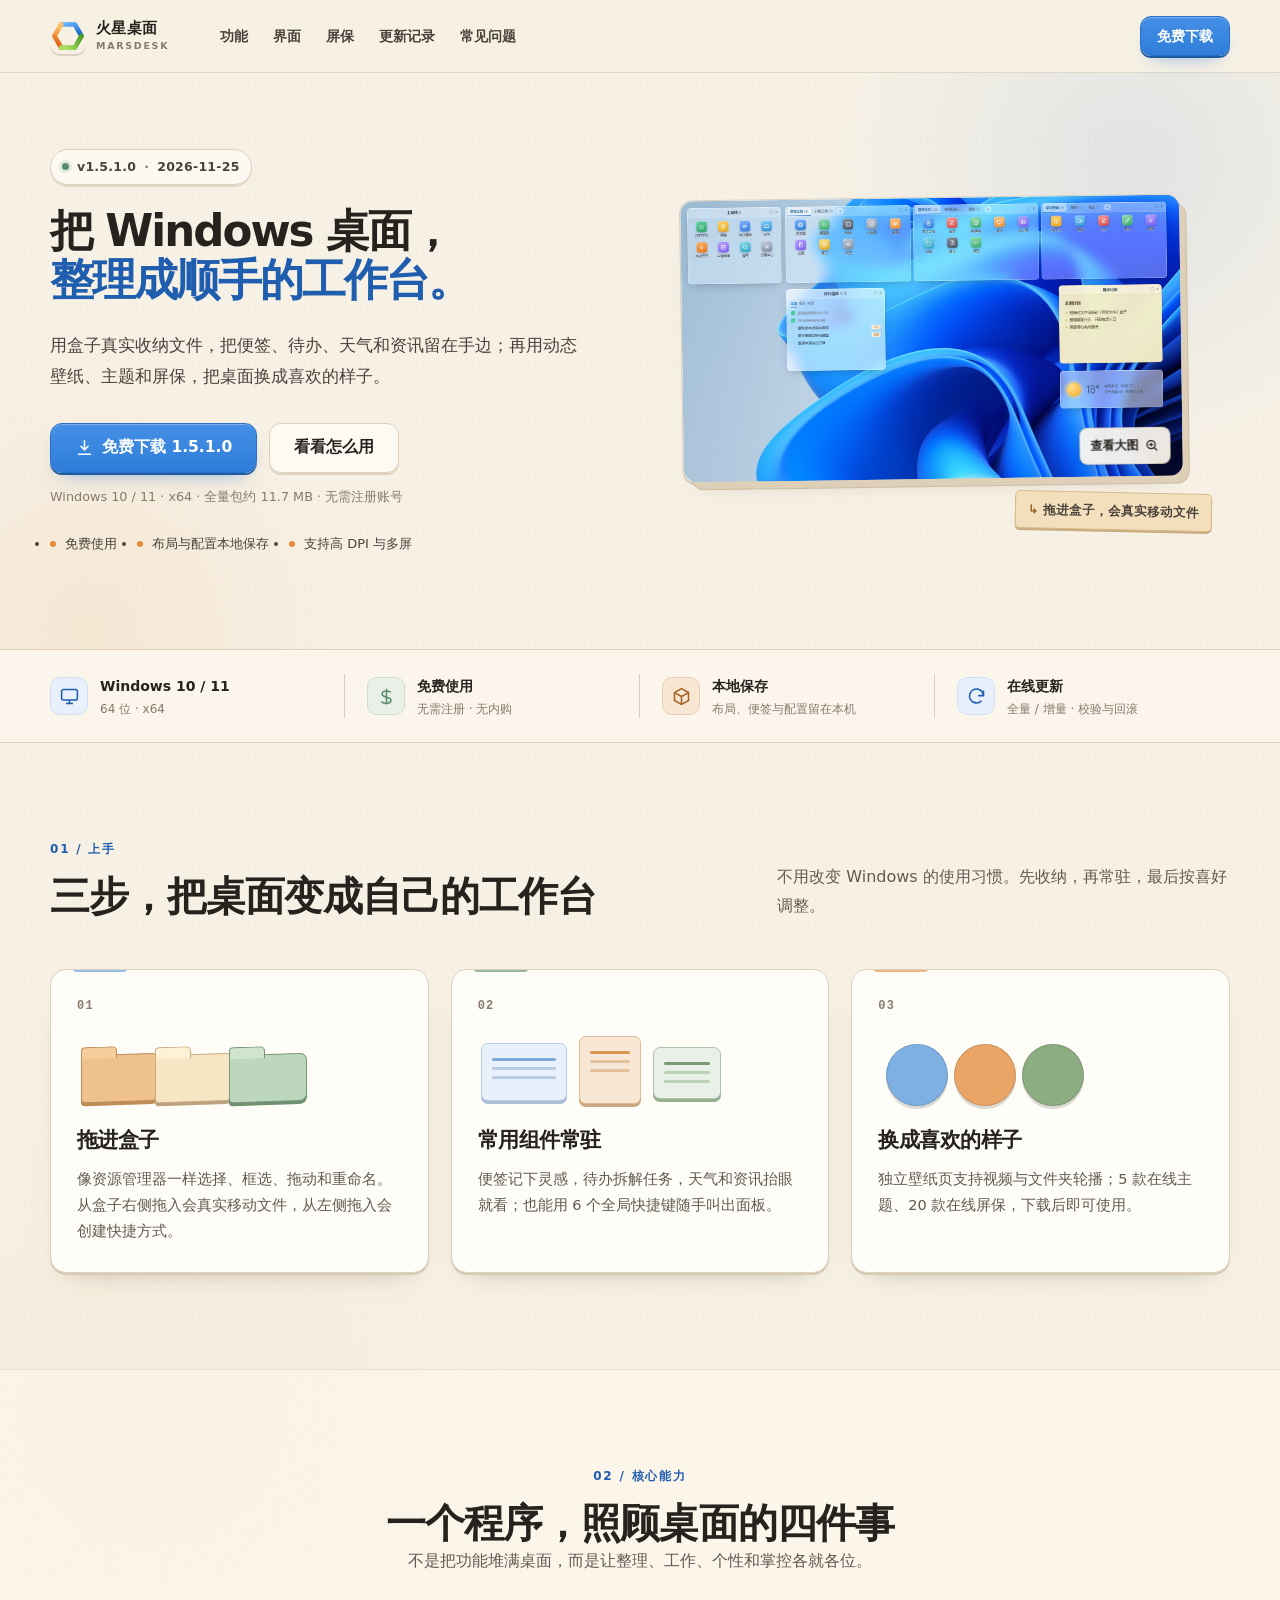
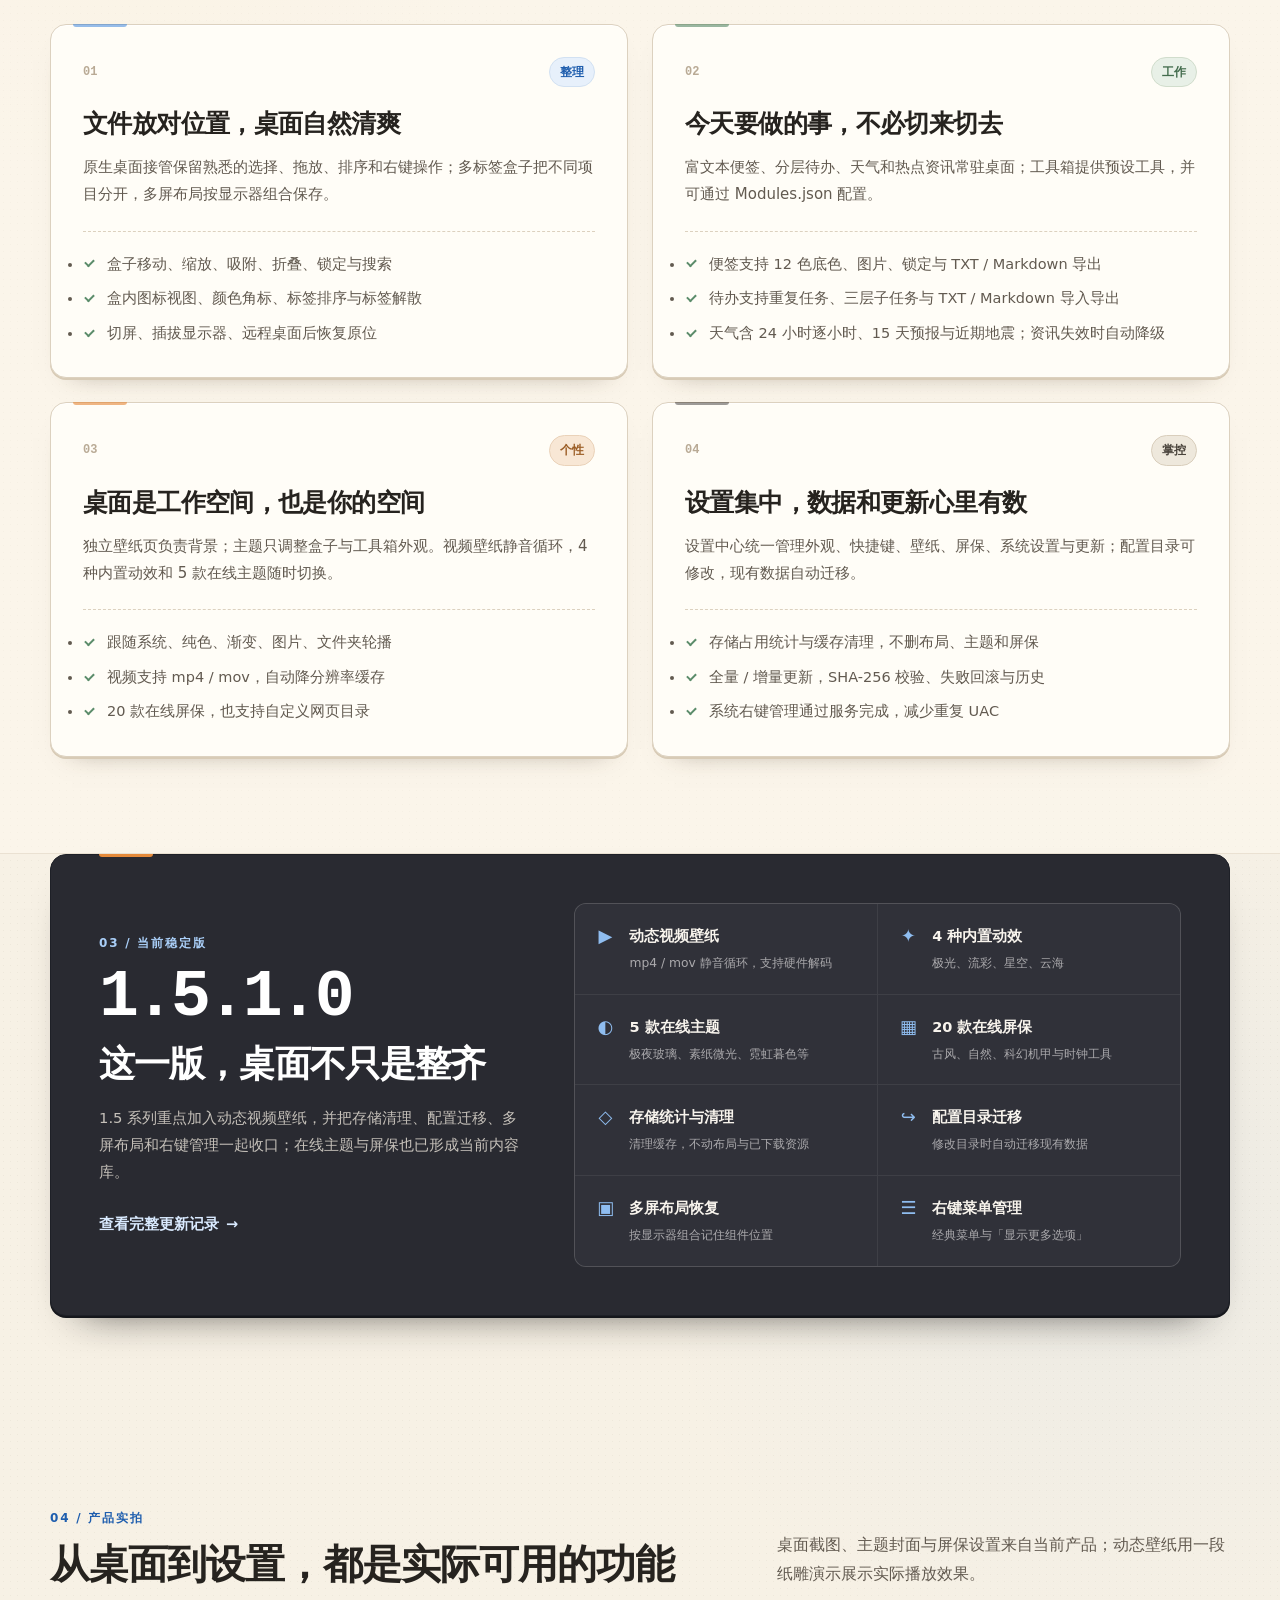
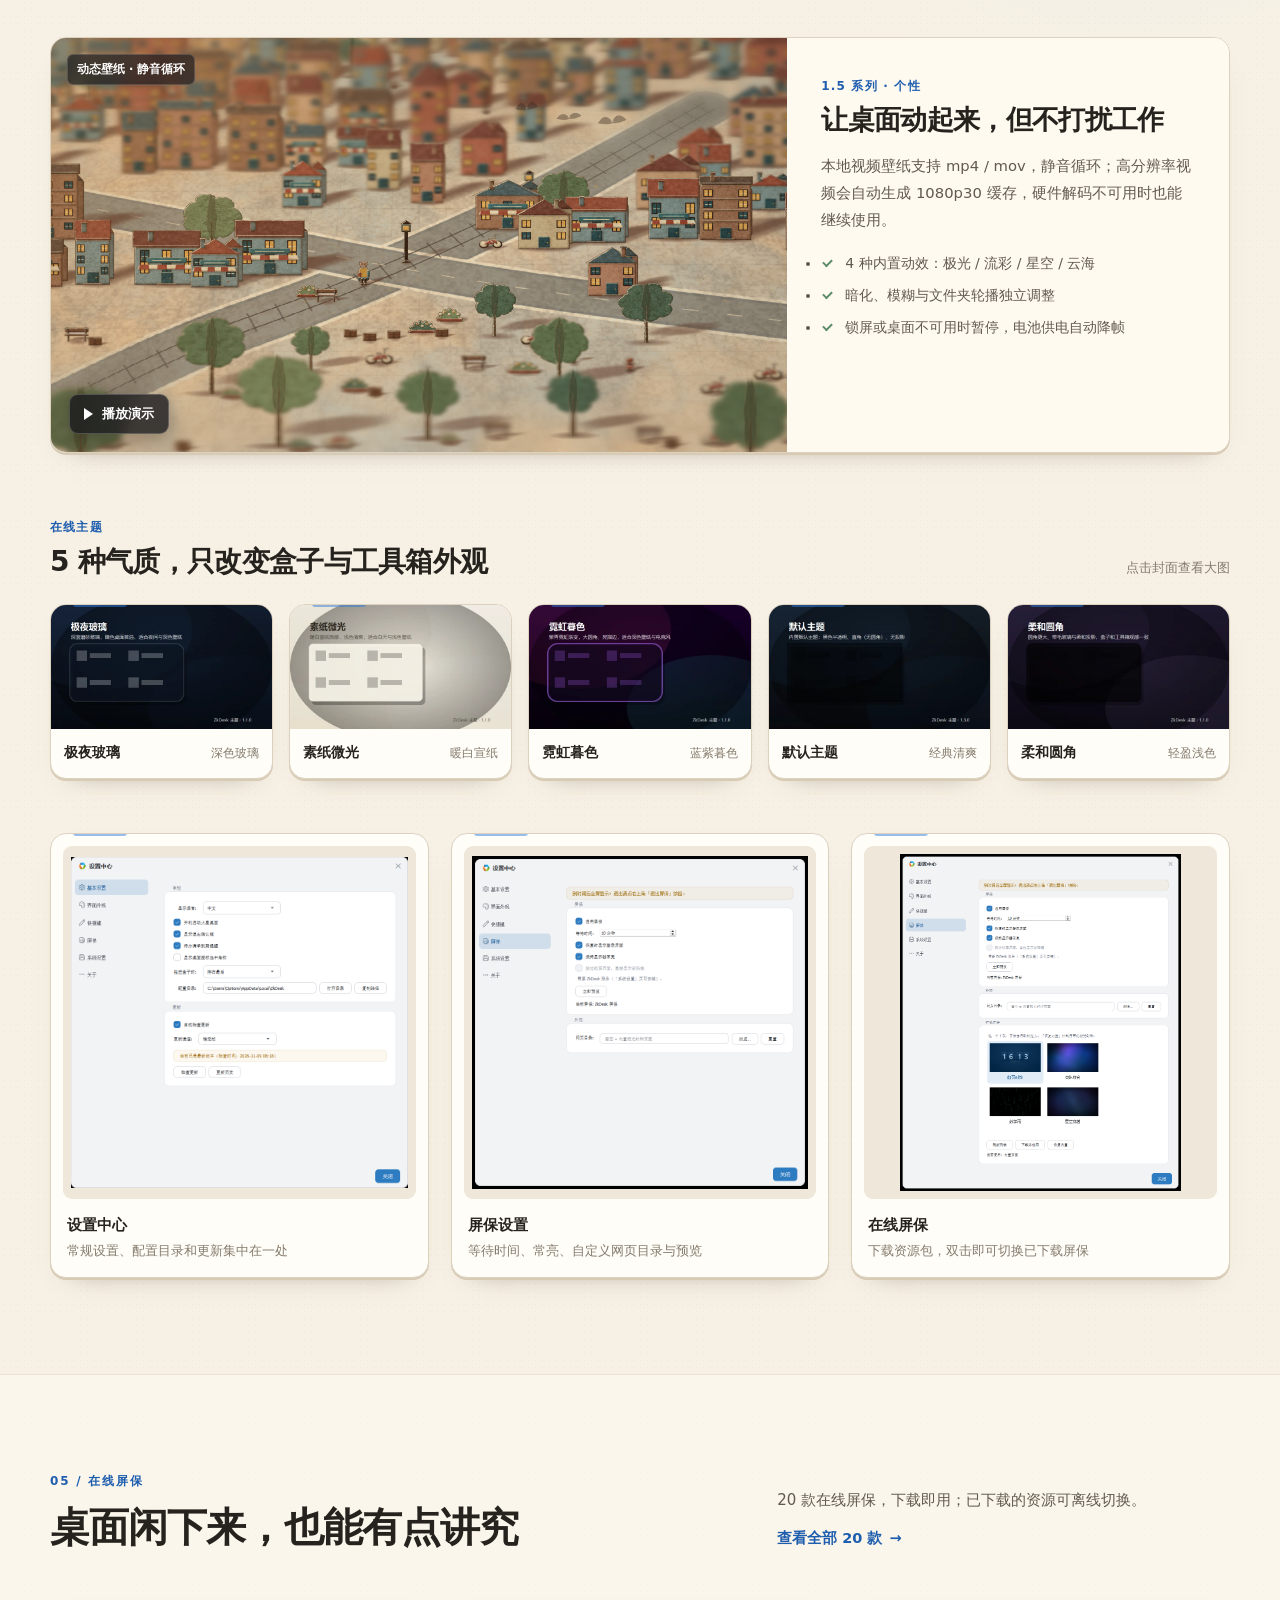
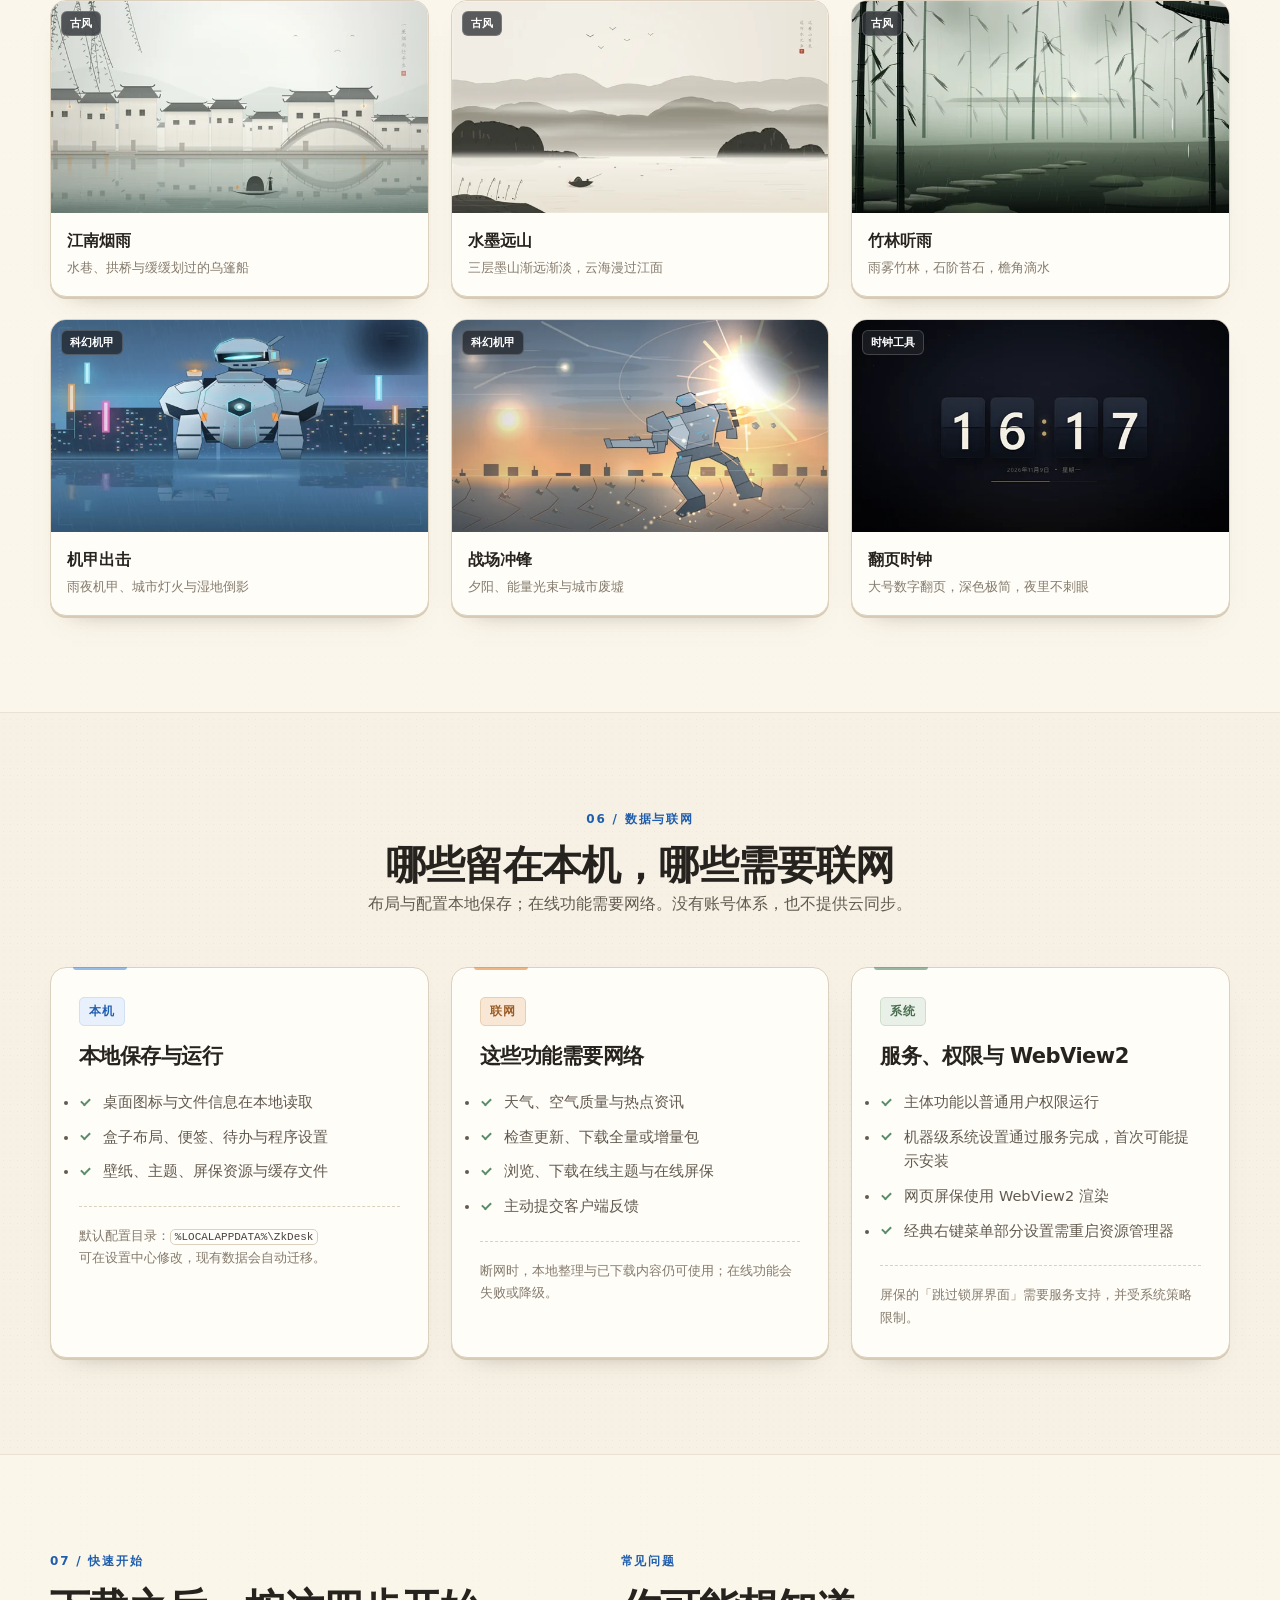
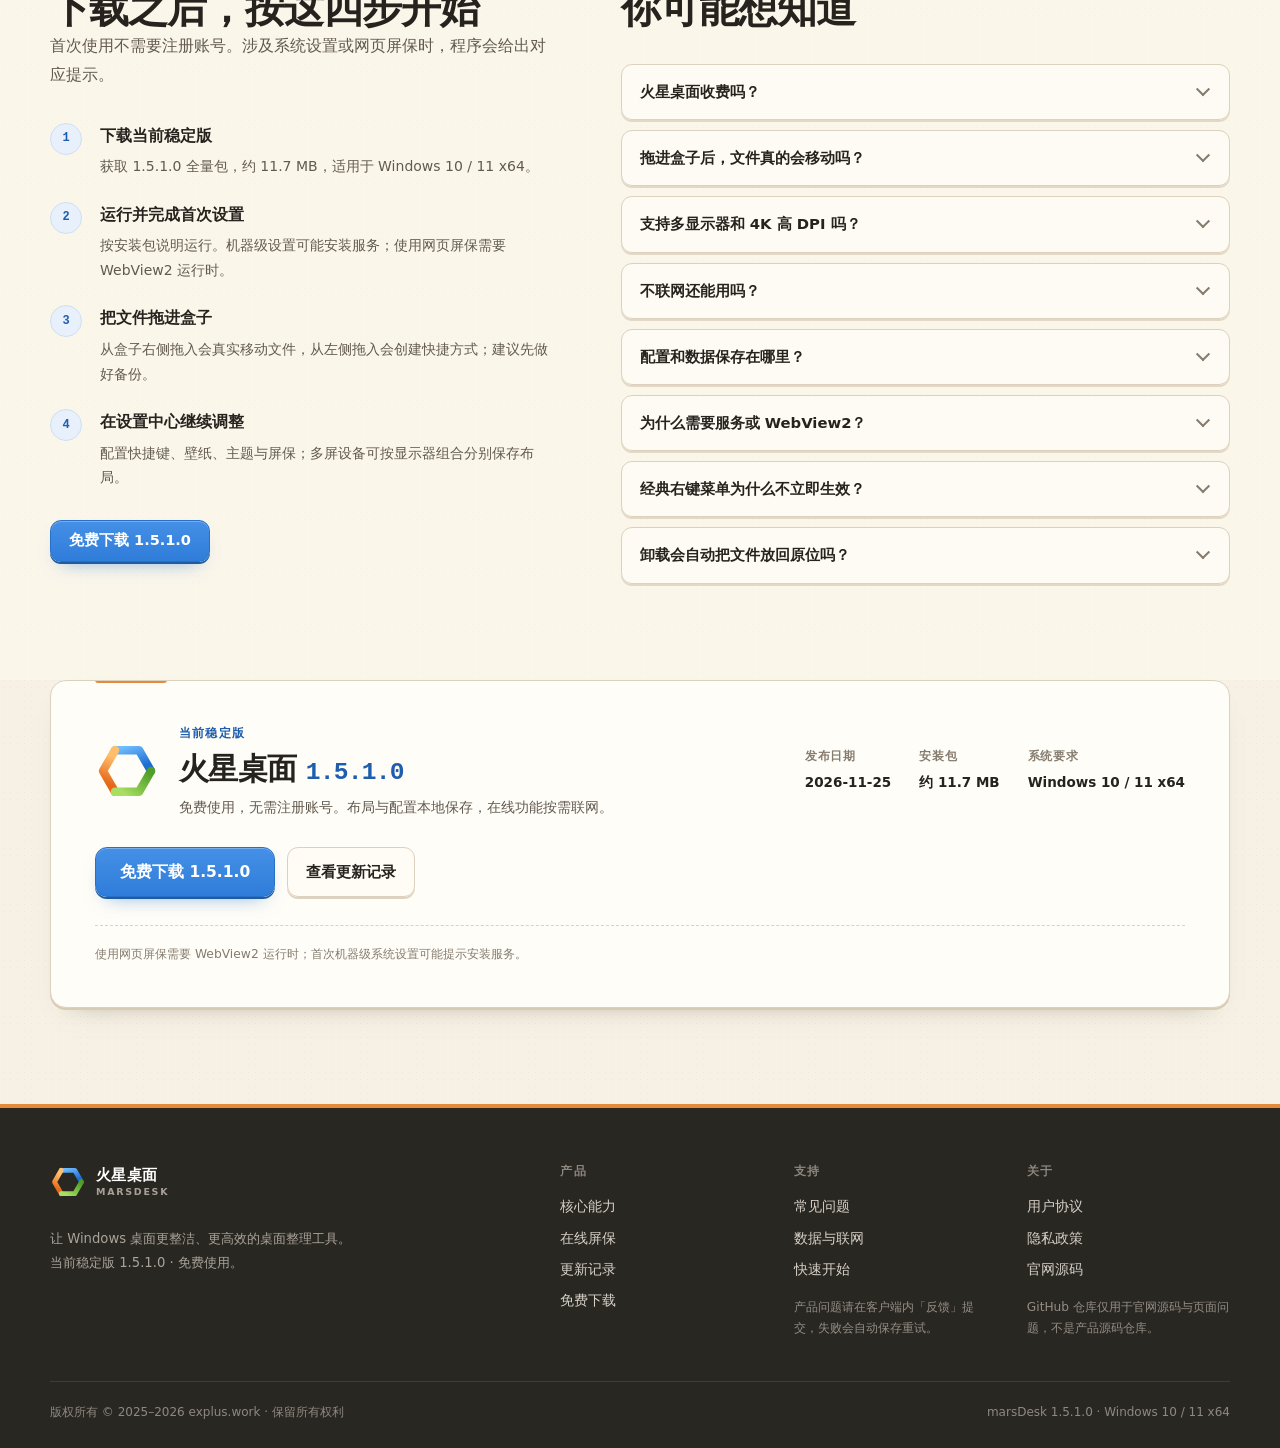
==== commit edb7f3f5: "修正首页屏保名称" ====
--- a/index.html
+++ b/index.html
@@ -296,8 +296,8 @@
           <button class="saver-card paper-card reveal" type="button" data-lightbox="assets/img/screensavers/jiangnan-rain.webp" data-caption="江南烟雨 · 古风屏保" aria-label="查看江南烟雨屏保大图"><span class="saver-image"><img src="assets/img/screensavers/jiangnan-rain.webp" width="640" height="360" loading="lazy" decoding="async" alt="江南烟雨屏保：白墙黛瓦、石拱桥与乌篷船"><span class="category-badge">古风</span></span><span class="saver-card-copy"><strong>江南烟雨</strong><small>水巷、拱桥与缓缓划过的乌篷船</small></span></button>
           <button class="saver-card paper-card reveal" type="button" data-lightbox="assets/img/screensavers/ink-mountain.webp" data-caption="水墨远山 · 古风屏保" aria-label="查看水墨远山屏保大图"><span class="saver-image"><img src="assets/img/screensavers/ink-mountain.webp" width="640" height="360" loading="lazy" decoding="async" alt="水墨远山屏保：宣纸底色上的层叠墨山与孤舟"><span class="category-badge">古风</span></span><span class="saver-card-copy"><strong>水墨远山</strong><small>三层墨山渐远渐淡，云海漫过江面</small></span></button>
           <button class="saver-card paper-card reveal" type="button" data-lightbox="assets/img/screensavers/bamboo-rain.webp" data-caption="竹林听雨 · 古风屏保" aria-label="查看竹林听雨屏保大图"><span class="saver-image"><img src="assets/img/screensavers/bamboo-rain.webp" width="640" height="360" loading="lazy" decoding="async" alt="竹林听雨屏保：雨雾中的竹林与石阶"><span class="category-badge">古风</span></span><span class="saver-card-copy"><strong>竹林听雨</strong><small>雨雾竹林，石阶苔石，檐角滴水</small></span></button>
-          <button class="saver-card paper-card reveal" type="button" data-lightbox="assets/img/screensavers/neon-umbrella.webp" data-caption="霓虹雨伞 · 科幻机甲屏保" aria-label="查看霓虹雨伞屏保大图"><span class="saver-image"><img src="assets/img/screensavers/neon-umbrella.webp" width="640" height="360" loading="lazy" decoding="async" alt="霓虹雨伞屏保：雨夜城市里的机甲与霓虹倒影"><span class="category-badge">科幻机甲</span></span><span class="saver-card-copy"><strong>霓虹雨伞</strong><small>雨夜机甲、城市灯火与湿地倒影</small></span></button>
-          <button class="saver-card paper-card reveal" type="button" data-lightbox="assets/img/screensavers/mech-battle.webp" data-caption="机甲战场 · 科幻机甲屏保" aria-label="查看机甲战场屏保大图"><span class="saver-image"><img src="assets/img/screensavers/mech-battle.webp" width="640" height="360" loading="lazy" decoding="async" alt="机甲战场屏保：夕阳下的机甲与能量光束"><span class="category-badge">科幻机甲</span></span><span class="saver-card-copy"><strong>机甲战场</strong><small>夕阳、能量光束与城市废墟</small></span></button>
+          <button class="saver-card paper-card reveal" type="button" data-lightbox="assets/img/screensavers/neon-umbrella.webp" data-caption="机甲出击 · 科幻机甲屏保" aria-label="查看机甲出击屏保大图"><span class="saver-image"><img src="assets/img/screensavers/neon-umbrella.webp" width="640" height="360" loading="lazy" decoding="async" alt="机甲出击屏保：雨夜城市里的机甲与霓虹倒影"><span class="category-badge">科幻机甲</span></span><span class="saver-card-copy"><strong>机甲出击</strong><small>雨夜机甲、城市灯火与湿地倒影</small></span></button>
+          <button class="saver-card paper-card reveal" type="button" data-lightbox="assets/img/screensavers/mech-battle.webp" data-caption="战场冲锋 · 科幻机甲屏保" aria-label="查看战场冲锋屏保大图"><span class="saver-image"><img src="assets/img/screensavers/mech-battle.webp" width="640" height="360" loading="lazy" decoding="async" alt="战场冲锋屏保：夕阳下的机甲与能量光束"><span class="category-badge">科幻机甲</span></span><span class="saver-card-copy"><strong>战场冲锋</strong><small>夕阳、能量光束与城市废墟</small></span></button>
           <button class="saver-card paper-card reveal" type="button" data-lightbox="assets/img/screensavers/flip-clock.webp" data-caption="翻页时钟 · 时钟工具屏保" aria-label="查看翻页时钟屏保大图"><span class="saver-image"><img src="assets/img/screensavers/flip-clock.webp" width="640" height="360" loading="lazy" decoding="async" alt="翻页时钟屏保：深色背景上的大号翻页数字时钟"><span class="category-badge">时钟工具</span></span><span class="saver-card-copy"><strong>翻页时钟</strong><small>大号数字翻页，深色极简，夜里不刺眼</small></span></button>
         </div>
       </div>
